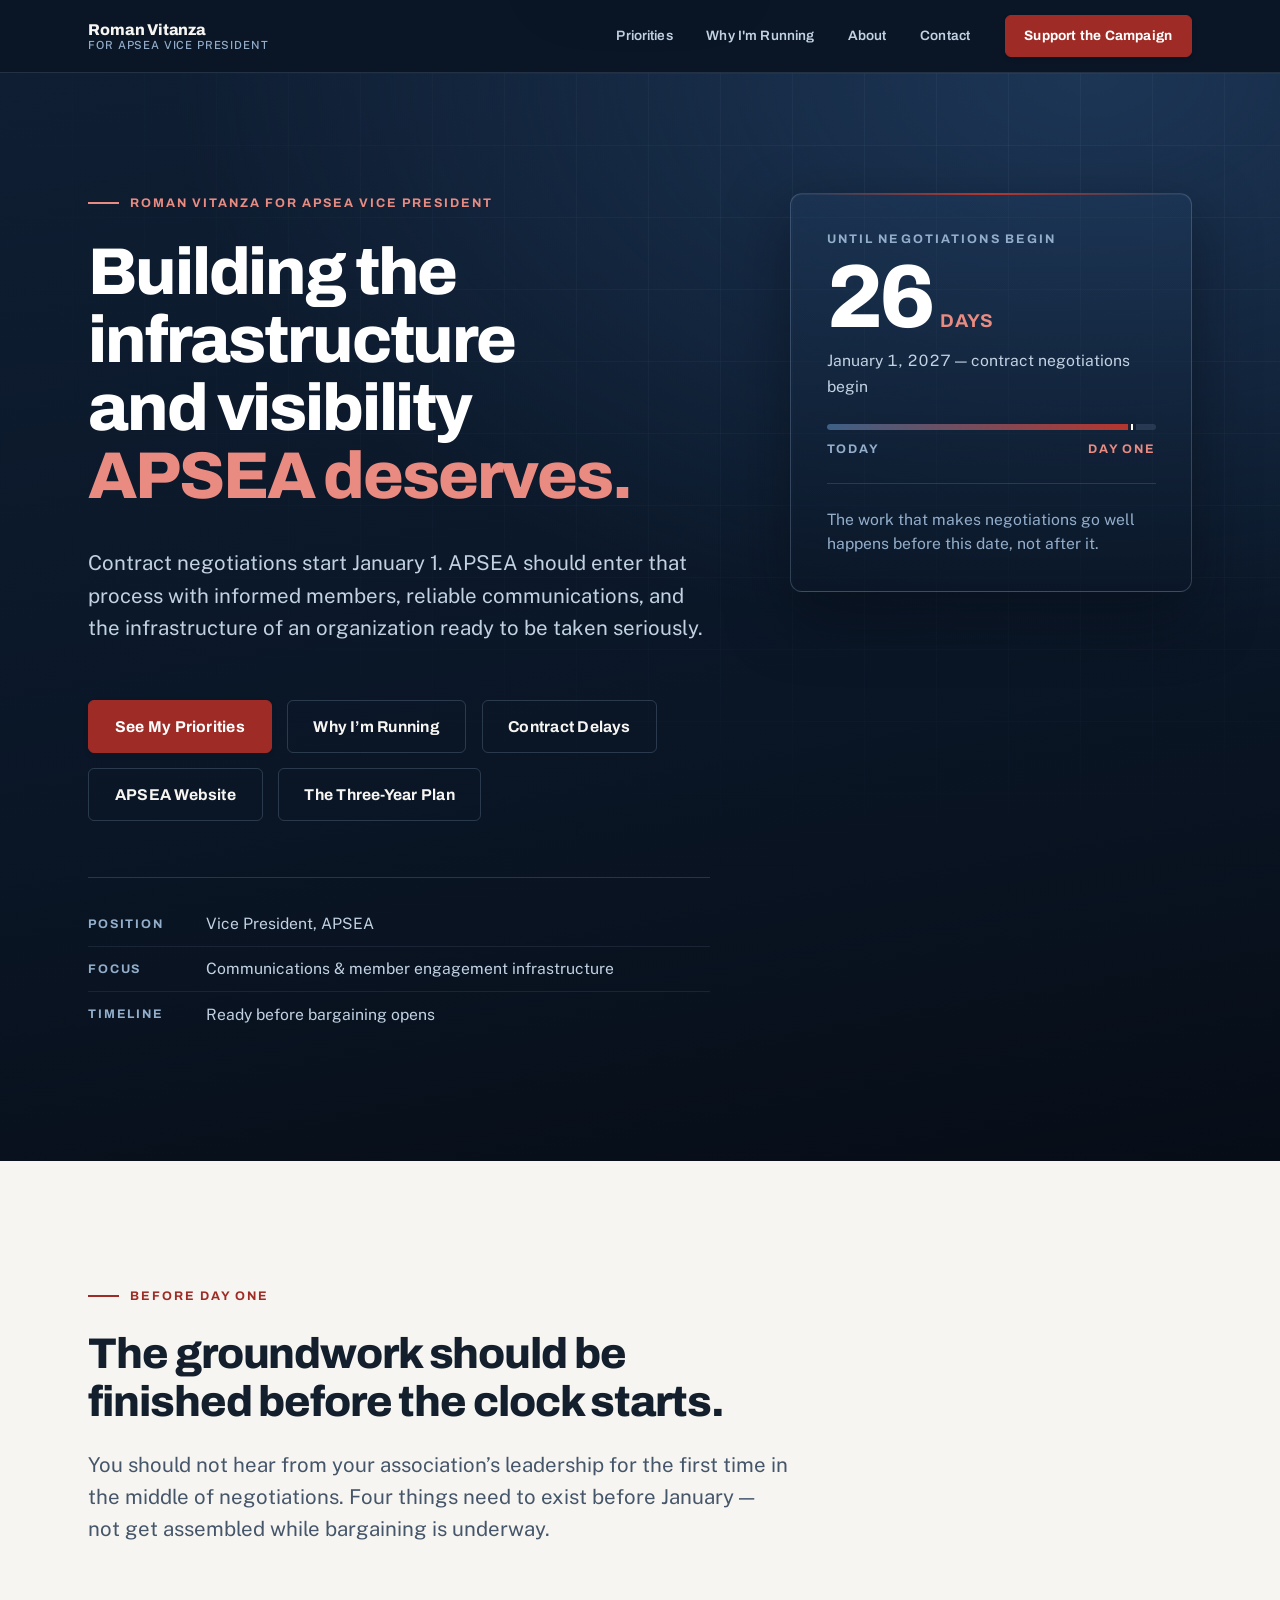
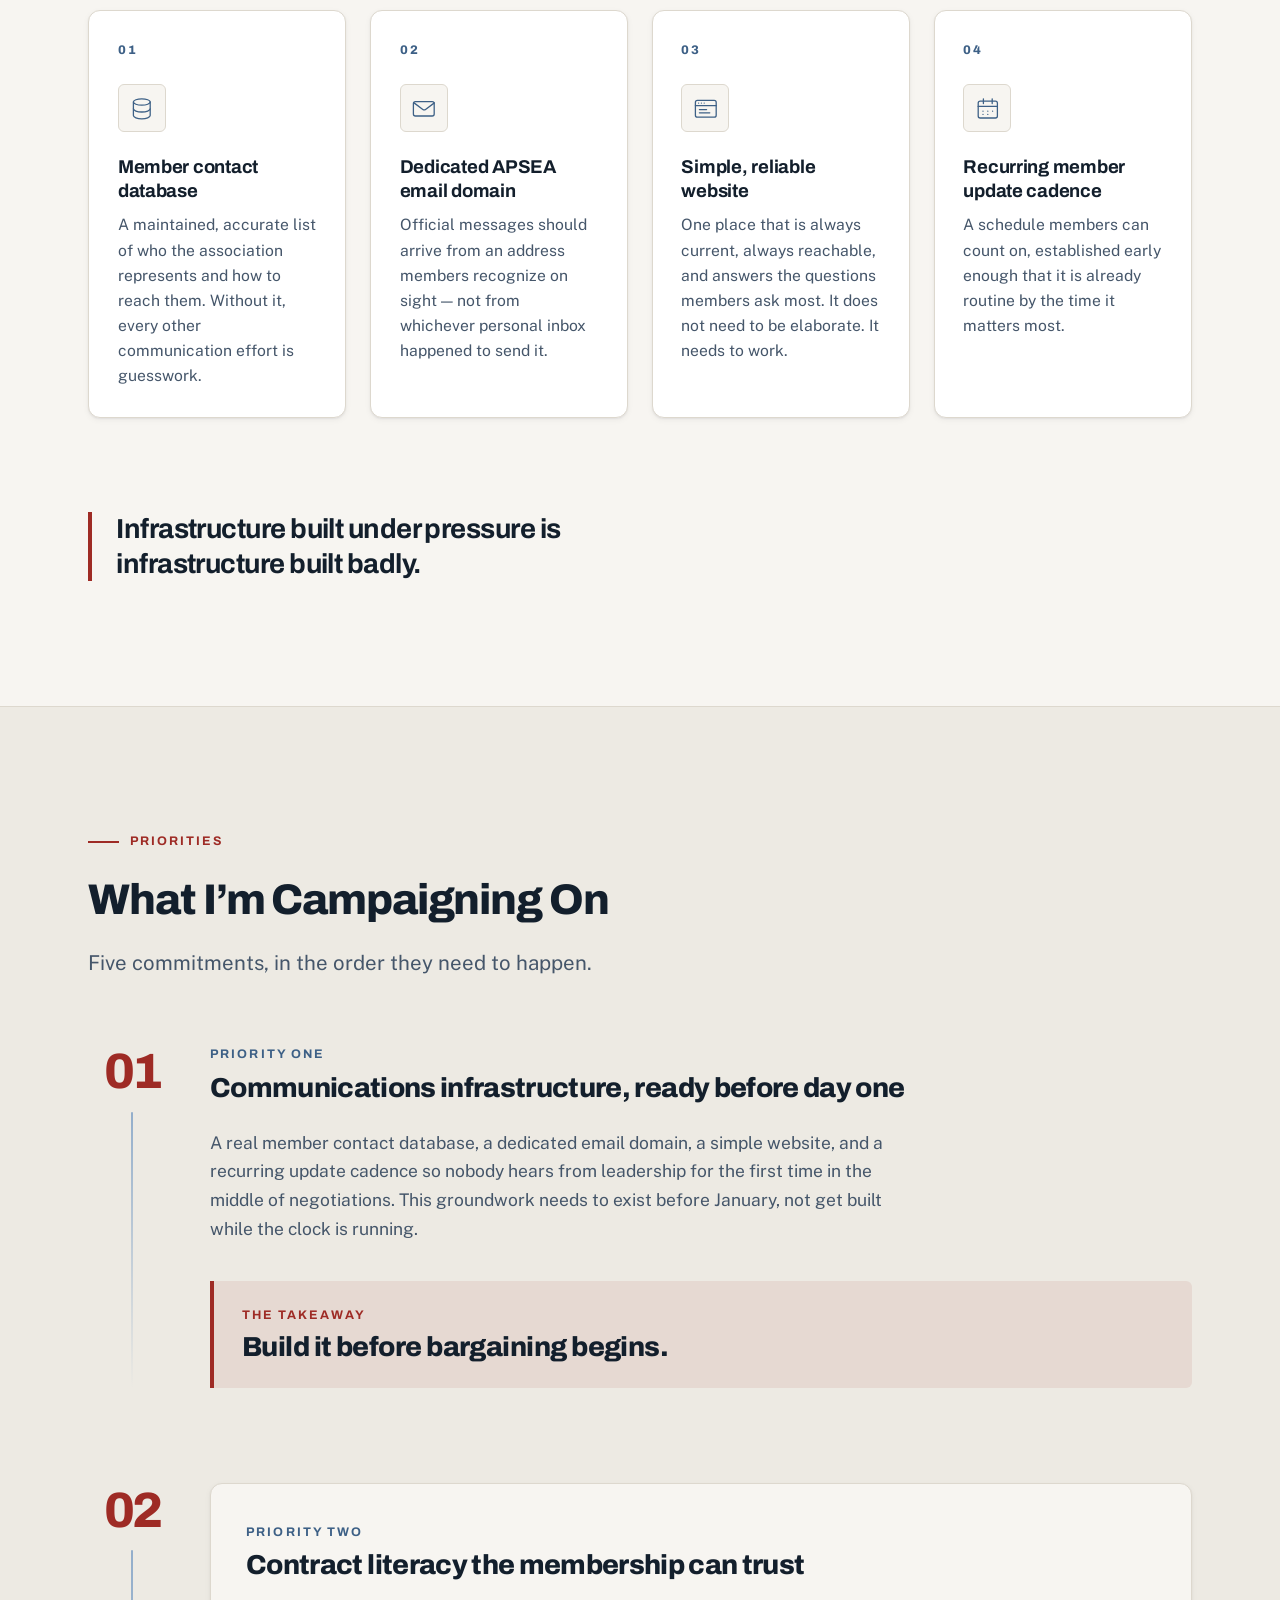
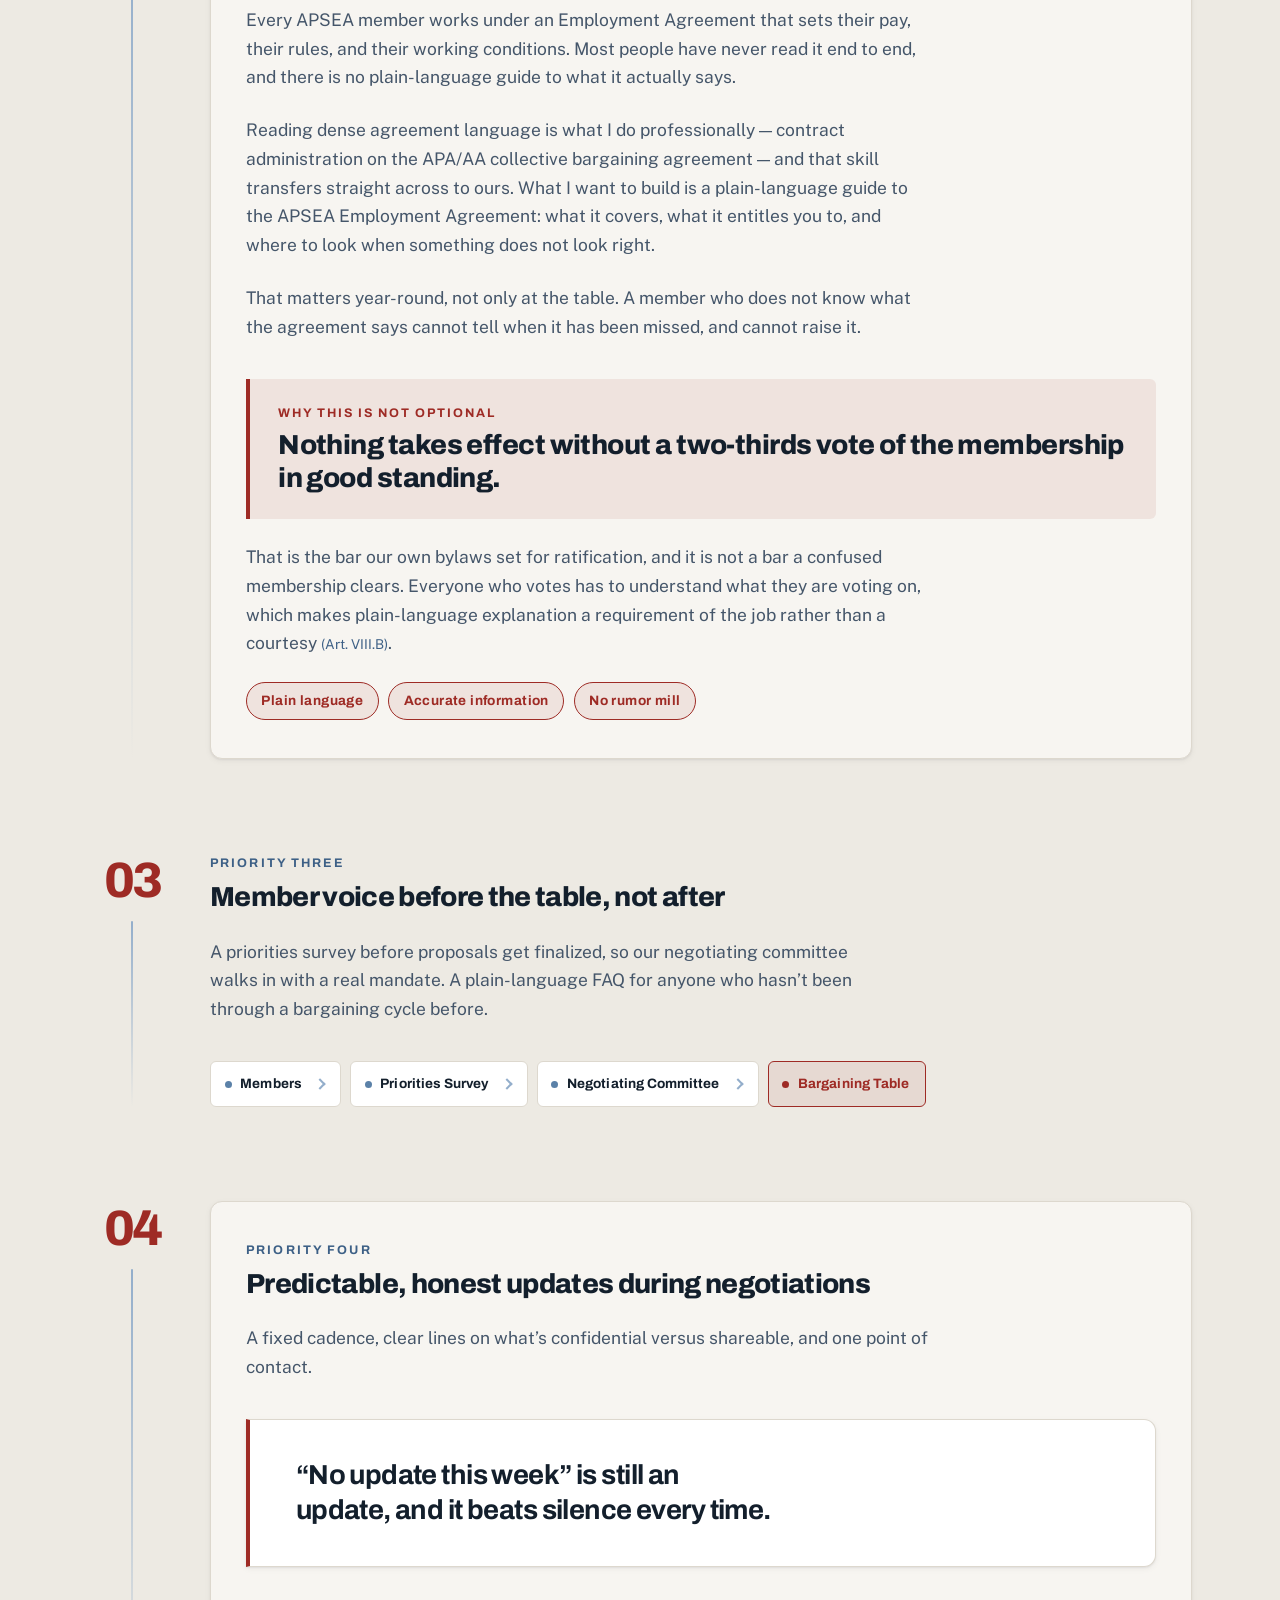
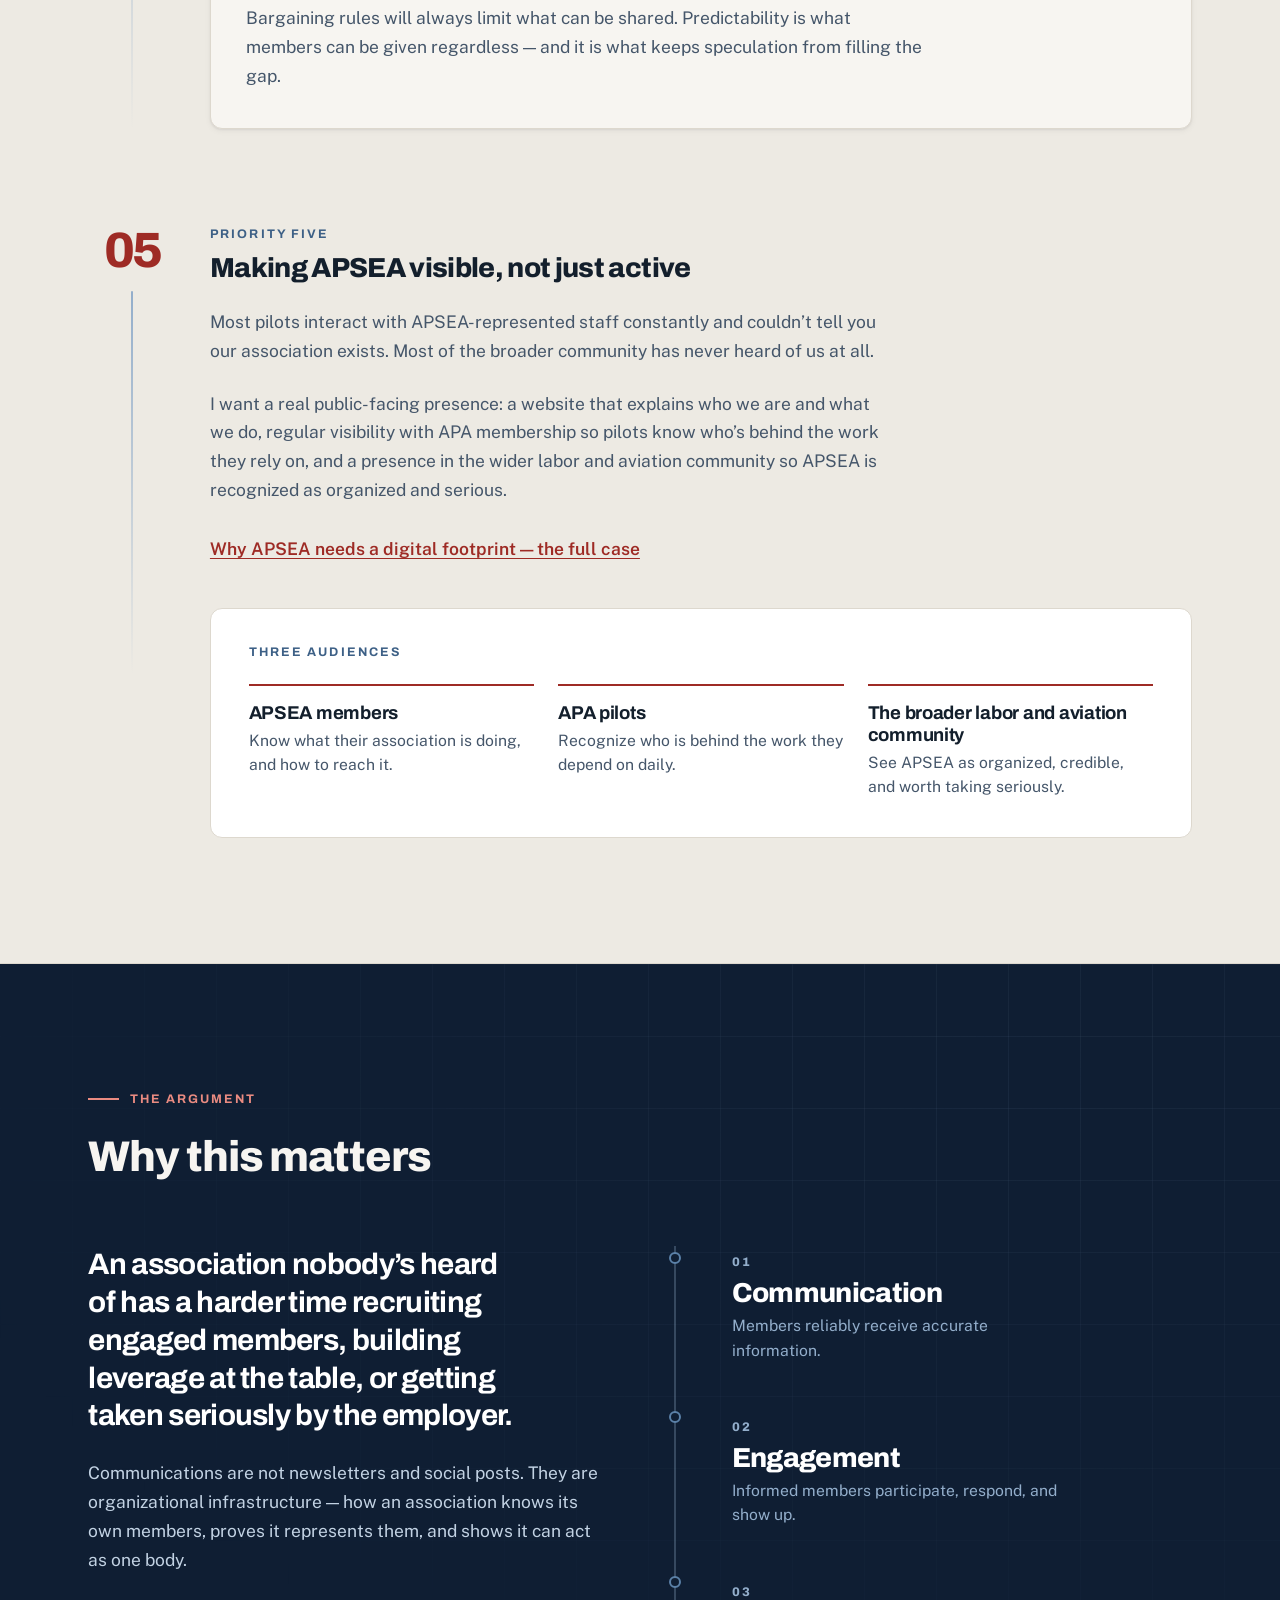
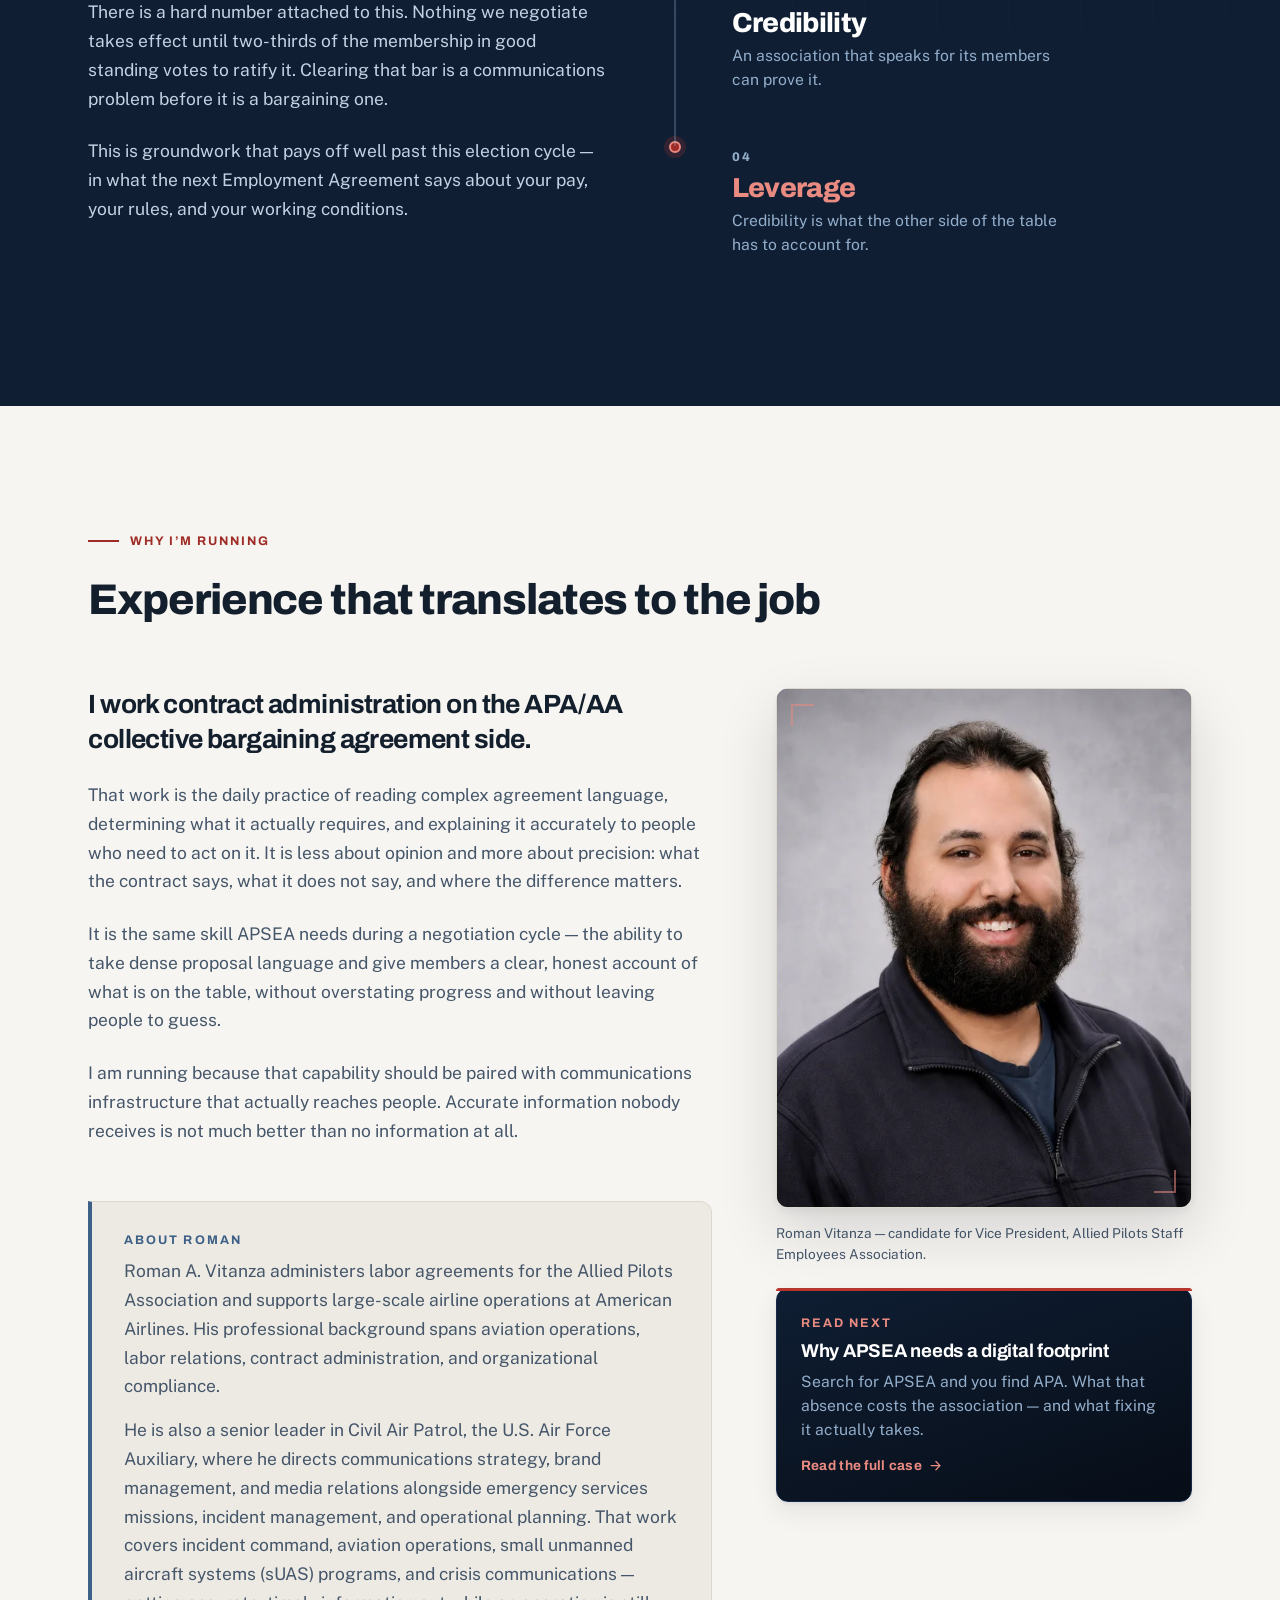
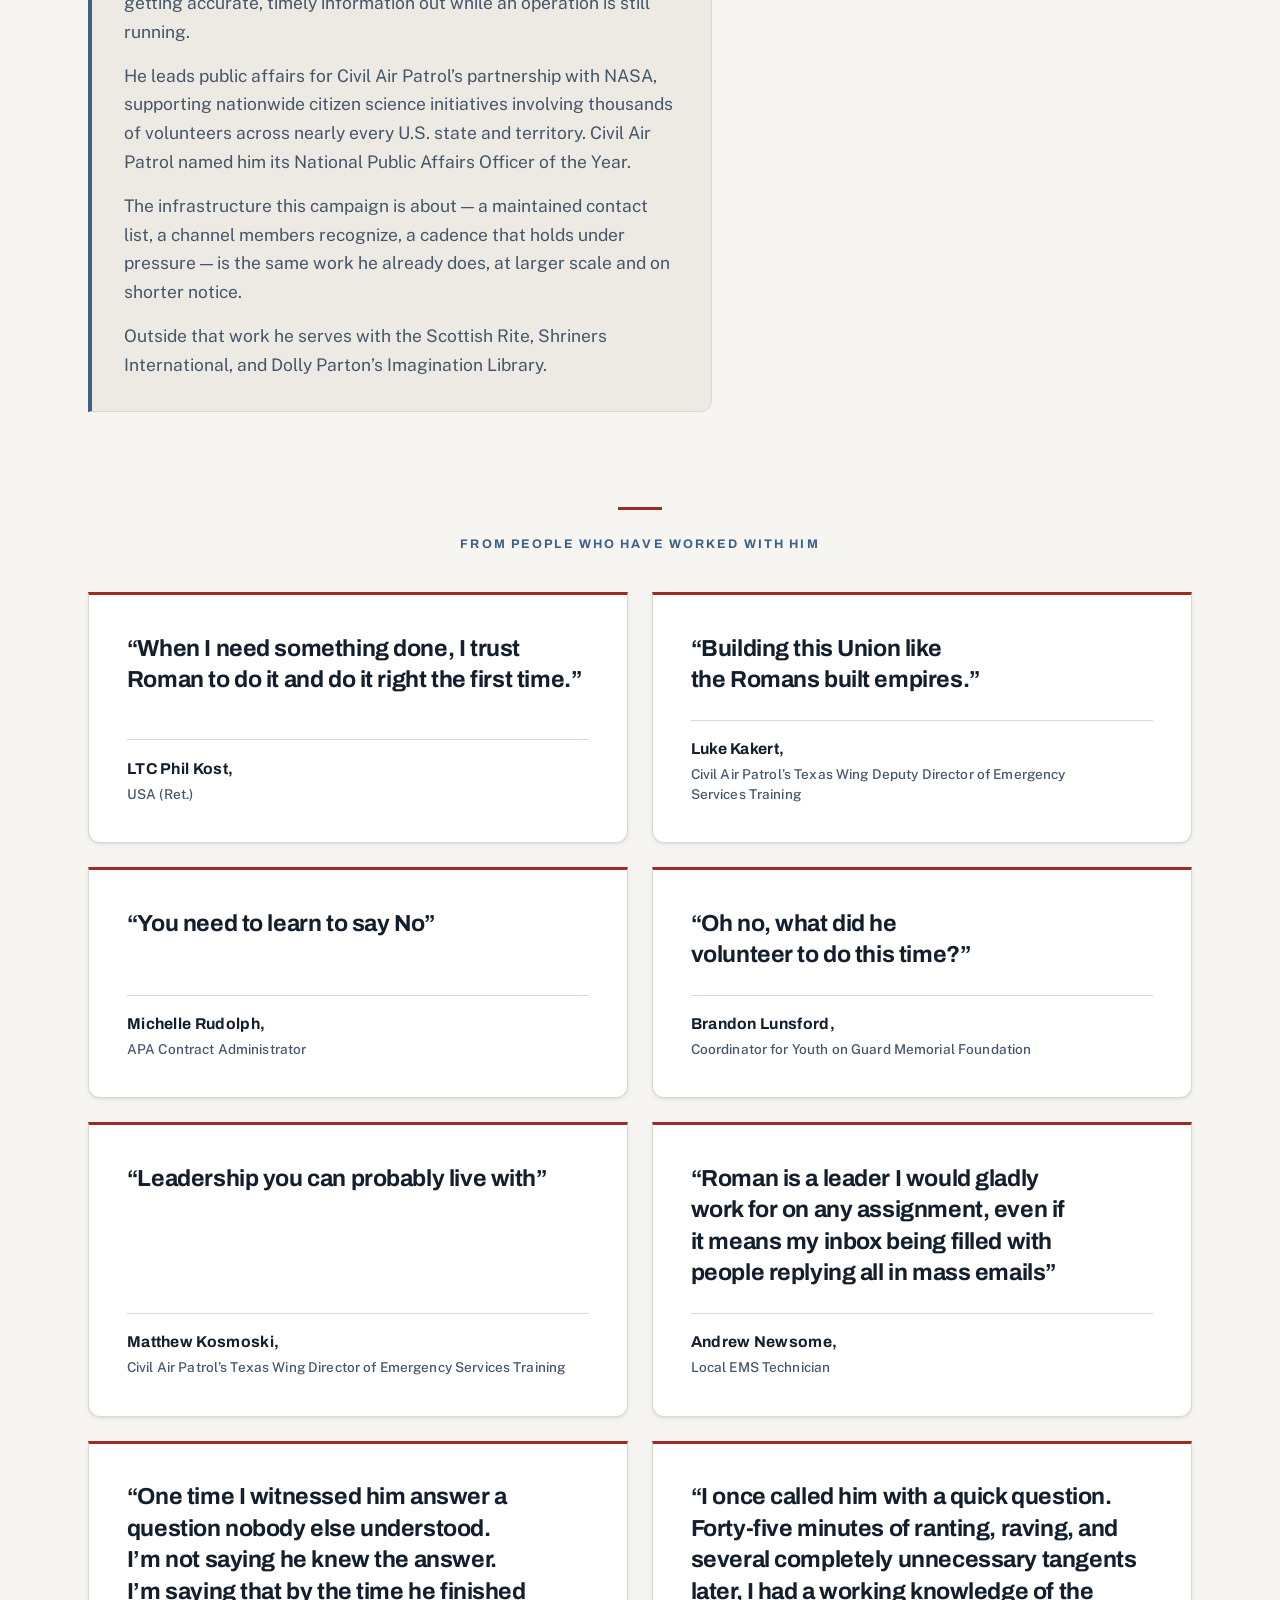
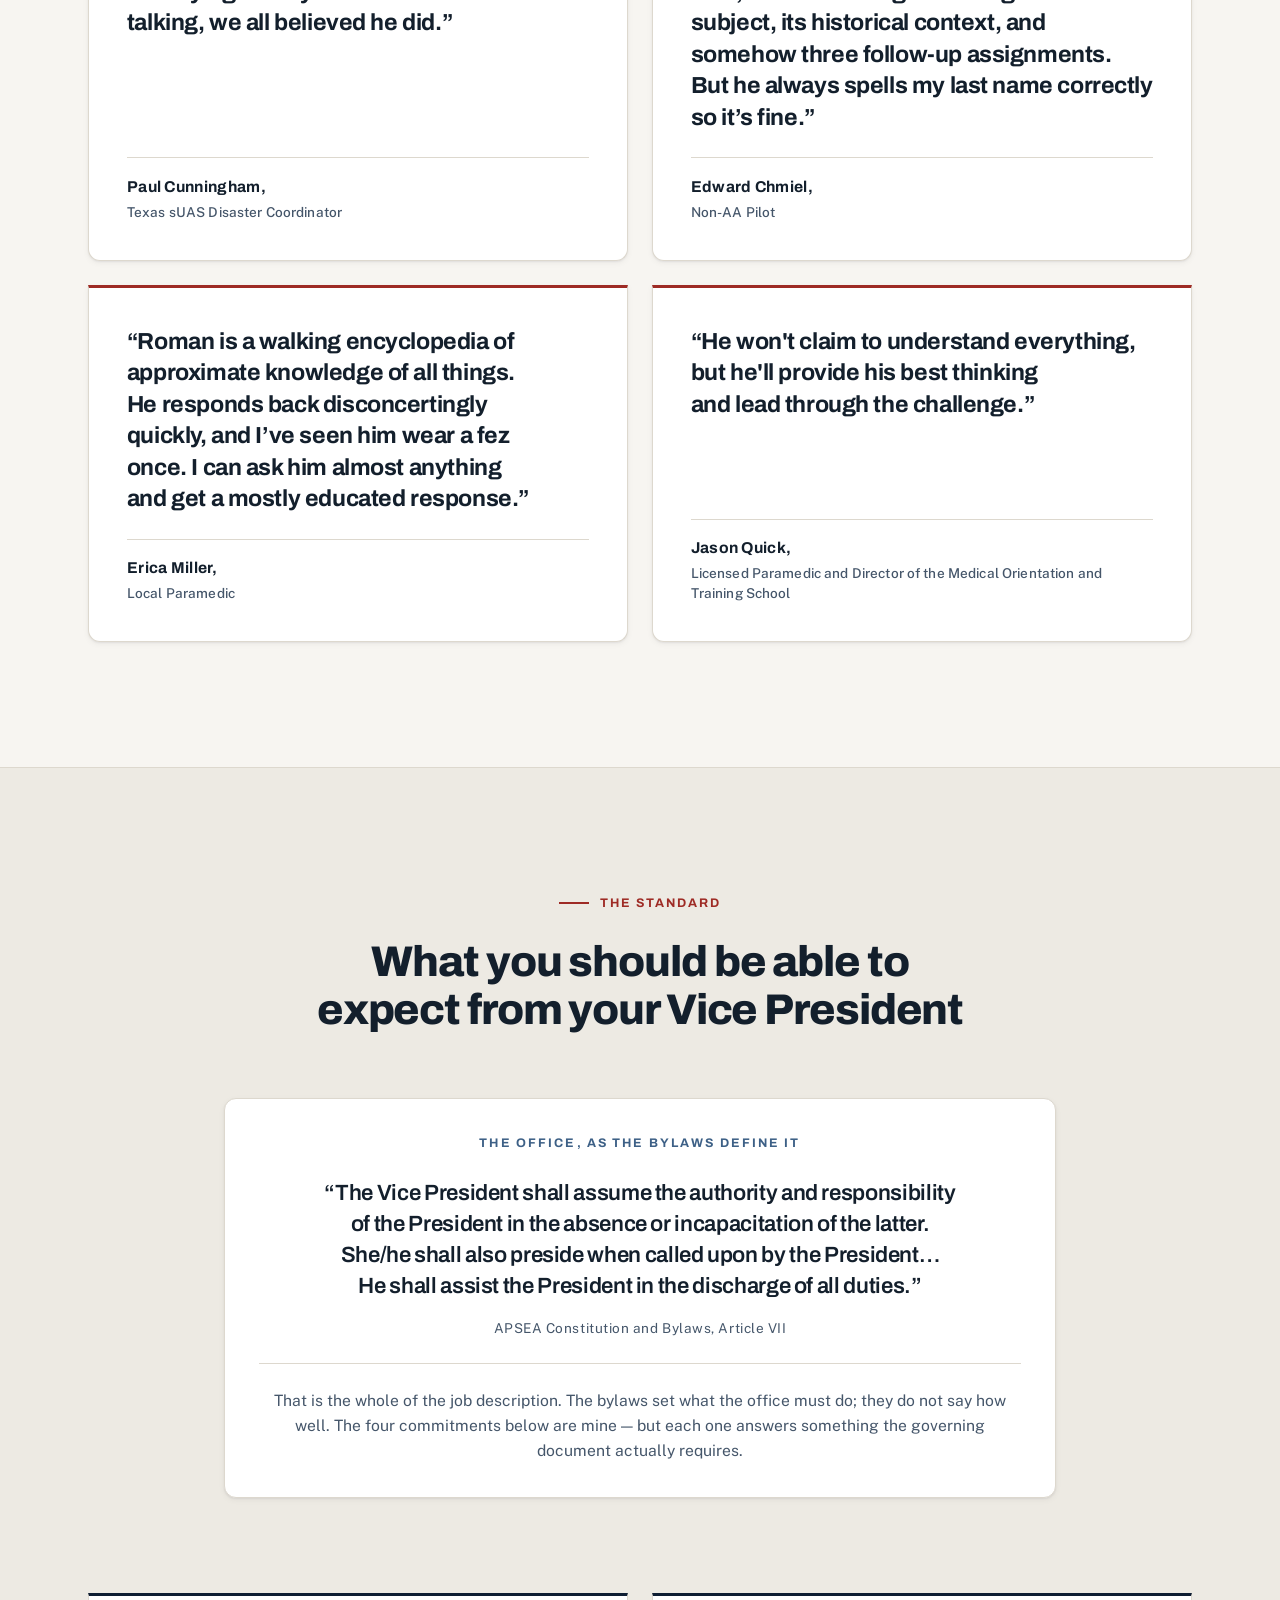
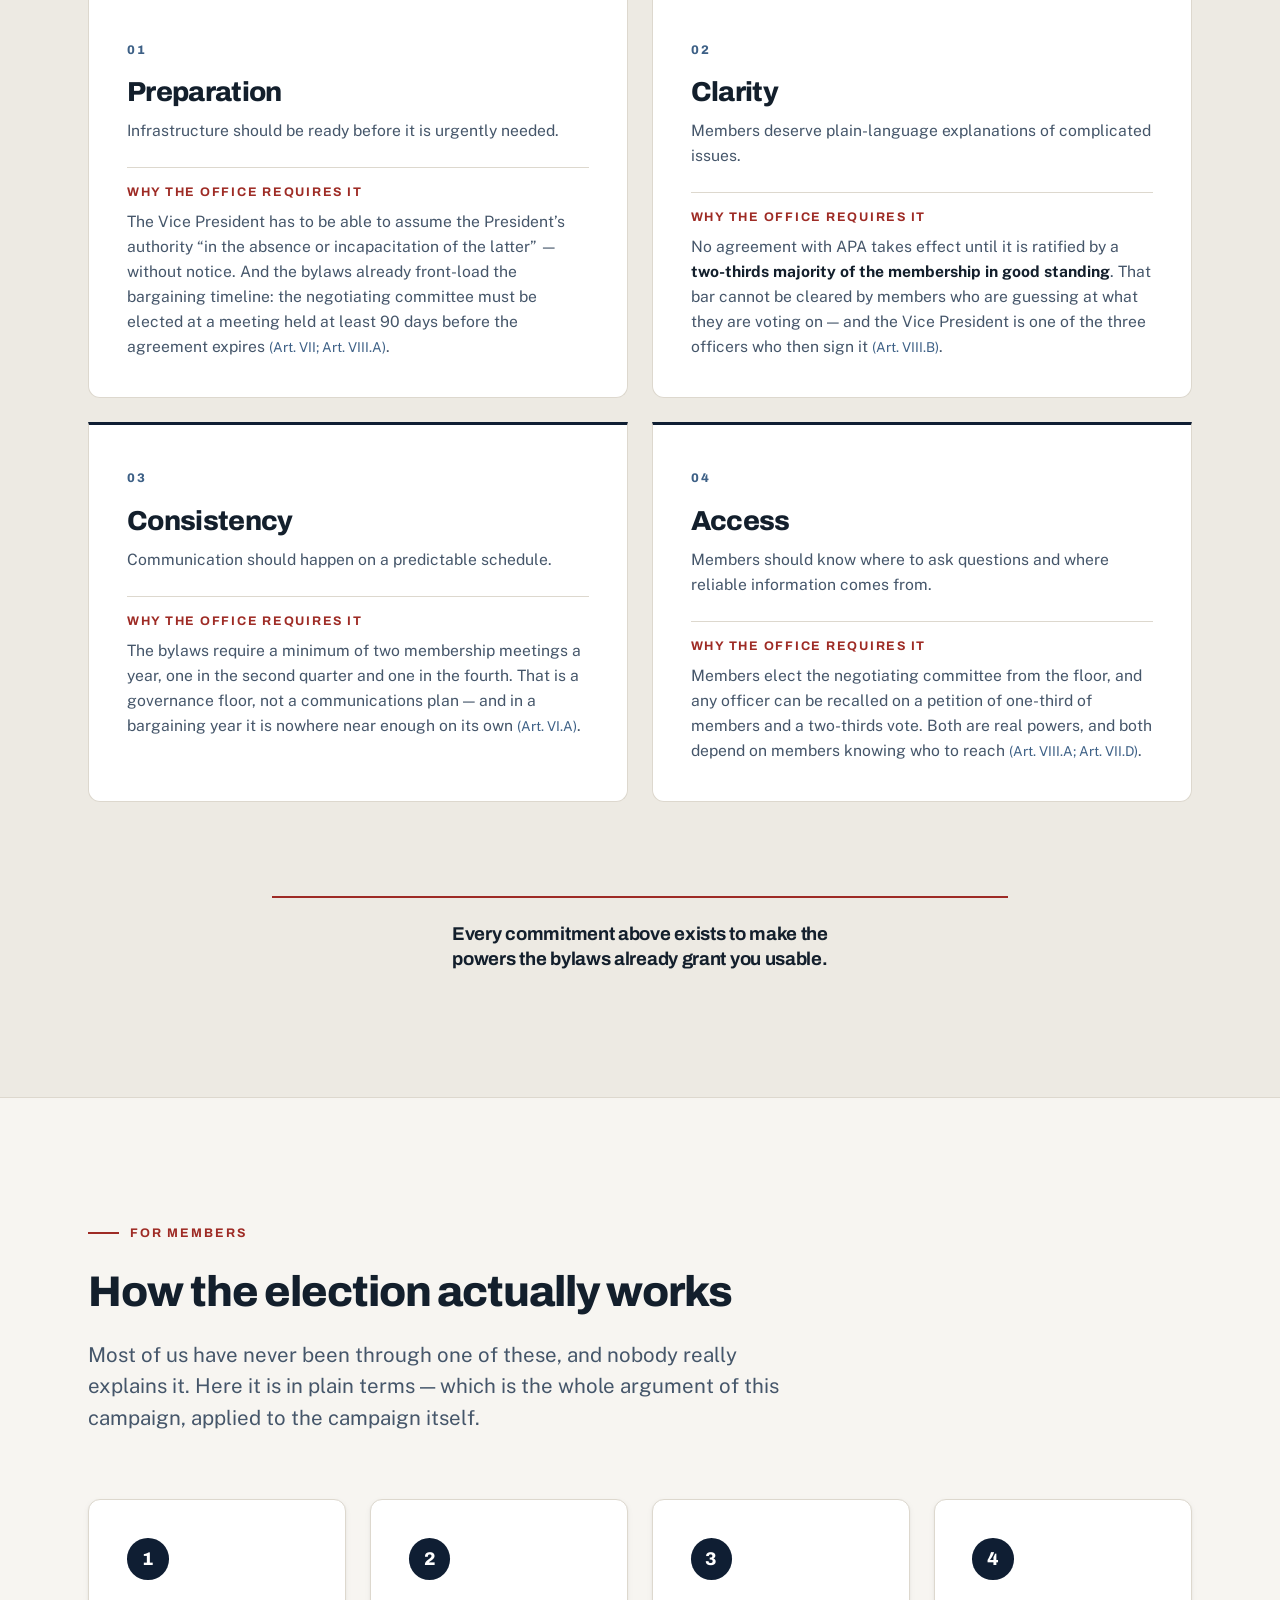
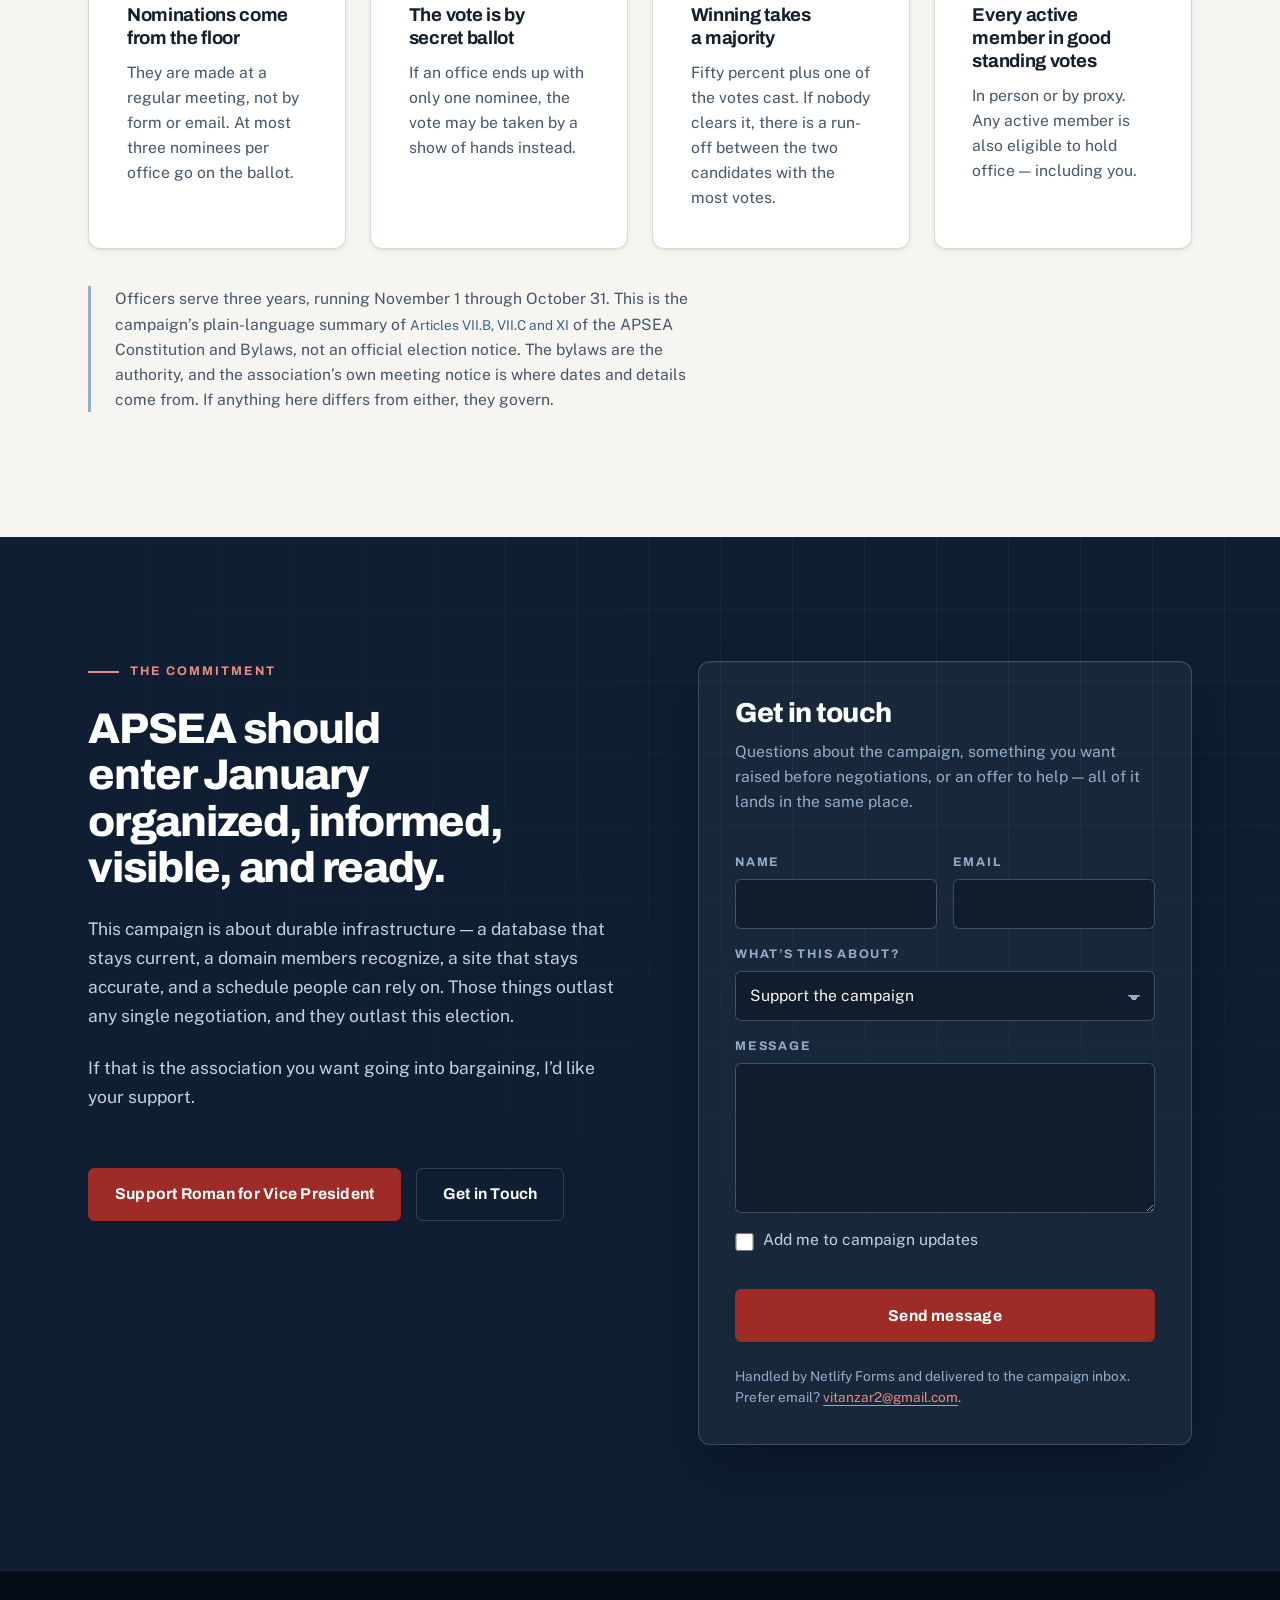
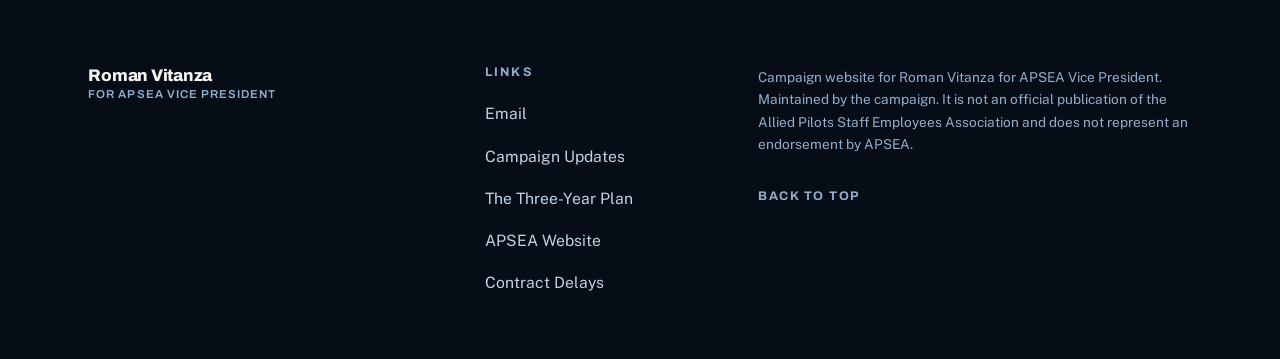
==== index.html @ f25a6030 "Update index.html" ====
<!DOCTYPE html>
<html lang="en">
<head>
  <meta charset="utf-8">
  <meta name="viewport" content="width=device-width, initial-scale=1">
  <meta name="theme-color" content="#0f1e33">

  <!-- ============================================================
       SEO
       Canonical, og:url and og:image all point at the live domain.
       og-image.png is a real 1200x630 file in the repo root — if the
       domain ever moves, these four values and that file move with it.
       ============================================================ -->
  <title>Roman Vitanza for APSEA Vice President | Building the infrastructure and visibility APSEA deserves</title>
  <meta name="description" content="Roman Vitanza is running for Vice President of the Allied Pilots Staff Employees Association. Contract negotiations start January 1 — APSEA should enter them with informed members, reliable communications, and a credible public presence already in place.">
  <link rel="canonical" href="https://romanforapsea.org/">

  <!-- Open Graph / social preview -->
  <meta property="og:type" content="website">
  <meta property="og:site_name" content="Roman Vitanza for APSEA Vice President">
  <meta property="og:title" content="Roman Vitanza for APSEA Vice President">
  <meta property="og:description" content="Building the infrastructure and visibility APSEA deserves. Contract negotiations start January 1 — the groundwork should be finished before the clock starts.">
  <meta property="og:url" content="https://romanforapsea.org/">
  <meta property="og:image" content="https://romanforapsea.org/og-image.png">
  <meta property="og:image:alt" content="Roman Vitanza for APSEA Vice President — building the infrastructure and visibility APSEA deserves.">
  <meta name="twitter:card" content="summary_large_image">
  <meta name="twitter:title" content="Roman Vitanza for APSEA Vice President">
  <meta name="twitter:description" content="Building the infrastructure and visibility APSEA deserves. Contract negotiations start January 1.">
  <meta name="twitter:image" content="https://romanforapsea.org/og-image.png">

  <!-- Favicon: inline SVG rule-stack mark, no extra file required -->
  <link rel="icon" href="data:image/svg+xml,%3Csvg xmlns='http://www.w3.org/2000/svg' viewBox='0 0 64 64'%3E%3Crect width='64' height='64' rx='10' fill='%230f1e33'/%3E%3Crect x='14' y='19' width='36' height='6' rx='3' fill='%23f7f5f1'/%3E%3Crect x='14' y='30' width='22' height='6' rx='3' fill='%2393aecb'/%3E%3Crect x='14' y='41' width='30' height='6' rx='3' fill='%23b8352d'/%3E%3C/svg%3E">

  <!-- Typography: Archivo (display) + Public Sans (text), with full system fallbacks -->
  <link rel="preconnect" href="https://fonts.googleapis.com">
  <link rel="preconnect" href="https://fonts.gstatic.com" crossorigin>
  <link rel="stylesheet" href="https://fonts.googleapis.com/css2?family=Archivo:wght@600;700;800&family=Public+Sans:wght@400;500;600;700&display=swap">

  <link rel="stylesheet" href="style.css">

  <!-- Marks that JS is available so reveal animations never hide content
       for no-JS visitors. Kept inline and tiny to avoid a flash. -->
  <script>document.documentElement.classList.add('js');</script>

  <script src="script.js" defer></script>
</head>

<body>
  <a class="skip-link" href="#main">Skip to main content</a>

  <!-- Scroll progress indicator (populated by script.js; inert without JS) -->
  <div class="scroll-progress" aria-hidden="true"><span class="scroll-progress__bar" data-scroll-progress></span></div>

  <!-- ============================================================
       HEADER / NAVIGATION
       ============================================================ -->
  <header class="site-header" data-site-header>
    <div class="container site-header__inner">
      <a class="brand" href="#top">
        <span class="brand__text">
          <span class="brand__name">Roman Vitanza</span>
          <span class="brand__role">for APSEA Vice President</span>
        </span>
      </a>

      <button
        class="nav-toggle"
        type="button"
        data-nav-toggle
        aria-expanded="false"
        aria-controls="primary-nav"
        aria-label="Open navigation menu">
        <span class="nav-toggle__box" aria-hidden="true">
          <span class="nav-toggle__bar"></span>
          <span class="nav-toggle__bar"></span>
          <span class="nav-toggle__bar"></span>
        </span>
        <span class="nav-toggle__label" data-nav-toggle-label>Menu</span>
      </button>

      <nav class="primary-nav" id="primary-nav" data-primary-nav aria-label="Primary">
        <ul class="primary-nav__list" role="list">
          <li><a class="primary-nav__link" href="#priorities">Priorities</a></li>
          <li><a class="primary-nav__link" href="#why-im-running">Why I'm Running</a></li>
          <li><a class="primary-nav__link" href="#about">About</a></li>
          <li><a class="primary-nav__link" href="#contact">Contact</a></li>
        </ul>
        <a class="btn btn--accent btn--sm primary-nav__cta" href="#contact-form" data-form-topic="Support the campaign">Support the Campaign</a>
      </nav>
    </div>
  </header>

  <div class="nav-scrim" data-nav-scrim hidden></div>

  <main id="main">

    <!-- ============================================================
         1. HERO
         ============================================================ -->
    <section class="hero surface--navy" id="top" aria-labelledby="hero-heading">
      <div class="blueprint" aria-hidden="true"></div>

      <div class="container hero__inner">
        <div class="hero__content">
          <p class="eyebrow eyebrow--onDark">Roman Vitanza for APSEA Vice President</p>

          <h1 class="hero__heading" id="hero-heading">
            Building the infrastructure and visibility
            <span>APSEA deserves.</span>
          </h1>

          <p class="hero__lede">
            Contract negotiations start January 1. APSEA should enter that process with informed
            members, reliable communications, and the infrastructure of an organization ready to be
            taken seriously.
          </p>

          <div class="hero__actions">
            <a class="btn btn--accent" href="#priorities">See My Priorities</a>
            <a class="btn btn--ghost" href="#why-im-running">Why I&rsquo;m Running</a>
            <a class="btn btn--ghost" href="contract-delays.html">Contract Delays</a>
            <a class="btn btn--ghost" href="visibility.html">APSEA Website</a>
            <a class="btn btn--ghost" href="three-year-plan.html">The Three-Year Plan</a>
          </div>

          <ul class="hero__facts" role="list">
            <li><span class="hero__factKey">Position</span> Vice President, APSEA</li>
            <li><span class="hero__factKey">Focus</span> Communications &amp; member engagement infrastructure</li>
            <li><span class="hero__factKey">Timeline</span> Ready before bargaining opens</li>
          </ul>
        </div>

        <!-- Deadline board: the "Before Day One" visual anchor -->
        <aside class="deadline" aria-labelledby="deadline-heading">
          <p class="deadline__label" id="deadline-heading">Until negotiations begin</p>

          <p class="deadline__readout">
            <span class="deadline__count" data-countdown-days>&mdash;</span>
            <span class="deadline__unit" data-countdown-unit>days</span>
          </p>

          <p class="deadline__date" data-countdown-date>January 1</p>

          <div class="deadline__rail" role="img" data-countdown-rail
               aria-label="Timeline running toward January 1, when contract negotiations begin.">
            <span class="deadline__railFill" data-countdown-fill></span>
            <span class="deadline__railNow" data-countdown-marker hidden></span>
          </div>

          <p class="deadline__foot">
            <span class="deadline__footStart">Today</span>
            <span class="deadline__footEnd">Day One</span>
          </p>

          <p class="deadline__note">
            The work that makes negotiations go well happens before this date, not after it.
          </p>
        </aside>
      </div>
    </section>

    <!-- ============================================================
         2. BEFORE DAY ONE
         ============================================================ -->
    <section class="section section--paper before" id="before-day-one" aria-labelledby="before-heading">
      <div class="container">
        <header class="section__head" data-reveal>
          <p class="eyebrow">Before Day One</p>
          <h2 class="section__title" id="before-heading">The groundwork should be finished before the clock starts.</h2>
          <p class="section__lede">
            You should not hear from your association&rsquo;s leadership for the first time in the
            middle of negotiations. Four things need to exist before January &mdash; not get
            assembled while bargaining is underway.
          </p>
        </header>

        <ol class="foundation" role="list" data-reveal-group>
          <li class="foundation__item" data-reveal>
            <span class="foundation__index" aria-hidden="true">01</span>
            <span class="foundation__icon" aria-hidden="true">
              <svg viewBox="0 0 32 32" fill="none" stroke="currentColor" stroke-width="1.6" stroke-linecap="round" stroke-linejoin="round" focusable="false">
                <ellipse cx="16" cy="7.5" rx="10.5" ry="4"/>
                <path d="M5.5 7.5v17c0 2.2 4.7 4 10.5 4s10.5-1.8 10.5-4v-17"/>
                <path d="M5.5 16c0 2.2 4.7 4 10.5 4s10.5-1.8 10.5-4"/>
              </svg>
            </span>
            <h3 class="foundation__title">Member contact database</h3>
            <p class="foundation__copy">
              A maintained, accurate list of who the association represents and how to reach
              them. Without it, every other communication effort is guesswork.
            </p>
          </li>

          <li class="foundation__item" data-reveal>
            <span class="foundation__index" aria-hidden="true">02</span>
            <span class="foundation__icon" aria-hidden="true">
              <svg viewBox="0 0 32 32" fill="none" stroke="currentColor" stroke-width="1.6" stroke-linecap="round" stroke-linejoin="round" focusable="false">
                <rect x="3" y="7" width="26" height="18" rx="2.5"/>
                <path d="m3.8 8.6 11 8.2a2.8 2.8 0 0 0 3.4 0l11-8.2"/>
              </svg>
            </span>
            <h3 class="foundation__title">Dedicated APSEA email domain</h3>
            <p class="foundation__copy">
              Official messages should arrive from an address members recognize on sight &mdash; not
              from whichever personal inbox happened to send it.
            </p>
          </li>

          <li class="foundation__item" data-reveal>
            <span class="foundation__index" aria-hidden="true">03</span>
            <span class="foundation__icon" aria-hidden="true">
              <svg viewBox="0 0 32 32" fill="none" stroke="currentColor" stroke-width="1.6" stroke-linecap="round" stroke-linejoin="round" focusable="false">
                <rect x="3" y="5.5" width="26" height="21" rx="2.5"/>
                <path d="M3 12h26"/>
                <path d="M7 8.8h.01M10.5 8.8h.01M14 8.8h.01"/>
                <path d="M8 17h9M8 21h13"/>
              </svg>
            </span>
            <h3 class="foundation__title">Simple, reliable website</h3>
            <p class="foundation__copy">
              One place that is always current, always reachable, and answers the questions members
              ask most. It does not need to be elaborate. It needs to work.
            </p>
          </li>

          <li class="foundation__item" data-reveal>
            <span class="foundation__index" aria-hidden="true">04</span>
            <span class="foundation__icon" aria-hidden="true">
              <svg viewBox="0 0 32 32" fill="none" stroke="currentColor" stroke-width="1.6" stroke-linecap="round" stroke-linejoin="round" focusable="false">
                <rect x="4" y="6.5" width="24" height="21" rx="2.5"/>
                <path d="M4 13h24M10.5 3.5v6M21.5 3.5v6"/>
                <path d="M10 19h.01M16 19h.01M22 19h.01M10 23h.01M16 23h.01"/>
              </svg>
            </span>
            <h3 class="foundation__title">Recurring member update cadence</h3>
            <p class="foundation__copy">
              A schedule members can count on, established early enough that it is already routine
              by the time it matters most.
            </p>
          </li>
        </ol>

        <p class="before__pull" data-reveal>
          Infrastructure built under pressure is infrastructure built badly.
        </p>
      </div>
    </section>

    <!-- ============================================================
         3. CAMPAIGN PRIORITIES
         ============================================================ -->
    <section class="section section--alt priorities" id="priorities" aria-labelledby="priorities-heading">
      <div class="container">
        <header class="section__head" data-reveal>
          <p class="eyebrow">Priorities</p>
          <h2 class="section__title" id="priorities-heading">What I&rsquo;m Campaigning On</h2>
          <p class="section__lede">
            Five commitments, in the order they need to happen.
          </p>
        </header>

        <div class="priority-list">

          <!-- Priority 1 -->
          <article class="priority" data-reveal aria-labelledby="priority-1-title">
            <div class="priority__rail" aria-hidden="true">
              <span class="priority__index">01</span>
              <span class="priority__line"></span>
            </div>
            <div class="priority__body">
              <p class="priority__kicker">Priority One</p>
              <h3 class="priority__title" id="priority-1-title">
                Communications infrastructure, ready before day one
              </h3>
              <p class="priority__copy">
                A real member contact database, a dedicated email domain, a simple website, and a
                recurring update cadence so nobody hears from leadership for the first time in the
                middle of negotiations. This groundwork needs to exist before January, not get built
                while the clock is running.
              </p>
              <p class="takeaway">
                <span class="takeaway__label">The takeaway</span>
                <span class="takeaway__text">Build it before bargaining begins.</span>
              </p>
            </div>
          </article>

          <!-- Priority 2 -->
          <article class="priority priority--flip" data-reveal aria-labelledby="priority-2-title">
            <div class="priority__rail" aria-hidden="true">
              <span class="priority__index">02</span>
              <span class="priority__line"></span>
            </div>
            <div class="priority__body">
              <p class="priority__kicker">Priority Two</p>
              <h3 class="priority__title" id="priority-2-title">
                Contract literacy the membership can trust
              </h3>
              <p class="priority__copy">
                Every APSEA member works under an Employment Agreement that sets their pay, their
                rules, and their working conditions. Most people have never read it end to end, and
                there is no plain-language guide to what it actually says.
              </p>
              <p class="priority__copy">
                Reading dense agreement language is what I do professionally &mdash; contract
                administration on the APA/AA collective bargaining agreement &mdash; and that skill
                transfers straight across to ours. What I want to build is a plain-language guide to
                the APSEA Employment Agreement: what it covers, what it entitles you to, and where
                to look when something does not look right.
              </p>
              <p class="priority__copy">
                That matters year-round, not only at the table. A member who does not know what the
                agreement says cannot tell when it has been missed, and cannot raise it.
              </p>

              <p class="takeaway">
                <span class="takeaway__label">Why this is not optional</span>
                <span class="takeaway__text">
                  Nothing takes effect without a two-thirds vote of the membership in good standing.
                </span>
              </p>
              <p class="priority__copy">
                That is the bar our own bylaws set for ratification, and it is not a bar a confused
                membership clears. Everyone who votes has to understand what they are
                voting on, which makes plain-language explanation a requirement of the job rather
                than a courtesy <span class="ref">(Art. VIII.B)</span>.
              </p>

              <ul class="chips" role="list">
                <li class="chip">Plain language</li>
                <li class="chip">Accurate information</li>
                <li class="chip">No rumor mill</li>
              </ul>
            </div>
          </article>

          <!-- Priority 3 -->
          <article class="priority" data-reveal aria-labelledby="priority-3-title">
            <div class="priority__rail" aria-hidden="true">
              <span class="priority__index">03</span>
              <span class="priority__line"></span>
            </div>
            <div class="priority__body">
              <p class="priority__kicker">Priority Three</p>
              <h3 class="priority__title" id="priority-3-title">
                Member voice before the table, not after
              </h3>
              <p class="priority__copy">
                A priorities survey before proposals get finalized, so our negotiating committee
                walks in with a real mandate. A plain-language FAQ for anyone who hasn&rsquo;t been
                through a bargaining cycle before.
              </p>

              <ol class="flow" role="list" aria-label="How member priorities reach the bargaining table">
                <li class="flow__step"><span class="flow__dot" aria-hidden="true"></span>Members</li>
                <li class="flow__step"><span class="flow__dot" aria-hidden="true"></span>Priorities Survey</li>
                <li class="flow__step"><span class="flow__dot" aria-hidden="true"></span>Negotiating Committee</li>
                <li class="flow__step flow__step--end"><span class="flow__dot" aria-hidden="true"></span>Bargaining Table</li>
              </ol>
            </div>
          </article>

          <!-- Priority 4 -->
          <article class="priority priority--flip" data-reveal aria-labelledby="priority-4-title">
            <div class="priority__rail" aria-hidden="true">
              <span class="priority__index">04</span>
              <span class="priority__line"></span>
            </div>
            <div class="priority__body">
              <p class="priority__kicker">Priority Four</p>
              <h3 class="priority__title" id="priority-4-title">
                Predictable, honest updates during negotiations
              </h3>
              <p class="priority__copy">
                A fixed cadence, clear lines on what&rsquo;s confidential versus shareable, and one
                point of contact.
              </p>

              <blockquote class="quote">
                <p>&ldquo;No update this week&rdquo; is still an update, and it beats silence every time.</p>
              </blockquote>

              <p class="priority__copy">
                Bargaining rules will always limit what can be shared. Predictability is what
                members can be given regardless &mdash; and it is what keeps speculation from
                filling the gap.
              </p>
            </div>
          </article>

          <!-- Priority 5 -->
          <article class="priority" data-reveal aria-labelledby="priority-5-title">
            <div class="priority__rail" aria-hidden="true">
              <span class="priority__index">05</span>
              <span class="priority__line priority__line--last"></span>
            </div>
            <div class="priority__body">
              <p class="priority__kicker">Priority Five</p>
              <h3 class="priority__title" id="priority-5-title">
                Making APSEA visible, not just active
              </h3>
              <p class="priority__copy">
                Most pilots interact with APSEA-represented staff constantly and couldn&rsquo;t tell
                you our association exists. Most of the broader community has never heard of us at all.
              </p>
              <p class="priority__copy">
                I want a real public-facing presence: a website that explains who we are and
                what we do, regular visibility with APA membership so pilots know who&rsquo;s behind
                the work they rely on, and a presence in the wider labor and aviation community so
                APSEA is recognized as organized and serious.
              </p>
              <p class="priority__copy">
                <a class="inline-link" href="visibility.html">Why APSEA needs a digital footprint &mdash; the full case</a>
              </p>

              <div class="audiences">
                <h4 class="audiences__title">Three audiences</h4>
                <ul class="audiences__list" role="list">
                  <li class="audience">
                    <span class="audience__name">APSEA members</span>
                    <span class="audience__note">Know what their association is doing, and how to reach it.</span>
                  </li>
                  <li class="audience">
                    <span class="audience__name">APA pilots</span>
                    <span class="audience__note">Recognize who is behind the work they depend on daily.</span>
                  </li>
                  <li class="audience">
                    <span class="audience__name">The broader labor and aviation community</span>
                    <span class="audience__note">See APSEA as organized, credible, and worth taking seriously.</span>
                  </li>
                </ul>
              </div>
            </div>
          </article>

        </div>
      </div>
    </section>

    <!-- ============================================================
         4. WHY THIS MATTERS
         ============================================================ -->
    <section class="section surface--navy matters" id="why-this-matters" aria-labelledby="matters-heading">
      <div class="blueprint" aria-hidden="true"></div>
      <div class="container matters__inner">
        <header class="section__head" data-reveal>
          <p class="eyebrow eyebrow--onDark">The argument</p>
          <h2 class="section__title" id="matters-heading">Why this matters</h2>
        </header>

        <div class="matters__grid">
          <div class="matters__lead" data-reveal>
            <p class="matters__statement">
              An association nobody&rsquo;s heard of has a harder time recruiting engaged members,
              building leverage at the table, or getting taken seriously by the employer.
            </p>
            <p class="matters__copy">
              Communications are not newsletters and social posts. They are organizational
              infrastructure &mdash; how an association knows its own members, proves it represents
              them, and shows it can act as one body.
            </p>
            <p class="matters__copy">
              There is a hard number attached to this. Nothing we negotiate takes effect until
              two-thirds of the membership in good standing votes to ratify it. Clearing that bar
              is a communications problem before it is a bargaining one.
            </p>
            <p class="matters__copy">
              This is groundwork that pays off well past this election cycle &mdash; in what the next
              Employment Agreement says about your pay, your rules, and your working conditions.
            </p>
          </div>

          <ol class="chain" role="list" data-reveal aria-label="How communications infrastructure compounds into leverage">
            <li class="chain__link">
              <span class="chain__step" aria-hidden="true">01</span>
              <h3 class="chain__name">Communication</h3>
              <p class="chain__note">Members reliably receive accurate information.</p>
            </li>
            <li class="chain__link">
              <span class="chain__step" aria-hidden="true">02</span>
              <h3 class="chain__name">Engagement</h3>
              <p class="chain__note">Informed members participate, respond, and show up.</p>
            </li>
            <li class="chain__link">
              <span class="chain__step" aria-hidden="true">03</span>
              <h3 class="chain__name">Credibility</h3>
              <p class="chain__note">An association that speaks for its members can prove it.</p>
            </li>
            <li class="chain__link chain__link--terminal">
              <span class="chain__step" aria-hidden="true">04</span>
              <h3 class="chain__name">Leverage</h3>
              <p class="chain__note">Credibility is what the other side of the table has to account for.</p>
            </li>
          </ol>
        </div>
      </div>
    </section>

    <!-- ============================================================
         5. WHY I'M RUNNING
         ============================================================ -->
    <section class="section section--paper running" id="why-im-running" aria-labelledby="running-heading">
      <div class="container">
        <header class="section__head" data-reveal>
          <p class="eyebrow">Why I&rsquo;m running</p>
          <h2 class="section__title" id="running-heading">Experience that translates to the job</h2>
        </header>

        <div class="running__grid">
          <div class="running__body" data-reveal>
            <p class="running__lead">
              I work contract administration on the APA/AA collective bargaining agreement side.
            </p>
            <p class="running__copy">
              That work is the daily practice of reading complex agreement language, determining
              what it actually requires, and explaining it accurately to people who need to act on
              it. It is less about opinion and more about precision: what the contract says, what it
              does not say, and where the difference matters.
            </p>
            <p class="running__copy">
              It is the same skill APSEA needs during a negotiation cycle &mdash; the ability to take
              dense proposal language and give members a clear, honest account of what is on the
              table, without overstating progress and without leaving people to guess.
            </p>
            <p class="running__copy">
              I am running because that capability should be paired with communications
              infrastructure that actually reaches people. Accurate information nobody receives is
              not much better than no information at all.
            </p>

            <!-- ============================================================
                 CANDIDATE BIOGRAPHY
                 ------------------------------------------------------------
                 Ordered for this campaign rather than as a general-purpose
                 résumé: the contract and communications work leads, because
                 that is what the office is being sought to do. Every claim is
                 as supplied — no titles, dates, or scope have been added.
                 ============================================================ -->
            <div class="bio" aria-labelledby="bio-heading">
              <h3 class="bio__title" id="bio-heading">About Roman</h3>

              <p class="bio__copy">
                Roman A. Vitanza administers labor agreements for the Allied Pilots Association and
                supports large-scale airline operations at American Airlines. His professional
                background spans aviation operations, labor relations, contract administration, and
                organizational compliance.
              </p>
              <p class="bio__copy">
                He is also a senior leader in Civil Air Patrol, the U.S. Air Force Auxiliary, where
                he directs communications strategy, brand management, and media relations alongside
                emergency services missions, incident management, and operational planning. That
                work covers incident command, aviation operations, small unmanned aircraft systems
                (sUAS) programs, and crisis communications &mdash; getting accurate, timely
                information out while an operation
                is still running.
              </p>
              <p class="bio__copy">
                He leads public affairs for Civil Air Patrol&rsquo;s partnership with NASA,
                supporting nationwide citizen science initiatives involving thousands of volunteers
                across nearly every U.S. state and territory. Civil Air Patrol named him its
                National Public Affairs Officer of the Year.
              </p>
              <p class="bio__copy">
                The infrastructure this campaign is about &mdash; a maintained contact list, a
                channel members recognize, a cadence that holds under pressure &mdash; is the same
                work he already does, at larger scale and on shorter notice.
              </p>
              <p class="bio__copy">
                Outside that work he serves with the Scottish Rite, Shriners International, and
                Dolly Parton&rsquo;s Imagination Library.
              </p>
            </div>
          </div>

          <!-- Right-hand column: portrait, then the link out to the
               visibility page. -->
          <div class="running__aside">

          <!-- ============================================================
               CANDIDATE PHOTOS — ROTATING PORTRAIT
               ------------------------------------------------------------
               Currently showing one photo: images/headshot.webp

               To rotate between several, append more paths to data-photos
               as a comma-separated list, e.g.

                 data-photos="images/headshot.webp, images/roman-2.jpg"

               Optionally add matching alt text, in the same order, via
               data-photo-alt (pipe-separated), e.g.

                 data-photo-alt="Roman at the union hall|Roman at a member meeting"

               Behaviour:
               • No photos listed, or none load  → the monogram below stays.
               • Exactly one photo loads         → shown statically, no controls.
               • Two or more load                → crossfades every 5 seconds
                                                   with pause and dot controls.
               • prefers-reduced-motion          → does not auto-advance;
                                                   manual controls still work.

               data-interval sets the rotation speed in milliseconds.
               ============================================================ -->
          <figure class="portrait" data-reveal
                  data-portrait
                  data-photos="images/headshot.webp"
                  data-photo-alt="Roman Vitanza, candidate for APSEA Vice President"
                  data-interval="5000">
            <div class="portrait__frame">
              <div class="portrait__monogram" data-portrait-monogram aria-hidden="true">
                <span class="portrait__name">Roman Vitanza</span>
                <span class="portrait__rule"></span>
                <span class="portrait__forOffice">APSEA Vice President</span>
              </div>
              <div class="portrait__stage" data-portrait-stage>
                <!-- First photo ships as real markup so it still appears with
                     JavaScript disabled. It sits above the monogram and covers
                     it. script.js replaces it once it has verified which files
                     actually load. -->
                <img class="portrait__photo is-current"
                     data-portrait-static
                     src="images/headshot.webp"
                     alt="Roman Vitanza, candidate for APSEA Vice President"
                     width="720" height="720"
                     decoding="async">
              </div>
            </div>
            <figcaption class="portrait__caption">
              Roman Vitanza &mdash; candidate for Vice President, Allied Pilots Staff Employees Association.
            </figcaption>
          </figure>

            <!-- Only the title is the link, so its accessible name stays
                 short; the ::after on .linkcard__link makes the whole box
                 clickable. -->
            <div class="linkcard" data-reveal>
              <span class="linkcard__eyebrow">Read next</span>
              <p class="linkcard__title">
                <a class="linkcard__link" href="visibility.html">Why APSEA needs a digital footprint</a>
              </p>
              <p class="linkcard__note">
                Search for APSEA and you find APA. What that absence costs the association &mdash;
                and what fixing it actually takes.
              </p>
              <span class="linkcard__cue" aria-hidden="true">
                Read the full case
                <svg viewBox="0 0 24 24" fill="none" stroke="currentColor" stroke-width="2" stroke-linecap="round" stroke-linejoin="round" focusable="false">
                  <path d="M5 12h13M12.5 5.5 19 12l-6.5 6.5"/>
                </svg>
              </span>
            </div>

          </div>
        </div>

        <!-- ============================================================
             ENDORSEMENTS
             ------------------------------------------------------------
             Quotes and attributions exactly as supplied. Do not add context
             about an endorser's role or relationship beyond what they gave.
             Add further entries as additional <figure class="endorsement">
             blocks; the grid reflows on its own.

             The label above them matters: it frames the second quote as
             affectionate rather than as a complaint.
             ============================================================ -->
        <section class="endorsements" aria-labelledby="endorsements-label" data-reveal>
          <p class="endorsements__label" id="endorsements-label">From people who have worked with him</p>

          <div class="endorsements__grid">
            <figure class="endorsement">
              <blockquote class="endorsement__quote">
                <p>
                  &ldquo;When I need something done, I trust Roman to do it and do it right the
                  first time.&rdquo;
                </p>
              </blockquote>
              <figcaption class="endorsement__source">
                <span class="endorsement__name">LTC Phil Kost,</span>
                <span class="endorsement__detail">USA (Ret.)</span>
              </figcaption>
            </figure>

            <figure class="endorsement">
              <blockquote class="endorsement__quote">
                <p>&ldquo;Building this Union like the Romans built empires.&rdquo;</p>
              </blockquote>
              <figcaption class="endorsement__source">
                <span class="endorsement__name">Luke Kakert,</span>
                <span class="endorsement__detail">
                  Civil Air Patrol&rsquo;s Texas Wing Deputy Director of Emergency Services Training
                </span>
              </figcaption>
            </figure>

            <figure class="endorsement">
              <blockquote class="endorsement__quote">
                <p>&ldquo;You need to learn to say No&rdquo;</p>
              </blockquote>
              <figcaption class="endorsement__source">
                <span class="endorsement__name">Michelle Rudolph,</span>
                <span class="endorsement__detail">APA Contract Administrator</span>
              </figcaption>
            </figure>

            <figure class="endorsement">
              <blockquote class="endorsement__quote">
                <p>&ldquo;Oh no, what did he volunteer to do this time?&rdquo;</p>
              </blockquote>
              <figcaption class="endorsement__source">
                <span class="endorsement__name">Brandon Lunsford,</span>
                <span class="endorsement__detail">
                  Coordinator for Youth on Guard Memorial Foundation
                </span>
              </figcaption>
            </figure>

            <figure class="endorsement">
              <blockquote class="endorsement__quote">
                <p>&ldquo;Leadership you can probably live with&rdquo;</p>
              </blockquote>
              <figcaption class="endorsement__source">
                <span class="endorsement__name">Matthew Kosmoski,</span>
                <span class="endorsement__detail">
                  Civil Air Patrol&rsquo;s Texas Wing Director of Emergency Services Training
                </span>
              </figcaption>
            </figure>

            <figure class="endorsement">
              <blockquote class="endorsement__quote">
                <p>
                  &ldquo;Roman is a leader I would gladly work for on any assignment, even if it
                  means my inbox being filled with people replying all in mass emails&rdquo;
                </p>
              </blockquote>
              <figcaption class="endorsement__source">
                <span class="endorsement__name">Andrew Newsome,</span>
                <span class="endorsement__detail">Local EMS Technician</span>
              </figcaption>
            </figure>

            <figure class="endorsement">
              <blockquote class="endorsement__quote">
                <p>
                  &ldquo;One time I witnessed him answer a question nobody else understood. I&rsquo;m
                  not saying he knew the answer. I&rsquo;m saying that by the time he finished
                  talking, we all believed he did.&rdquo;
                </p>
              </blockquote>
              <figcaption class="endorsement__source">
                <span class="endorsement__name">Paul Cunningham,</span>
                <span class="endorsement__detail">Texas sUAS Disaster Coordinator</span>
              </figcaption>
            </figure>

            <figure class="endorsement">
              <blockquote class="endorsement__quote">
                <p>
                  &ldquo;I once called him with a quick question. Forty-five minutes of ranting,
                  raving, and several completely unnecessary tangents later, I had a working
                  knowledge of the subject, its historical context, and somehow three follow-up
                  assignments. But he always spells my last name correctly so it&rsquo;s fine.&rdquo;
                </p>
              </blockquote>
              <figcaption class="endorsement__source">
                <span class="endorsement__name">Edward Chmiel,</span>
                <span class="endorsement__detail">Non-AA Pilot</span>
              </figcaption>
            </figure>

            <figure class="endorsement">
              <blockquote class="endorsement__quote">
                <p>
                  &ldquo;Roman is a walking encyclopedia of approximate knowledge of all things.
                  He responds back disconcertingly quickly, and I&rsquo;ve seen him wear a fez
                  once. I can ask him almost anything and get a mostly educated response.&rdquo;
                </p>
              </blockquote>
              <figcaption class="endorsement__source">
                <span class="endorsement__name">Erica Miller,</span>
                <span class="endorsement__detail">Local Paramedic</span>
              </figcaption>
            </figure>

            <figure class="endorsement">
              <blockquote class="endorsement__quote">
                <p>
                  &ldquo;He won't claim to understand everything, but he'll provide his best thinking and lead through the challenge.&rdquo;
                </p>
              </blockquote>
              <figcaption class="endorsement__source">
                <span class="endorsement__name">Jason Quick,</span>
                <span class="endorsement__detail">
                  Licensed Paramedic and Director of the Medical Orientation and Training School
                </span>
              </figcaption>
            </figure>
          </div>
        </section>
      </div>
    </section>

    <!-- ============================================================
         6. WHAT MEMBERS SHOULD EXPECT  (nav: "About")
         ============================================================ -->
    <section class="section section--alt expect" id="about" aria-labelledby="expect-heading">
      <div class="container">
        <header class="section__head section__head--center" data-reveal>
          <p class="eyebrow">The standard</p>
          <h2 class="section__title" id="expect-heading">What you should be able to expect from your Vice President</h2>
        </header>

        <!-- ============================================================
             The office as the bylaws actually define it. Every quotation
             and article reference below is from the APSEA Constitution and
             Bylaws — keep it verbatim, and keep the distinction between
             what the document requires and what the campaign promises.
             ============================================================ -->
        <div class="office" data-reveal>
          <p class="office__label">The office, as the bylaws define it</p>
          <blockquote class="office__quote">
            <p>
              &ldquo;The Vice President shall assume the authority and responsibility of the
              President in the absence or incapacitation of the latter. She/he shall also preside
              when called upon by the President&hellip; He shall assist the President in the
              discharge of all duties.&rdquo;
            </p>
            <cite class="office__cite">APSEA Constitution and Bylaws, Article VII</cite>
          </blockquote>
          <p class="office__copy">
            That is the whole of the job description. The bylaws set what the office must do; they
            do not say how well. The four commitments below are mine &mdash; but each one answers
            something the governing document actually requires.
          </p>
        </div>

        <ul class="expect__grid expect__grid--grounded" role="list" data-reveal-group>
          <li class="expect__card" data-reveal>
            <span class="expect__index" aria-hidden="true">01</span>
            <h3 class="expect__title">Preparation</h3>
            <p class="expect__copy">Infrastructure should be ready before it is urgently needed.</p>
            <p class="expect__basis">
              <span class="expect__basisLabel">Why the office requires it</span>
              The Vice President has to be able to assume the President&rsquo;s authority
              &ldquo;in the absence or incapacitation of the latter&rdquo; &mdash; without notice.
              And the bylaws already front-load the bargaining timeline: the negotiating committee
              must be elected at a meeting held at least 90 days before the agreement expires
              <span class="ref">(Art. VII; Art. VIII.A)</span>.
            </p>
          </li>
          <li class="expect__card" data-reveal>
            <span class="expect__index" aria-hidden="true">02</span>
            <h3 class="expect__title">Clarity</h3>
            <p class="expect__copy">Members deserve plain-language explanations of complicated issues.</p>
            <p class="expect__basis">
              <span class="expect__basisLabel">Why the office requires it</span>
              No agreement with APA takes effect until it is ratified by a
              <strong>two-thirds majority of the membership in good standing</strong>. That bar
              cannot be cleared by members who are guessing at what they are voting on &mdash; and
              the Vice President is one of the three officers who then sign it
              <span class="ref">(Art. VIII.B)</span>.
            </p>
          </li>
          <li class="expect__card" data-reveal>
            <span class="expect__index" aria-hidden="true">03</span>
            <h3 class="expect__title">Consistency</h3>
            <p class="expect__copy">Communication should happen on a predictable schedule.</p>
            <p class="expect__basis">
              <span class="expect__basisLabel">Why the office requires it</span>
              The bylaws require a minimum of two membership meetings a year, one in the second
              quarter and one in the fourth. That is a governance floor, not a communications plan
              &mdash; and in a bargaining year it is nowhere near enough on its own
              <span class="ref">(Art. VI.A)</span>.
            </p>
          </li>
          <li class="expect__card" data-reveal>
            <span class="expect__index" aria-hidden="true">04</span>
            <h3 class="expect__title">Access</h3>
            <p class="expect__copy">Members should know where to ask questions and where reliable information comes from.</p>
            <p class="expect__basis">
              <span class="expect__basisLabel">Why the office requires it</span>
              Members elect the negotiating committee from the floor, and any officer can be
              recalled on a petition of one-third of members and a two-thirds vote. Both are real
              powers, and both depend on members knowing who to reach
              <span class="ref">(Art. VIII.A; Art. VII.D)</span>.
            </p>
          </li>
        </ul>

        <p class="office__foot" data-reveal>
          Every commitment above exists to make the powers the bylaws already grant you usable.
        </p>
      </div>
    </section>


    <!-- ============================================================
         7. HOW THE ELECTION WORKS
         ------------------------------------------------------------
         Plain-language summary of Articles VII.B, VII.C and XI. Two rules for
         editing this section: keep every step traceable to the bylaws,
         and keep the disclaimer. A campaign page must not read as an
         official election notice, and the bylaws govern if the two ever
         disagree.
         ============================================================ -->
    <section class="section section--paper" id="how-voting-works" aria-labelledby="voting-heading">
      <div class="container">
        <header class="section__head" data-reveal>
          <p class="eyebrow">For members</p>
          <h2 class="section__title" id="voting-heading">How the election actually works</h2>
          <p class="section__lede">
            Most of us have never been through one of these, and nobody really explains it. Here
            it is in plain terms &mdash; which is the whole argument of this campaign, applied to
            the campaign itself.
          </p>
        </header>

        <ol class="steps" role="list" data-reveal-group>
          <li class="steps__item" data-reveal>
            <span class="steps__num" aria-hidden="true">1</span>
            <h3 class="steps__title">Nominations come from the floor</h3>
            <p class="steps__copy">
              They are made at a regular meeting, not by form or email. At most three nominees per
              office go on the ballot.
            </p>
          </li>
          <li class="steps__item" data-reveal>
            <span class="steps__num" aria-hidden="true">2</span>
            <h3 class="steps__title">The vote is by secret ballot</h3>
            <p class="steps__copy">
              If an office ends up with only one nominee, the vote may be taken by a show of hands
              instead.
            </p>
          </li>
          <li class="steps__item" data-reveal>
            <span class="steps__num" aria-hidden="true">3</span>
            <h3 class="steps__title">Winning takes a majority</h3>
            <p class="steps__copy">
              Fifty percent plus one of the votes cast. If nobody clears it, there is a run-off
              between the two candidates with the most votes.
            </p>
          </li>
          <li class="steps__item" data-reveal>
            <span class="steps__num" aria-hidden="true">4</span>
            <h3 class="steps__title">Every active member in good standing votes</h3>
            <p class="steps__copy">
              In person or by proxy. Any active member is also eligible to hold office &mdash;
              including you.
            </p>
          </li>
        </ol>

        <p class="steps__note" data-reveal>
          Officers serve three years, running November 1 through October 31. This is the
          campaign&rsquo;s plain-language summary of <span class="ref">Articles VII.B, VII.C and XI</span>
          of the APSEA Constitution and Bylaws, not an official election notice. The bylaws are the
          authority, and the association&rsquo;s own meeting notice is where dates and details come
          from. If anything here differs from either, they govern.
        </p>
      </div>
    </section>

    <!-- ============================================================
         8. CLOSING CTA + CONTACT
         ============================================================ -->
    <section class="section surface--navy closing" id="contact" aria-labelledby="closing-heading">
      <div class="blueprint" aria-hidden="true"></div>
      <div class="container closing__inner">

        <div class="closing__pitch" data-reveal>
          <p class="eyebrow eyebrow--onDark">The commitment</p>
          <h2 class="closing__heading" id="closing-heading">
            APSEA should enter January organized, informed, visible, and ready.
          </h2>
          <p class="closing__copy">
            This campaign is about durable infrastructure &mdash; a database that
            stays current, a domain members recognize, a site that stays accurate, and a schedule
            people can rely on. Those things outlast any single negotiation, and they outlast this
            election.
          </p>
          <p class="closing__copy">
            If that is the association you want going into bargaining, I&rsquo;d like your support.
          </p>

          <div class="closing__actions">
            <a class="btn btn--accent" href="#contact-form" data-form-topic="Support the campaign">Support Roman for Vice President</a>
            <a class="btn btn--ghost" href="#contact-form" data-form-topic="General question">Get in Touch</a>
          </div>
        </div>

        <!-- ============================================================
             CONTACT FORM — NETLIFY FORMS
             ------------------------------------------------------------
             Submissions are handled by Netlify Forms. Requirements:
               • The site must be deployed to Netlify with form detection on.
               • data-netlify="true" and the hidden form-name input must
                 both stay, and form-name must match the form's name attr.
               • The bot-field honeypot is declared via netlify-honeypot.

             Without JavaScript the form posts natively and Netlify shows
             its own success page. With JavaScript, script.js submits via
             fetch and shows an inline confirmation instead.

             The campaign address appears below and in the footer. Change
             both together if it ever moves.
             ============================================================ -->
        <div class="contact-card" data-reveal>
          <h3 class="contact-card__title">Get in touch</h3>
          <p class="contact-card__intro">
            Questions about the campaign, something you want raised before negotiations, or an offer
            to help &mdash; all of it lands in the same place.
          </p>

          <form
            class="form"
            id="contact-form"
            name="contact"
            method="POST"
            data-netlify="true"
            netlify-honeypot="bot-field"
            data-contact-form
            novalidate>

            <input type="hidden" name="form-name" value="contact">

            <!-- Honeypot: hidden from people, tempting to bots -->
            <p class="form__honeypot" aria-hidden="true">
              <label>Leave this field empty <input type="text" name="bot-field" tabindex="-1" autocomplete="off"></label>
            </p>

            <div class="form__row">
              <div class="form__field">
                <label class="form__label" for="field-name">Name</label>
                <input class="form__input" type="text" id="field-name" name="name" autocomplete="name" required data-form-first-field>
              </div>

              <div class="form__field">
                <label class="form__label" for="field-email">Email</label>
                <input class="form__input" type="email" id="field-email" name="email" autocomplete="email" required>
              </div>
            </div>

            <div class="form__field">
              <label class="form__label" for="field-topic">What&rsquo;s this about?</label>
              <select class="form__input form__input--select" id="field-topic" name="topic" data-form-topic-field>
                <option>Support the campaign</option>
                <option>General question</option>
                <option>A priority I want raised</option>
                <option>I&rsquo;d like to help</option>
              </select>
            </div>

            <div class="form__field">
              <label class="form__label" for="field-message">Message</label>
              <textarea class="form__input form__input--textarea" id="field-message" name="message" rows="5" required></textarea>
            </div>

            <div class="form__check">
              <input class="form__checkbox" type="checkbox" id="field-updates" name="updates" value="yes">
              <label class="form__checkLabel" for="field-updates">Add me to campaign updates</label>
            </div>

            <button class="btn btn--accent btn--block" type="submit" data-form-submit>Send message</button>

            <p class="form__status" data-form-status role="status" aria-live="polite"></p>

            <p class="form__fine">
              Handled by Netlify Forms and delivered to the campaign inbox. Prefer email?
              <a href="mailto:vitanzar2@gmail.com">vitanzar2@gmail.com</a>.
            </p>
          </form>
        </div>

      </div>
    </section>

  </main>

  <!-- ============================================================
       FOOTER
       ============================================================ -->
  <footer class="site-footer">
    <div class="container site-footer__inner">

      <div class="site-footer__brand">
        <p class="site-footer__name">Roman Vitanza<br><span>for APSEA Vice President</span></p>
      </div>

      <nav class="site-footer__nav" aria-label="Footer">
        <h2 class="site-footer__navTitle">Links</h2>
        <ul class="site-footer__links" role="list">
          <li><a href="mailto:vitanzar2@gmail.com">Email</a></li>
          <li><a href="#contact-form">Campaign Updates</a></li>
          <li><a href="three-year-plan.html">The Three-Year Plan</a></li>
          <!-- Points at visibility.html until APSEA has a site of its own,
               at which point this should become that address. -->
          <li><a href="visibility.html">APSEA Website</a></li>
          <li><a href="contract-delays.html">Contract Delays</a></li>
        </ul>
      </nav>

      <div class="site-footer__legal">
        <p>
          Campaign website for Roman Vitanza for APSEA Vice President. Maintained by the campaign.
          It is not an official publication of the Allied Pilots Staff Employees Association and
          does not represent an endorsement by APSEA.
        </p>
        <p class="site-footer__meta">
          <a class="site-footer__top" href="#top">Back to top</a>
        </p>
      </div>

    </div>
  </footer>
</body>
</html>
---- style.css ----
/* ==========================================================================
   Roman Vitanza for APSEA Vice President — campaign site styles

   TABLE OF CONTENTS
   01. Design tokens (:root)
   02. Reset & base
   03. Typography scale
   04. Layout: container, sections, surfaces
   05. Shared components: eyebrow, buttons, chips, takeaway, quote
   06. Skip link & scroll progress
   07. Site header & primary navigation
   08. Hero & deadline board
   09. Before Day One
   10. Priorities (incl. flow diagram, audiences)
   11. Why this matters (chain)
   12. Why I'm running (bio + rotating portrait)
   13. What to expect
   14. Closing CTA & contact form
   15. Footer
   16. Visibility page (visibility.html)
   17. Reveal-on-scroll animation
   18. Responsive breakpoints
   19. Reduced motion, forced colors, print
   ========================================================================== */


/* ==========================================================================
   01. DESIGN TOKENS
   Change the palette here — everything else reads from these.
   ========================================================================== */

:root {
  /* --- Core palette: deep navy, warm off-white, steel blue, restrained red --- */
  --c-navy-950: #070d17;
  --c-navy-900: #0a1626;
  --c-navy-800: #0f1e33;
  --c-navy-700: #16294a;
  --c-navy-600: #1f3a5c;

  --c-steel-600: #2f4d6e;
  --c-steel-500: #3d6086;
  --c-steel-400: #5b81a8;
  --c-steel-300: #93aecb;
  --c-steel-200: #c2d2e3;

  --c-paper: #f7f5f1;
  --c-paper-alt: #edeae3;
  --c-paper-line: #ddd8ce;

  --c-ink: #131f2c;
  --c-ink-soft: #45566a;
  --c-ink-faint: #6c7c8f;

  /* Chart fills. Validated as a categorical pair against the paper
     surface: lightness band, chroma floor, CVD separation (ΔE 17.7
     protan), normal-vision separation, and 3:1 contrast all pass.
     --c-chart-peer is a more saturated step than --c-steel-500, which
     reads as grey at mark size. */
  --c-chart-peer: #2f5d94;
  --c-chart-us: #9e2b25;

  --c-accent: #9e2b25;          /* accent on light surfaces */
  --c-accent-strong: #b8352d;   /* hover / emphasis */
  --c-accent-on-dark: #ea8b81;  /* accessible accent text on navy */
  --c-accent-tint: rgba(158, 43, 37, 0.09);

  /* --- Semantic roles: light surface (default) --- */
  --bg: var(--c-paper);
  --bg-raised: #ffffff;
  --fg: var(--c-ink);
  --fg-soft: var(--c-ink-soft);
  --fg-faint: var(--c-ink-faint);
  --rule: var(--c-paper-line);
  --accent: var(--c-accent);
  --focus-ring: var(--c-accent-strong);

  /* --- Typography --- */
  --font-display: 'Archivo', 'Helvetica Neue', -apple-system, BlinkMacSystemFont,
                  'Segoe UI', system-ui, sans-serif;
  --font-text: 'Public Sans', -apple-system, BlinkMacSystemFont, 'Segoe UI',
               system-ui, 'Helvetica Neue', sans-serif;

  --fs-eyebrow: clamp(0.7rem, 0.66rem + 0.18vw, 0.78rem);
  --fs-micro:   clamp(0.78rem, 0.75rem + 0.14vw, 0.85rem);
  --fs-small:   clamp(0.9rem, 0.87rem + 0.16vw, 0.98rem);
  --fs-body:    clamp(1rem, 0.96rem + 0.22vw, 1.09rem);
  --fs-lede:    clamp(1.08rem, 1rem + 0.42vw, 1.28rem);
  --fs-h4:      clamp(1.02rem, 0.97rem + 0.28vw, 1.16rem);
  --fs-h3:      clamp(1.3rem, 1.14rem + 0.72vw, 1.72rem);
  --fs-h2:      clamp(1.75rem, 1.4rem + 1.6vw, 2.9rem);
  --fs-h1:      clamp(2.35rem, 1.65rem + 3.1vw, 4.5rem);
  --fs-display: clamp(3.2rem, 2.2rem + 4.4vw, 5.6rem);

  /* --- Spacing --- */
  --space-2xs: 0.35rem;
  --space-xs: 0.6rem;
  --space-sm: 0.95rem;
  --space-md: 1.5rem;
  --space-lg: 2.35rem;
  --space-xl: 3.5rem;
  --space-2xl: clamp(3.5rem, 2.4rem + 4.4vw, 6.5rem);
  --space-3xl: clamp(4.5rem, 3rem + 6vw, 9rem);

  /* --- Structure --- */
  --container: 74rem;
  --container-narrow: 46rem;
  --gutter: clamp(1.15rem, 0.6rem + 2.4vw, 3rem);

  /* --header-min-h sizes the header itself; --header-h is the *measured*
     height that script.js writes back for scroll offsets. Keeping them
     separate stops the header from growing by its own border on resize. */
  --header-min-h: 4.5rem;
  --header-h: 4.5rem;

  --radius-sm: 3px;
  --radius: 6px;
  --radius-lg: 12px;

  --shadow-sm: 0 1px 2px rgba(10, 22, 38, 0.06),
               0 2px 6px rgba(10, 22, 38, 0.05);
  --shadow-md: 0 2px 4px rgba(10, 22, 38, 0.05),
               0 10px 26px rgba(10, 22, 38, 0.08);
  --shadow-lg: 0 4px 8px rgba(10, 22, 38, 0.06),
               0 24px 60px rgba(10, 22, 38, 0.14);

  --ease: cubic-bezier(0.22, 0.61, 0.36, 1);
  --dur-fast: 140ms;
  --dur: 240ms;
  --dur-slow: 620ms;
}

/* --- Semantic role overrides for dark (navy) surfaces --- */
.surface--navy {
  --bg: var(--c-navy-800);
  --bg-raised: rgba(255, 255, 255, 0.045);
  --fg: var(--c-paper);
  --fg-soft: var(--c-steel-200);
  --fg-faint: var(--c-steel-300);
  --rule: rgba(147, 174, 203, 0.24);
  --accent: var(--c-accent-on-dark);
  --focus-ring: #f6b3ab;

  background-color: var(--c-navy-800);
  color: var(--fg);
}


/* ==========================================================================
   02. RESET & BASE
   ========================================================================== */

*,
*::before,
*::after { box-sizing: border-box; }

html {
  -webkit-text-size-adjust: 100%;
  scroll-behavior: smooth;
  scroll-padding-top: calc(var(--header-h) + 1.25rem);
}

body {
  margin: 0;
  background-color: var(--c-paper);
  color: var(--c-ink);
  font-family: var(--font-text);
  font-size: var(--fs-body);
  font-weight: 400;
  line-height: 1.65;
  -webkit-font-smoothing: antialiased;
  -moz-osx-font-smoothing: grayscale;
  overflow-wrap: break-word;
}

/* Locks background scrolling while the mobile menu is open */
body.is-nav-open { overflow: hidden; }

img,
svg { display: block; max-width: 100%; }

img { height: auto; }

ul, ol { margin: 0; padding: 0; list-style: none; }

p { margin: 0 0 var(--space-sm); }
p:last-child { margin-bottom: 0; }

h1, h2, h3, h4 {
  margin: 0;
  font-family: var(--font-display);
  font-weight: 700;
  line-height: 1.12;
  letter-spacing: -0.021em;
  text-wrap: balance;
}

blockquote, figure { margin: 0; }

a { color: inherit; }

button,
input,
select,
textarea {
  font: inherit;
  color: inherit;
}

/* --- Focus: always visible, adapts to surface --- */
:focus-visible {
  outline: 3px solid var(--focus-ring);
  outline-offset: 3px;
  border-radius: 2px;
}
:focus:not(:focus-visible) { outline: none; }

::selection {
  background: var(--c-accent);
  color: #fff;
}

.visually-hidden {
  position: absolute !important;
  width: 1px; height: 1px;
  margin: -1px; padding: 0;
  overflow: hidden;
  clip: rect(0 0 0 0);
  clip-path: inset(50%);
  white-space: nowrap;
  border: 0;
}


/* ==========================================================================
   03. TYPOGRAPHY SCALE
   ========================================================================== */

.section__title {
  font-size: var(--fs-h2);
  font-weight: 800;
  letter-spacing: -0.026em;
  color: var(--fg);
}

.section__lede {
  margin-top: var(--space-md);
  max-width: 54ch;
  font-size: var(--fs-lede);
  line-height: 1.55;
  color: var(--fg-soft);
}

.section__head {
  max-width: var(--container-narrow);
  margin-bottom: clamp(2.5rem, 1.8rem + 2.8vw, 4.5rem);
}

.section__head--center {
  margin-inline: auto;
  text-align: center;
}
.section__head--center .section__lede { margin-inline: auto; }


/* ==========================================================================
   04. LAYOUT: CONTAINER, SECTIONS, SURFACES
   ========================================================================== */

.container {
  width: 100%;
  max-width: var(--container);
  margin-inline: auto;
  padding-inline: var(--gutter);
}

.section {
  position: relative;
  padding-block: var(--space-3xl);
}

/* Alternating backgrounds */
.section--paper { background-color: var(--c-paper); }
.section--alt {
  background-color: var(--c-paper-alt);
  border-block: 1px solid var(--c-paper-line);
}

/* Subtle technical-drawing grid used on navy surfaces */
.blueprint {
  position: absolute;
  inset: 0;
  pointer-events: none;
  background-image:
    linear-gradient(to right, rgba(147, 174, 203, 0.075) 1px, transparent 1px),
    linear-gradient(to bottom, rgba(147, 174, 203, 0.075) 1px, transparent 1px);
  background-size: 72px 72px;
  -webkit-mask-image: radial-gradient(120% 90% at 78% 12%, #000 0%, transparent 72%);
          mask-image: radial-gradient(120% 90% at 78% 12%, #000 0%, transparent 72%);
}

.surface--navy > .container { position: relative; z-index: 1; }


/* ==========================================================================
   05. SHARED COMPONENTS
   ========================================================================== */

/* --- Eyebrow / placard label ------------------------------------------- */
.eyebrow {
  display: flex;
  align-items: center;
  gap: 0.7rem;
  margin: 0 0 var(--space-md);
  font-family: var(--font-display);
  font-size: var(--fs-eyebrow);
  font-weight: 700;
  letter-spacing: 0.16em;
  text-transform: uppercase;
  color: var(--c-accent);
}

.eyebrow::before {
  content: "";
  flex: 0 0 auto;
  width: 1.9rem;
  height: 2px;
  background: currentColor;
}

.eyebrow--onDark { color: var(--c-accent-on-dark); }

.section__head--center .eyebrow { justify-content: center; }


/* --- Buttons ----------------------------------------------------------- */
.btn {
  --btn-bg: transparent;
  --btn-fg: currentColor;
  --btn-border: currentColor;

  display: inline-flex;
  align-items: center;
  justify-content: center;
  gap: 0.55rem;
  min-height: 3rem;                 /* comfortable tap target */
  padding: 0.78rem 1.6rem;
  border: 1.5px solid var(--btn-border);
  border-radius: var(--radius);
  background: var(--btn-bg);
  color: var(--btn-fg);
  font-family: var(--font-display);
  font-size: var(--fs-small);
  font-weight: 700;
  letter-spacing: 0.015em;
  text-decoration: none;
  text-align: center;
  cursor: pointer;
  transition:
    background-color var(--dur) var(--ease),
    border-color var(--dur) var(--ease),
    color var(--dur) var(--ease),
    transform var(--dur-fast) var(--ease),
    box-shadow var(--dur) var(--ease);
}

.btn--accent {
  --btn-bg: var(--c-accent);
  --btn-fg: #fff;
  --btn-border: var(--c-accent);
  box-shadow: var(--shadow-sm);
}
.btn--accent:hover {
  --btn-bg: var(--c-accent-strong);
  --btn-border: var(--c-accent-strong);
  transform: translateY(-2px);
  box-shadow: var(--shadow-md);
}
.btn--accent:active { transform: translateY(0); }

.btn--ghost {
  --btn-bg: transparent;
  --btn-fg: var(--fg);
  --btn-border: var(--rule);
}
.btn--ghost:hover {
  --btn-border: var(--accent);
  --btn-fg: var(--accent);
  transform: translateY(-2px);
}
.btn--ghost:active { transform: translateY(0); }

.btn--sm {
  min-height: 2.6rem;
  padding: 0.55rem 1.15rem;
  font-size: var(--fs-micro);
}

.btn--block { width: 100%; }


/* --- Chips ------------------------------------------------------------- */
.chips {
  display: flex;
  flex-wrap: wrap;
  gap: 0.6rem;
  margin-top: var(--space-md);
}

.chip {
  padding: 0.42rem 0.9rem;
  border: 1px solid var(--c-accent);
  border-radius: 100px;
  background: var(--c-accent-tint);
  color: var(--c-accent);
  font-family: var(--font-display);
  font-size: var(--fs-micro);
  font-weight: 700;
  letter-spacing: 0.03em;
}


/* --- Key takeaway ------------------------------------------------------ */
.takeaway {
  display: flex;
  flex-direction: column;
  gap: 0.35rem;
  margin-top: var(--space-lg);
  padding: var(--space-md) var(--space-md) var(--space-md) calc(var(--space-md) + 4px);
  border-left: 4px solid var(--c-accent);
  border-radius: 0 var(--radius) var(--radius) 0;
  background: var(--c-accent-tint);
}

.takeaway__label {
  font-family: var(--font-display);
  font-size: var(--fs-eyebrow);
  font-weight: 700;
  letter-spacing: 0.16em;
  text-transform: uppercase;
  color: var(--c-accent);
}

.takeaway__text {
  font-family: var(--font-display);
  font-size: var(--fs-h3);
  font-weight: 800;
  letter-spacing: -0.02em;
  line-height: 1.2;
  color: var(--c-ink);
}


/* --- Pull quote -------------------------------------------------------- */
.quote {
  position: relative;
  margin: var(--space-lg) 0;
  padding: var(--space-lg) var(--space-lg) var(--space-lg) calc(var(--space-lg) + 0.5rem);
  border: 1px solid var(--rule);
  border-left: 4px solid var(--c-accent);
  border-radius: 0 var(--radius-lg) var(--radius-lg) 0;
  background: var(--bg-raised);
  box-shadow: var(--shadow-sm);
}

.quote p {
  font-family: var(--font-display);
  font-size: var(--fs-h3);
  font-weight: 700;
  font-style: normal;
  letter-spacing: -0.021em;
  line-height: 1.28;
  color: var(--c-ink);
  text-wrap: balance;
}


/* ==========================================================================
   06. SKIP LINK & SCROLL PROGRESS
   ========================================================================== */

.skip-link {
  position: fixed;
  top: 0.6rem;
  left: 50%;
  z-index: 200;
  padding: 0.7rem 1.3rem;
  border-radius: var(--radius);
  background: var(--c-navy-800);
  color: var(--c-paper);
  font-family: var(--font-display);
  font-size: var(--fs-micro);
  font-weight: 700;
  text-decoration: none;
  box-shadow: var(--shadow-lg);
  transform: translate(-50%, -180%);
  transition: transform var(--dur) var(--ease);
}
.skip-link:focus { transform: translate(-50%, 0); }

.scroll-progress {
  position: fixed;
  top: 0; left: 0; right: 0;
  z-index: 120;
  height: 3px;
  background: transparent;
  pointer-events: none;
}

.scroll-progress__bar {
  display: block;
  width: 100%;
  height: 100%;
  background: linear-gradient(90deg, var(--c-accent), var(--c-accent-strong));
  transform: scaleX(0);
  transform-origin: 0 50%;
  will-change: transform;
}


/* ==========================================================================
   07. SITE HEADER & PRIMARY NAVIGATION
   ========================================================================== */

.site-header {
  position: sticky;
  top: 0;
  z-index: 100;
  background: var(--c-navy-900);
  border-bottom: 1px solid rgba(147, 174, 203, 0.18);
  color: var(--c-paper);
  transition: background-color var(--dur) var(--ease),
              box-shadow var(--dur) var(--ease),
              border-color var(--dur) var(--ease);
}

.site-header.is-stuck {
  box-shadow: 0 6px 24px rgba(7, 13, 23, 0.35);
}

/* Once the header overlaps page content, let that content show through. */
@supports (backdrop-filter: blur(10px)) or (-webkit-backdrop-filter: blur(10px)) {
  .site-header.is-stuck {
    background: rgba(10, 22, 38, 0.86);
    -webkit-backdrop-filter: blur(14px) saturate(140%);
            backdrop-filter: blur(14px) saturate(140%);
  }
}

.site-header__inner {
  display: flex;
  align-items: center;
  justify-content: space-between;
  gap: var(--space-md);
  min-height: var(--header-min-h);
}

/* --- Brand ------------------------------------------------------------- */
.brand {
  display: inline-flex;
  align-items: center;
  flex: 0 1 auto;
  min-width: 0;
  /* Without the old mark this collapsed to the height of one line of text.
     The wordmark is the header's home link, so it keeps a real tap target. */
  min-height: 2.75rem;
  text-decoration: none;
  color: inherit;
}

.brand__text {
  display: flex;
  flex-direction: column;
  min-width: 0;
  line-height: 1.15;
}

.brand__name {
  font-family: var(--font-display);
  font-size: 0.98rem;
  font-weight: 800;
  letter-spacing: -0.012em;
  white-space: nowrap;
}

.brand__role {
  font-size: 0.7rem;
  font-weight: 500;
  letter-spacing: 0.075em;
  text-transform: uppercase;
  color: var(--c-steel-300);
  white-space: nowrap;
}

/* --- Nav toggle (mobile) ----------------------------------------------- */
.nav-toggle {
  display: none;
  align-items: center;
  gap: 0.55rem;
  min-height: 2.9rem;
  padding: 0.5rem 0.85rem;
  border: 1.5px solid rgba(147, 174, 203, 0.35);
  border-radius: var(--radius);
  background: transparent;
  color: var(--c-paper);
  font-family: var(--font-display);
  font-size: var(--fs-micro);
  font-weight: 700;
  letter-spacing: 0.08em;
  text-transform: uppercase;
  cursor: pointer;
  transition: border-color var(--dur) var(--ease), background-color var(--dur) var(--ease);
}
.nav-toggle:hover { border-color: var(--c-accent-on-dark); }

.nav-toggle__box {
  position: relative;
  display: block;
  width: 18px;
  height: 12px;
}

.nav-toggle__bar {
  position: absolute;
  left: 0;
  width: 100%;
  height: 2px;
  border-radius: 2px;
  background: currentColor;
  transition: transform var(--dur) var(--ease), opacity var(--dur-fast) var(--ease);
}
.nav-toggle__bar:nth-child(1) { top: 0; }
.nav-toggle__bar:nth-child(2) { top: 5px; }
.nav-toggle__bar:nth-child(3) { top: 10px; }

.nav-toggle[aria-expanded="true"] .nav-toggle__bar:nth-child(1) { transform: translateY(5px) rotate(45deg); }
.nav-toggle[aria-expanded="true"] .nav-toggle__bar:nth-child(2) { opacity: 0; }
.nav-toggle[aria-expanded="true"] .nav-toggle__bar:nth-child(3) { transform: translateY(-5px) rotate(-45deg); }

/* --- Primary nav ------------------------------------------------------- */
.primary-nav {
  display: flex;
  align-items: center;
  gap: clamp(0.5rem, 1.4vw, 1.4rem);
}

.primary-nav__list {
  display: flex;
  align-items: center;
  gap: clamp(0.15rem, 0.9vw, 0.7rem);
}

.primary-nav__link {
  position: relative;
  display: inline-flex;
  align-items: center;
  min-height: 2.6rem;
  padding: 0.4rem 0.7rem;
  border-radius: var(--radius-sm);
  font-family: var(--font-display);
  font-size: var(--fs-micro);
  font-weight: 600;
  letter-spacing: 0.01em;
  color: var(--c-steel-200);
  text-decoration: none;
  white-space: nowrap;
  transition: color var(--dur) var(--ease);
}

.primary-nav__link::after {
  content: "";
  position: absolute;
  left: 0.7rem;
  right: 0.7rem;
  bottom: 0.15rem;
  height: 2px;
  background: var(--c-accent-on-dark);
  transform: scaleX(0);
  transform-origin: 0 50%;
  transition: transform var(--dur) var(--ease);
}

.primary-nav__link:hover { color: #fff; }
.primary-nav__link:hover::after { transform: scaleX(1); }

.primary-nav__link.is-active {
  color: #fff;
}
.primary-nav__link.is-active::after { transform: scaleX(1); }

.primary-nav__cta { margin-left: 0.35rem; }

/* Scrim behind the open mobile menu */
.nav-scrim {
  position: fixed;
  inset: 0;
  z-index: 90;
  background: rgba(7, 13, 23, 0.55);
  opacity: 0;
  transition: opacity var(--dur) var(--ease);
}
.nav-scrim[hidden] { display: none; }
.nav-scrim.is-visible { opacity: 1; }


/* ==========================================================================
   08. HERO & DEADLINE BOARD
   ========================================================================== */

.hero {
  position: relative;
  overflow: hidden;
  padding-block: clamp(3.5rem, 2rem + 7vw, 7.5rem) var(--space-3xl);
  background:
    radial-gradient(115% 85% at 85% 0%, rgba(31, 58, 92, 0.85) 0%, transparent 62%),
    linear-gradient(170deg, var(--c-navy-800) 0%, var(--c-navy-900) 58%, var(--c-navy-950) 100%);
}

.hero__inner {
  position: relative;
  z-index: 1;
  display: grid;
  grid-template-columns: minmax(0, 1.55fr) minmax(0, 1fr);
  gap: clamp(2.5rem, 1rem + 5vw, 5rem);
  align-items: start;
}

.hero__heading {
  font-size: var(--fs-h1);
  font-weight: 800;
  letter-spacing: -0.033em;
  line-height: 1.03;
  color: #fff;
}

.hero__heading span {
  display: block;
  color: var(--c-accent-on-dark);
}

.hero__lede {
  max-width: 48ch;
  margin-top: var(--space-lg);
  font-size: var(--fs-lede);
  line-height: 1.58;
  color: var(--c-steel-200);
}

.hero__actions {
  display: flex;
  flex-wrap: wrap;
  gap: var(--space-sm);
  margin-top: var(--space-xl);
}

.hero__facts {
  display: grid;
  gap: 0.05rem;
  margin-top: var(--space-xl);
  padding-top: var(--space-md);
  border-top: 1px solid rgba(147, 174, 203, 0.22);
}

.hero__facts li {
  display: flex;
  flex-wrap: wrap;
  gap: 0.15rem 0.85rem;
  padding-block: 0.55rem;
  font-size: var(--fs-small);
  color: var(--c-steel-200);
  border-bottom: 1px solid rgba(147, 174, 203, 0.12);
}
.hero__facts li:last-child { border-bottom: 0; }

.hero__factKey {
  flex: 0 0 6.5rem;
  font-family: var(--font-display);
  font-size: var(--fs-eyebrow);
  font-weight: 700;
  letter-spacing: 0.14em;
  text-transform: uppercase;
  color: var(--c-steel-300);
  padding-top: 0.16rem;
}

/* --- Deadline board ---------------------------------------------------- */
.deadline {
  position: relative;
  padding: clamp(1.5rem, 1rem + 1.6vw, 2.2rem);
  border: 1px solid rgba(147, 174, 203, 0.28);
  border-radius: var(--radius-lg);
  background:
    linear-gradient(180deg, rgba(31, 58, 92, 0.5) 0%, rgba(10, 22, 38, 0.62) 100%);
  box-shadow: inset 0 1px 0 rgba(255, 255, 255, 0.06),
              0 24px 60px rgba(5, 10, 18, 0.5);
}

.deadline::before {
  content: "";
  position: absolute;
  top: -1px; left: 1.5rem; right: 1.5rem;
  height: 2px;
  background: linear-gradient(90deg, transparent, var(--c-accent-strong), transparent);
}

.deadline__label {
  margin: 0;
  font-family: var(--font-display);
  font-size: var(--fs-eyebrow);
  font-weight: 700;
  letter-spacing: 0.17em;
  text-transform: uppercase;
  color: var(--c-steel-300);
}

.deadline__readout {
  display: flex;
  align-items: baseline;
  gap: 0.6rem;
  margin: 0.4rem 0 0;
}

.deadline__count {
  font-family: var(--font-display);
  font-size: var(--fs-display);
  font-weight: 800;
  font-variant-numeric: tabular-nums;
  letter-spacing: -0.045em;
  line-height: 0.92;
  color: #fff;
}

.deadline__unit {
  font-family: var(--font-display);
  font-size: var(--fs-h4);
  font-weight: 700;
  letter-spacing: 0.05em;
  text-transform: uppercase;
  color: var(--c-accent-on-dark);
}

/* Shown when the count reaches zero */
.deadline__count.is-today {
  font-size: var(--fs-h2);
  letter-spacing: -0.028em;
  line-height: 1.05;
}

.deadline__date {
  margin: 0.6rem 0 0;
  font-size: var(--fs-small);
  font-variant-numeric: tabular-nums;
  color: var(--c-steel-200);
}

.deadline__rail {
  position: relative;
  height: 6px;
  margin-top: var(--space-md);
  border-radius: 100px;
  background: rgba(147, 174, 203, 0.16);
  overflow: hidden;
}

.deadline__railFill {
  position: absolute;
  inset: 0 auto 0 0;
  width: 0;
  border-radius: 100px;
  background: linear-gradient(90deg, var(--c-steel-500), var(--c-accent-strong));
  transition: width 900ms var(--ease);
}

.deadline__railNow {
  position: absolute;
  top: 50%;
  left: 0;
  width: 2px;
  height: 14px;
  border-radius: 2px;
  background: #fff;
  transform: translate(-50%, -50%);
  box-shadow: 0 0 0 3px rgba(15, 30, 51, 0.9);
  transition: left 900ms var(--ease);
}
.deadline__railNow[hidden] { display: none; }

.deadline__foot {
  display: flex;
  justify-content: space-between;
  gap: var(--space-sm);
  margin: 0.55rem 0 0;
  font-family: var(--font-display);
  font-size: var(--fs-eyebrow);
  font-weight: 700;
  letter-spacing: 0.14em;
  text-transform: uppercase;
  color: var(--c-steel-300);
}
.deadline__footEnd { color: var(--c-accent-on-dark); }

.deadline__note {
  margin: var(--space-md) 0 0;
  padding-top: var(--space-md);
  border-top: 1px solid rgba(147, 174, 203, 0.2);
  font-size: var(--fs-small);
  line-height: 1.5;
  color: var(--c-steel-300);
}


/* ==========================================================================
   09. BEFORE DAY ONE
   ========================================================================== */

.foundation {
  display: grid;
  grid-template-columns: repeat(auto-fit, minmax(15rem, 1fr));
  gap: var(--space-md);
  counter-reset: foundation;
}

.foundation__item {
  position: relative;
  display: flex;
  flex-direction: column;
  padding: clamp(1.3rem, 0.9rem + 1.1vw, 1.9rem);
  border: 1px solid var(--c-paper-line);
  border-radius: var(--radius-lg);
  background: #fff;
  box-shadow: var(--shadow-sm);
  transition: transform var(--dur) var(--ease),
              box-shadow var(--dur) var(--ease),
              border-color var(--dur) var(--ease);
}

.foundation__item::after {
  content: "";
  position: absolute;
  inset: -1px -1px auto -1px;
  height: 3px;
  border-radius: var(--radius-lg) var(--radius-lg) 0 0;
  background: var(--c-accent);
  transform: scaleX(0);
  transform-origin: 0 50%;
  transition: transform var(--dur) var(--ease);
}

.foundation__item:hover {
  transform: translateY(-4px);
  border-color: var(--c-steel-300);
  box-shadow: var(--shadow-md);
}
.foundation__item:hover::after { transform: scaleX(1); }

.foundation__index {
  font-family: var(--font-display);
  font-size: var(--fs-eyebrow);
  font-weight: 800;
  font-variant-numeric: tabular-nums;
  letter-spacing: 0.16em;
  color: var(--c-steel-500);
}

.foundation__icon {
  display: grid;
  place-items: center;
  width: 3rem;
  height: 3rem;
  margin: var(--space-md) 0 var(--space-md);
  border: 1px solid var(--c-paper-line);
  border-radius: var(--radius);
  background: var(--c-paper);
  color: var(--c-steel-500);
}
.foundation__icon svg { width: 1.6rem; height: 1.6rem; }

.foundation__item:hover .foundation__icon {
  border-color: var(--c-accent);
  color: var(--c-accent);
}

.foundation__title {
  font-size: var(--fs-h4);
  font-weight: 700;
  letter-spacing: -0.014em;
  line-height: 1.25;
  color: var(--c-ink);
}

.foundation__copy {
  margin-top: var(--space-xs);
  font-size: var(--fs-small);
  line-height: 1.6;
  color: var(--c-ink-soft);
}

.before__pull {
  max-width: 40ch;
  margin: var(--space-2xl) 0 0;
  padding-left: var(--space-md);
  border-left: 4px solid var(--c-accent);
  font-family: var(--font-display);
  font-size: var(--fs-h3);
  font-weight: 700;
  letter-spacing: -0.02em;
  line-height: 1.25;
  color: var(--c-ink);
}


/* ==========================================================================
   10. PRIORITIES
   ========================================================================== */

.priority-list {
  display: grid;
  gap: var(--space-2xl);
}

.priority {
  display: grid;
  grid-template-columns: 5.5rem minmax(0, 1fr);
  gap: clamp(1.25rem, 0.5rem + 2vw, 2.75rem);
  align-items: start;
}

/* Alternating emphasis without breaking reading order */
.priority--flip .priority__body {
  padding: var(--space-lg) clamp(1.25rem, 0.6rem + 2vw, 2.5rem);
  border: 1px solid var(--c-paper-line);
  border-radius: var(--radius-lg);
  background: var(--c-paper);
  box-shadow: var(--shadow-sm);
}

.priority__rail {
  position: relative;
  display: flex;
  flex-direction: column;
  align-items: center;
  gap: var(--space-sm);
  align-self: stretch;
  padding-top: 0.15rem;
}

.priority__index {
  font-family: var(--font-display);
  font-size: clamp(2.1rem, 1.5rem + 2vw, 3.1rem);
  font-weight: 800;
  font-variant-numeric: tabular-nums;
  letter-spacing: -0.05em;
  line-height: 1;
  color: var(--c-accent);
}

.priority__line {
  flex: 1 1 auto;
  width: 2px;
  min-height: 2.5rem;
  border-radius: 2px;
  background: linear-gradient(180deg, var(--c-steel-300), rgba(147, 174, 203, 0));
}
.priority__line--last {
  background: linear-gradient(180deg, var(--c-steel-300), rgba(147, 174, 203, 0) 70%);
}

.priority__kicker {
  margin: 0 0 0.5rem;
  font-family: var(--font-display);
  font-size: var(--fs-eyebrow);
  font-weight: 700;
  letter-spacing: 0.17em;
  text-transform: uppercase;
  color: var(--c-steel-500);
}

.priority__title {
  font-size: var(--fs-h3);
  font-weight: 800;
  letter-spacing: -0.024em;
  line-height: 1.15;
  color: var(--c-ink);
}

.priority__copy {
  margin-top: var(--space-md);
  max-width: 62ch;
  color: var(--c-ink-soft);
}

/* --- Flow diagram (Priority 3) ----------------------------------------- */
.flow {
  display: flex;
  flex-wrap: wrap;
  align-items: stretch;
  gap: 0.55rem;
  margin-top: var(--space-lg);
}

.flow__step {
  position: relative;
  display: flex;
  align-items: center;
  gap: 0.55rem;
  padding: 0.65rem 1rem 0.65rem 0.85rem;
  border: 1px solid var(--c-paper-line);
  border-radius: var(--radius);
  background: #fff;
  font-family: var(--font-display);
  font-size: var(--fs-micro);
  font-weight: 700;
  letter-spacing: 0.005em;
  color: var(--c-ink);
}

.flow__dot {
  width: 7px;
  height: 7px;
  border-radius: 50%;
  background: var(--c-steel-400);
}

/* Connector arrows between steps */
.flow__step:not(:last-child)::after {
  content: "";
  flex: 0 0 auto;
  width: 0.5rem;
  height: 0.5rem;
  margin-left: 0.35rem;
  border-top: 2px solid var(--c-steel-300);
  border-right: 2px solid var(--c-steel-300);
  transform: rotate(45deg);
}

.flow__step--end {
  border-color: var(--c-accent);
  background: var(--c-accent-tint);
  color: var(--c-accent);
}
.flow__step--end .flow__dot { background: var(--c-accent); }

/* --- Audiences (Priority 5) -------------------------------------------- */
.audiences {
  margin-top: var(--space-lg);
  padding: var(--space-lg);
  border: 1px solid var(--c-paper-line);
  border-radius: var(--radius-lg);
  background: #fff;
}

.audiences__title {
  margin: 0 0 var(--space-md);
  font-family: var(--font-display);
  font-size: var(--fs-eyebrow);
  font-weight: 700;
  letter-spacing: 0.17em;
  text-transform: uppercase;
  color: var(--c-steel-500);
}

.audiences__list {
  display: grid;
  grid-template-columns: repeat(auto-fit, minmax(13rem, 1fr));
  gap: var(--space-md);
}

.audience {
  display: flex;
  flex-direction: column;
  gap: 0.3rem;
  padding-top: var(--space-sm);
  border-top: 2px solid var(--c-accent);
}

.audience__name {
  font-family: var(--font-display);
  font-size: var(--fs-h4);
  font-weight: 700;
  letter-spacing: -0.014em;
  line-height: 1.2;
  color: var(--c-ink);
}

.audience__note {
  font-size: var(--fs-small);
  line-height: 1.55;
  color: var(--c-ink-soft);
}


/* ==========================================================================
   11. WHY THIS MATTERS
   ========================================================================== */

.matters { overflow: hidden; }

.matters__grid {
  display: grid;
  grid-template-columns: minmax(0, 1fr) minmax(0, 1fr);
  gap: clamp(2.25rem, 1rem + 4vw, 4.5rem);
  align-items: start;
}

.matters__statement {
  font-family: var(--font-display);
  font-size: clamp(1.25rem, 1rem + 1.1vw, 1.85rem);
  font-weight: 700;
  letter-spacing: -0.023em;
  line-height: 1.28;
  color: #fff;
  text-wrap: balance;
}

.matters__copy {
  margin-top: var(--space-md);
  max-width: 56ch;
  color: var(--c-steel-200);
}

/* --- Chain ------------------------------------------------------------- */
.chain {
  display: grid;
  gap: 0;
  padding-left: 0;
}

.chain__link {
  position: relative;
  padding: var(--space-md) 0 var(--space-md) var(--space-xl);
  border-left: 2px solid rgba(147, 174, 203, 0.3);
}
.chain__link:first-child { padding-top: 0; }
.chain__link:last-child { border-left-color: transparent; }

/* Node marker on the rail */
.chain__link::before {
  content: "";
  position: absolute;
  left: -7px;
  top: var(--space-md);
  width: 12px;
  height: 12px;
  border: 2px solid var(--c-steel-400);
  border-radius: 50%;
  background: var(--c-navy-800);
}
.chain__link:first-child::before { top: 0.4rem; }

/* Keep the rail visible past the final node */
.chain__link:last-child::after {
  content: "";
  position: absolute;
  left: -2px;
  top: 0;
  width: 2px;
  height: calc(var(--space-md) + 0.35rem);
  background: rgba(147, 174, 203, 0.3);
}

.chain__link--terminal::before {
  border-color: var(--c-accent-on-dark);
  background: var(--c-accent);
  box-shadow: 0 0 0 5px rgba(184, 53, 45, 0.22);
}

.chain__step {
  font-family: var(--font-display);
  font-size: var(--fs-eyebrow);
  font-weight: 800;
  font-variant-numeric: tabular-nums;
  letter-spacing: 0.16em;
  color: var(--c-steel-300);
}

.chain__name {
  margin-top: 0.2rem;
  font-size: var(--fs-h3);
  font-weight: 800;
  letter-spacing: -0.024em;
  color: #fff;
}

.chain__link--terminal .chain__name { color: var(--c-accent-on-dark); }

.chain__note {
  margin-top: 0.35rem;
  max-width: 34ch;
  font-size: var(--fs-small);
  line-height: 1.55;
  color: var(--c-steel-300);
}


/* ==========================================================================
   12. WHY I'M RUNNING — bio + rotating portrait
   ========================================================================== */

.running__grid {
  display: grid;
  grid-template-columns: minmax(0, 1.5fr) minmax(0, 1fr);
  gap: clamp(2rem, 1rem + 4vw, 4rem);
  align-items: start;
}

.running__lead {
  font-family: var(--font-display);
  font-size: clamp(1.2rem, 1rem + 1vw, 1.65rem);
  font-weight: 700;
  letter-spacing: -0.022em;
  line-height: 1.3;
  color: var(--c-ink);
  text-wrap: balance;
}

.running__copy {
  margin-top: var(--space-md);
  max-width: 62ch;
  color: var(--c-ink-soft);
}

/* --- Biography placeholder --------------------------------------------- */
.bio {
  margin-top: var(--space-xl);
  padding: clamp(1.35rem, 1rem + 1.2vw, 2rem);
  border: 1px solid var(--c-paper-line);
  border-left: 4px solid var(--c-steel-500);
  border-radius: 0 var(--radius-lg) var(--radius-lg) 0;
  background: var(--c-paper-alt);
}

.bio__title {
  margin: 0 0 var(--space-xs);
  font-family: var(--font-display);
  font-size: var(--fs-eyebrow);
  font-weight: 700;
  letter-spacing: 0.17em;
  text-transform: uppercase;
  color: var(--c-steel-500);
}

.bio__copy {
  margin-top: var(--space-sm);
  max-width: 62ch;
  color: var(--c-ink-soft);
}
.bio__copy:first-of-type { margin-top: 0; }

/* --- Portrait ---------------------------------------------------------- */
/* The whole right-hand column travels together, so sticky lives here
   rather than on the portrait itself. */
.running__aside {
  position: sticky;
  top: calc(var(--header-h) + 2rem);
  display: flex;
  flex-direction: column;
  gap: var(--space-md);
}

.portrait__frame {
  position: relative;
  aspect-ratio: 4 / 5;
  border: 1px solid var(--c-paper-line);
  border-radius: var(--radius-lg);
  background:
    radial-gradient(120% 90% at 30% 12%, var(--c-navy-700) 0%, transparent 60%),
    linear-gradient(160deg, var(--c-navy-800), var(--c-navy-950));
  overflow: hidden;
  box-shadow: var(--shadow-lg);
}

/* Corner registration marks — technical-drawing detail */
.portrait__frame::before,
.portrait__frame::after {
  content: "";
  position: absolute;
  width: 1.4rem;
  height: 1.4rem;
  border: 2px solid rgba(234, 139, 129, 0.55);
  pointer-events: none;
  z-index: 3;
}
.portrait__frame::before {
  top: 0.9rem; left: 0.9rem;
  border-right: 0; border-bottom: 0;
}
.portrait__frame::after {
  bottom: 0.9rem; right: 0.9rem;
  border-left: 0; border-top: 0;
}

/* Monogram fallback — visible whenever no photo has loaded */
.portrait__monogram {
  position: absolute;
  inset: 0;
  z-index: 1;
  display: flex;
  flex-direction: column;
  align-items: center;
  justify-content: center;
  gap: var(--space-sm);
  padding: var(--space-lg);
  text-align: center;
}

.portrait__name {
  font-family: var(--font-display);
  font-size: clamp(1.5rem, 1.1rem + 1.9vw, 2.3rem);
  font-weight: 800;
  letter-spacing: -0.018em;
  line-height: 1.15;
  color: var(--c-paper);
  text-wrap: balance;
}

.portrait__rule {
  width: 3.5rem;
  height: 3px;
  background: var(--c-accent-strong);
}

.portrait__forOffice {
  font-family: var(--font-display);
  font-size: var(--fs-eyebrow);
  font-weight: 700;
  letter-spacing: 0.19em;
  text-transform: uppercase;
  color: var(--c-steel-300);
}

/* Photo stage: crossfading layers, built by script.js */
.portrait__monogram[hidden] { display: none; }

.portrait__stage {
  position: absolute;
  inset: 0;
  z-index: 2;
}

.portrait__photo {
  position: absolute;
  inset: 0;
  width: 100%;
  height: 100%;
  object-fit: cover;
  opacity: 0;
  transition: opacity 900ms var(--ease);
}
.portrait__photo.is-current { opacity: 1; }

/* Controls appear only when script.js finds two or more usable photos */
.portrait__controls {
  position: absolute;
  left: 0; right: 0; bottom: 0;
  z-index: 4;
  display: flex;
  align-items: center;
  justify-content: space-between;
  gap: var(--space-sm);
  padding: 0.75rem 0.9rem;
  background: linear-gradient(to top, rgba(7, 13, 23, 0.82), transparent);
}

.portrait__dots {
  display: flex;
  align-items: center;
  gap: 0.4rem;
}

.portrait__dot {
  width: 2rem;
  height: 2rem;
  padding: 0;
  border: 0;
  border-radius: 50%;
  background: transparent;
  cursor: pointer;
  display: grid;
  place-items: center;
}

.portrait__dot::before {
  content: "";
  width: 8px;
  height: 8px;
  border-radius: 50%;
  background: rgba(247, 245, 241, 0.45);
  transition: background-color var(--dur) var(--ease), transform var(--dur) var(--ease);
}
.portrait__dot:hover::before { background: rgba(247, 245, 241, 0.8); }
.portrait__dot[aria-current="true"]::before {
  background: var(--c-accent-on-dark);
  transform: scale(1.35);
}

.portrait__pause {
  display: grid;
  place-items: center;
  width: 2.25rem;
  height: 2.25rem;
  padding: 0;
  border: 1px solid rgba(247, 245, 241, 0.35);
  border-radius: 50%;
  background: rgba(7, 13, 23, 0.5);
  color: var(--c-paper);
  cursor: pointer;
  transition: border-color var(--dur) var(--ease), background-color var(--dur) var(--ease);
}
.portrait__pause:hover {
  border-color: var(--c-accent-on-dark);
  background: rgba(7, 13, 23, 0.75);
}
.portrait__pause svg { width: 0.9rem; height: 0.9rem; }

.portrait__caption {
  margin-top: var(--space-sm);
  font-size: var(--fs-micro);
  line-height: 1.5;
  color: var(--c-ink-soft);
}


/* --- Link card: points out to the visibility page ---------------------- */
.linkcard {
  position: relative;
  display: flex;
  flex-direction: column;
  gap: 0.4rem;
  padding: var(--space-md);
  border: 1px solid var(--c-navy-700);
  border-radius: var(--radius-lg);
  background: linear-gradient(160deg, var(--c-navy-800), var(--c-navy-950));
  box-shadow: var(--shadow-md);
  transition: transform var(--dur) var(--ease),
              box-shadow var(--dur) var(--ease),
              border-color var(--dur) var(--ease);
}

.linkcard::before {
  content: "";
  position: absolute;
  inset: -1px -1px auto -1px;
  height: 3px;
  border-radius: var(--radius-lg) var(--radius-lg) 0 0;
  background: var(--c-accent-strong);
}

.linkcard:hover {
  transform: translateY(-3px);
  border-color: var(--c-steel-500);
  box-shadow: var(--shadow-lg);
}

.linkcard__eyebrow {
  font-family: var(--font-display);
  font-size: var(--fs-eyebrow);
  font-weight: 700;
  letter-spacing: 0.16em;
  text-transform: uppercase;
  color: var(--c-accent-on-dark);
}

.linkcard__title {
  margin: 0;
  font-family: var(--font-display);
  font-size: var(--fs-h4);
  font-weight: 700;
  letter-spacing: -0.014em;
  line-height: 1.25;
  color: #fff;
}

.linkcard__link {
  color: inherit;
  text-decoration: none;
}

/* Stretches the title link across the whole card so the box is clickable
   while the link's accessible name stays just the title. */
.linkcard__link::after {
  content: "";
  position: absolute;
  inset: 0;
  border-radius: var(--radius-lg);
}

.linkcard__note {
  margin: 0;
  font-size: var(--fs-small);
  line-height: 1.55;
  color: var(--c-steel-300);
}

.linkcard__cue {
  display: inline-flex;
  align-items: center;
  gap: 0.4rem;
  margin-top: 0.35rem;
  font-family: var(--font-display);
  font-size: var(--fs-micro);
  font-weight: 700;
  letter-spacing: 0.02em;
  color: var(--c-accent-on-dark);
}
.linkcard__cue svg {
  width: 0.95rem;
  height: 0.95rem;
  transition: transform var(--dur) var(--ease);
}
.linkcard:hover .linkcard__cue svg { transform: translateX(3px); }

/* The stretched link would otherwise ring only its own text. */
.linkcard:has(.linkcard__link:focus-visible) {
  outline: 3px solid var(--focus-ring);
  outline-offset: 3px;
}
.linkcard .linkcard__link:focus-visible { outline: none; }
@supports not selector(:has(*)) {
  .linkcard .linkcard__link:focus-visible {
    outline: 3px solid var(--focus-ring);
    outline-offset: 3px;
  }
}


/* --- Endorsements ------------------------------------------------------ */
.endorsements {
  margin-top: var(--space-2xl);
  text-align: center;
}

/* Accent rule stands in for a section break, so no border is needed. */
.endorsements::before {
  content: "";
  display: block;
  width: 2.75rem;
  height: 3px;
  margin: 0 auto var(--space-md);
  background: var(--c-accent);
}

.endorsements__label {
  margin: 0 0 var(--space-lg);
  font-family: var(--font-display);
  font-size: var(--fs-eyebrow);
  font-weight: 700;
  letter-spacing: 0.17em;
  text-transform: uppercase;
  color: var(--c-steel-500);
}

/* Two-up where there is room; the quotes vary a lot in length, so the
   cards align to the top and let the attributions sit where they land. */
.endorsements__grid {
  display: grid;
  /* 23rem minimum -> two columns at desktop, so four cards sit 2x2
     rather than wrapping 3+1. */
  grid-template-columns: repeat(auto-fit, minmax(23rem, 1fr));
  gap: var(--space-md);
  align-items: start;
  text-align: left;
}

.endorsement {
  display: flex;
  flex-direction: column;
  height: 100%;
  padding: var(--space-lg);
  border: 1px solid var(--c-paper-line);
  border-top: 3px solid var(--c-accent);
  border-radius: 0 0 var(--radius-lg) var(--radius-lg);
  background: #fff;
  box-shadow: var(--shadow-sm);
}

.endorsement__quote {
  flex: 1 1 auto;
}

.endorsement__quote p {
  margin: 0;
  font-family: var(--font-display);
  font-size: clamp(1.12rem, 1rem + 0.62vw, 1.45rem);
  font-weight: 700;
  line-height: 1.36;
  letter-spacing: -0.018em;
  color: var(--c-ink);
  text-wrap: balance;
}

.endorsement__source {
  display: flex;
  flex-direction: column;
  gap: 0.2rem;
  margin-top: var(--space-md);
  padding-top: var(--space-sm);
  border-top: 1px solid var(--c-paper-line);
}

.endorsement__name {
  font-family: var(--font-display);
  font-size: var(--fs-small);
  font-weight: 700;
  letter-spacing: 0.02em;
  color: var(--c-ink);
}

.endorsement__detail {
  /* No text-transform: "USA (Ret.)" is a set military form and uppercasing
     it to "USA (RET.)" would be wrong. Long job titles wrap here. */
  font-size: var(--fs-micro);
  font-weight: 500;
  line-height: 1.45;
  letter-spacing: 0.01em;
  color: var(--c-ink-soft);
  text-wrap: pretty;
}


/* ==========================================================================
   13. WHAT TO EXPECT
   ========================================================================== */

.expect__grid {
  display: grid;
  grid-template-columns: repeat(auto-fit, minmax(14rem, 1fr));
  gap: var(--space-md);
}

/* Cards carrying a bylaws citation need a wider measure, so they settle
   into 2x2 rather than a cramped four-across. */
.expect__grid--grounded {
  grid-template-columns: repeat(auto-fit, minmax(23rem, 1fr));
}

/* --- The office, quoted from the governing document -------------------- */
.office {
  max-width: 52rem;
  margin: 0 auto var(--space-2xl);
  padding: clamp(1.4rem, 1rem + 1.4vw, 2.25rem);
  border: 1px solid var(--c-paper-line);
  border-radius: var(--radius-lg);
  background: #fff;
  box-shadow: var(--shadow-sm);
  text-align: center;
}

.office__label {
  margin: 0 0 var(--space-md);
  font-family: var(--font-display);
  font-size: var(--fs-eyebrow);
  font-weight: 700;
  letter-spacing: 0.17em;
  text-transform: uppercase;
  color: var(--c-steel-500);
}

.office__quote {
  padding: 0 0 var(--space-md);
  border-bottom: 1px solid var(--c-paper-line);
}

.office__quote p {
  margin: 0;
  font-family: var(--font-display);
  font-size: clamp(1.05rem, 0.95rem + 0.6vw, 1.38rem);
  font-weight: 600;
  line-height: 1.4;
  letter-spacing: -0.016em;
  color: var(--c-ink);
  text-wrap: balance;
}

.office__cite {
  display: block;
  margin-top: var(--space-sm);
  font-size: var(--fs-micro);
  font-style: normal;
  letter-spacing: 0.04em;
  color: var(--c-ink-soft);
}

.office__copy {
  margin: var(--space-md) 0 0;
  font-size: var(--fs-small);
  line-height: 1.6;
  color: var(--c-ink-soft);
}

.office__foot {
  max-width: 46rem;
  margin: var(--space-2xl) auto 0;
  padding-top: var(--space-md);
  border-top: 2px solid var(--c-accent);
  font-family: var(--font-display);
  font-size: var(--fs-h4);
  font-weight: 700;
  line-height: 1.35;
  letter-spacing: -0.016em;
  color: var(--c-ink);
  text-align: center;
  text-wrap: balance;
}

/* --- Bylaws grounding inside an expectation card ----------------------- */
.expect__basis {
  margin-top: var(--space-md);
  padding-top: var(--space-sm);
  border-top: 1px solid var(--c-paper-line);
  font-size: var(--fs-small);
  line-height: 1.6;
  color: var(--c-ink-soft);
}

.expect__basisLabel {
  display: block;
  margin-bottom: 0.35rem;
  font-family: var(--font-display);
  font-size: var(--fs-eyebrow);
  font-weight: 700;
  letter-spacing: 0.14em;
  text-transform: uppercase;
  color: var(--c-accent);
}

.expect__basis strong {
  font-weight: 700;
  color: var(--c-ink);
}

/* Bylaws citation, used wherever a claim is sourced to an article. */
.ref {
  white-space: nowrap;
  font-size: var(--fs-micro);
  color: var(--c-steel-500);
}

.expect__card {
  position: relative;
  padding: var(--space-lg);
  border: 1px solid var(--c-paper-line);
  border-top: 3px solid var(--c-navy-800);
  border-radius: 0 0 var(--radius-lg) var(--radius-lg);
  background: #fff;
  transition: border-top-color var(--dur) var(--ease),
              transform var(--dur) var(--ease),
              box-shadow var(--dur) var(--ease);
}

.expect__card:hover {
  border-top-color: var(--c-accent);
  transform: translateY(-4px);
  box-shadow: var(--shadow-md);
}

.expect__index {
  font-family: var(--font-display);
  font-size: var(--fs-eyebrow);
  font-weight: 800;
  font-variant-numeric: tabular-nums;
  letter-spacing: 0.16em;
  color: var(--c-steel-500);
}

.expect__title {
  margin-top: var(--space-sm);
  font-size: var(--fs-h3);
  font-weight: 800;
  letter-spacing: -0.024em;
  color: var(--c-ink);
}

.expect__copy {
  margin-top: var(--space-xs);
  font-size: var(--fs-small);
  line-height: 1.6;
  color: var(--c-ink-soft);
}


/* --- Election steps ----------------------------------------------------
   A numbered sequence rather than another card grid: the circular badge
   carries the order, so the four read as steps and not as a menu.
   ---------------------------------------------------------------------- */
.steps {
  display: grid;
  grid-template-columns: repeat(auto-fit, minmax(14rem, 1fr));
  gap: var(--space-md);
}

.steps__item {
  display: flex;
  flex-direction: column;
  padding: var(--space-lg);
  border: 1px solid var(--c-paper-line);
  border-radius: var(--radius-lg);
  background: #fff;
  box-shadow: var(--shadow-sm);
}

.steps__num {
  display: grid;
  place-items: center;
  flex: 0 0 auto;
  width: 2.6rem;
  height: 2.6rem;
  margin-bottom: var(--space-md);
  border-radius: 50%;
  background: var(--c-navy-800);
  color: #fff;
  font-family: var(--font-display);
  font-size: 1.15rem;
  font-weight: 800;
  font-variant-numeric: tabular-nums;
  line-height: 1;
}

.steps__title {
  font-size: var(--fs-h4);
  font-weight: 700;
  letter-spacing: -0.016em;
  line-height: 1.25;
  color: var(--c-ink);
}

.steps__copy {
  margin-top: var(--space-xs);
  font-size: var(--fs-small);
  line-height: 1.6;
  color: var(--c-ink-soft);
}

/* The disclaimer is load-bearing: it keeps a campaign page from reading
   as an official election notice. */
.steps__note {
  max-width: 62ch;
  margin: var(--space-lg) 0 0;
  padding-left: var(--space-md);
  border-left: 3px solid var(--c-steel-300);
  font-size: var(--fs-small);
  line-height: 1.6;
  color: var(--c-ink-soft);
}


/* ==========================================================================
   14. CLOSING CTA & CONTACT FORM
   ========================================================================== */

.closing { overflow: hidden; }

.closing__inner {
  display: grid;
  grid-template-columns: minmax(0, 1.1fr) minmax(0, 1fr);
  gap: clamp(2.25rem, 1rem + 4vw, 4.5rem);
  align-items: start;
}

.closing__heading {
  font-size: var(--fs-h2);
  font-weight: 800;
  letter-spacing: -0.03em;
  line-height: 1.08;
  color: #fff;
}

.closing__copy {
  margin-top: var(--space-md);
  max-width: 52ch;
  color: var(--c-steel-200);
}

.closing__actions {
  display: flex;
  flex-wrap: wrap;
  gap: var(--space-sm);
  margin-top: var(--space-xl);
}

/* --- Contact card ------------------------------------------------------ */
.contact-card {
  padding: clamp(1.4rem, 1rem + 1.6vw, 2.25rem);
  border: 1px solid rgba(147, 174, 203, 0.28);
  border-radius: var(--radius-lg);
  background: rgba(255, 255, 255, 0.045);
  box-shadow: inset 0 1px 0 rgba(255, 255, 255, 0.06),
              0 24px 60px rgba(5, 10, 18, 0.4);
}

.contact-card__title {
  font-size: var(--fs-h3);
  font-weight: 800;
  letter-spacing: -0.024em;
  color: #fff;
}

.contact-card__intro {
  margin-top: var(--space-xs);
  font-size: var(--fs-small);
  line-height: 1.6;
  color: var(--c-steel-300);
}

/* --- Form -------------------------------------------------------------- */
.form { margin-top: var(--space-lg); }

.form__honeypot {
  position: absolute !important;
  width: 1px; height: 1px;
  margin: -1px; padding: 0;
  overflow: hidden;
  clip: rect(0 0 0 0);
  clip-path: inset(50%);
  white-space: nowrap;
  border: 0;
}

.form__row {
  display: grid;
  grid-template-columns: repeat(auto-fit, minmax(11rem, 1fr));
  gap: var(--space-sm);
}

.form__field {
  display: flex;
  flex-direction: column;
  gap: 0.4rem;
  margin-bottom: var(--space-sm);
}

.form__label {
  font-family: var(--font-display);
  font-size: var(--fs-eyebrow);
  font-weight: 700;
  letter-spacing: 0.14em;
  text-transform: uppercase;
  color: var(--c-steel-300);
}

.form__input {
  width: 100%;
  min-height: 3rem;
  padding: 0.7rem 0.85rem;
  border: 1px solid rgba(147, 174, 203, 0.35);
  border-radius: var(--radius);
  background: rgba(7, 13, 23, 0.4);
  color: var(--c-paper);
  font-size: var(--fs-small);
  transition: border-color var(--dur) var(--ease),
              background-color var(--dur) var(--ease);
}

.form__input::placeholder { color: var(--c-steel-300); }

.form__input:hover { border-color: rgba(147, 174, 203, 0.6); }

.form__input:focus {
  border-color: var(--c-accent-on-dark);
  background: rgba(7, 13, 23, 0.65);
}

.form__input--textarea {
  min-height: 7rem;
  resize: vertical;
  line-height: 1.6;
}

.form__input--select {
  appearance: none;
  -webkit-appearance: none;
  padding-right: 2.4rem;
  background-image:
    linear-gradient(45deg, transparent 50%, var(--c-steel-300) 50%),
    linear-gradient(135deg, var(--c-steel-300) 50%, transparent 50%);
  background-position:
    calc(100% - 1.2rem) calc(50% + 2px),
    calc(100% - 0.85rem) calc(50% + 2px);
  background-size: 6px 6px, 6px 6px;
  background-repeat: no-repeat;
}
.form__input--select option {
  background: var(--c-navy-800);
  color: var(--c-paper);
}

/* Native validation feedback, only after an attempted submit */
.form.is-validated .form__input:invalid {
  border-color: var(--c-accent-on-dark);
  background: rgba(184, 53, 45, 0.14);
}

.form__check {
  display: flex;
  align-items: flex-start;
  gap: 0.6rem;
  margin: var(--space-xs) 0 var(--space-lg);
}

.form__checkbox {
  flex: 0 0 auto;
  width: 1.15rem;
  height: 1.15rem;
  margin: 0.28rem 0 0;
  accent-color: var(--c-accent-strong);
  cursor: pointer;
}

.form__checkLabel {
  font-size: var(--fs-small);
  line-height: 1.5;
  color: var(--c-steel-200);
  cursor: pointer;
}

.form__status {
  margin: var(--space-md) 0 0;
  font-size: var(--fs-small);
  line-height: 1.55;
  color: var(--c-steel-200);
}
.form__status:empty { margin: 0; }

.form__status.is-success {
  padding: var(--space-sm) var(--space-md);
  border-left: 3px solid #7ec69b;
  border-radius: 0 var(--radius) var(--radius) 0;
  background: rgba(126, 198, 155, 0.12);
  color: #cdeedb;
}

.form__status.is-error {
  padding: var(--space-sm) var(--space-md);
  border-left: 3px solid var(--c-accent-on-dark);
  border-radius: 0 var(--radius) var(--radius) 0;
  background: rgba(184, 53, 45, 0.16);
  color: #f7cdc8;
}

.form__status a { color: inherit; }

.form__fine {
  margin: var(--space-md) 0 0;
  font-size: var(--fs-micro);
  line-height: 1.55;
  color: var(--c-steel-300);
}

.form__fine a {
  color: var(--c-accent-on-dark);
  text-underline-offset: 3px;
}
.form__fine a:hover { color: #fff; }

/* Submitting state */
.btn[aria-busy="true"] {
  opacity: 0.72;
  pointer-events: none;
}


/* ==========================================================================
   15. FOOTER
   ========================================================================== */

.site-footer {
  padding-block: var(--space-2xl) var(--space-xl);
  background: var(--c-navy-950);
  color: var(--c-steel-300);
  border-top: 1px solid rgba(147, 174, 203, 0.18);
}

.site-footer__inner {
  display: grid;
  grid-template-columns: minmax(0, 1.1fr) minmax(0, 0.7fr) minmax(0, 1.4fr);
  gap: var(--space-xl);
  align-items: start;
}

.site-footer__brand {
  display: flex;
  align-items: center;
  gap: 0.8rem;
}

.site-footer__name {
  margin: 0;
  font-family: var(--font-display);
  font-size: 1.05rem;
  font-weight: 800;
  line-height: 1.25;
  letter-spacing: -0.014em;
  color: var(--c-paper);
}
.site-footer__name span {
  display: block;
  font-size: 0.72rem;
  font-weight: 600;
  letter-spacing: 0.09em;
  text-transform: uppercase;
  color: var(--c-steel-300);
}

.site-footer__navTitle {
  margin: 0 0 var(--space-sm);
  font-family: var(--font-display);
  font-size: var(--fs-eyebrow);
  font-weight: 700;
  letter-spacing: 0.17em;
  text-transform: uppercase;
  color: var(--c-steel-300);
}

.site-footer__links {
  display: grid;
  gap: 0.15rem;
}

.site-footer__links a {
  display: inline-block;
  padding: 0.4rem 0;
  font-size: var(--fs-small);
  color: var(--c-steel-200);
  text-decoration: none;
  border-bottom: 1px solid transparent;
  transition: color var(--dur) var(--ease), border-color var(--dur) var(--ease);
}
.site-footer__links a:hover {
  color: #fff;
  border-bottom-color: var(--c-accent-on-dark);
}

.site-footer__legal {
  font-size: var(--fs-micro);
  line-height: 1.65;
  color: var(--c-steel-300);
}

.site-footer__meta { margin-top: var(--space-md); }

.site-footer__top {
  display: inline-block;
  padding: 0.4rem 0;
  font-family: var(--font-display);
  font-size: var(--fs-eyebrow);
  font-weight: 700;
  letter-spacing: 0.14em;
  text-transform: uppercase;
  color: var(--c-steel-300);
  text-decoration: none;
  border-bottom: 1px solid transparent;
  transition: color var(--dur) var(--ease), border-color var(--dur) var(--ease);
}
.site-footer__top:hover {
  color: #fff;
  border-bottom-color: var(--c-accent-on-dark);
}


/* ==========================================================================
   16. VISIBILITY PAGE (visibility.html)
   Only the pieces the campaign home page did not already need. Everything
   else on that page reuses the components above.
   ========================================================================== */

/* Single-column masthead variant of the hero */
.hero--page { padding-block: clamp(2.5rem, 1.5rem + 5vw, 5.5rem) var(--space-2xl); }

.hero--page .hero__inner { grid-template-columns: minmax(0, 1fr); }
.hero--page .hero__content { max-width: 46rem; }
.hero--page .hero__heading { font-size: clamp(2.1rem, 1.5rem + 2.6vw, 3.9rem); }

/* Third headline line: the wry kicker, stepped down so the two hammer
   blows above it keep their weight. Sized independently of the h1 so it
   stays readable when the heading shrinks on small screens. */
.hero__heading .hero__coda {   /* outranks .hero__heading span's accent colour */
  display: block;
  max-width: 30ch;
  margin-top: 0.75rem;
  font-size: clamp(1.02rem, 0.88rem + 0.72vw, 1.5rem);
  font-weight: 600;
  letter-spacing: -0.01em;
  line-height: 1.32;
  color: var(--c-steel-200);
}

/* --- Breadcrumb -------------------------------------------------------- */
.crumb { margin-bottom: var(--space-lg); }

.crumb__list {
  display: flex;
  flex-wrap: wrap;
  align-items: center;
  gap: 0.5rem;
  font-size: var(--fs-micro);
  color: var(--c-steel-300);
}

.crumb__list li { display: flex; align-items: center; gap: 0.5rem; }

/* Separator between crumbs */
.crumb__list li + li::before {
  content: "";
  width: 0.35rem;
  height: 0.35rem;
  border-top: 1.5px solid var(--c-steel-400);
  border-right: 1.5px solid var(--c-steel-400);
  transform: rotate(45deg);
}

.crumb__list a {
  display: inline-block;
  padding: 0.3rem 0;
  color: var(--c-steel-200);
  text-decoration: none;
  border-bottom: 1px solid transparent;
  transition: color var(--dur) var(--ease), border-color var(--dur) var(--ease);
}
.crumb__list a:hover { color: #fff; border-bottom-color: var(--c-accent-on-dark); }

.crumb__list [aria-current="page"] { color: var(--c-steel-300); }

/* --- Search-result illustration ---------------------------------------
   Deliberately unbranded: a diagram of an outcome, not an imitation of
   any real search product.
   ---------------------------------------------------------------------- */
.serp {
  border: 1px solid var(--c-paper-line);
  border-radius: var(--radius-lg);
  background: #fff;
  box-shadow: var(--shadow-md);
  overflow: hidden;
}

.serp__bar {
  display: flex;
  align-items: center;
  gap: 0.7rem;
  padding: var(--space-sm) var(--space-md);
  border-bottom: 1px solid var(--c-paper-line);
  background: var(--c-paper);
}

.serp__icon { display: grid; place-items: center; color: var(--c-steel-500); }
.serp__icon svg { width: 1.05rem; height: 1.05rem; }

.serp__query {
  font-family: var(--font-display);
  font-size: var(--fs-small);
  font-weight: 700;
  letter-spacing: 0.01em;
  color: var(--c-ink);
}

.serp__results { padding: var(--space-xs) 0; }

.serp__result {
  padding: var(--space-md);
  border-bottom: 1px solid var(--c-paper-line);
}
.serp__result:last-child { border-bottom: 0; }

.serp__title {
  margin: 0;
  font-family: var(--font-display);
  font-size: var(--fs-h4);
  font-weight: 700;
  letter-spacing: -0.014em;
  line-height: 1.25;
  color: var(--c-steel-600);
}

.serp__url {
  margin: 0.2rem 0 0;
  font-size: var(--fs-micro);
  color: var(--c-ink-soft);
}

.serp__snippet {
  margin: 0.4rem 0 0;
  font-size: var(--fs-small);
  line-height: 1.55;
  color: var(--c-ink-soft);
}

/* The result that isn't there */
.serp__result--missing {
  border-left: 3px solid var(--c-accent);
  background: var(--c-accent-tint);
}
.serp__result--missing .serp__title { color: var(--c-accent); }
.serp__result--missing .serp__url,
.serp__result--missing .serp__snippet { color: var(--c-accent); opacity: 0.85; }

/* Present in the results, but plainly inactive. */
.serp__result--stale {
  border-left: 3px dashed var(--c-steel-300);
  background: var(--c-paper);
}
.serp__result--stale .serp__title { color: var(--c-ink-soft); }
.serp__result--stale .serp__url {
  font-variant: small-caps;
  letter-spacing: 0.08em;
  color: var(--c-steel-500);
}
.serp__result--stale .serp__snippet { color: var(--c-ink-soft); }

.serp__caption {
  padding: var(--space-sm) var(--space-md);
  border-top: 1px dashed var(--c-paper-line);
  background: var(--c-paper);
  font-size: var(--fs-micro);
  color: var(--c-ink-soft);
}

/* --- Social reach comparison -------------------------------------------
   Horizontal bars, sorted descending. Two colours only: the peer group is
   one recessive fill, APSEA is the accent, because the encoding is "them
   and us" rather than seven separate identities. Every row prints its own
   name and value, so colour carries nothing the text does not — the bars
   are aria-hidden decoration.

   No hover tooltip here by deliberate exception: all seven values are
   permanently visible, so there is nothing for one to reveal.
   ---------------------------------------------------------------------- */
.reach-intro {
  max-width: 58ch;
  margin-top: var(--space-2xl);
}

.reach-intro__title {
  font-size: var(--fs-h3);
  font-weight: 800;
  letter-spacing: -0.024em;
  line-height: 1.2;
  color: var(--c-ink);
}

.reach-intro__copy {
  margin-top: var(--space-sm);
  color: var(--c-ink-soft);
}

.reach {
  margin-top: var(--space-lg);
  padding: var(--space-lg);
  border: 1px solid var(--c-paper-line);
  border-radius: var(--radius-lg);
  background: #fff;
  box-shadow: var(--shadow-sm);
}

.reach__caption {
  display: flex;
  flex-wrap: wrap;
  align-items: baseline;
  justify-content: space-between;
  gap: 0.35rem var(--space-md);
  margin-bottom: var(--space-lg);
  padding-bottom: var(--space-sm);
  border-bottom: 1px solid var(--c-paper-line);
}

.reach__title {
  font-family: var(--font-display);
  font-size: var(--fs-eyebrow);
  font-weight: 700;
  letter-spacing: 0.17em;
  text-transform: uppercase;
  color: var(--c-steel-500);
}

.reach__note {
  font-size: var(--fs-micro);
  color: var(--c-ink-soft);
}

.reach__list {
  display: grid;
  gap: 0.7rem;                 /* keeps a clear surface gap between fills */
}

.reach__row {
  display: grid;
  grid-template-columns: 8.5rem minmax(0, 1fr) 5rem;
  align-items: center;
  gap: var(--space-sm);
}

.reach__name {
  font-family: var(--font-display);
  font-size: var(--fs-small);
  font-weight: 700;
  letter-spacing: 0.005em;
  color: var(--c-ink);
}

.reach__track {
  height: 15px;
  border-radius: 2px;
  background: var(--c-paper-alt);
}

.reach__bar {
  display: block;
  height: 100%;
  min-width: 3px;              /* 0.09% would round to nothing on screen */
  border-radius: 0 4px 4px 0;  /* data end rounded, baseline end square */
  background: var(--c-chart-peer);
}

.reach__value {
  font-size: var(--fs-small);
  font-variant-numeric: tabular-nums;
  text-align: right;
  color: var(--c-ink-soft);
}

/* The subject of the page, not a seventh category. */
.reach__row--us .reach__name,
.reach__row--us .reach__value {
  color: var(--c-chart-us);
  font-weight: 700;
}
.reach__row--us .reach__bar { background: var(--c-chart-us); }

.reach__foot {
  margin: var(--space-lg) 0 0;
  padding-top: var(--space-sm);
  border-top: 1px solid var(--c-paper-line);
  font-size: var(--fs-small);
  color: var(--c-ink-soft);
}
.reach__foot strong { color: var(--c-chart-us); }

.reach__key {
  margin: var(--space-xs) 0 0;
  font-size: var(--fs-micro);
  line-height: 1.6;
  color: var(--c-ink-soft);
}

/* --- Gap section layout ------------------------------------------------ */
.gap__grid {
  display: grid;
  grid-template-columns: minmax(0, 1fr) minmax(0, 1fr);
  gap: clamp(2rem, 1rem + 3.5vw, 3.75rem);
  align-items: start;
}

.gap__title {
  margin-bottom: var(--space-md);
  font-family: var(--font-display);
  font-size: var(--fs-eyebrow);
  font-weight: 700;
  letter-spacing: 0.17em;
  text-transform: uppercase;
  color: var(--c-steel-500);
}

/* --- Stacked labelled list --------------------------------------------- */
.stack { display: grid; gap: var(--space-md); }

.stack__item {
  display: flex;
  flex-direction: column;
  gap: 0.3rem;
  padding-top: var(--space-sm);
  border-top: 2px solid var(--c-accent);
}

.stack__name {
  font-family: var(--font-display);
  font-size: var(--fs-h4);
  font-weight: 700;
  letter-spacing: -0.014em;
  line-height: 1.2;
  color: var(--c-ink);
}

.stack__note {
  font-size: var(--fs-small);
  line-height: 1.6;
  color: var(--c-ink-soft);
}

/* --- Fact box: sourced statements of record ---------------------------- */
.factbox {
  margin-top: var(--space-2xl);
  padding: clamp(1.4rem, 1rem + 1.4vw, 2.25rem);
  border: 1px solid var(--c-paper-line);
  border-left: 4px solid var(--c-steel-500);
  border-radius: 0 var(--radius-lg) var(--radius-lg) 0;
  background: #fff;
  box-shadow: var(--shadow-sm);
}

.factbox__title {
  margin: 0 0 var(--space-md);
  font-size: var(--fs-h3);
  font-weight: 800;
  letter-spacing: -0.024em;
  color: var(--c-ink);
}

.factbox__copy {
  max-width: 68ch;
  margin: 0 0 var(--space-sm);
  color: var(--c-ink-soft);
}

.factbox__source {
  margin: var(--space-md) 0 0;
  padding-top: var(--space-sm);
  border-top: 1px solid var(--c-paper-line);
  font-size: var(--fs-micro);
  letter-spacing: 0.02em;
  color: var(--c-ink-soft);
}

/* --- "What it opens up": numbered editorial rows ----------------------
   Echoes the numbered rail used by the campaign priorities so the two
   pages read as one system, without the connecting spine.
   ---------------------------------------------------------------------- */
.opens {
  display: grid;
  gap: 0;
}

.opens__item {
  display: grid;
  grid-template-columns: 4.5rem minmax(0, 1fr);
  gap: clamp(1rem, 0.5rem + 1.6vw, 2.25rem);
  align-items: start;
  padding-block: var(--space-lg);
  border-top: 1px solid var(--c-paper-line);
}
.opens__item:last-child { border-bottom: 1px solid var(--c-paper-line); }

.opens__index {
  font-family: var(--font-display);
  font-size: clamp(1.75rem, 1.3rem + 1.6vw, 2.6rem);
  font-weight: 800;
  font-variant-numeric: tabular-nums;
  letter-spacing: -0.05em;
  line-height: 1;
  color: var(--c-accent);
}

.opens__title {
  font-size: var(--fs-h3);
  font-weight: 800;
  letter-spacing: -0.024em;
  line-height: 1.18;
  color: var(--c-ink);
}

.opens__copy {
  margin-top: var(--space-sm);
  max-width: 64ch;
  color: var(--c-ink-soft);
}

.opens__needs {
  margin-top: var(--space-md);
  padding-left: var(--space-md);
  border-left: 3px solid var(--c-steel-300);
  max-width: 58ch;
  font-size: var(--fs-small);
  line-height: 1.55;
  color: var(--c-ink-soft);
}

.opens__needsLabel {
  display: block;
  margin-bottom: 0.2rem;
  font-family: var(--font-display);
  font-size: var(--fs-eyebrow);
  font-weight: 700;
  letter-spacing: 0.14em;
  text-transform: uppercase;
  color: var(--c-steel-500);
}

/* --- Wide variants of shared blocks ------------------------------------ */
.takeaway--wide { margin-top: var(--space-2xl); }
.bio--wide { margin-top: var(--space-2xl); }

.closing__inner--single { grid-template-columns: minmax(0, 1fr); }
.closing__inner--single .closing__pitch { max-width: 46rem; }

/* Inline countdown inside running prose */
.countdown-inline { white-space: normal; }
.countdown-inline strong {
  font-family: var(--font-display);
  font-weight: 800;
  font-variant-numeric: tabular-nums;
  color: var(--c-accent-on-dark);
}

/* --- Inline text link -------------------------------------------------- */
.inline-link {
  display: inline-block;
  padding-block: 0.4rem;      /* clears the 24px minimum target size */
  color: var(--c-accent);
  font-weight: 600;
  text-decoration: underline;
  text-underline-offset: 3px;
  text-decoration-thickness: 1px;
  transition: color var(--dur) var(--ease);
}
.inline-link:hover { color: var(--c-accent-strong); text-decoration-thickness: 2px; }


/* ==========================================================================
   17. REVEAL-ON-SCROLL
   Only applied when JS is available (html.js), so no-JS visitors always
   see every section.
   ========================================================================== */

.js [data-reveal] {
  opacity: 0;
  transform: translateY(22px);
  transition:
    opacity var(--dur-slow) var(--ease),
    transform var(--dur-slow) var(--ease);
}

.js [data-reveal].is-revealed {
  opacity: 1;
  transform: none;
}

/* Stagger children inside a reveal group */
.js [data-reveal-group] > [data-reveal]:nth-child(2) { transition-delay: 80ms; }
.js [data-reveal-group] > [data-reveal]:nth-child(3) { transition-delay: 160ms; }
.js [data-reveal-group] > [data-reveal]:nth-child(4) { transition-delay: 240ms; }


/* ==========================================================================
   18. RESPONSIVE
   ========================================================================== */

/* --- Tablet / small desktop -------------------------------------------- */
@media (max-width: 62rem) {
  .hero__inner,
  .matters__grid,
  .running__grid,
  .closing__inner {
    grid-template-columns: minmax(0, 1fr);
  }

  .deadline { max-width: 30rem; }

  .running__aside {
    position: static;
    max-width: 30rem;
  }

  .gap__grid { grid-template-columns: minmax(0, 1fr); }

  .opens__item {
    grid-template-columns: minmax(0, 1fr);
    gap: var(--space-xs);
  }

  .reach__row {
    grid-template-columns: minmax(0, 1fr) auto;
    gap: 0.3rem var(--space-sm);
  }
  .reach__track { grid-column: 1 / -1; grid-row: 2; }
  .reach__value { text-align: right; }

  .site-footer__inner {
    grid-template-columns: repeat(2, minmax(0, 1fr));
    gap: var(--space-lg);
  }
  .site-footer__legal { grid-column: 1 / -1; }
}

/* --- Mobile nav breakpoint --------------------------------------------- */
@media (max-width: 54rem) {
  .nav-toggle { display: inline-flex; }

  .primary-nav {
    position: fixed;
    top: var(--header-h);
    right: 0;
    left: 0;
    z-index: 95;
    flex-direction: column;
    align-items: stretch;
    gap: 0;
    max-height: calc(100vh - var(--header-h));
    max-height: calc(100dvh - var(--header-h));
    padding: var(--space-md) var(--gutter) var(--space-lg);
    background: var(--c-navy-900);
    border-bottom: 1px solid rgba(147, 174, 203, 0.2);
    box-shadow: 0 24px 48px rgba(5, 10, 18, 0.45);
    overflow-y: auto;
    visibility: hidden;
    opacity: 0;
    transform: translateY(-10px);
    transition:
      opacity var(--dur) var(--ease),
      transform var(--dur) var(--ease),
      visibility 0s linear var(--dur);
  }

  .primary-nav.is-open {
    visibility: visible;
    opacity: 1;
    transform: none;
    transition-delay: 0s;
  }

  .primary-nav__list {
    flex-direction: column;
    align-items: stretch;
    gap: 0;
  }

  .primary-nav__link {
    display: flex;
    min-height: 3.25rem;
    padding: 0.7rem 0.25rem;
    font-size: 1.05rem;
    border-bottom: 1px solid rgba(147, 174, 203, 0.14);
  }
  .primary-nav__link::after { left: 0.25rem; right: auto; width: 1.75rem; bottom: 0.55rem; }

  .primary-nav__cta {
    margin-left: 0;
    margin-top: var(--space-md);
    width: 100%;
    min-height: 3rem;
    font-size: var(--fs-small);
  }
}

/* --- Small mobile ------------------------------------------------------ */
@media (max-width: 40rem) {
  .brand__role { display: none; }

  .hero__facts li { gap: 0.05rem; }
  .hero__factKey { flex-basis: 100%; }

  .priority {
    grid-template-columns: minmax(0, 1fr);
    gap: var(--space-sm);
  }

  .priority__rail {
    flex-direction: row;
    align-items: center;
    gap: var(--space-sm);
    align-self: auto;
  }
  .priority__line {
    flex: 1 1 auto;
    width: auto;
    height: 2px;
    min-height: 0;
    background: linear-gradient(90deg, var(--c-steel-300), rgba(147, 174, 203, 0));
  }
  .priority__line--last {
    background: linear-gradient(90deg, var(--c-steel-300), rgba(147, 174, 203, 0) 70%);
  }

  .flow { flex-direction: column; align-items: stretch; }
  .flow__step:not(:last-child)::after {
    position: absolute;
    left: 1.15rem;
    bottom: -0.72rem;
    margin: 0;
    transform: rotate(135deg);
  }

  .hero__actions .btn,
  .closing__actions .btn { flex: 1 1 100%; }

  .site-footer__inner { grid-template-columns: minmax(0, 1fr); }

  .quote { padding: var(--space-md); }
  .before__pull { font-size: var(--fs-h4); }
}


/* ==========================================================================
   19. REDUCED MOTION, FORCED COLORS, PRINT
   ========================================================================== */

@media (prefers-reduced-motion: reduce) {
  html { scroll-behavior: auto; }

  *,
  *::before,
  *::after {
    animation-duration: 0.001ms !important;
    animation-iteration-count: 1 !important;
    transition-duration: 0.001ms !important;
    scroll-behavior: auto !important;
  }

  /* Never leave content hidden if the transition is disabled */
  .js [data-reveal] {
    opacity: 1;
    transform: none;
  }

  .btn:hover,
  .foundation__item:hover,
  .expect__card:hover { transform: none; }
}

@media (forced-colors: active) {
  .btn,
  .foundation__item,
  .expect__card,
  .contact-card,
  .deadline,
  .flow__step { border: 1px solid ButtonBorder; }

  .primary-nav__link.is-active { text-decoration: underline; }

  .scroll-progress__bar { background: Highlight; }

  .blueprint { display: none; }
}

@media print {
  .site-header,
  .scroll-progress,
  .skip-link,
  .nav-scrim,
  .hero__actions,
  .closing__actions,
  .contact-card,
  .portrait__controls { display: none !important; }

  body { background: #fff; color: #000; }

  .surface--navy {
    background: #fff !important;
    color: #000 !important;
  }
  .surface--navy .section__title,
  .hero__heading,
  .hero__heading span,
  .closing__heading,
  .matters__statement,
  .chain__name,
  .deadline__count { color: #000 !important; }

  .blueprint { display: none; }

  .section { padding-block: 1.5rem; page-break-inside: avoid; }

  .js [data-reveal] { opacity: 1 !important; transform: none !important; }
}
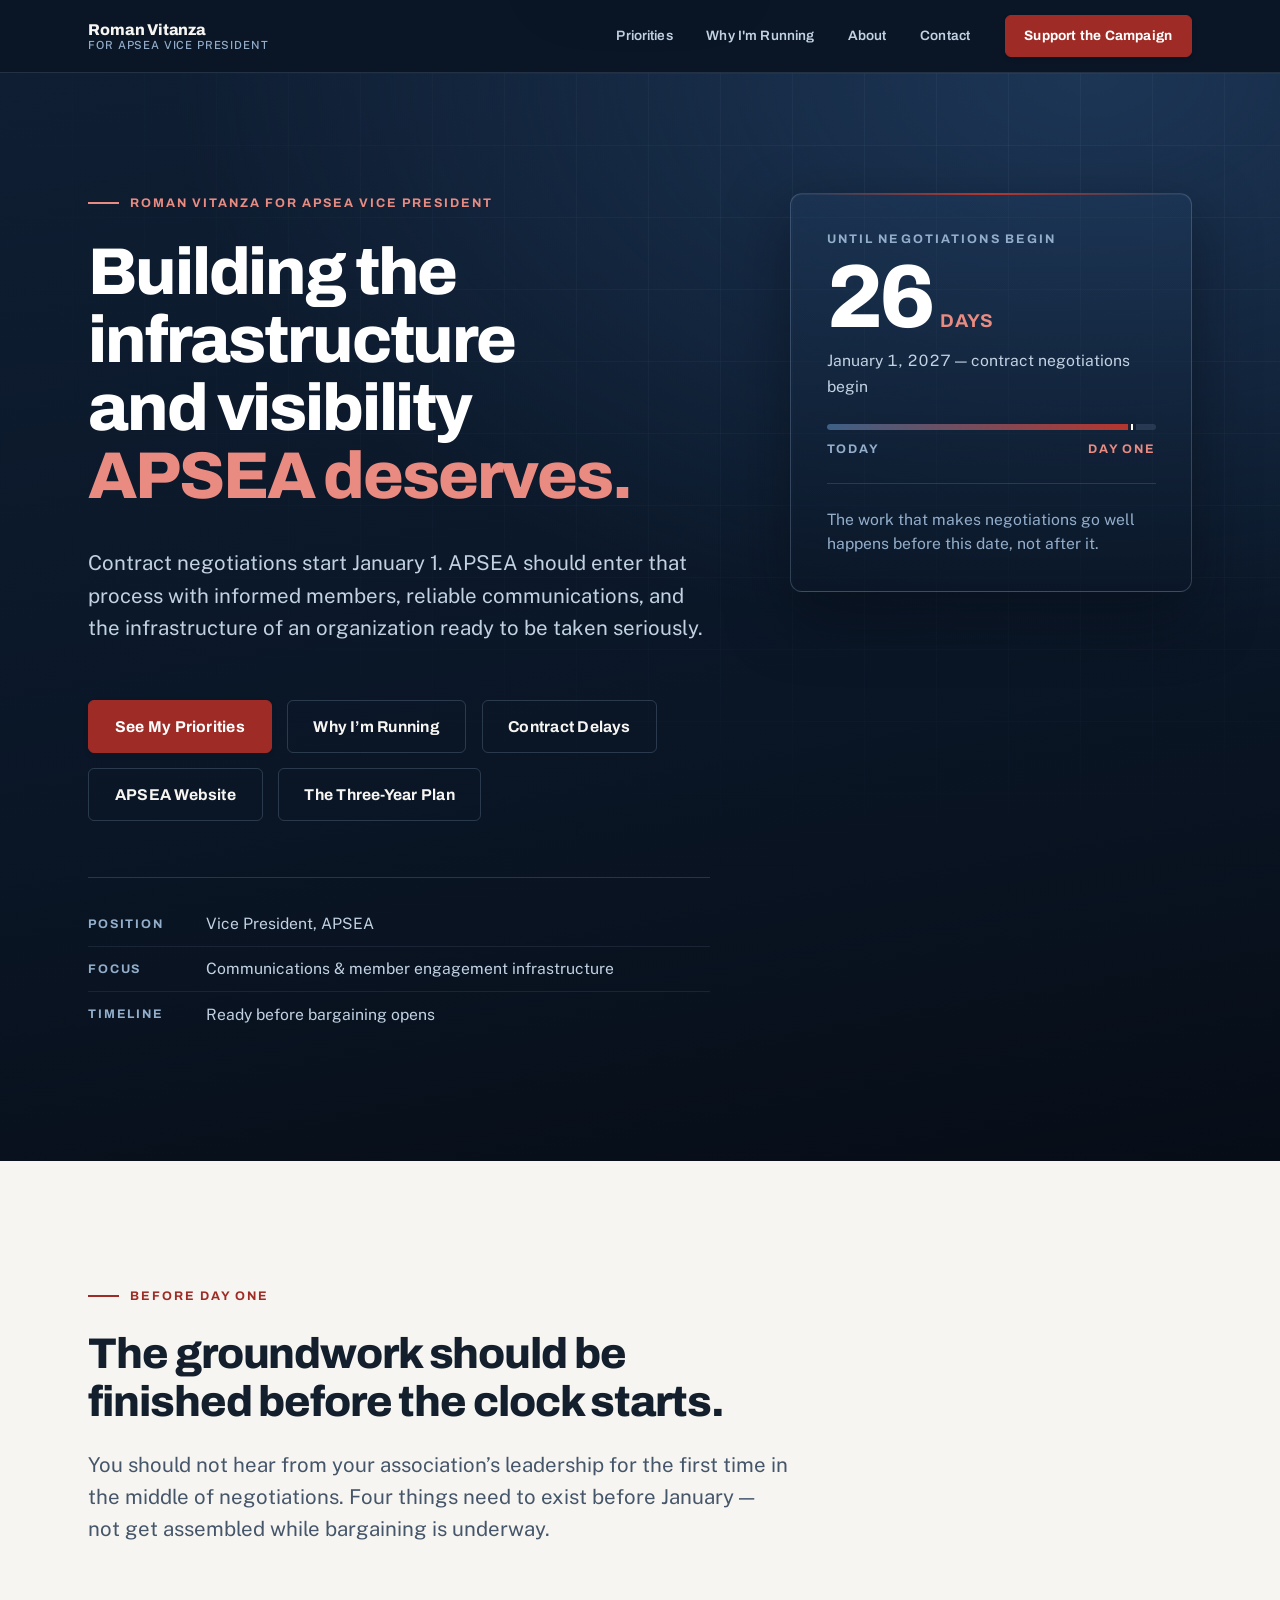
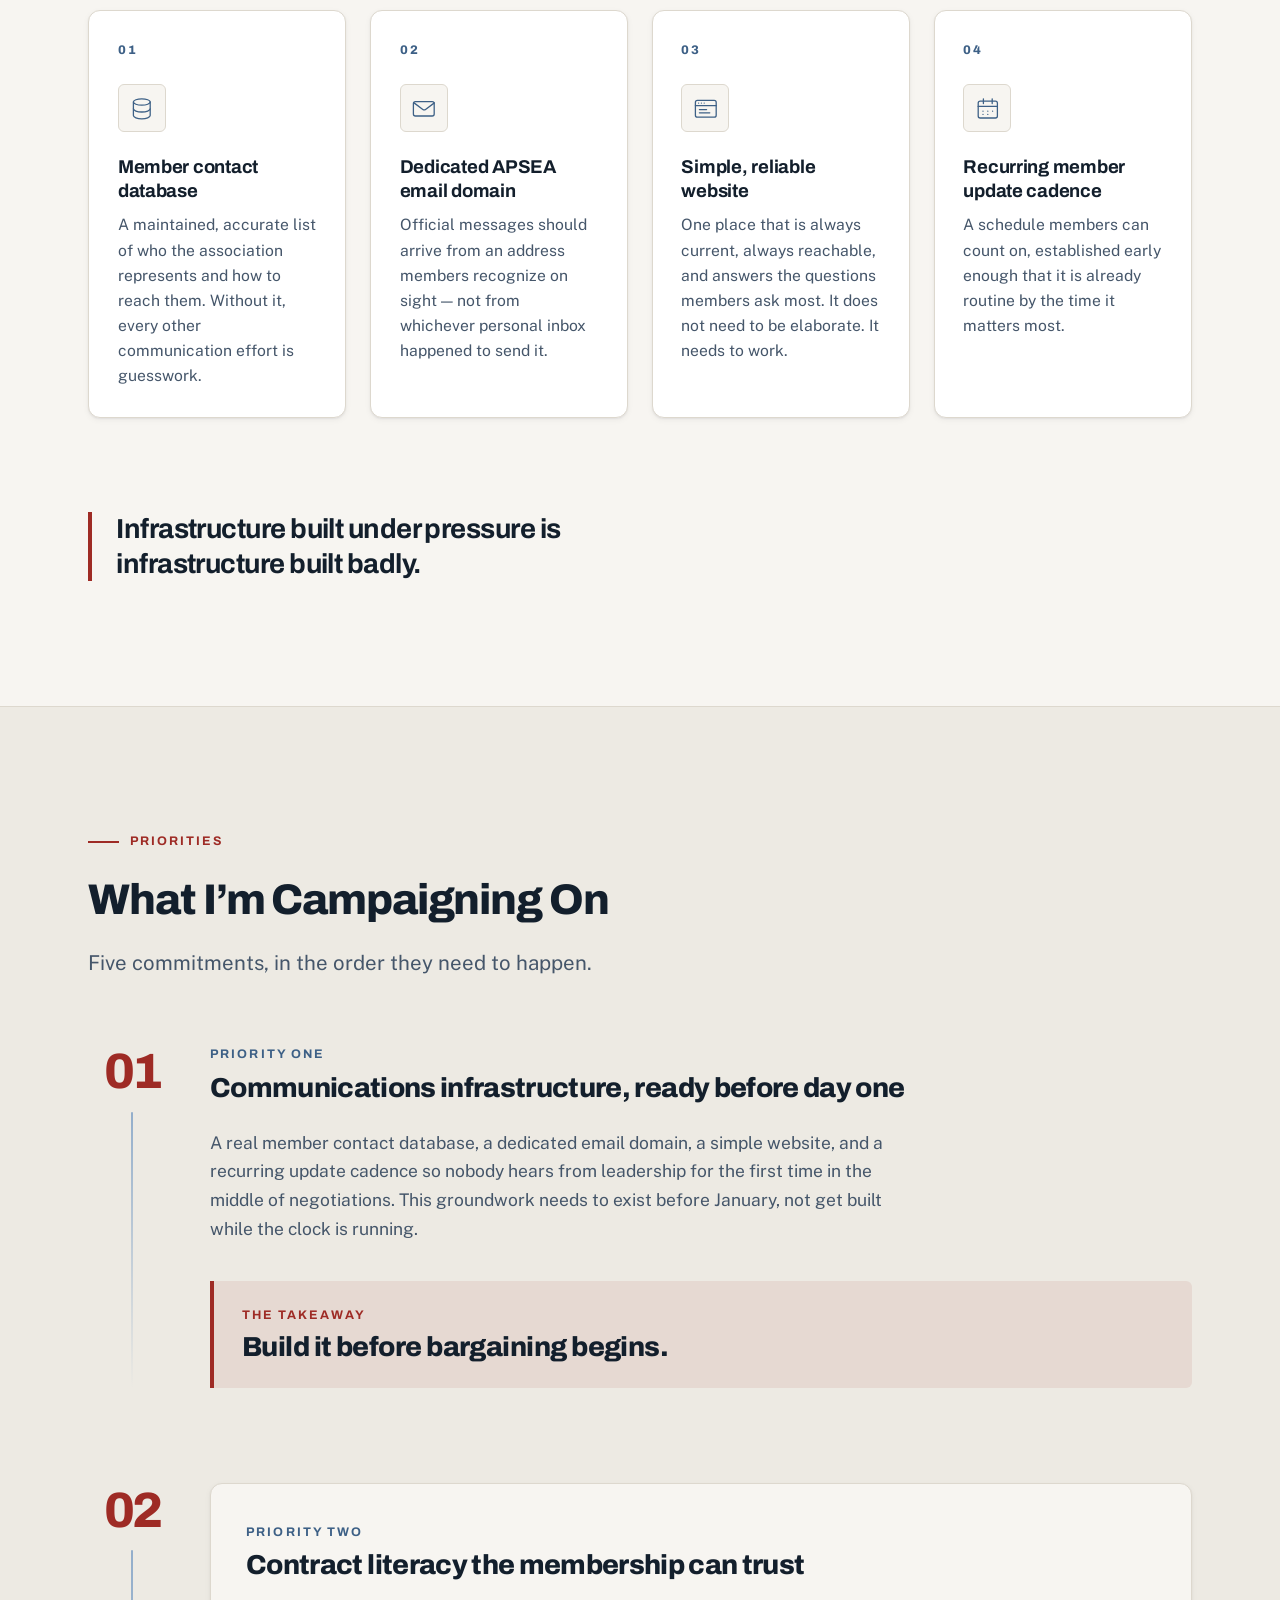
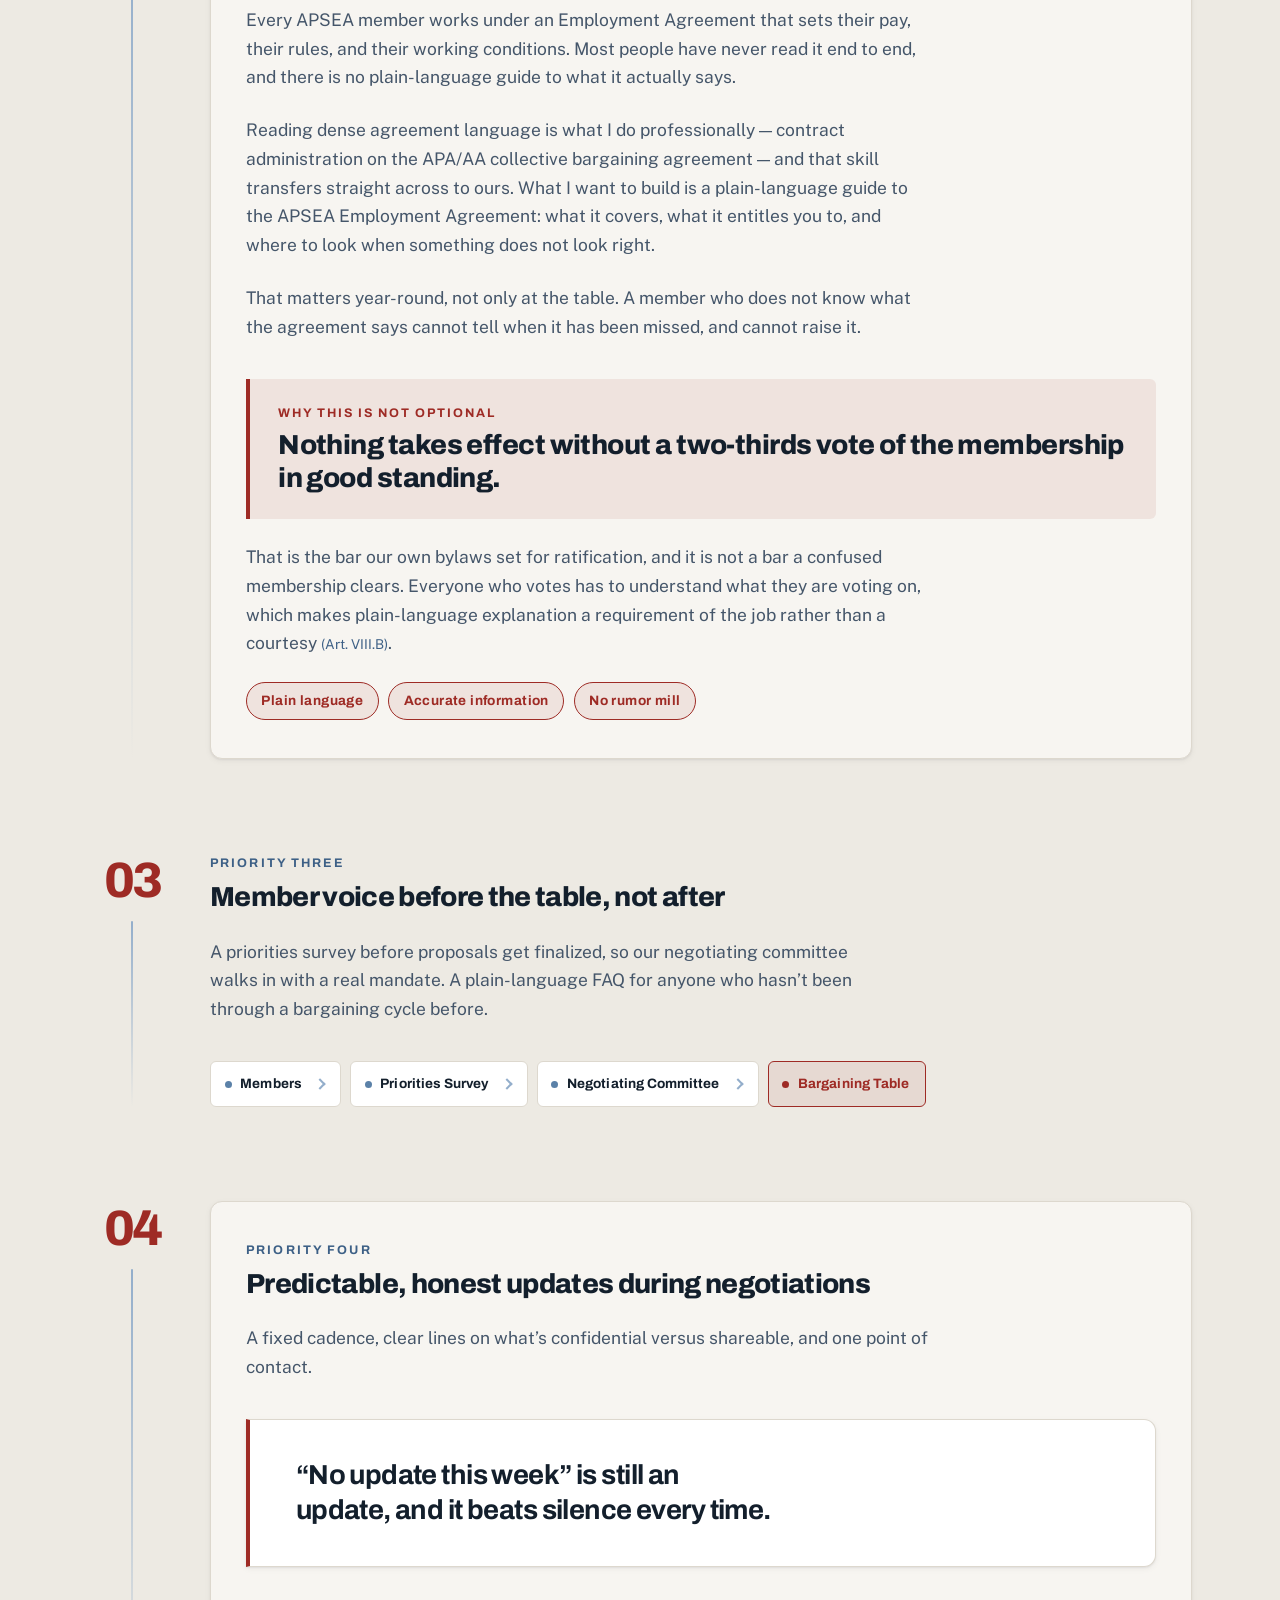
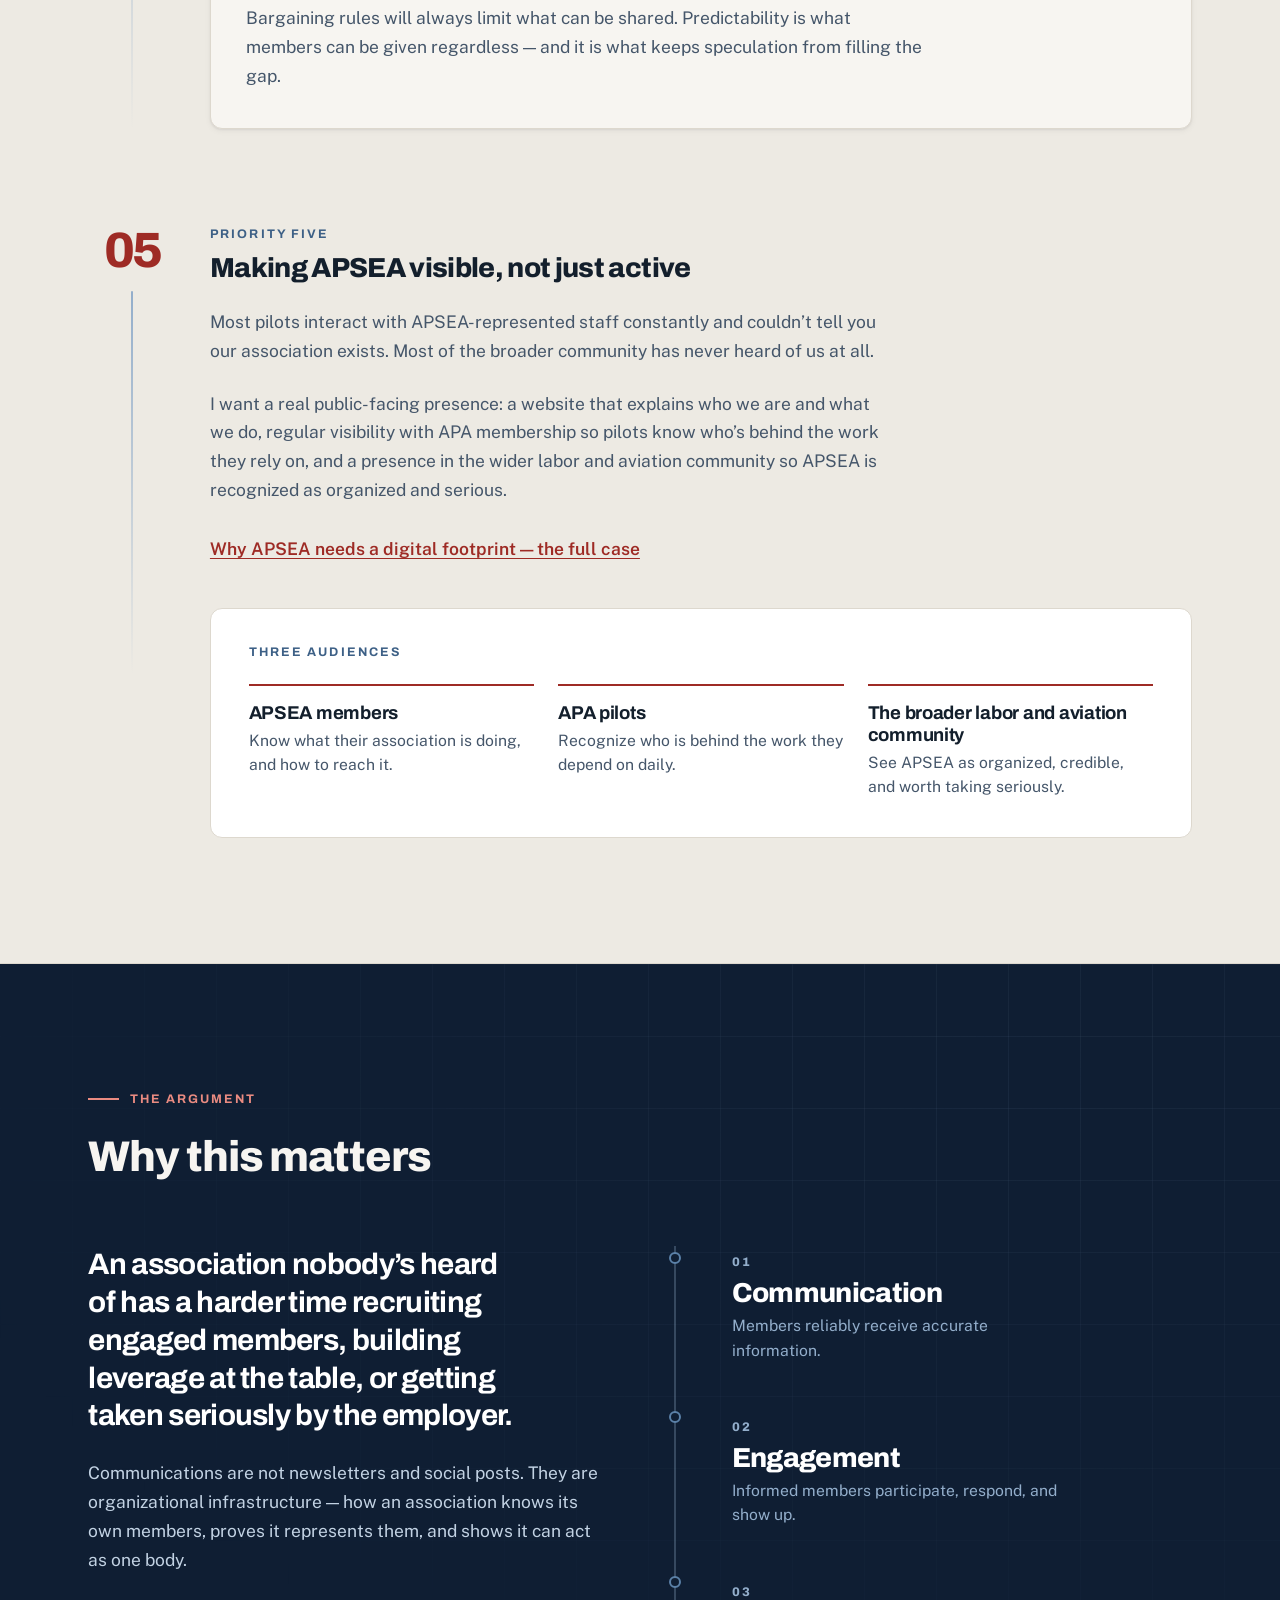
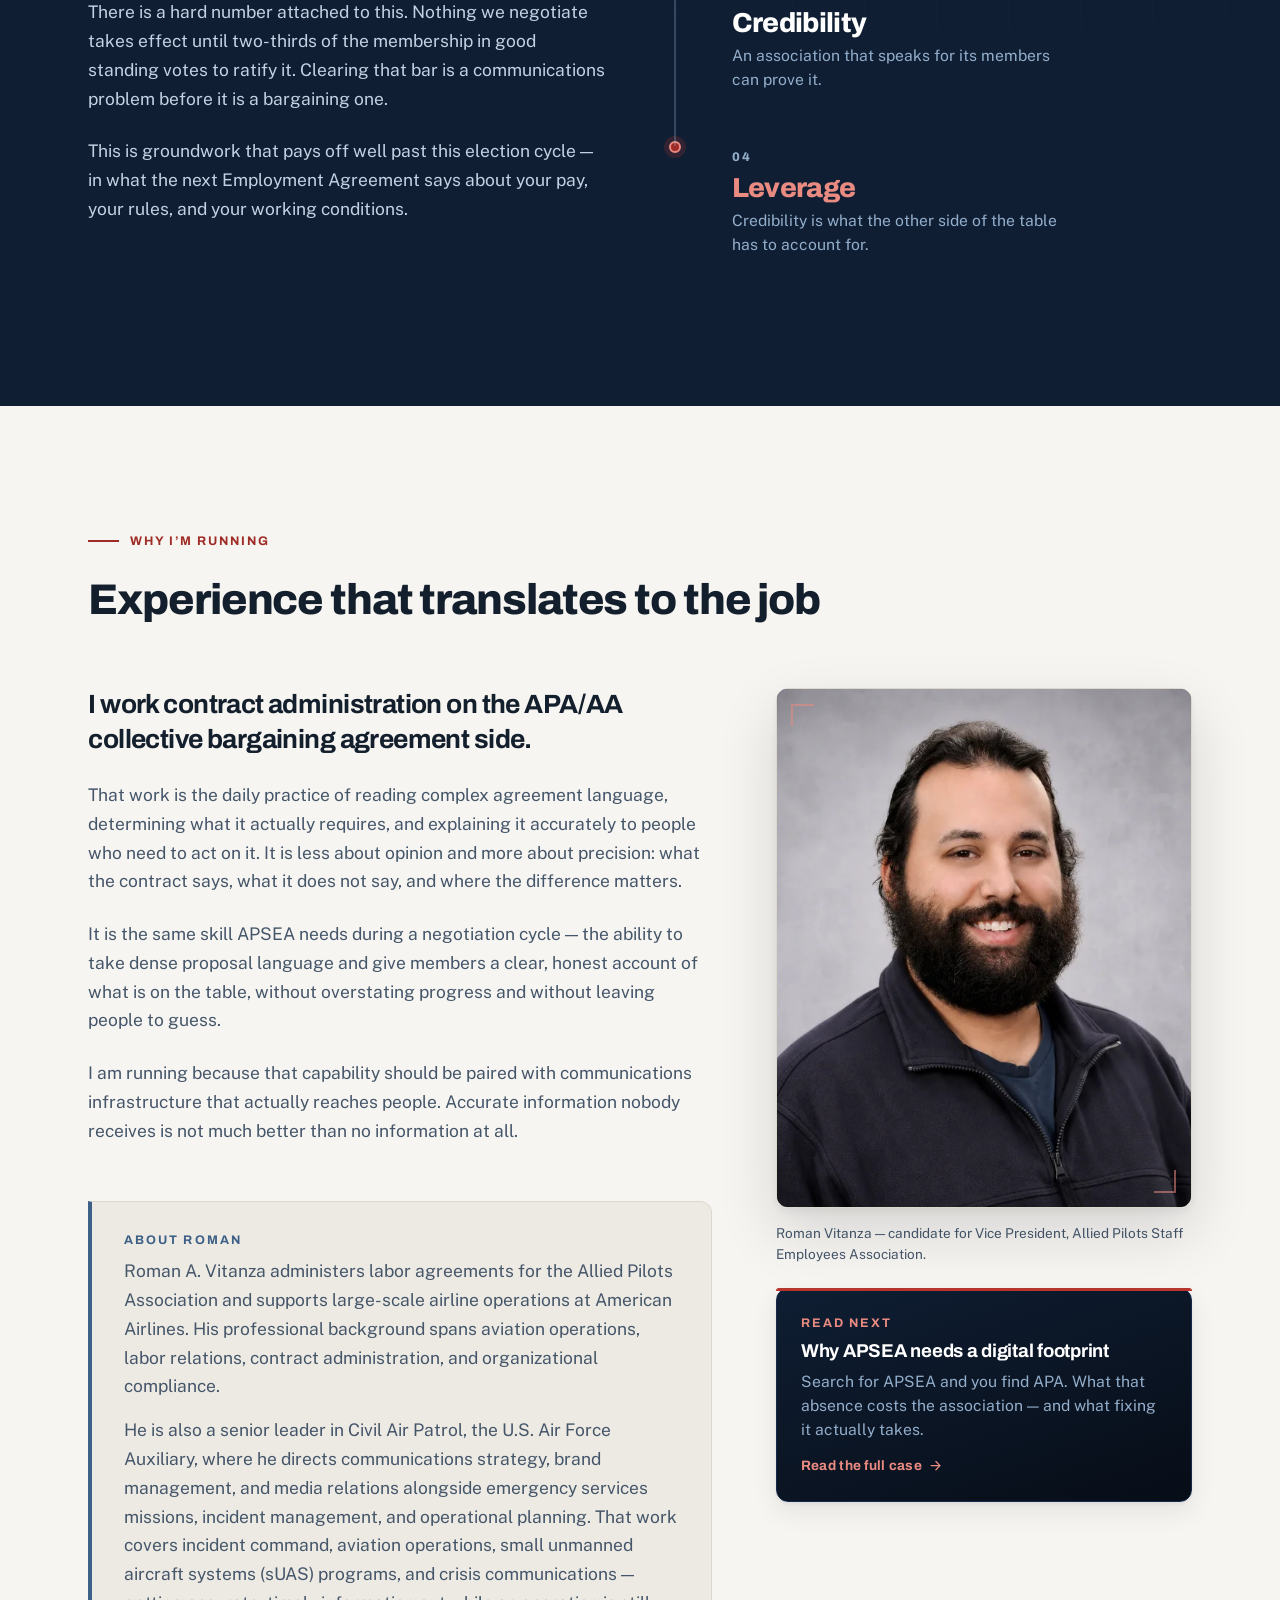
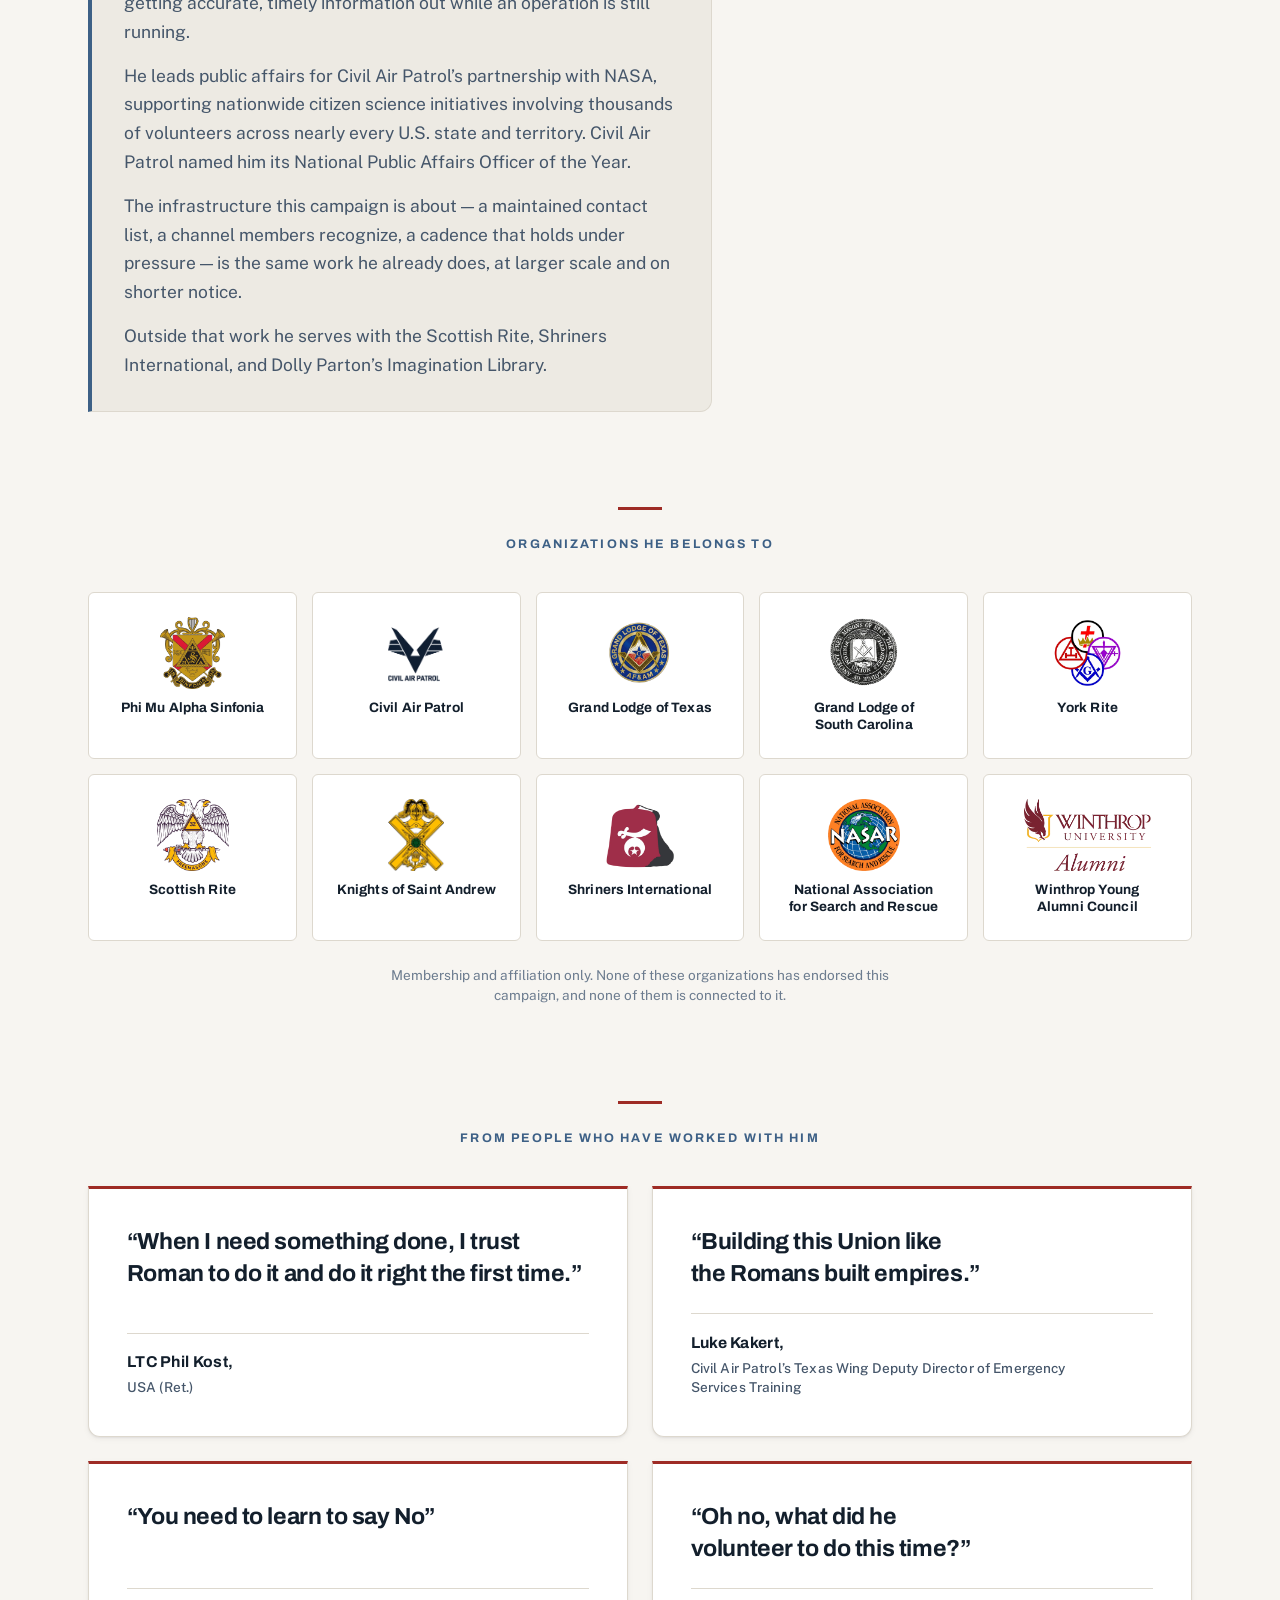
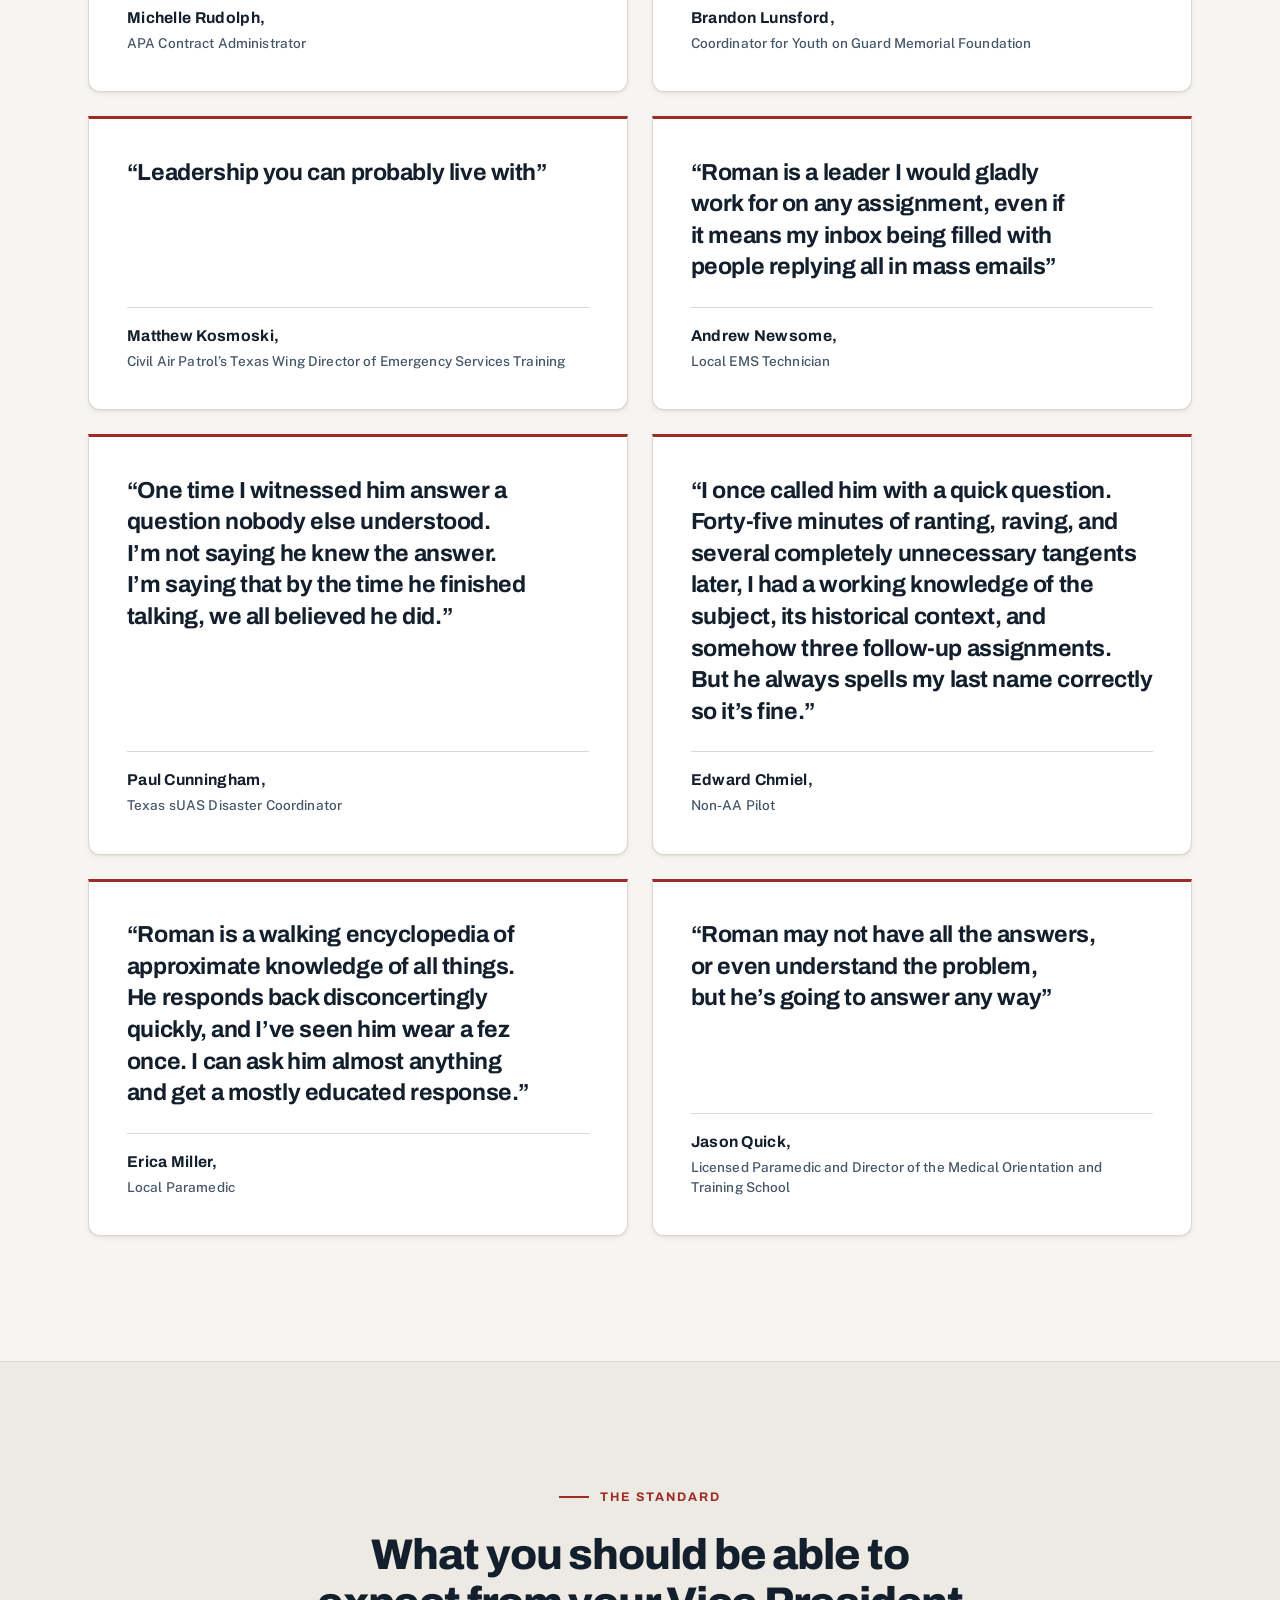
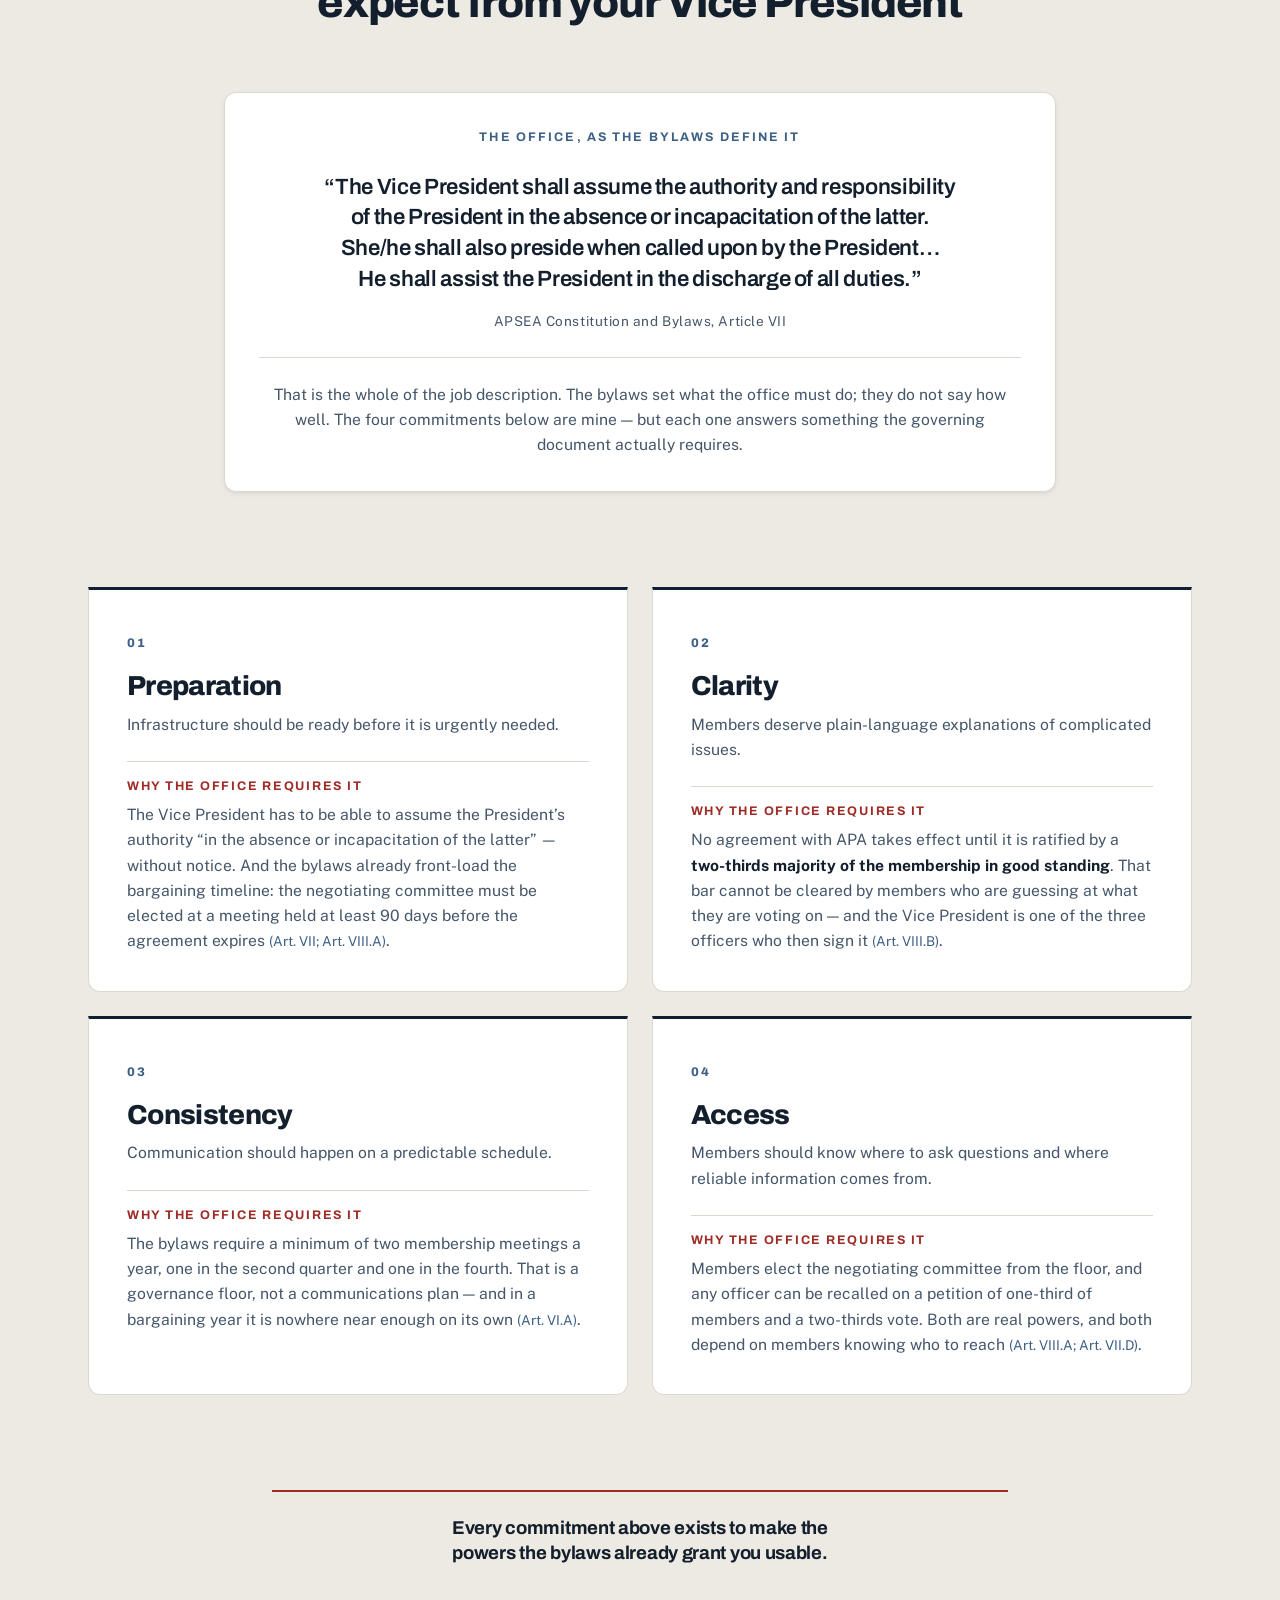
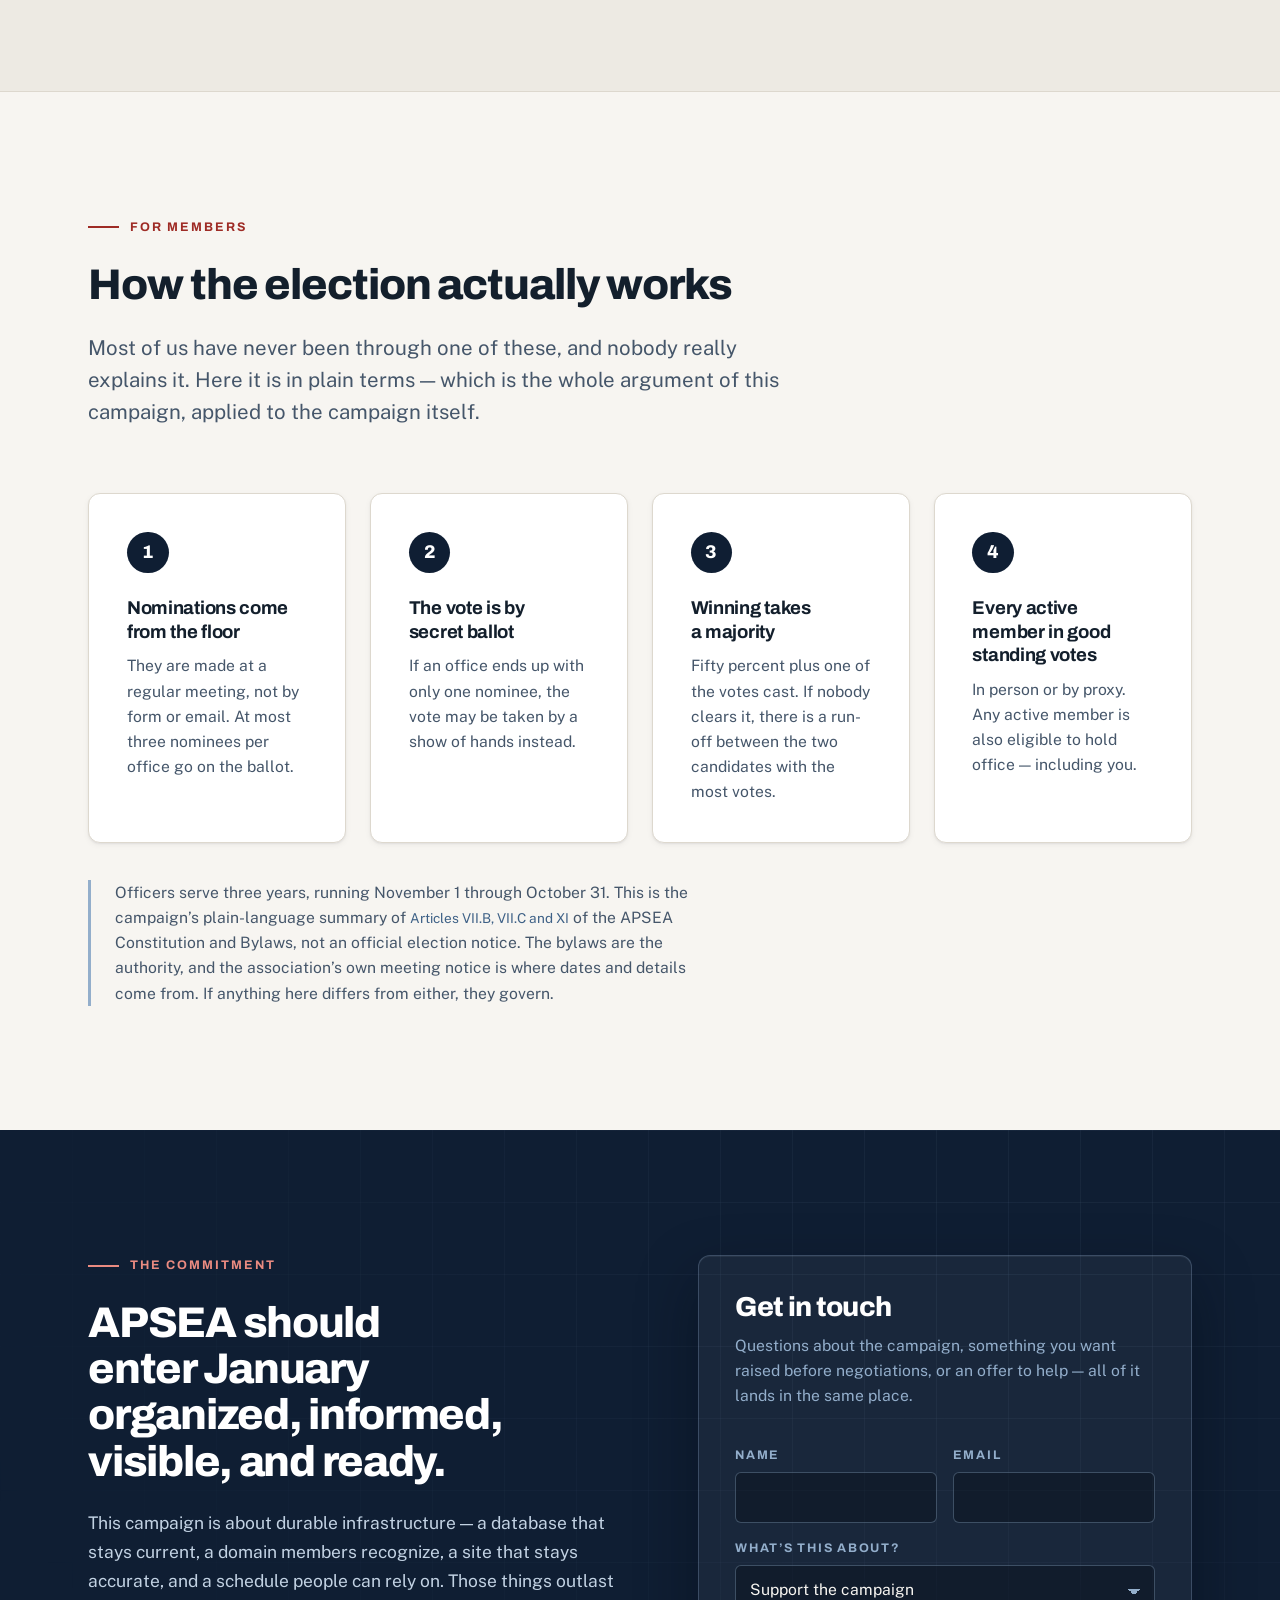
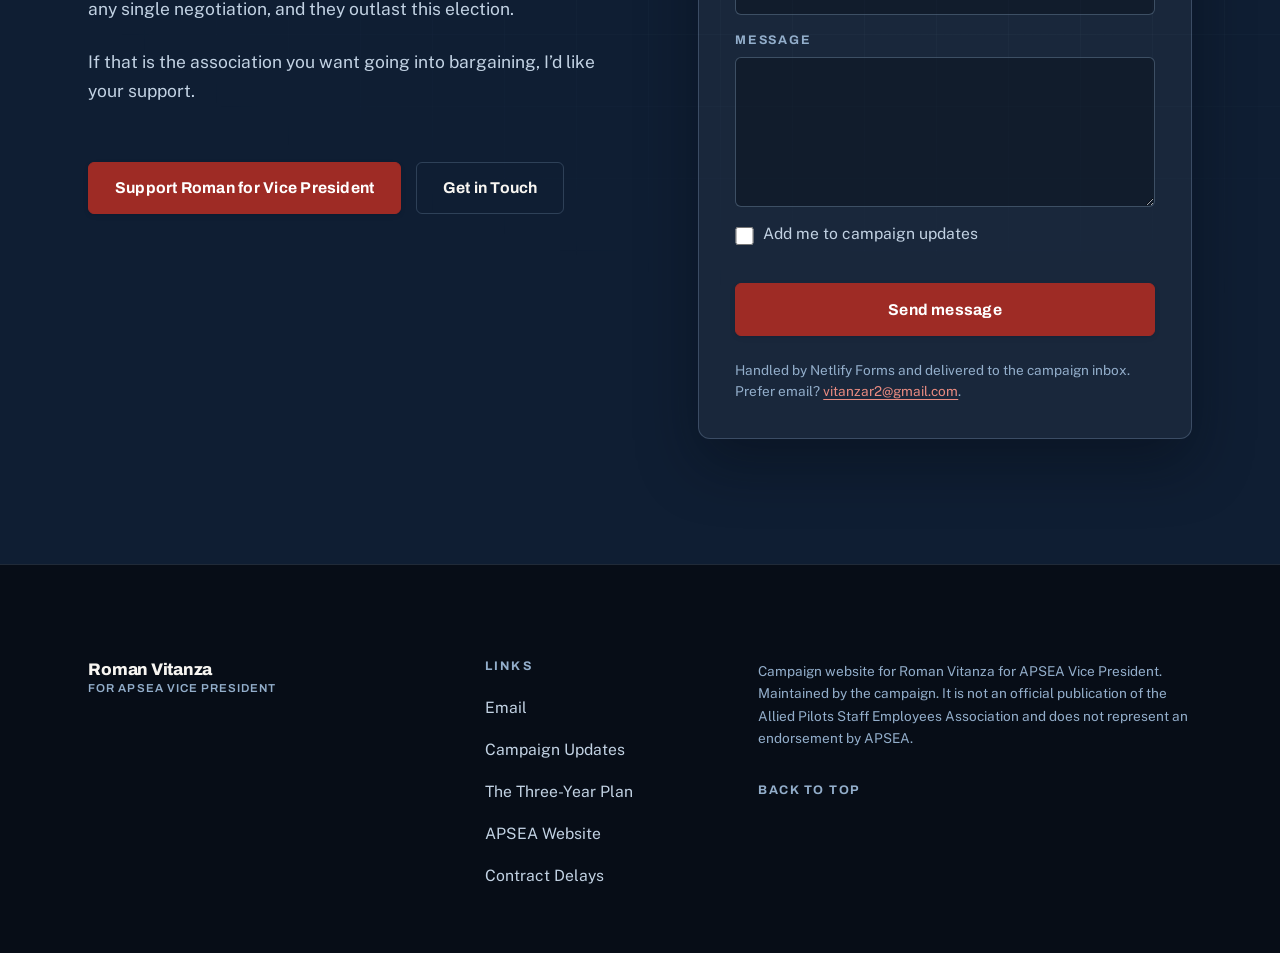
==== commit d58af4d6: "Add organization affiliations logo grid to index.html Add a membership logo grid immediately above t" ====
--- a/index.html
+++ b/index.html
@@ -654,6 +654,87 @@
         </div>
 
         <!-- ============================================================
+             AFFILIATIONS
+             ------------------------------------------------------------
+             Logos are membership marks, not endorsements, and the note
+             under the grid has to stay for exactly that reason — several
+             of these bodies bar the use of their name or emblem in a
+             political campaign, and the disclaimer is what keeps this
+             grid a statement of background rather than a claim of
+             support.
+
+             APSEA's own mark is deliberately absent. This site states in
+             the footer that it is not an official APSEA publication and
+             carries no APSEA endorsement; putting the association's logo
+             on it would contradict that in the same breath.
+
+             Sources are the campaign's own logo set. Files are resized to
+             480px and converted to WebP — originals are 10x the weight
+             for no visible gain at this display size.
+             ============================================================ -->
+        <section class="orgs" aria-labelledby="orgs-label" data-reveal>
+          <p class="orgs__label" id="orgs-label">Organizations he belongs to</p>
+
+          <ul class="orgs__grid" role="list">
+            <li class="org">
+              <img class="org__mark" src="images/logos/phi-mu-alpha-sinfonia.webp"
+                   alt="" width="436" height="480" loading="lazy" decoding="async">
+              <span class="org__name">Phi Mu Alpha Sinfonia</span>
+            </li>
+            <li class="org">
+              <img class="org__mark" src="images/logos/civil-air-patrol.webp"
+                   alt="" width="480" height="342" loading="lazy" decoding="async">
+              <span class="org__name">Civil Air Patrol</span>
+            </li>
+            <li class="org">
+              <img class="org__mark" src="images/logos/grand-lodge-texas.webp"
+                   alt="" width="471" height="480" loading="lazy" decoding="async">
+              <span class="org__name">Grand Lodge of Texas</span>
+            </li>
+            <li class="org">
+              <img class="org__mark" src="images/logos/grand-lodge-south-carolina.webp"
+                   alt="" width="480" height="475" loading="lazy" decoding="async">
+              <span class="org__name">Grand Lodge of South Carolina</span>
+            </li>
+            <li class="org">
+              <img class="org__mark" src="images/logos/york-rite.webp"
+                   alt="" width="460" height="480" loading="lazy" decoding="async">
+              <span class="org__name">York Rite</span>
+            </li>
+            <li class="org">
+              <img class="org__mark" src="images/logos/scottish-rite.webp"
+                   alt="" width="480" height="480" loading="lazy" decoding="async">
+              <span class="org__name">Scottish Rite</span>
+            </li>
+            <li class="org">
+              <img class="org__mark" src="images/logos/knights-of-saint-andrew.webp"
+                   alt="" width="232" height="299" loading="lazy" decoding="async">
+              <span class="org__name">Knights of Saint Andrew</span>
+            </li>
+            <li class="org">
+              <img class="org__mark" src="images/logos/shriners-international.webp"
+                   alt="" width="480" height="480" loading="lazy" decoding="async">
+              <span class="org__name">Shriners International</span>
+            </li>
+            <li class="org">
+              <img class="org__mark" src="images/logos/nasar.webp"
+                   alt="" width="480" height="480" loading="lazy" decoding="async">
+              <span class="org__name">National Association for Search and Rescue</span>
+            </li>
+            <li class="org">
+              <img class="org__mark" src="images/logos/winthrop-young-alumni-council.webp"
+                   alt="" width="250" height="142" loading="lazy" decoding="async">
+              <span class="org__name">Winthrop Young Alumni Council</span>
+            </li>
+          </ul>
+
+          <p class="orgs__note">
+            Membership and affiliation only. None of these organizations has endorsed this
+            campaign, and none of them is connected to it.
+          </p>
+        </section>
+
+        <!-- ============================================================
              ENDORSEMENTS
              ------------------------------------------------------------
              Quotes and attributions exactly as supplied. Do not add context
@@ -786,7 +867,8 @@
             <figure class="endorsement">
               <blockquote class="endorsement__quote">
                 <p>
-                  &ldquo;He won't claim to understand everything, but he'll provide his best thinking and lead through the challenge.&rdquo;
+                  &ldquo;Roman may not have all the answers, or even understand the problem, but
+                  he&rsquo;s going to answer any way&rdquo;
                 </p>
               </blockquote>
               <figcaption class="endorsement__source">
--- a/style.css
+++ b/style.css
@@ -1619,6 +1619,87 @@
     outline: 3px solid var(--focus-ring);
     outline-offset: 3px;
   }
+}
+
+
+/* --- Affiliations (membership logo grid) -------------------------------
+   Column counts are 2 and 5 only, never 3 or 4. There are ten logos, and
+   2 and 5 are the divisors that leave no half-empty final row — a single
+   orphaned mark under a full row reads as a loading failure. */
+.orgs {
+  margin-top: var(--space-2xl);
+  text-align: center;
+}
+
+.orgs::before {
+  content: "";
+  display: block;
+  width: 2.75rem;
+  height: 3px;
+  margin: 0 auto var(--space-md);
+  background: var(--c-accent);
+}
+
+.orgs__label {
+  margin: 0 0 var(--space-lg);
+  font-family: var(--font-display);
+  font-size: var(--fs-eyebrow);
+  font-weight: 700;
+  letter-spacing: 0.17em;
+  text-transform: uppercase;
+  color: var(--c-steel-500);
+}
+
+.orgs__grid {
+  display: grid;
+  grid-template-columns: repeat(2, 1fr);
+  gap: var(--space-sm);
+  margin: 0;
+  padding: 0;
+  list-style: none;
+}
+
+@media (min-width: 52rem) {
+  .orgs__grid { grid-template-columns: repeat(5, 1fr); }
+}
+
+.org {
+  display: flex;
+  flex-direction: column;
+  align-items: center;
+  gap: var(--space-xs);
+  padding: var(--space-md) var(--space-sm);
+  border: 1px solid var(--c-paper-line);
+  border-radius: var(--radius);
+  background: #fff;
+}
+
+/* Fixed box with contain: the marks range from a wide wordmark to a
+   square seal, and a shared height is what keeps the row aligned. */
+.org__mark {
+  width: 100%;
+  height: 4.5rem;
+  object-fit: contain;
+  object-position: center;
+}
+
+.org__name {
+  font-family: var(--font-display);
+  font-size: var(--fs-micro);
+  font-weight: 700;
+  line-height: 1.3;
+  letter-spacing: 0.01em;
+  color: var(--c-ink);
+  text-wrap: balance;
+}
+
+.orgs__note {
+  max-width: 34rem;
+  margin: var(--space-md) auto 0;
+  font-size: var(--fs-micro);
+  line-height: 1.5;
+  color: var(--c-ink-faint);
+  text-wrap: pretty;
 }
 
 
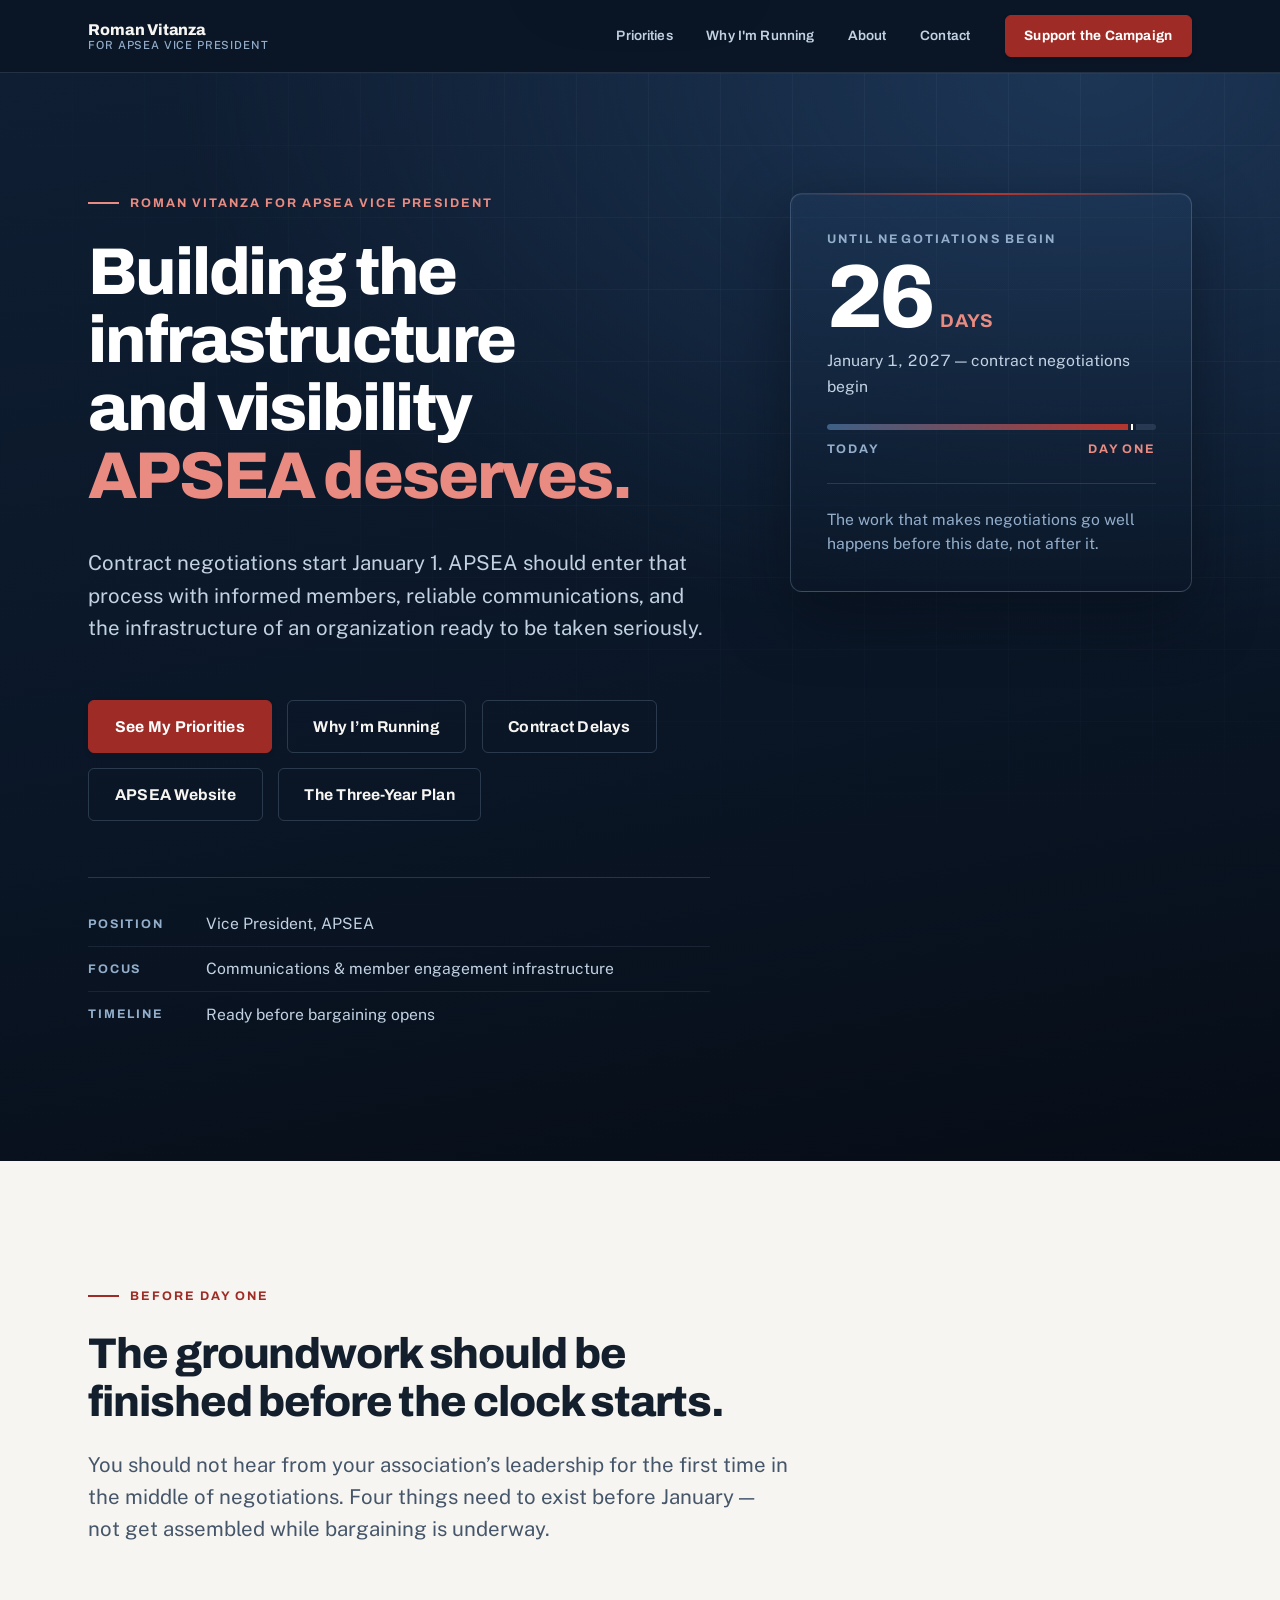
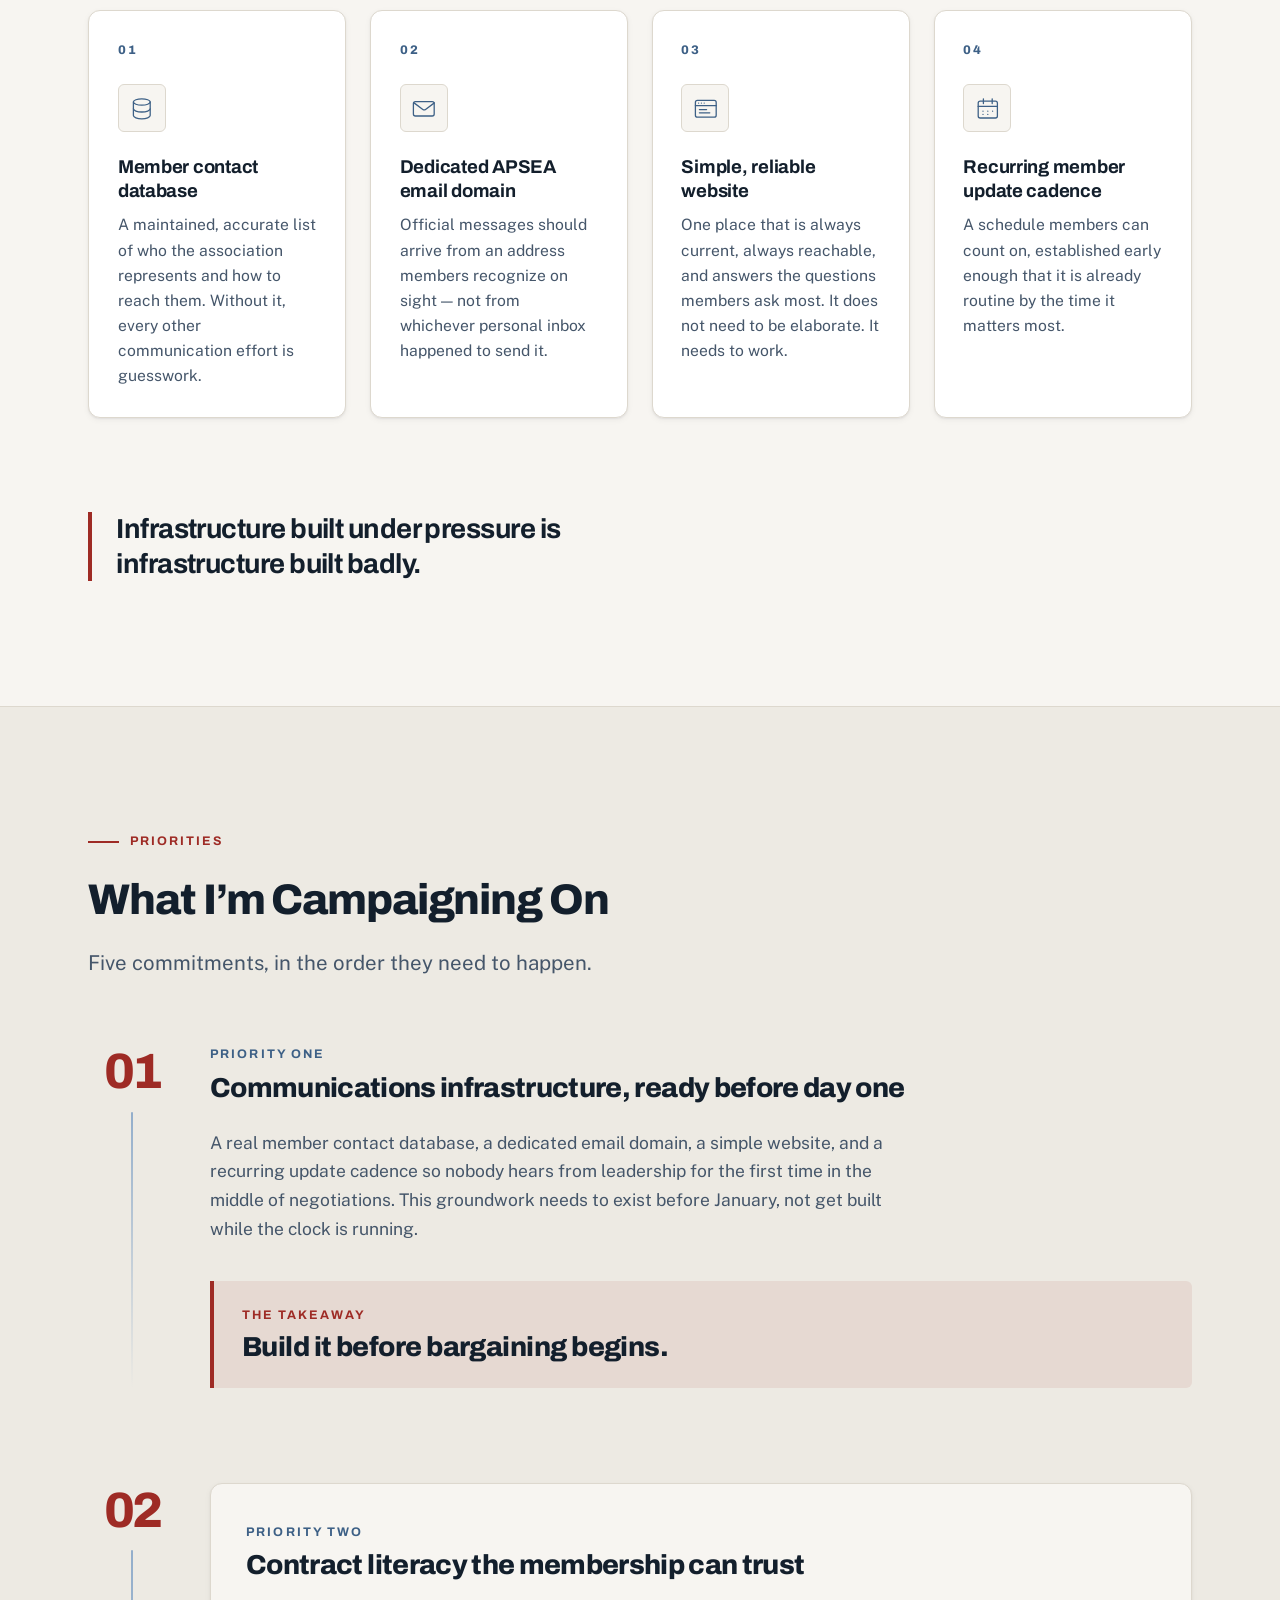
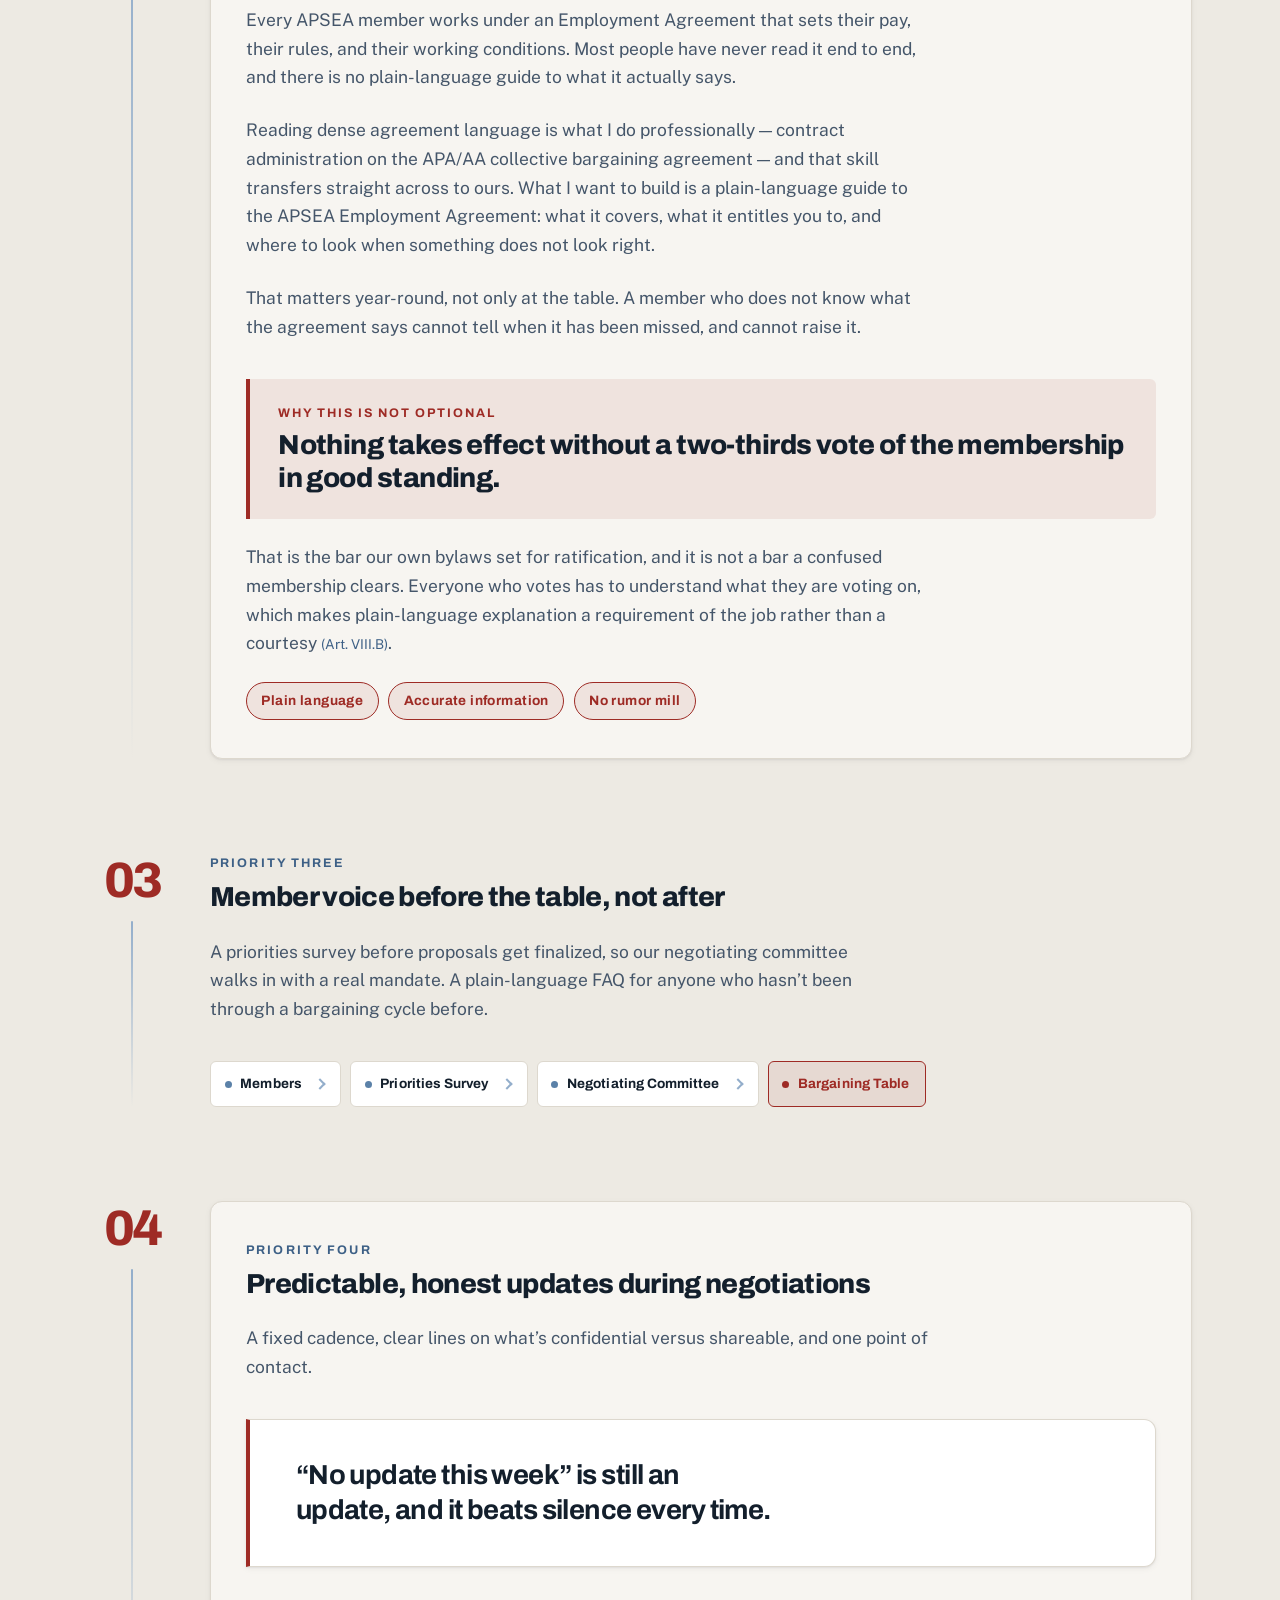
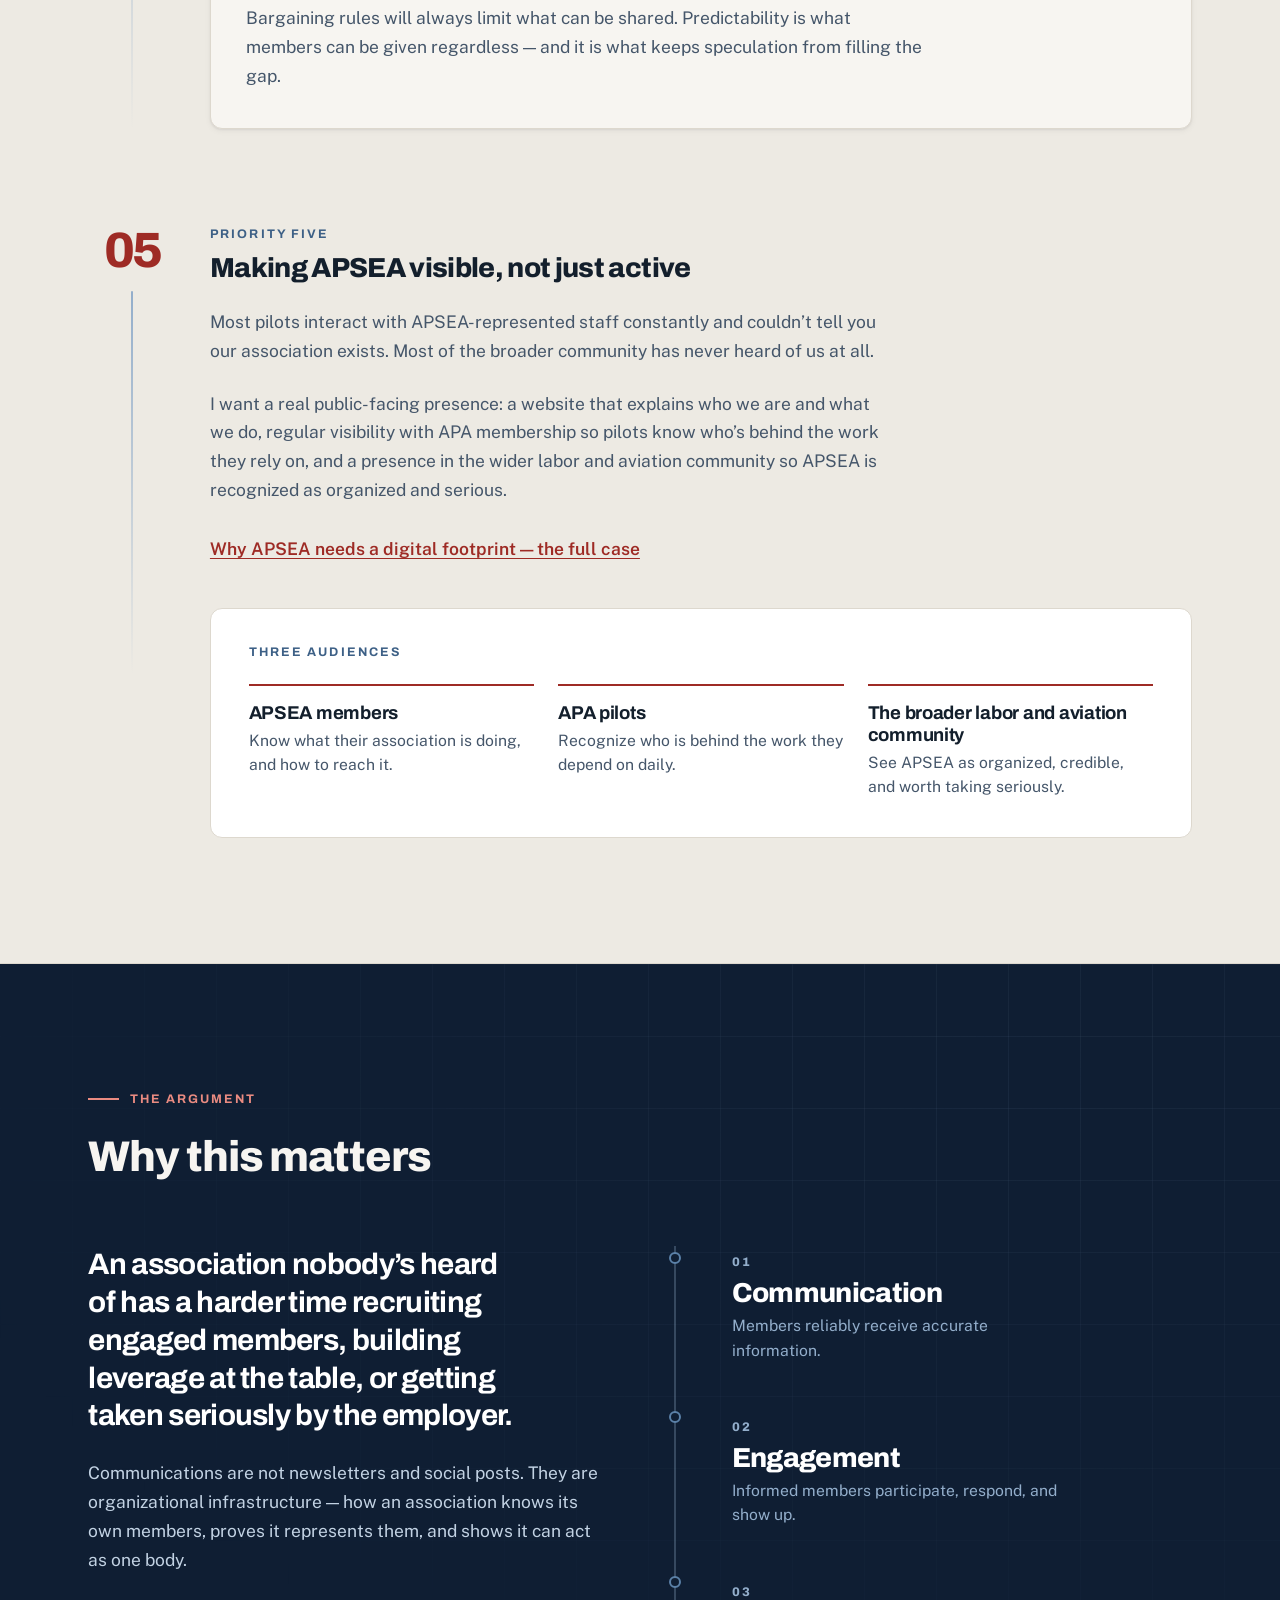
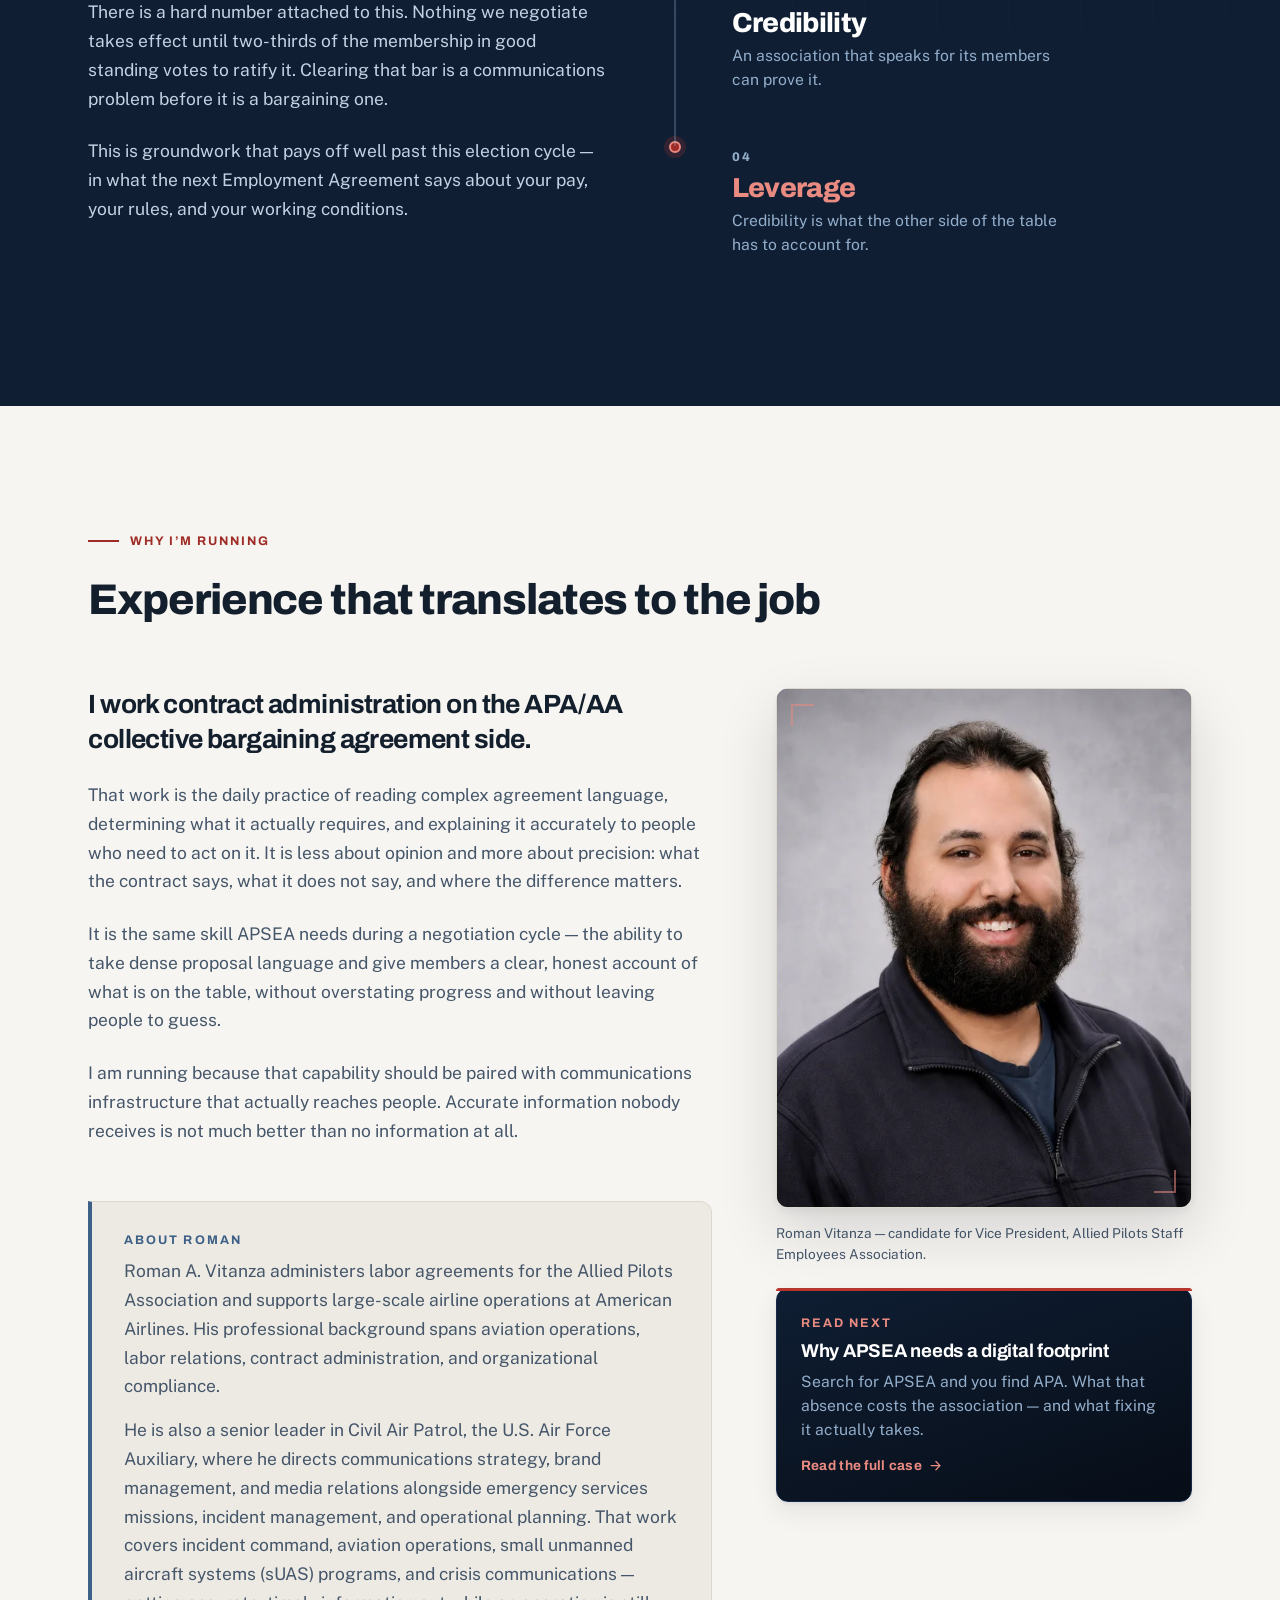
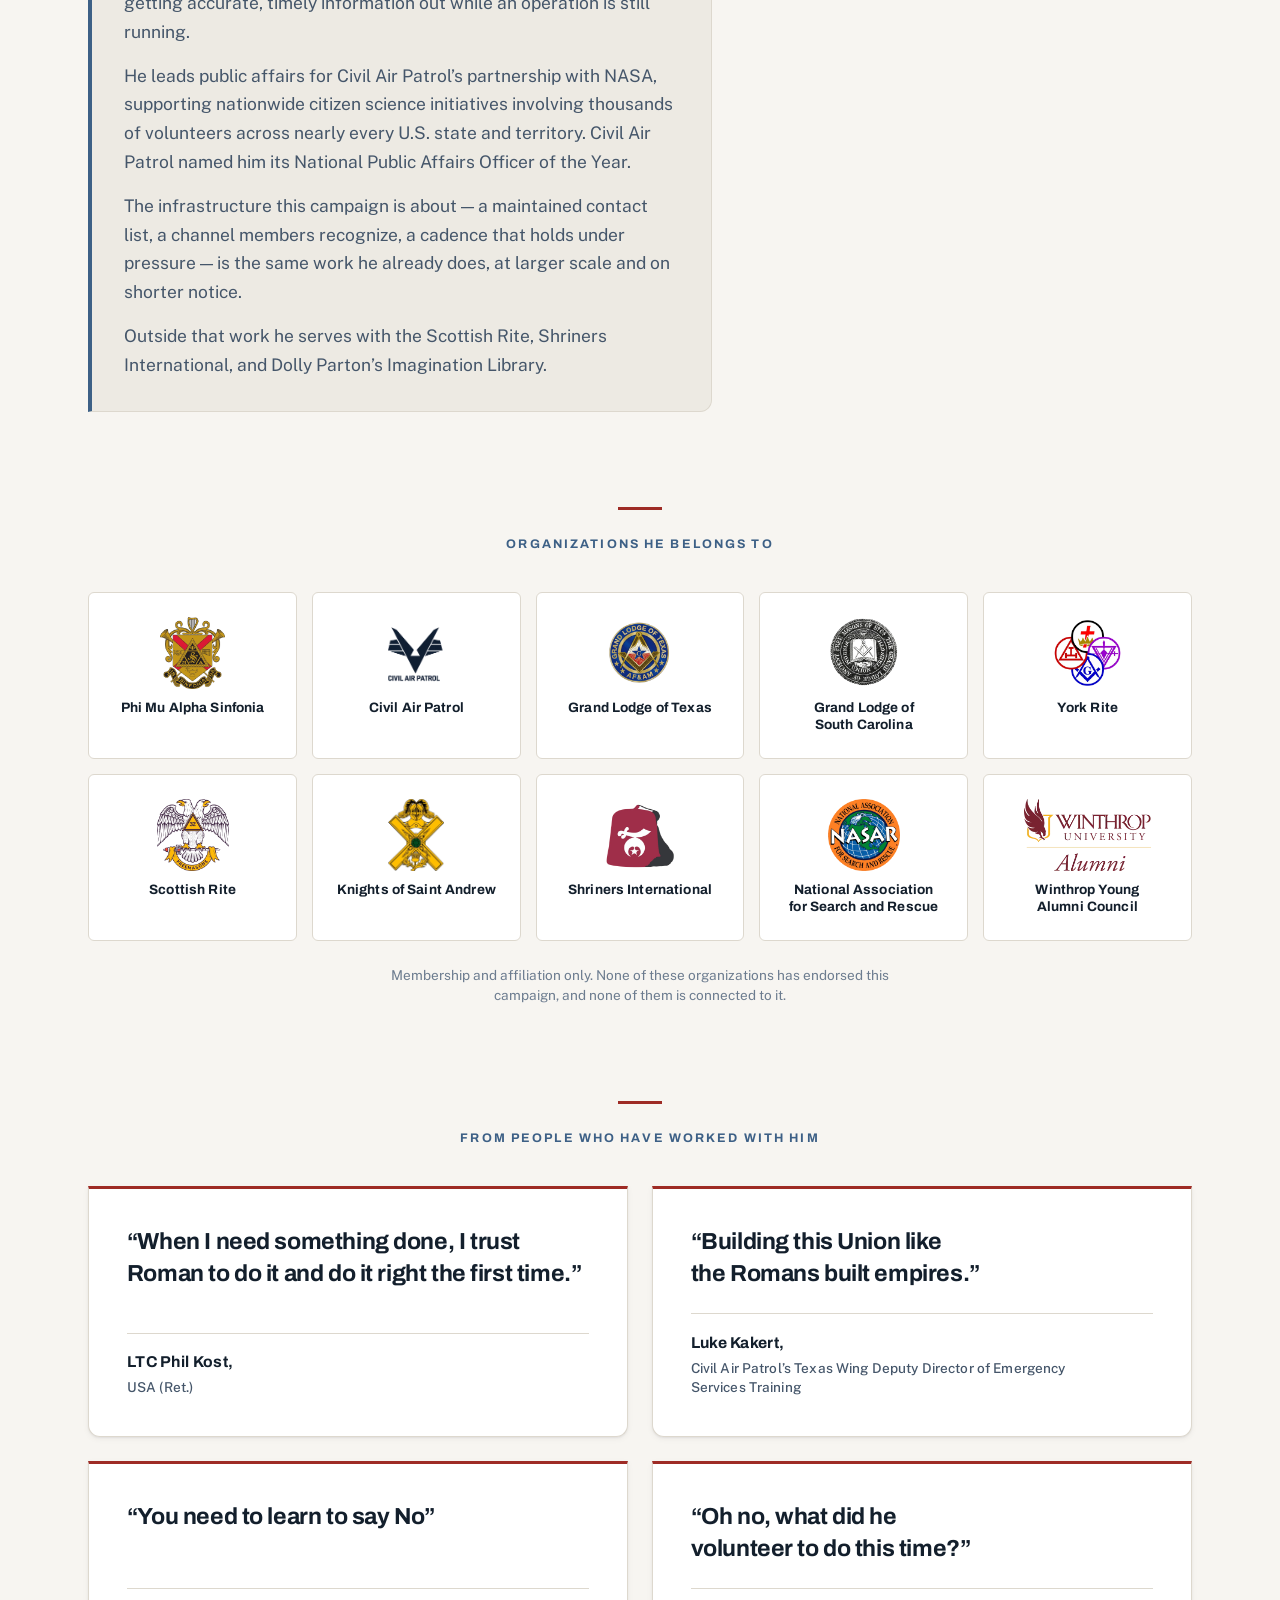
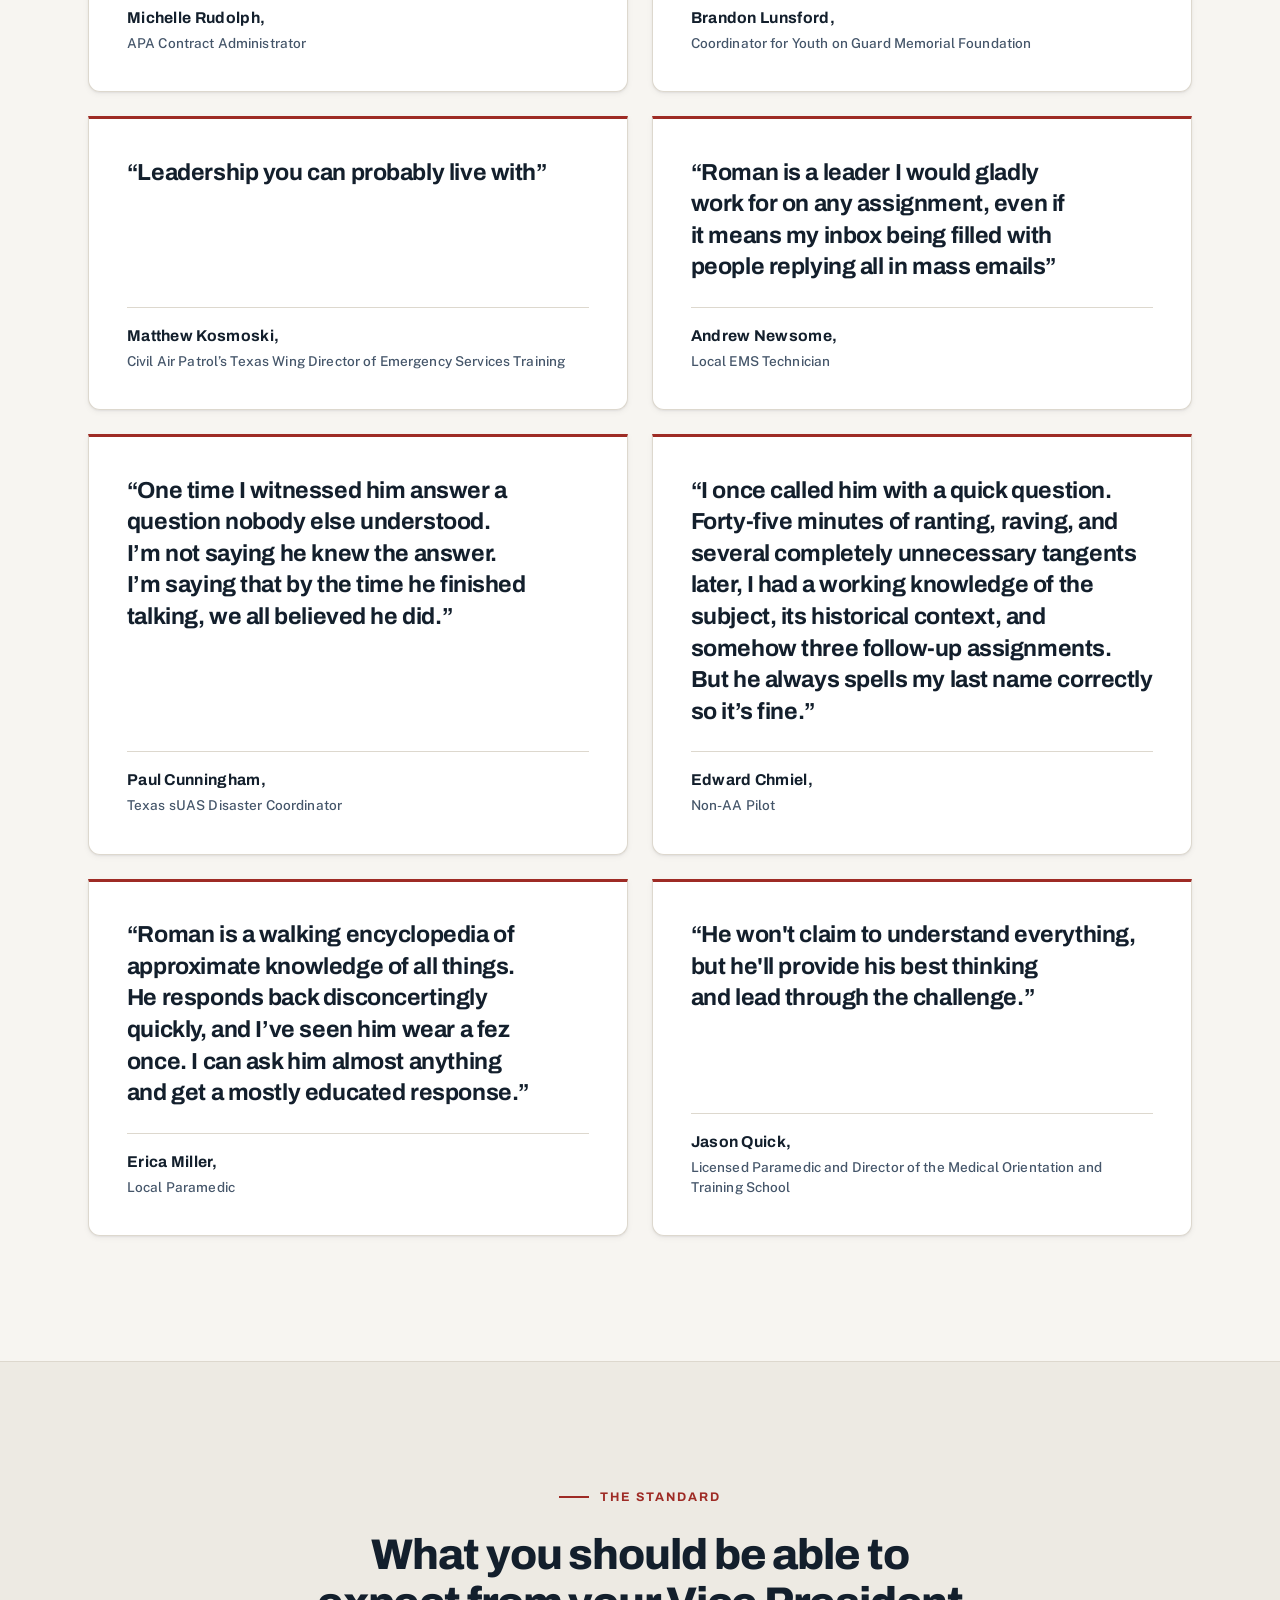
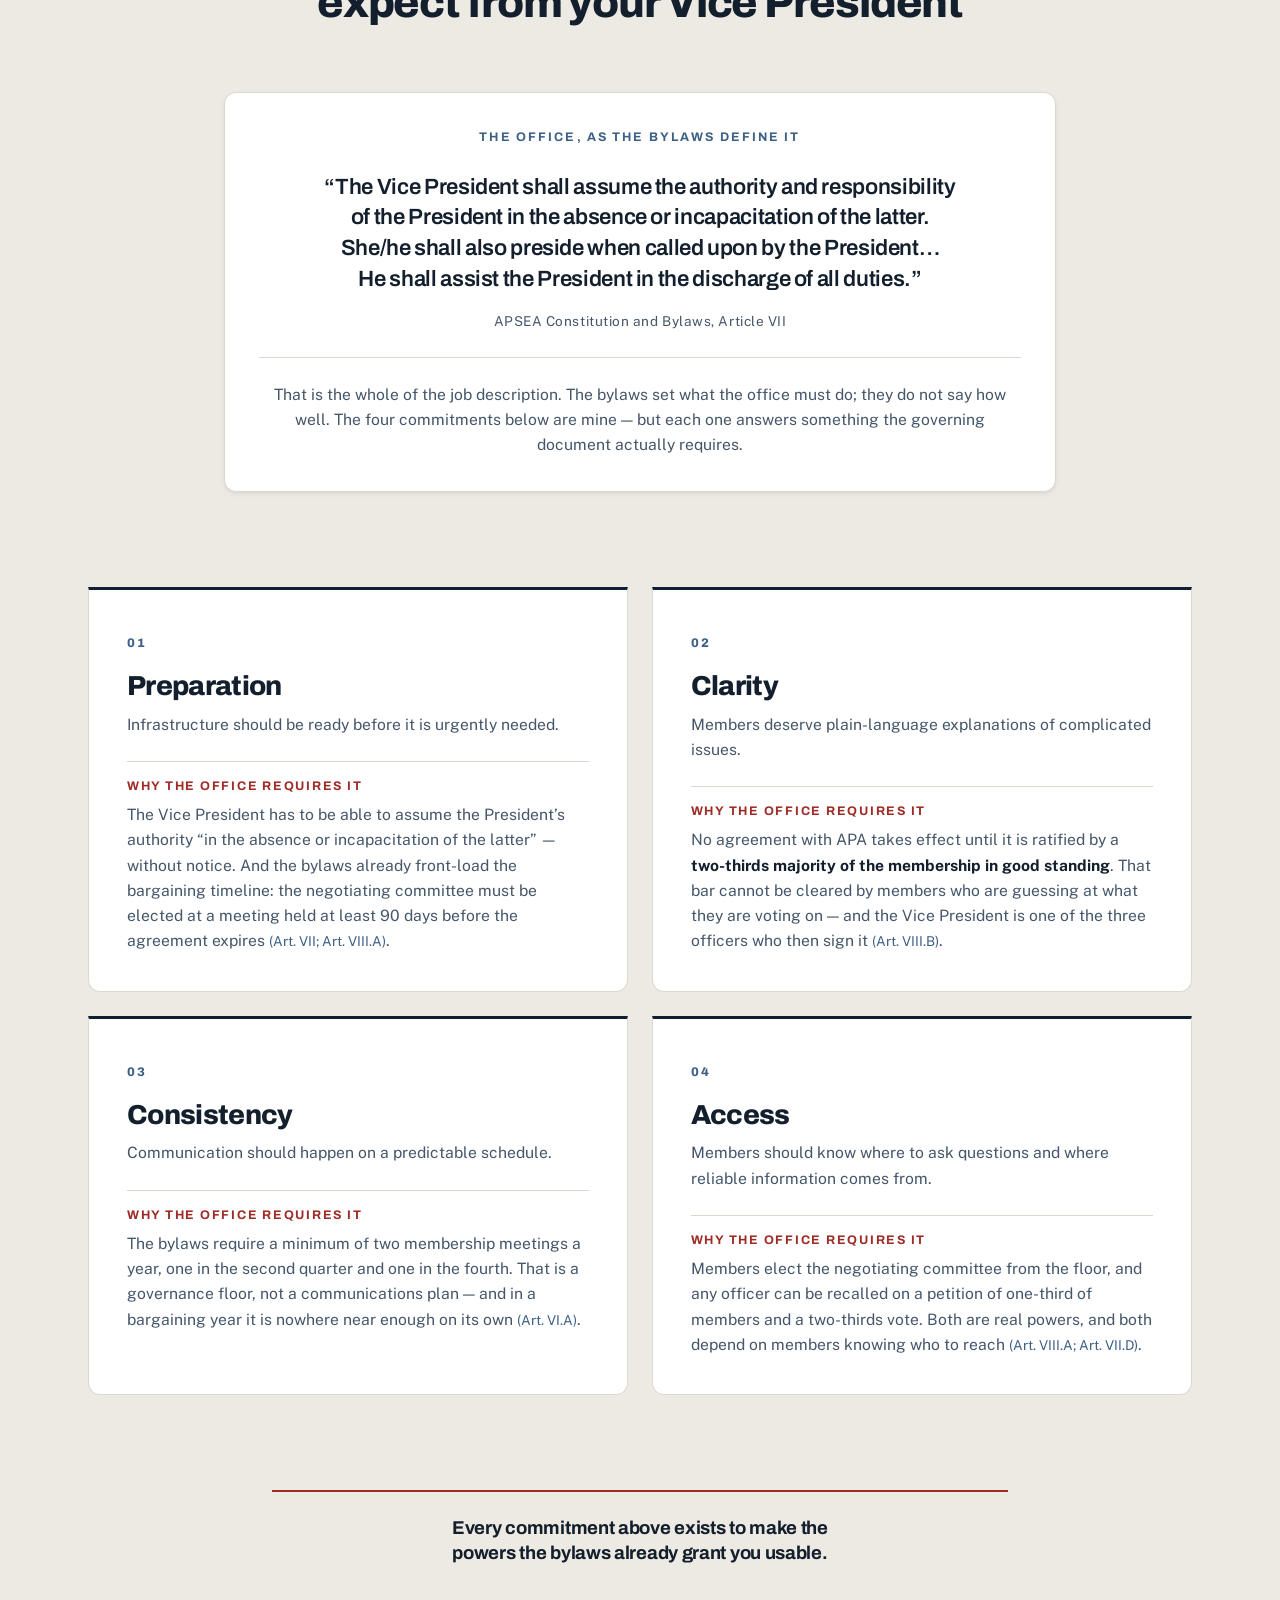
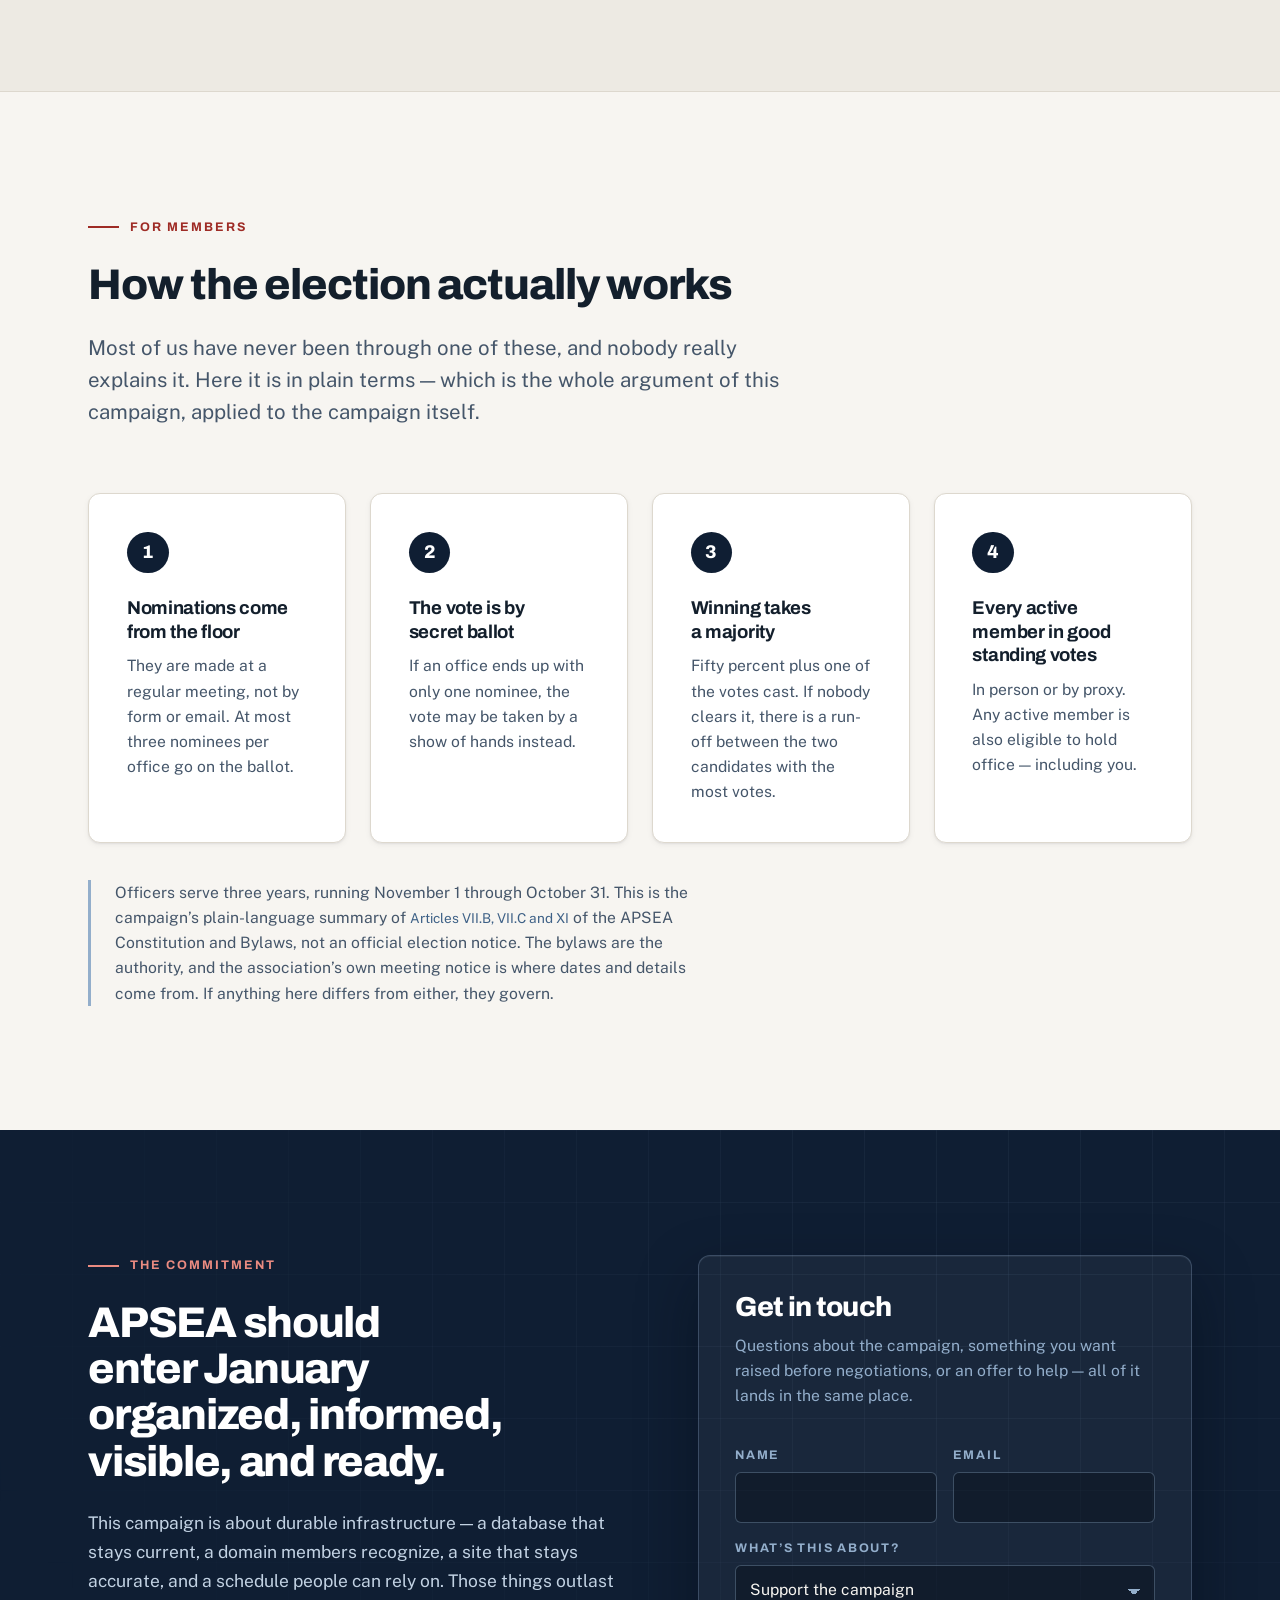
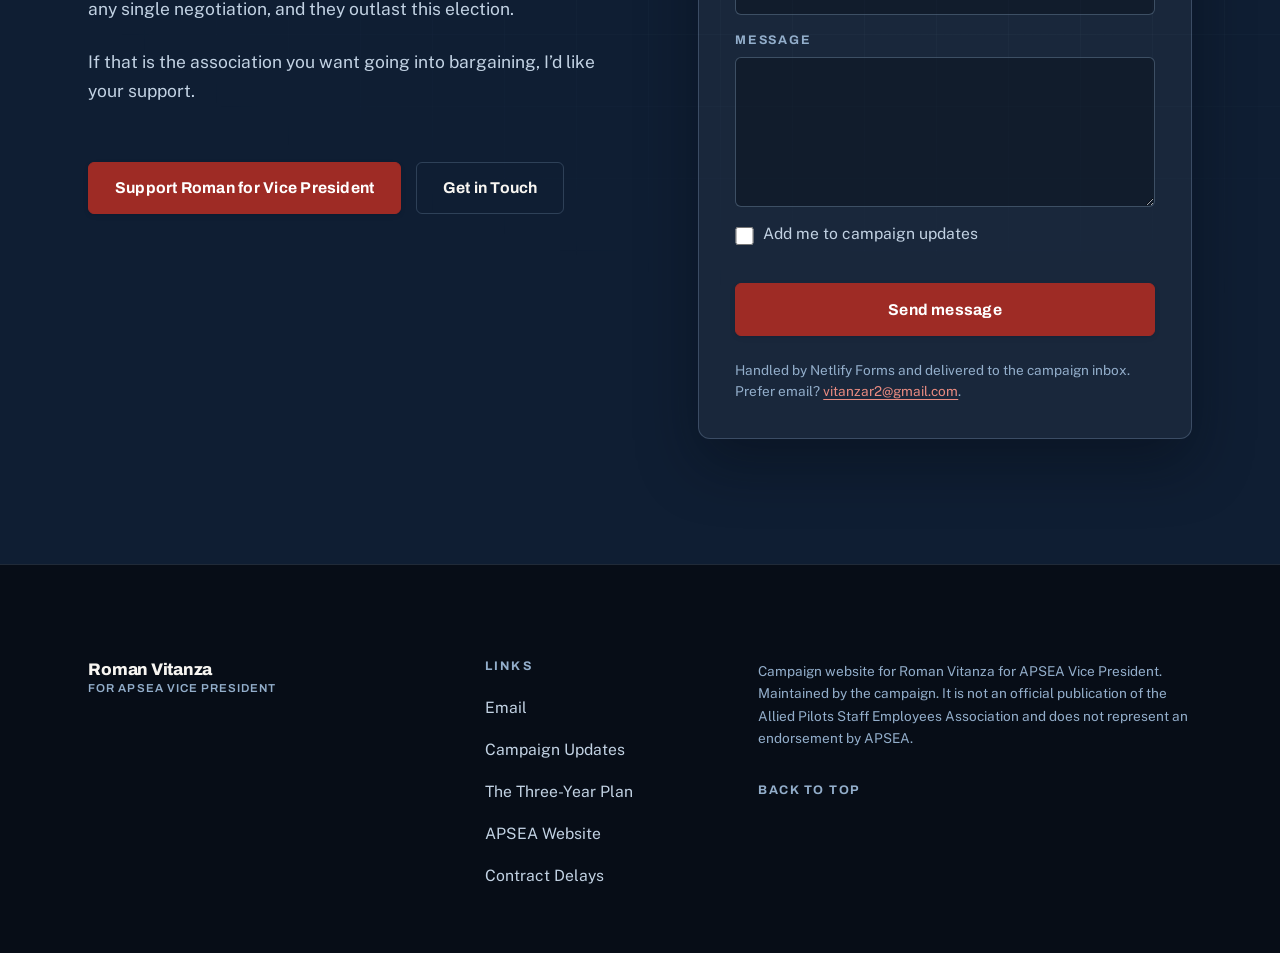
==== commit 24baae21: "Merge pull request #16 from EdgerAllenBro/claude/apsea-campaign-site-jhvy9r Add organization affilia" ====
--- a/index.html
+++ b/index.html
@@ -867,8 +867,7 @@
             <figure class="endorsement">
               <blockquote class="endorsement__quote">
                 <p>
-                  &ldquo;Roman may not have all the answers, or even understand the problem, but
-                  he&rsquo;s going to answer any way&rdquo;
+                  &ldquo;He won't claim to understand everything, but he'll provide his best thinking and lead through the challenge.&rdquo;
                 </p>
               </blockquote>
               <figcaption class="endorsement__source">
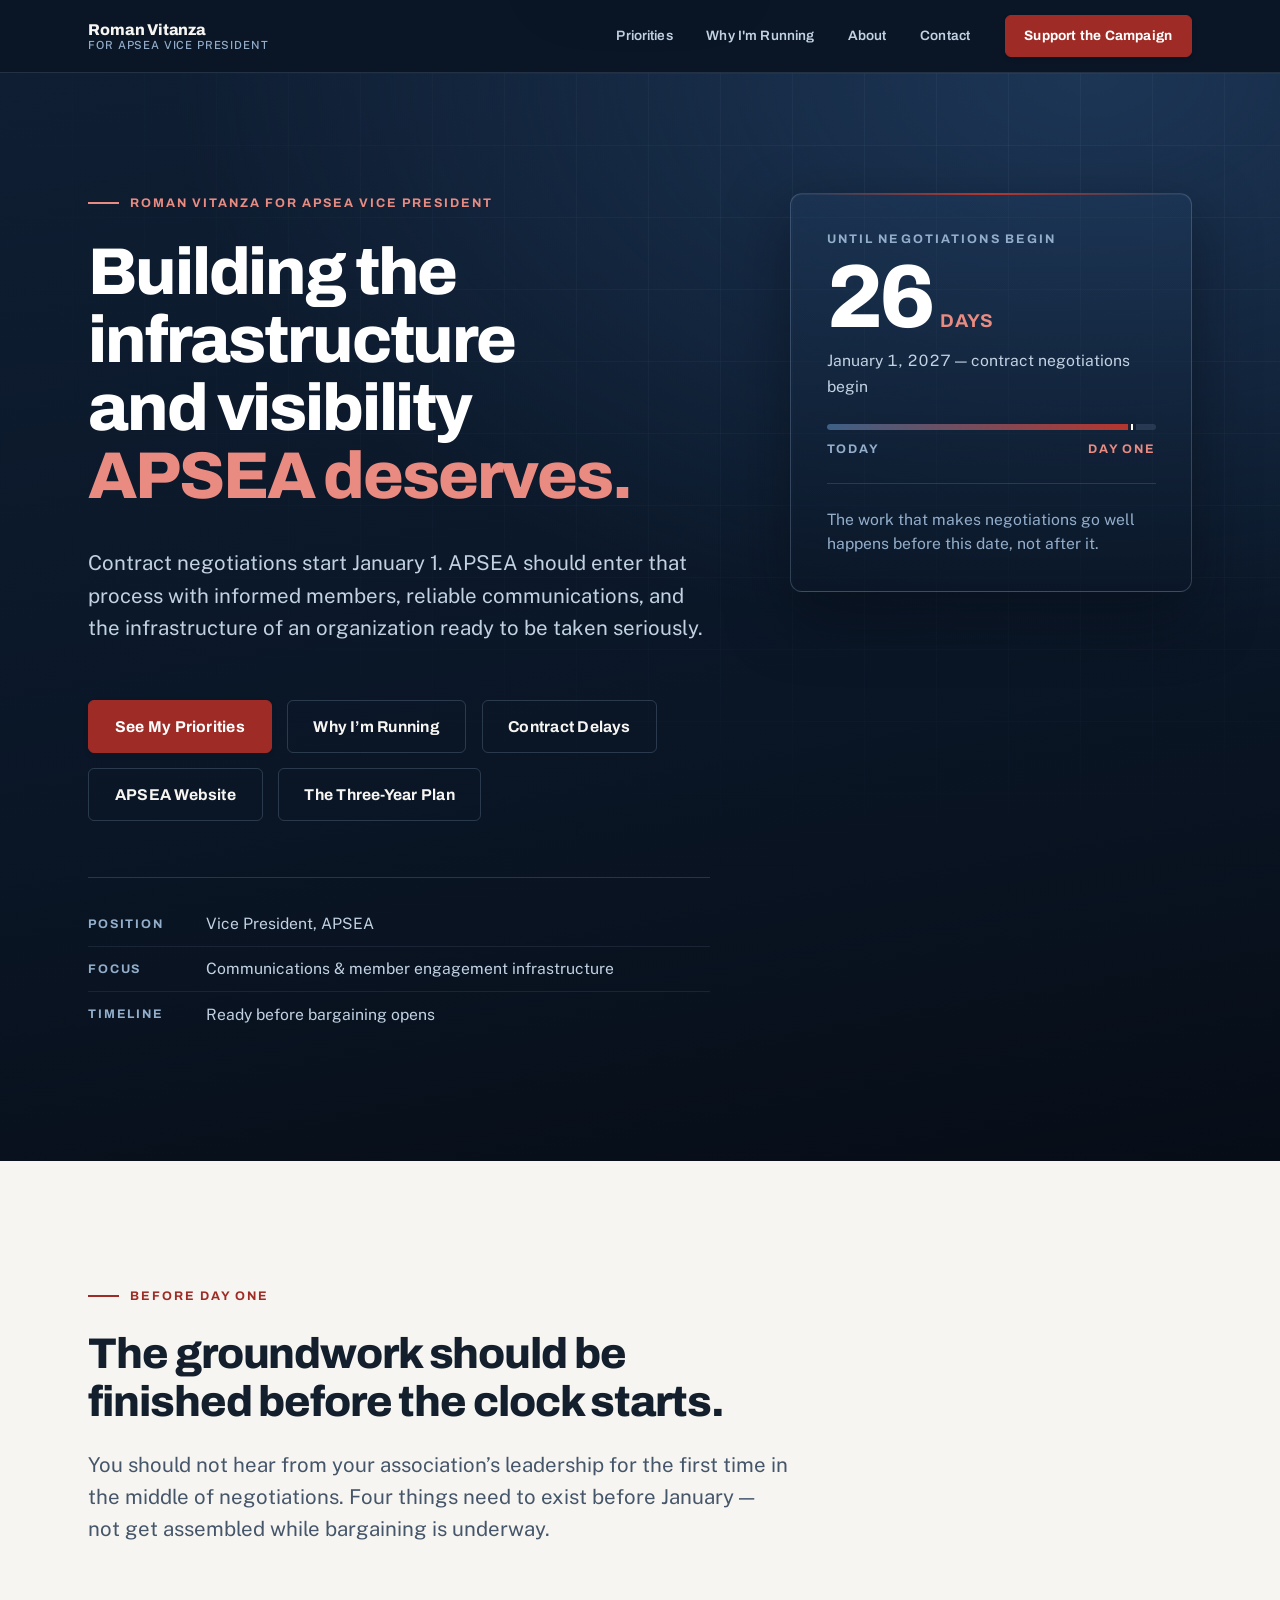
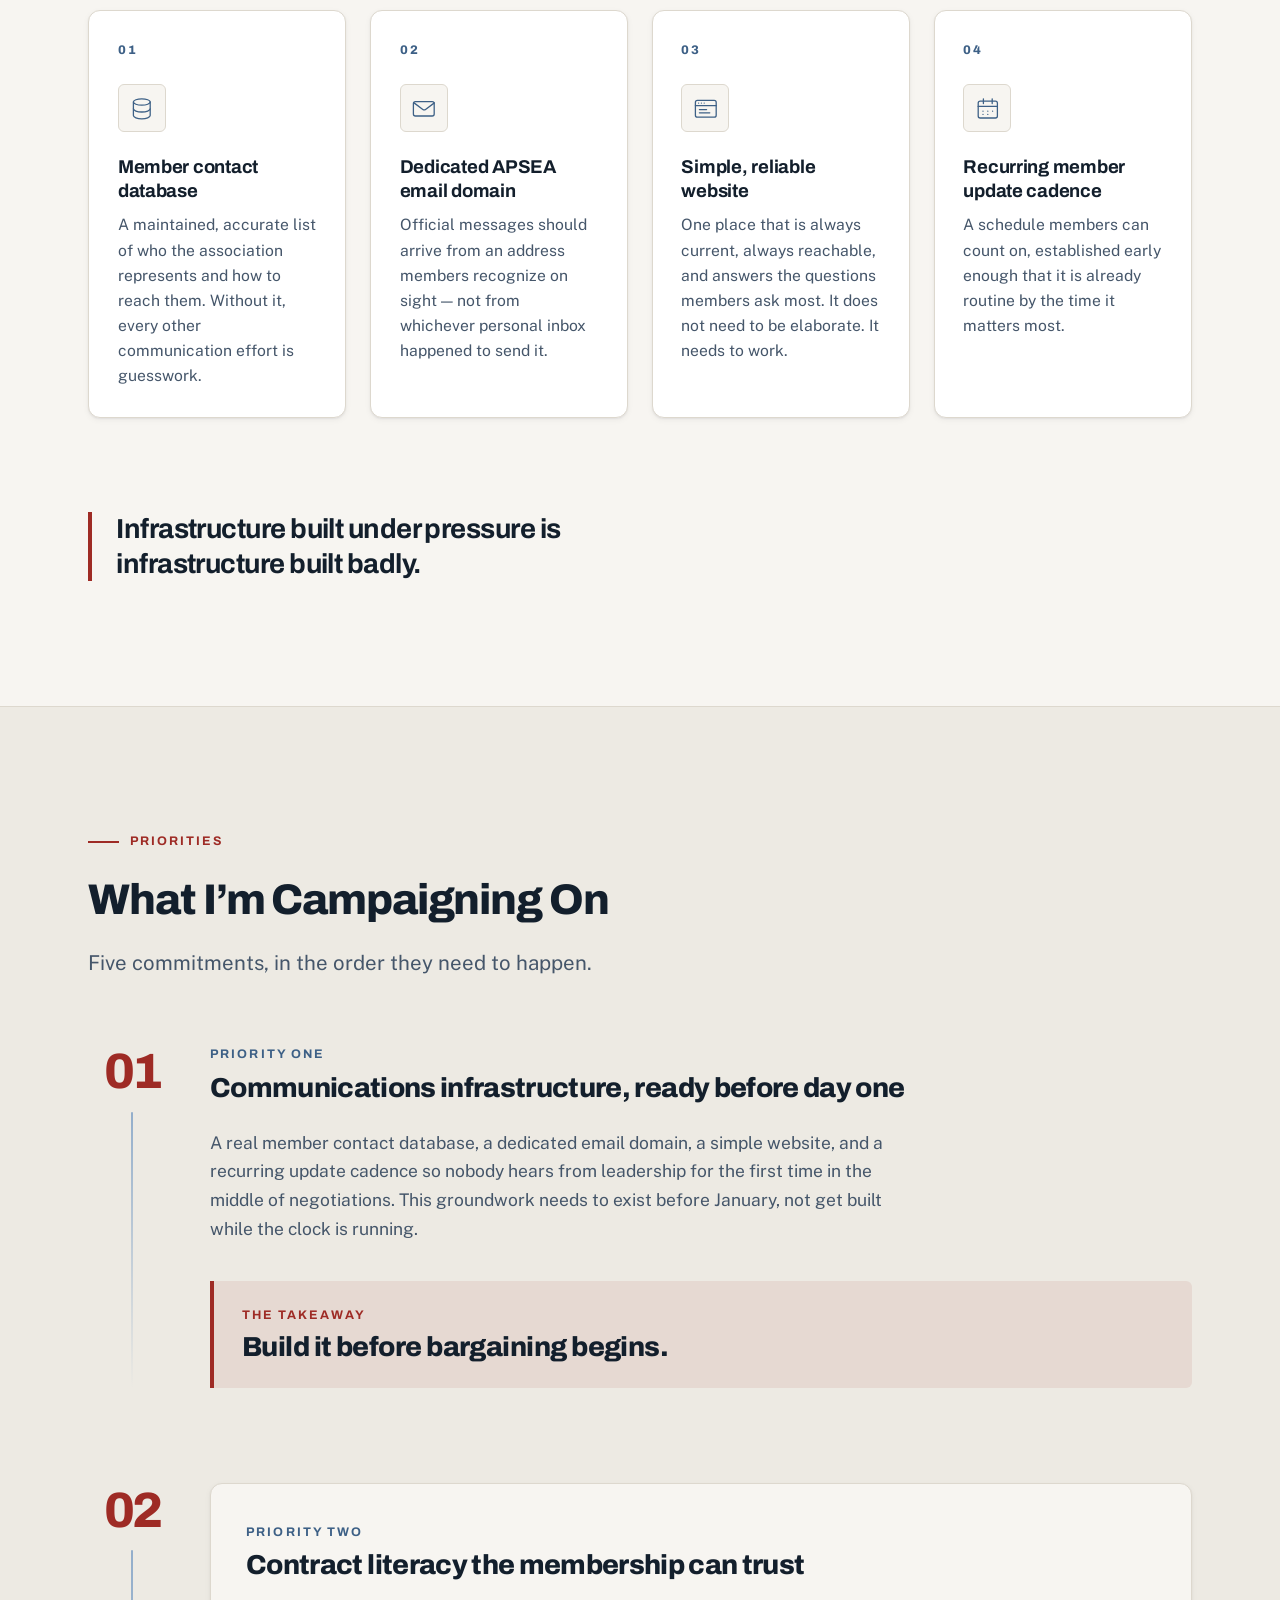
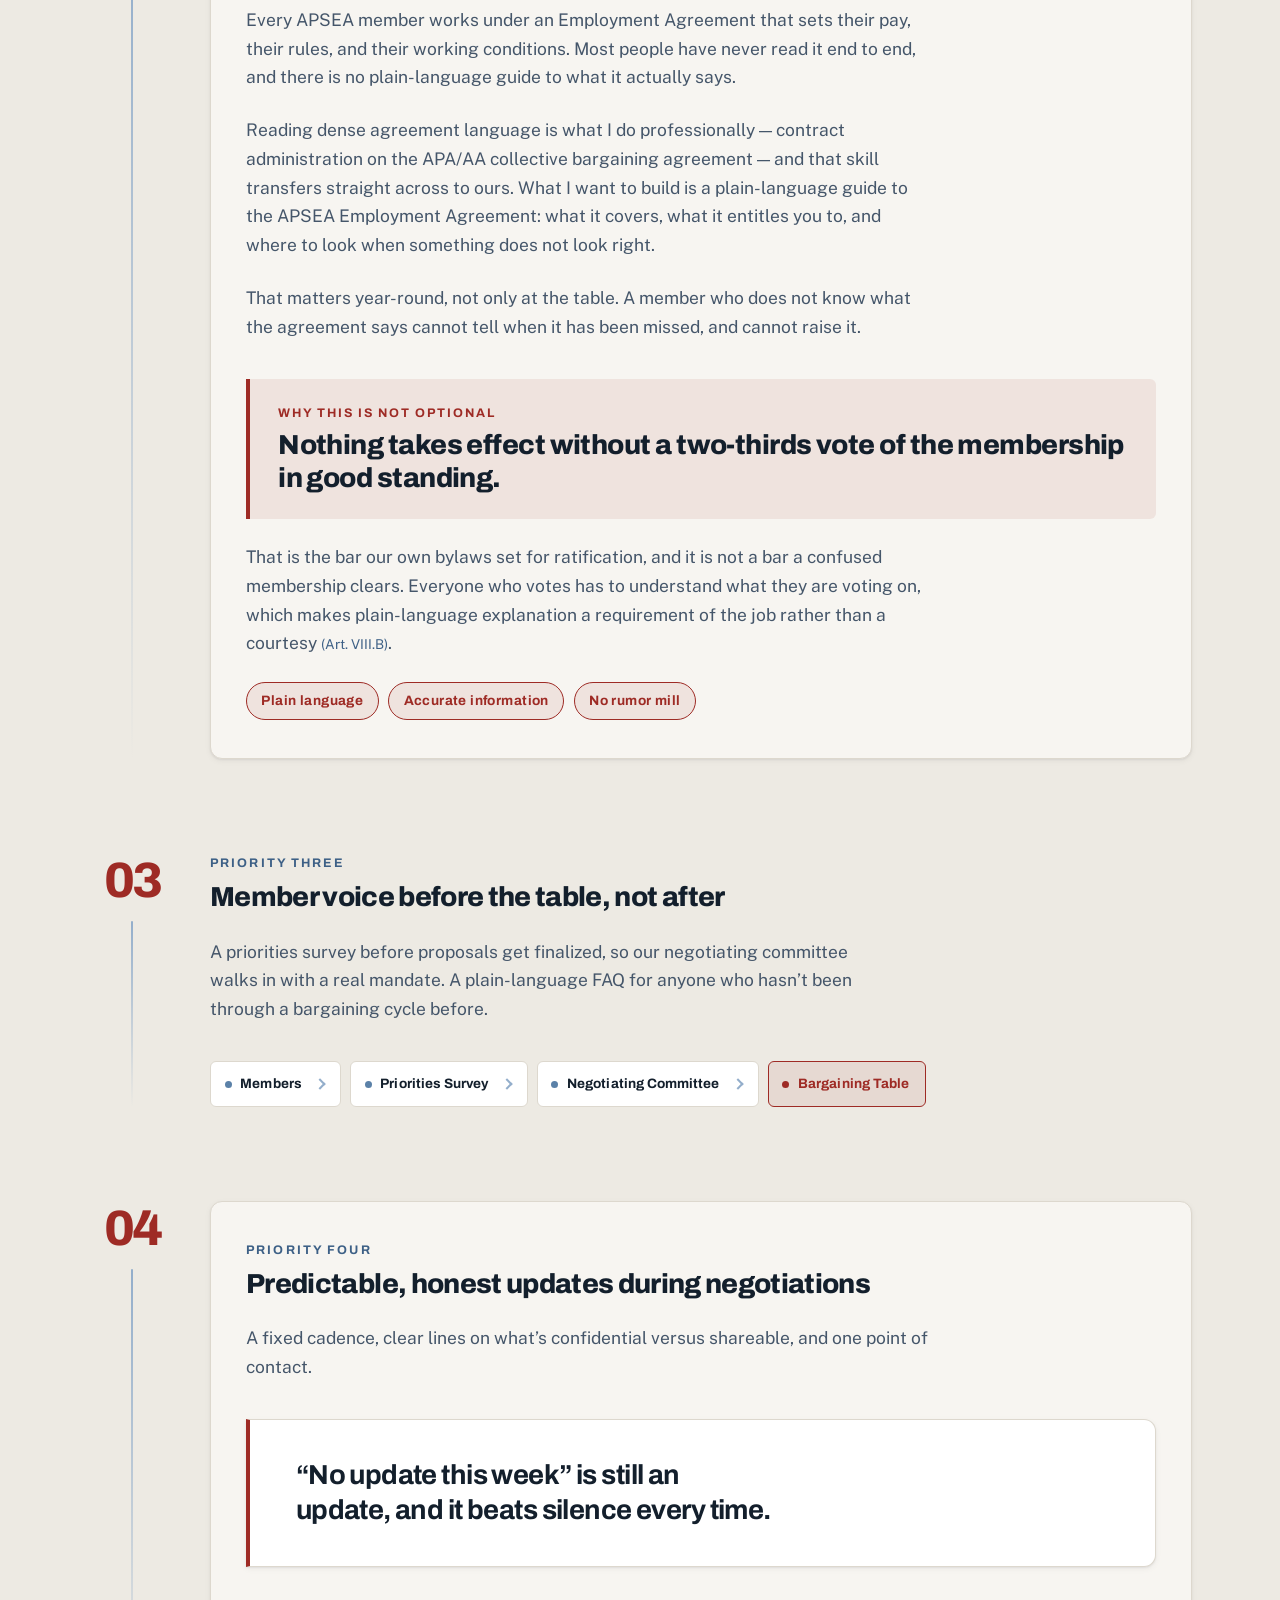
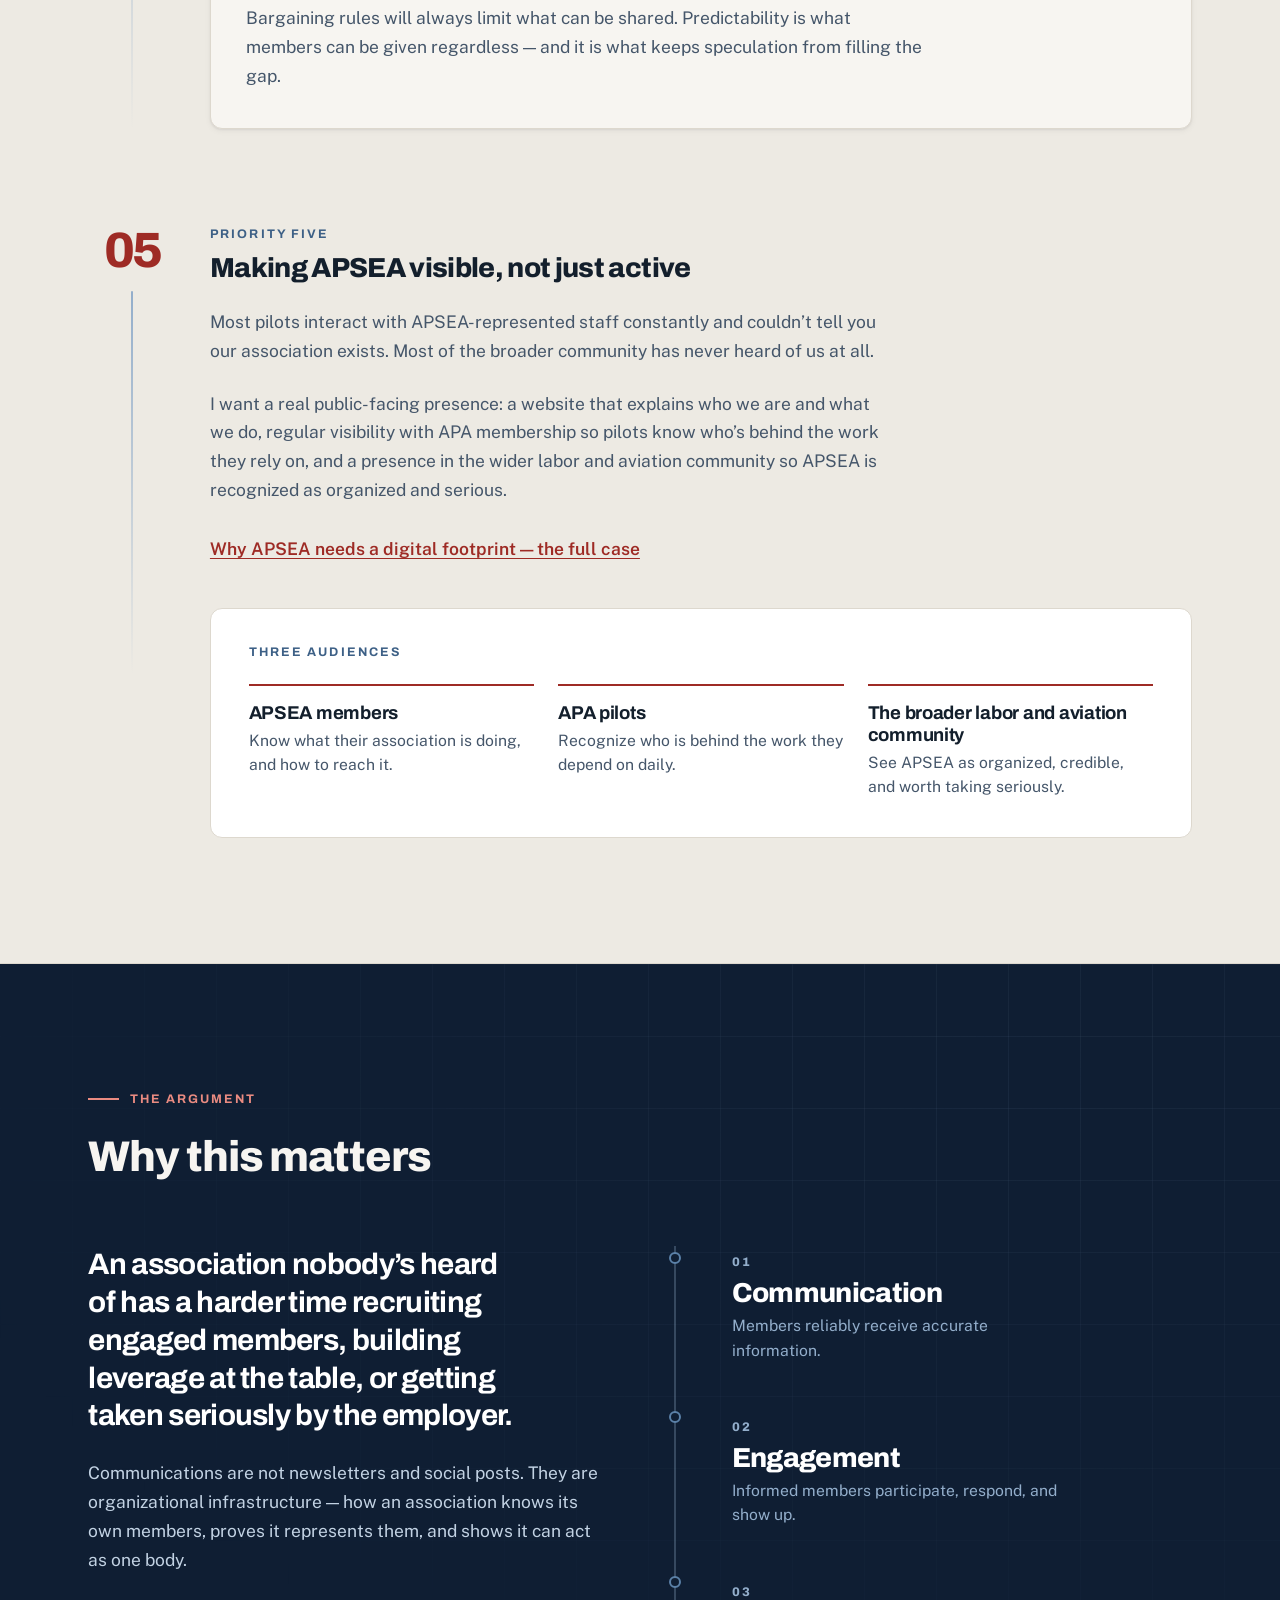
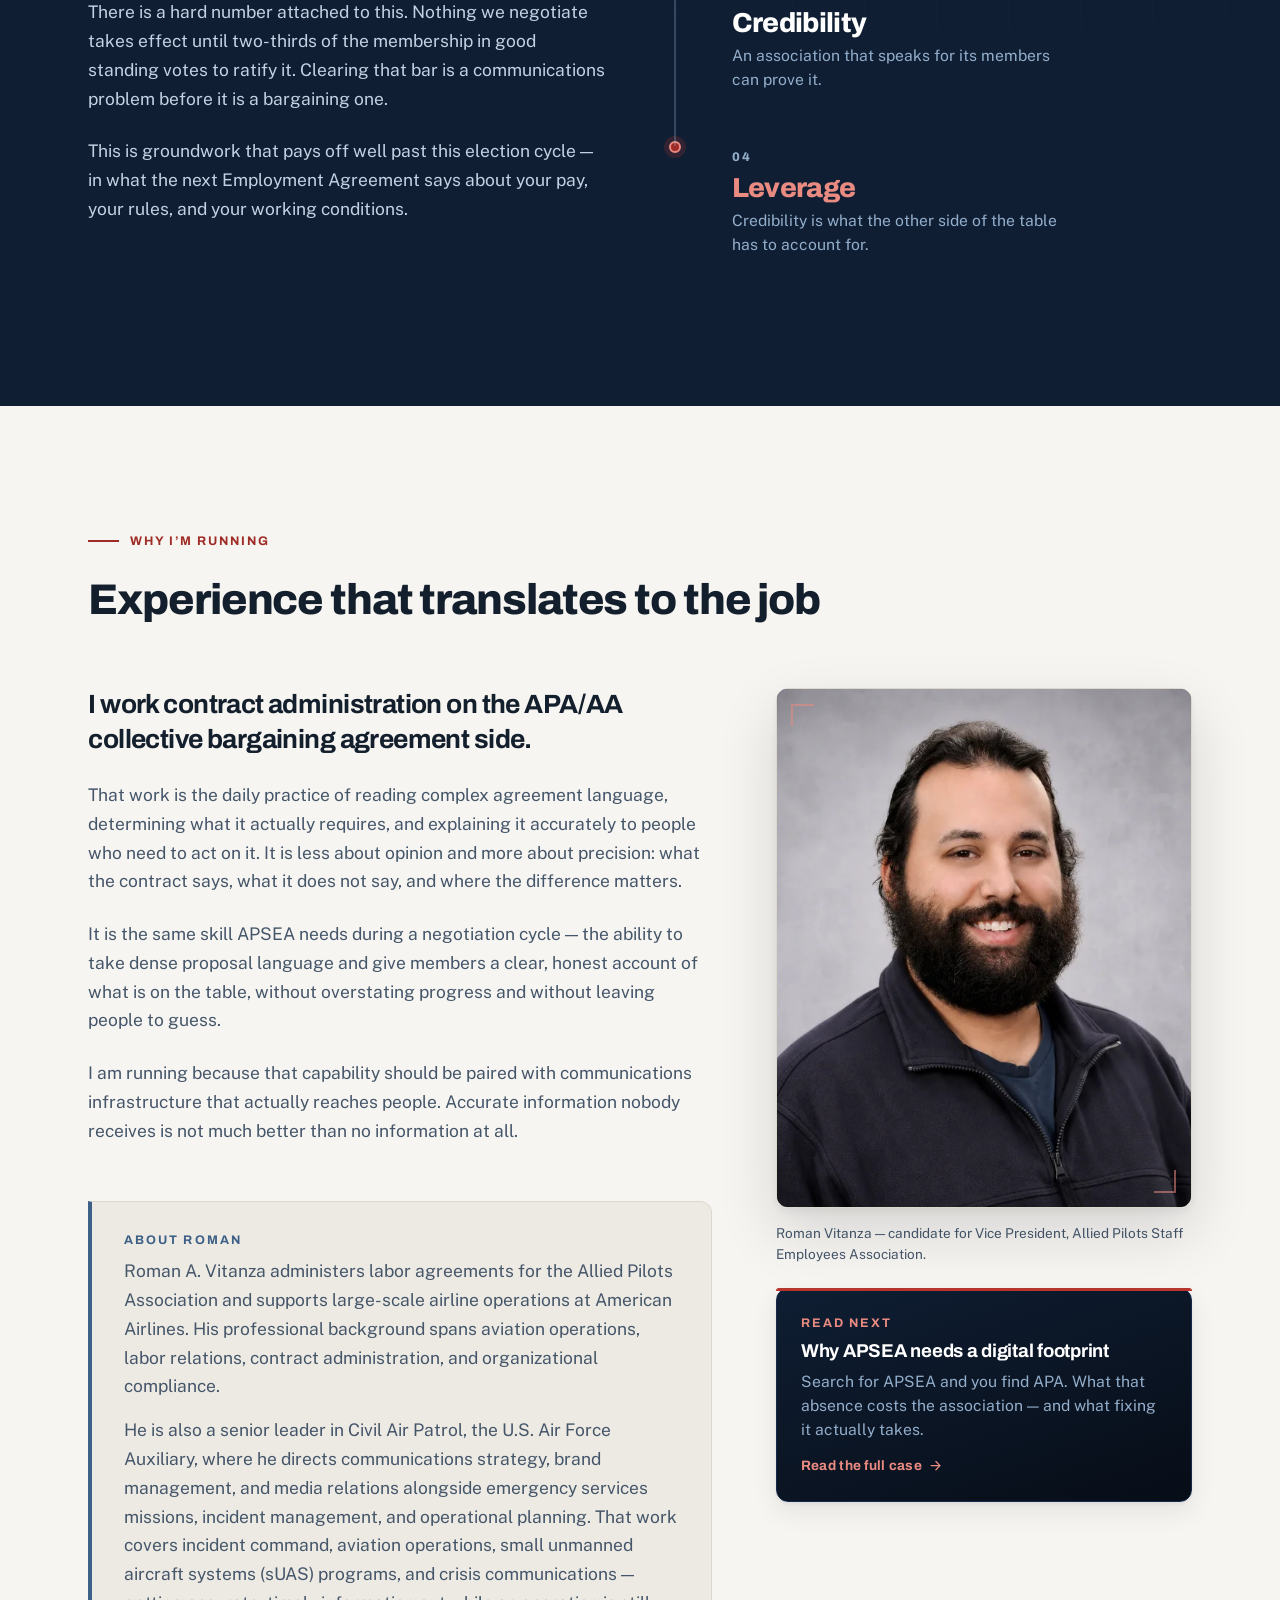
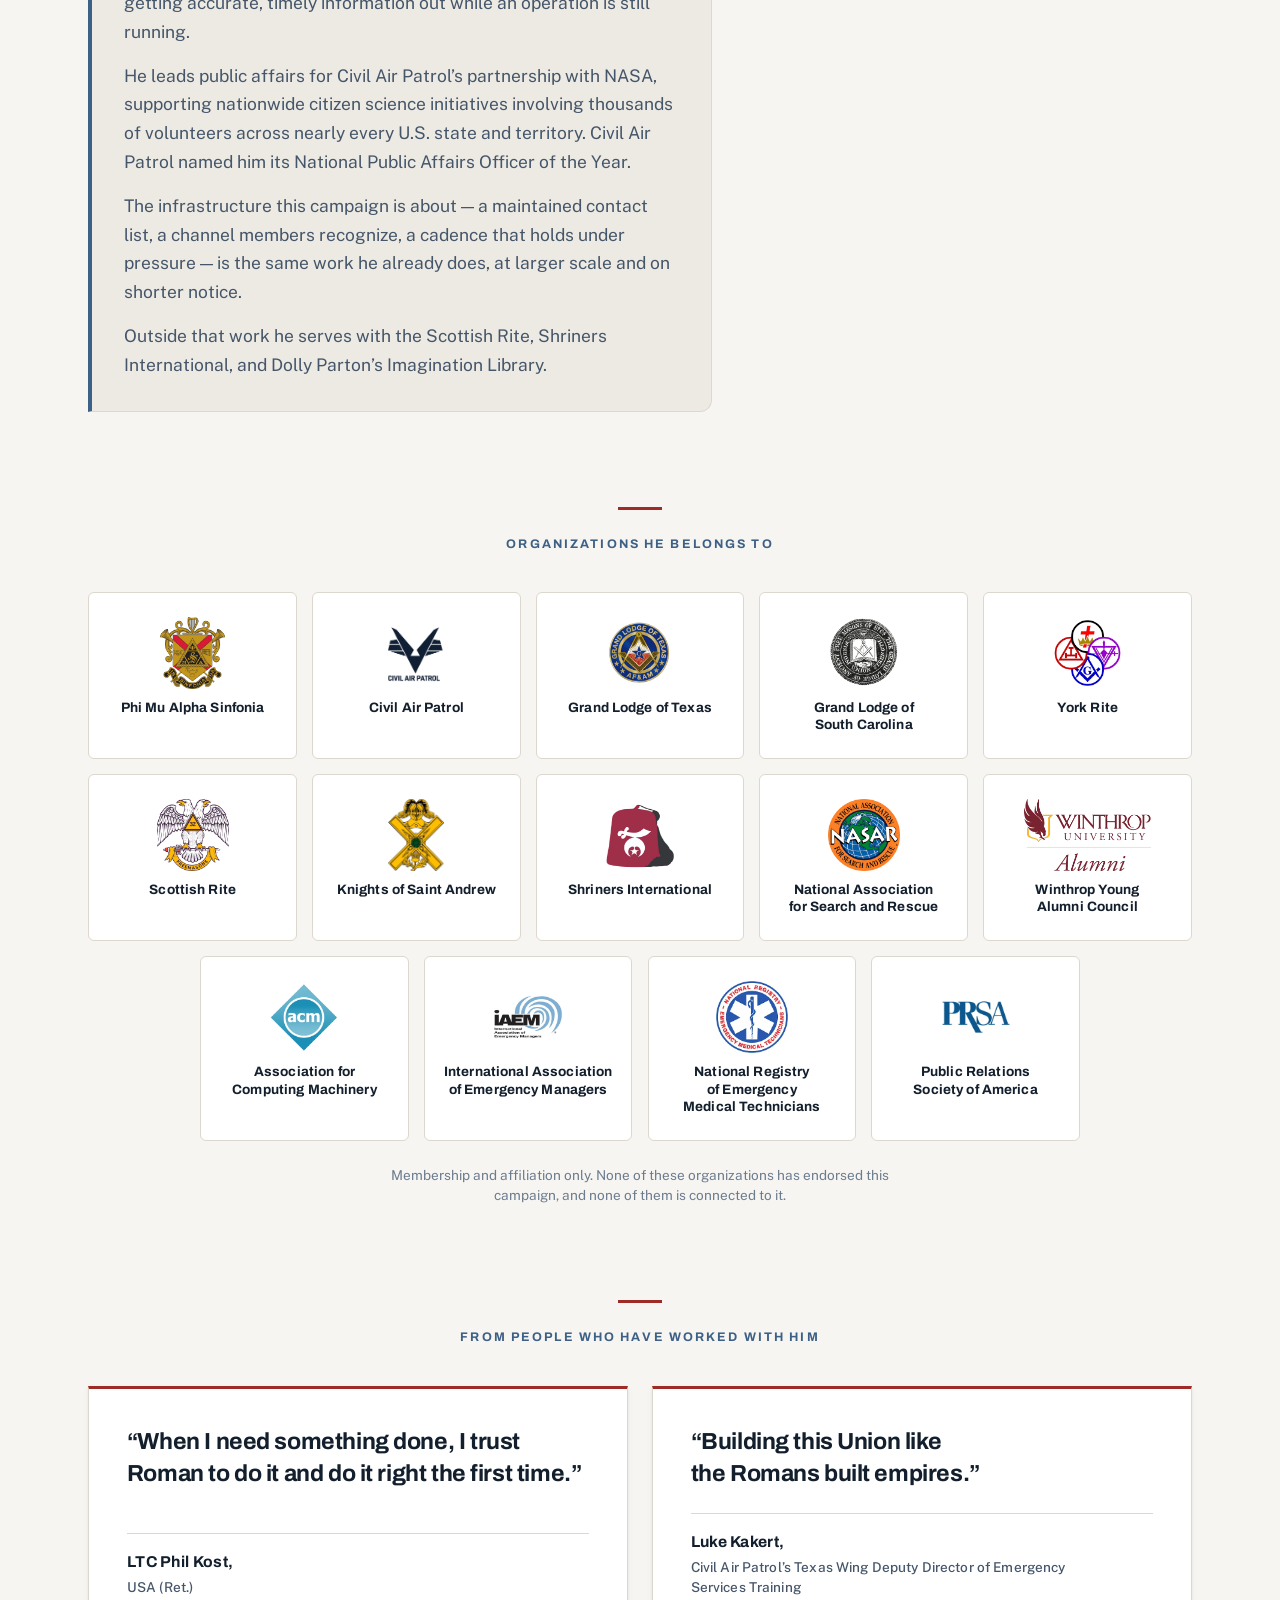
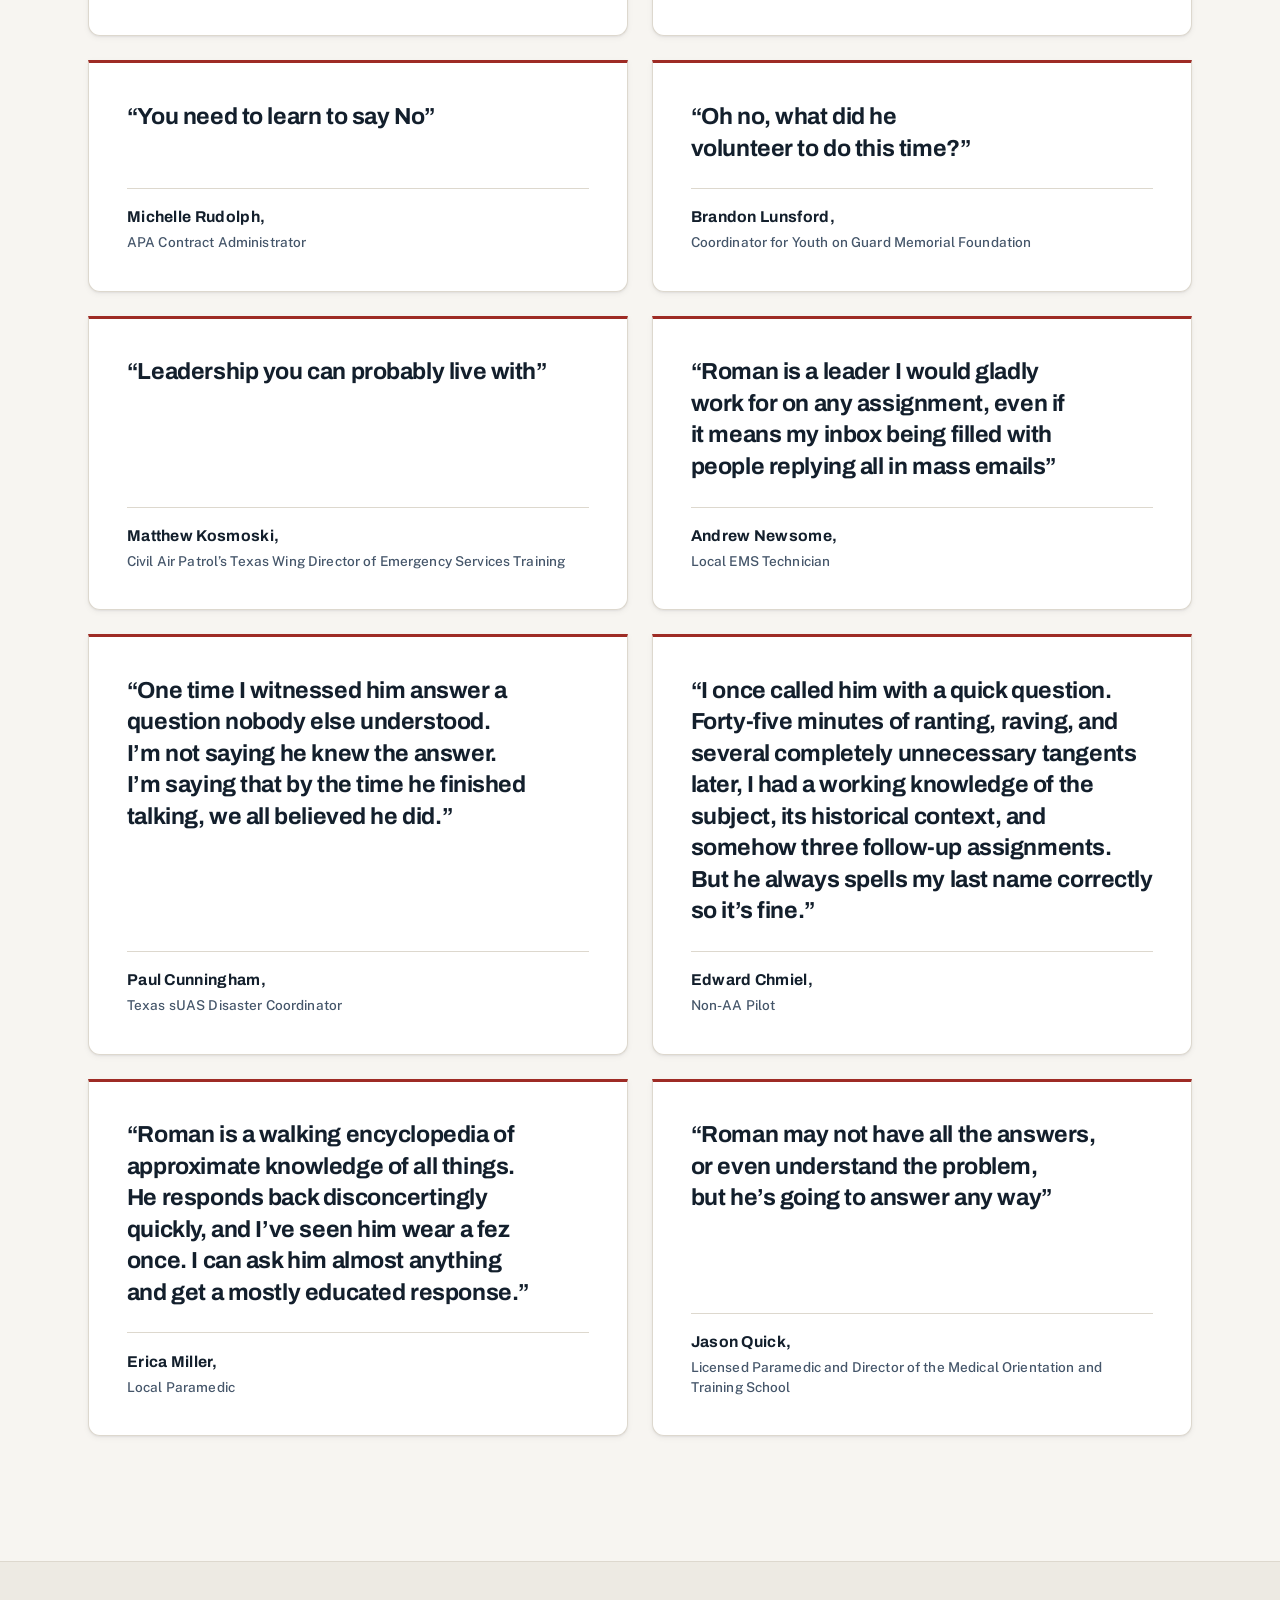
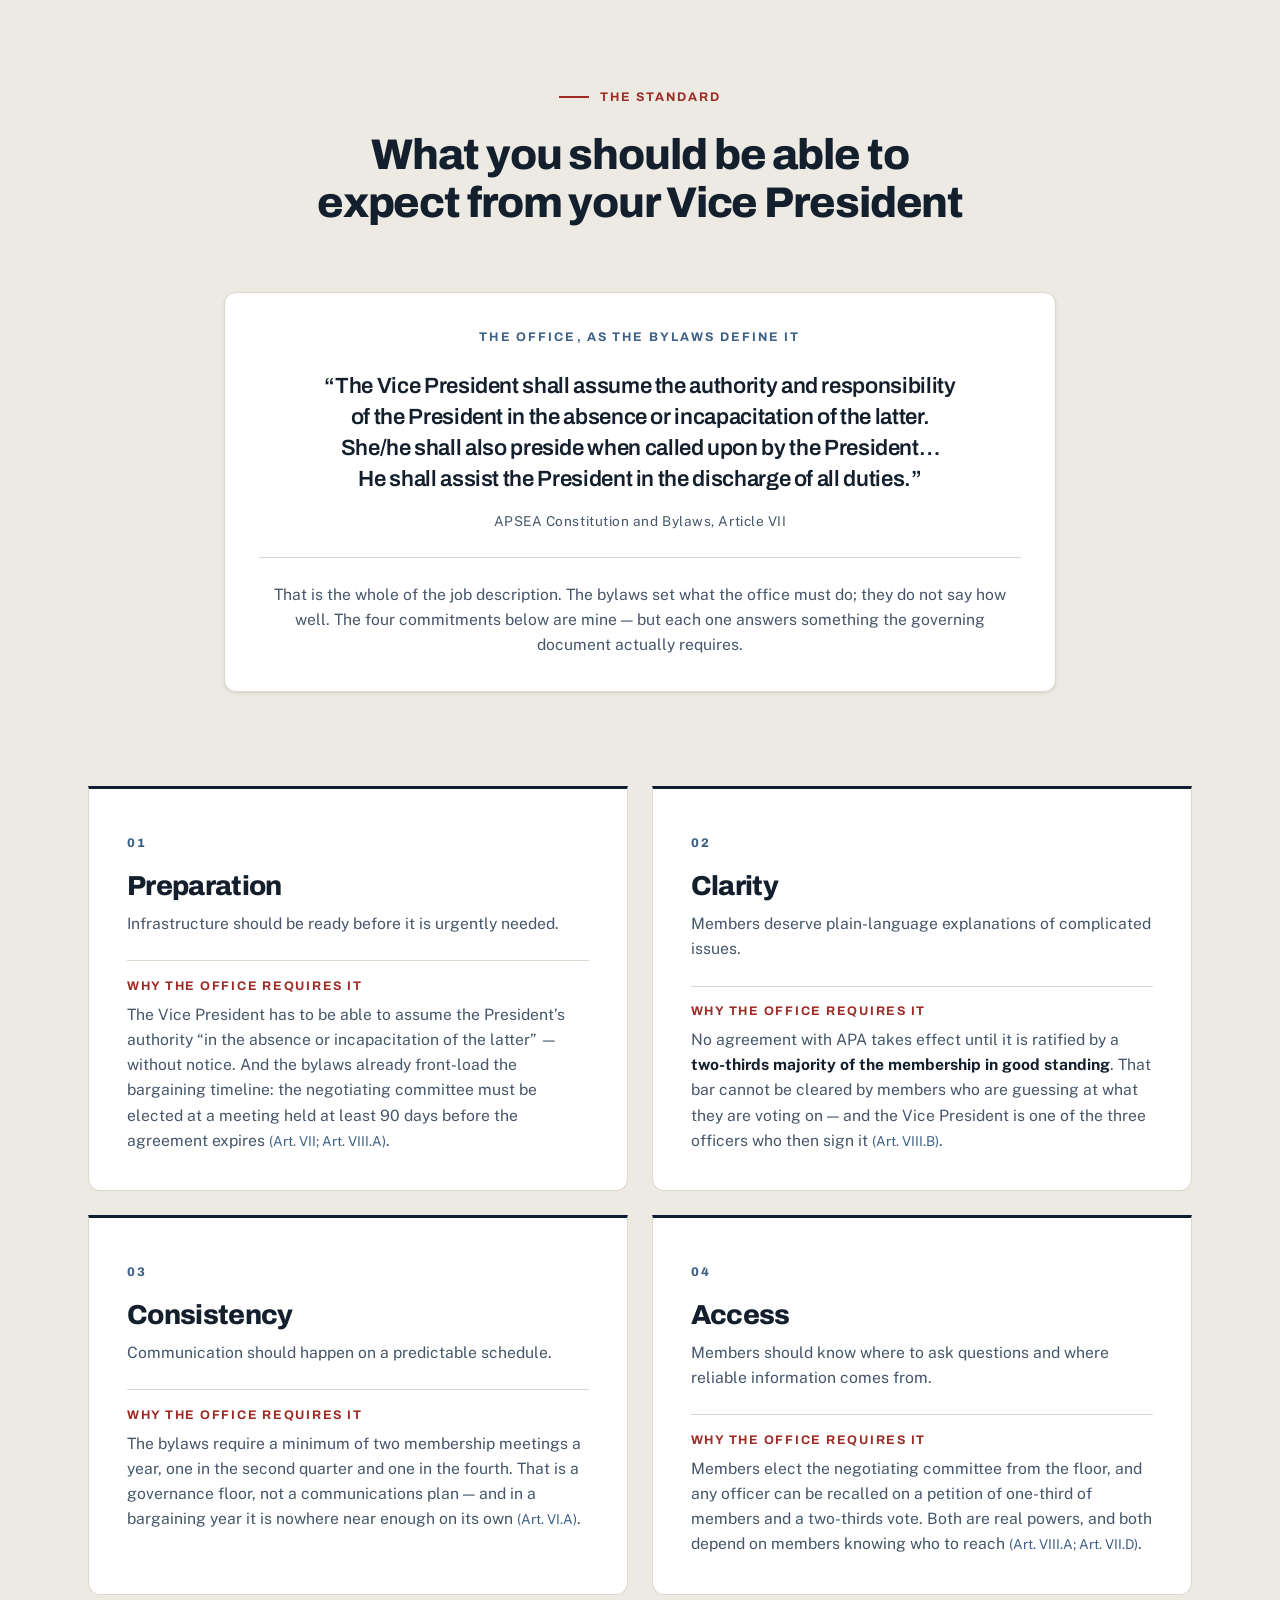
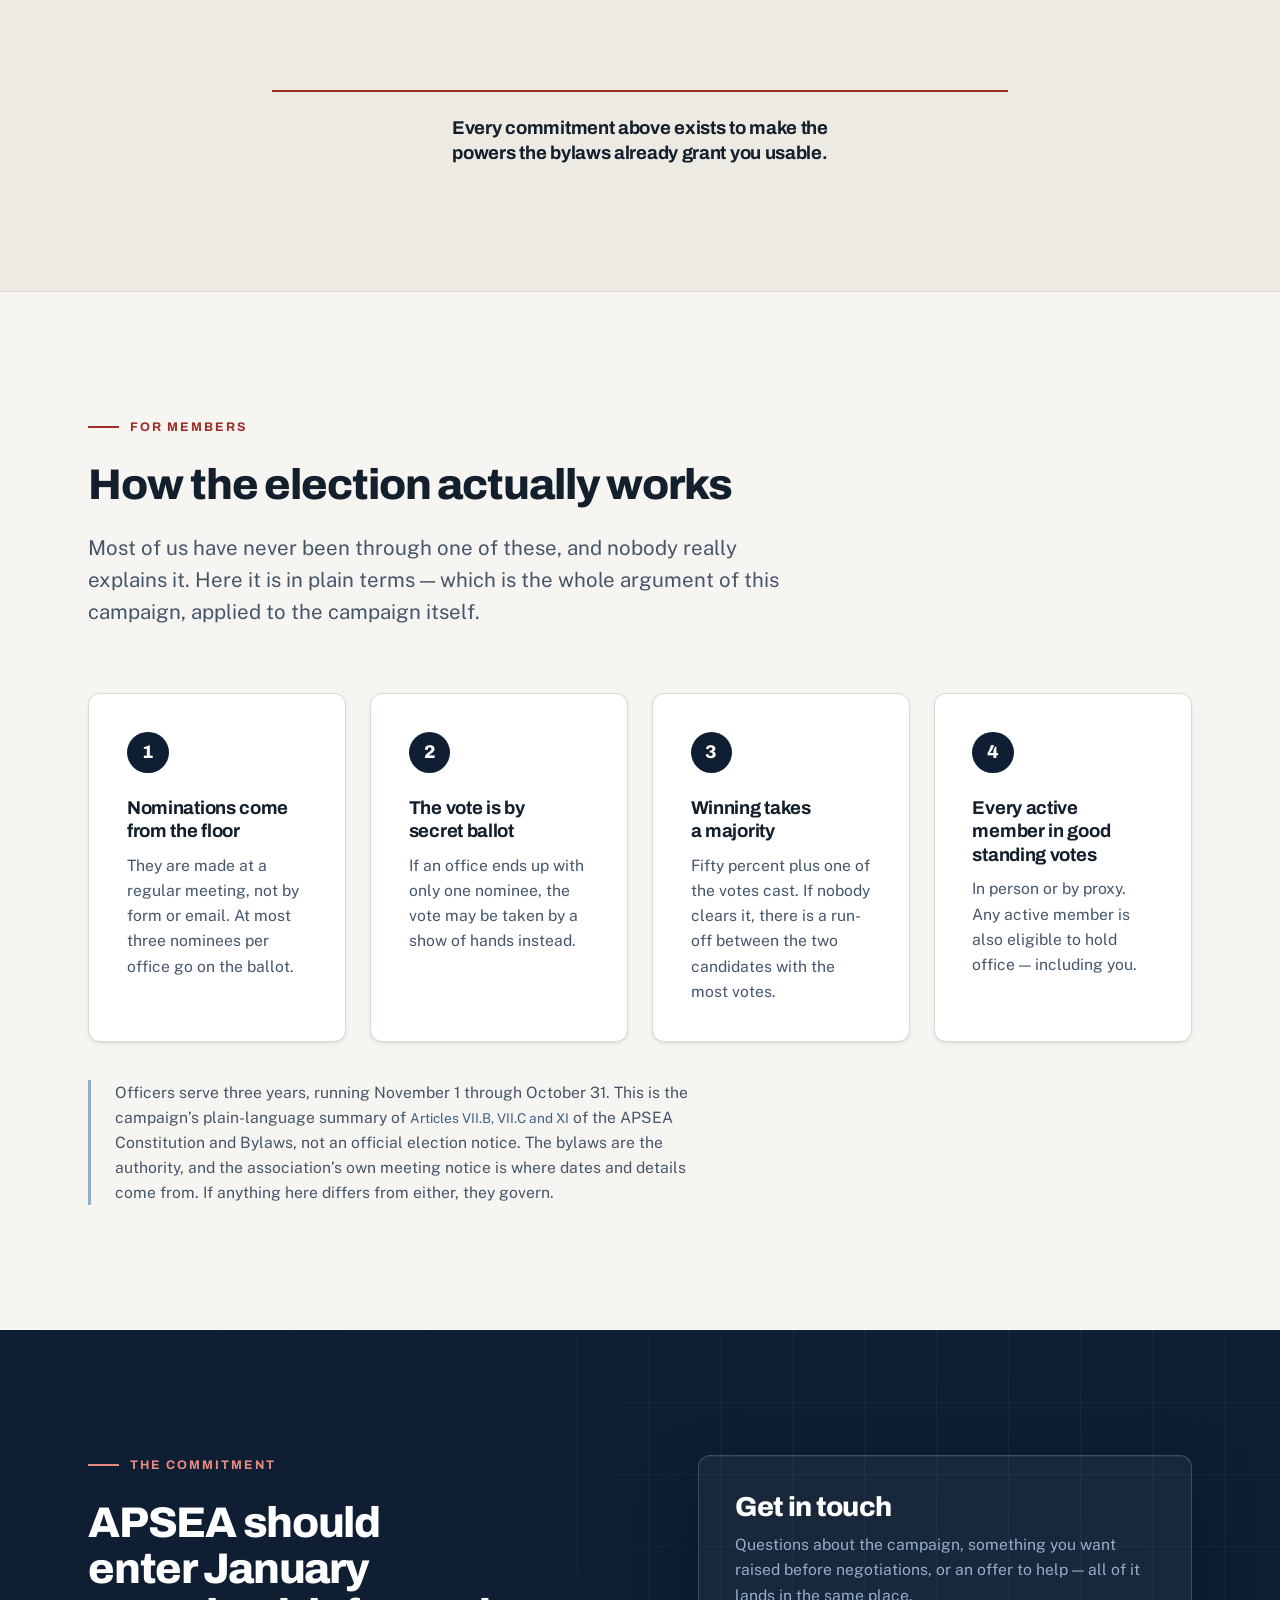
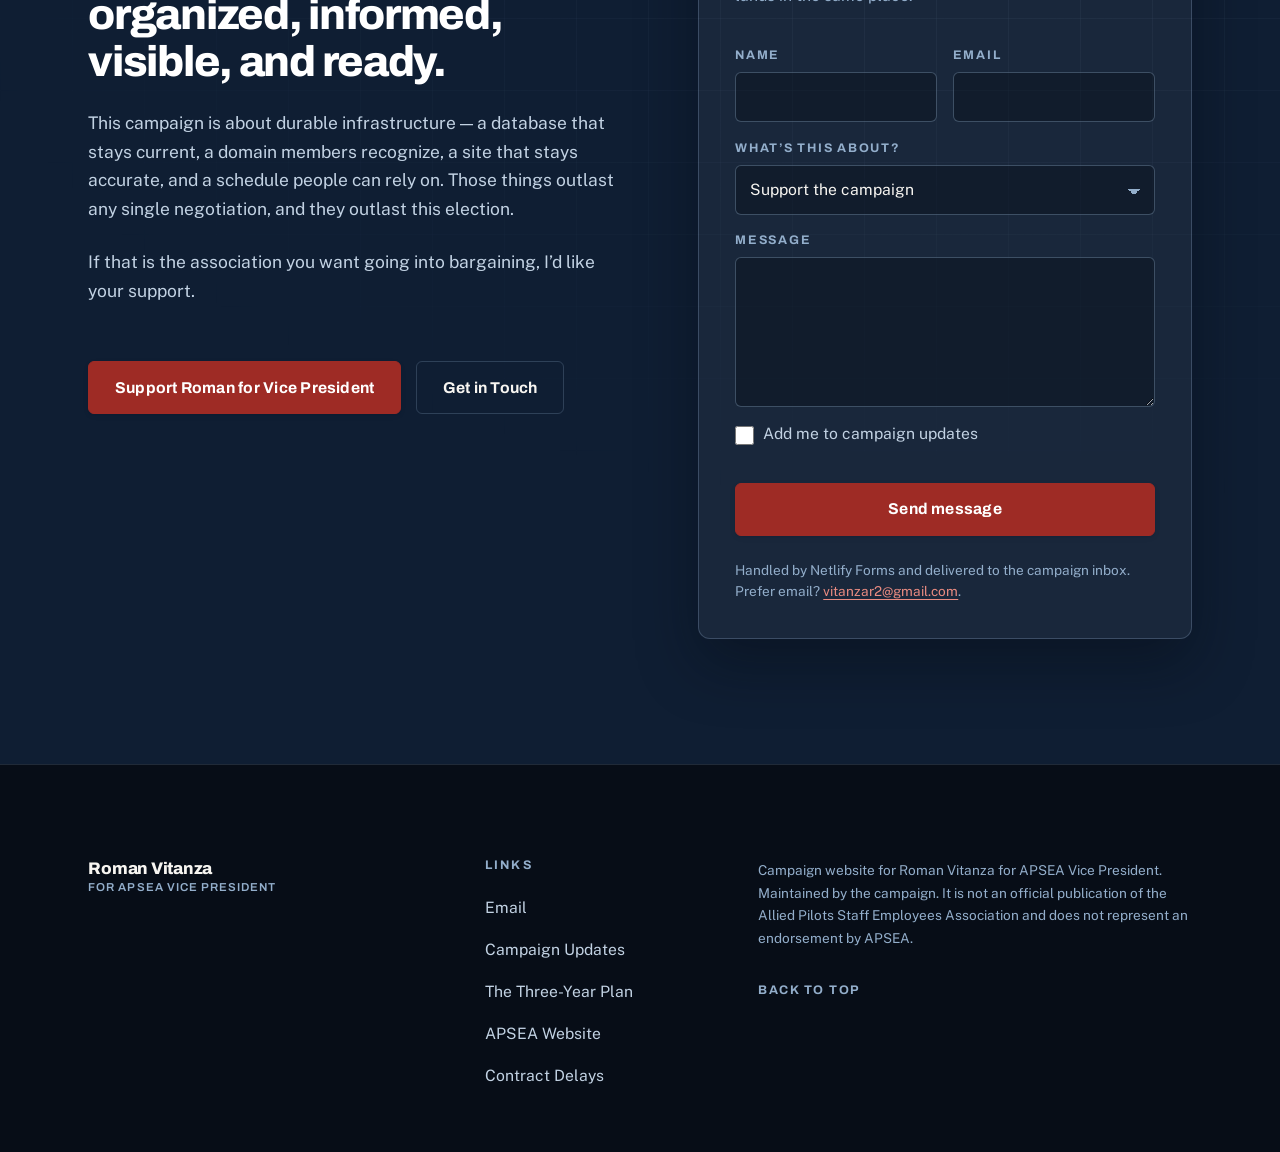
==== commit f81100bf: "Add four more organizations to the affiliations grid Adds Association for Computing Machinery, Inter" ====
--- a/index.html
+++ b/index.html
@@ -726,6 +726,26 @@
                    alt="" width="250" height="142" loading="lazy" decoding="async">
               <span class="org__name">Winthrop Young Alumni Council</span>
             </li>
+            <li class="org">
+              <img class="org__mark" src="images/logos/acm.webp"
+                   alt="" width="480" height="480" loading="lazy" decoding="async">
+              <span class="org__name">Association for Computing Machinery</span>
+            </li>
+            <li class="org">
+              <img class="org__mark" src="images/logos/iaem.webp"
+                   alt="" width="480" height="480" loading="lazy" decoding="async">
+              <span class="org__name">International Association of Emergency Managers</span>
+            </li>
+            <li class="org">
+              <img class="org__mark" src="images/logos/nremt.webp"
+                   alt="" width="225" height="224" loading="lazy" decoding="async">
+              <span class="org__name">National Registry of Emergency Medical Technicians</span>
+            </li>
+            <li class="org">
+              <img class="org__mark" src="images/logos/prsa.webp"
+                   alt="" width="400" height="400" loading="lazy" decoding="async">
+              <span class="org__name">Public Relations Society of America</span>
+            </li>
           </ul>
 
           <p class="orgs__note">
@@ -867,7 +887,8 @@
             <figure class="endorsement">
               <blockquote class="endorsement__quote">
                 <p>
-                  &ldquo;He won't claim to understand everything, but he'll provide his best thinking and lead through the challenge.&rdquo;
+                  &ldquo;Roman may not have all the answers, or even understand the problem, but
+                  he&rsquo;s going to answer any way&rdquo;
                 </p>
               </blockquote>
               <figcaption class="endorsement__source">
--- a/style.css
+++ b/style.css
@@ -1623,9 +1623,10 @@
 
 
 /* --- Affiliations (membership logo grid) -------------------------------
-   Column counts are 2 and 5 only, never 3 or 4. There are ten logos, and
-   2 and 5 are the divisors that leave no half-empty final row — a single
-   orphaned mark under a full row reads as a loading failure. */
+   Flex rather than grid, so a final short row centres under the full ones
+   instead of hanging off the left edge. The set has grown twice already;
+   this way the layout stays right at any count without the column maths
+   having to be redone each time. */
 .orgs {
   margin-top: var(--space-2xl);
   text-align: center;
@@ -1651,19 +1652,18 @@
 }
 
 .orgs__grid {
-  display: grid;
-  grid-template-columns: repeat(2, 1fr);
+  display: flex;
+  flex-wrap: wrap;
+  justify-content: center;
   gap: var(--space-sm);
   margin: 0;
   padding: 0;
   list-style: none;
 }
 
-@media (min-width: 52rem) {
-  .orgs__grid { grid-template-columns: repeat(5, 1fr); }
-}
-
 .org {
+  /* Two up by default; the basis subtracts the single gap in the row. */
+  flex: 0 0 calc((100% - var(--space-sm)) / 2);
   display: flex;
   flex-direction: column;
   align-items: center;
@@ -1672,6 +1672,11 @@
   border: 1px solid var(--c-paper-line);
   border-radius: var(--radius);
   background: #fff;
+}
+
+@media (min-width: 52rem) {
+  /* Five up: four gaps to subtract. */
+  .org { flex-basis: calc((100% - 4 * var(--space-sm)) / 5); }
 }
 
 /* Fixed box with contain: the marks range from a wide wordmark to a
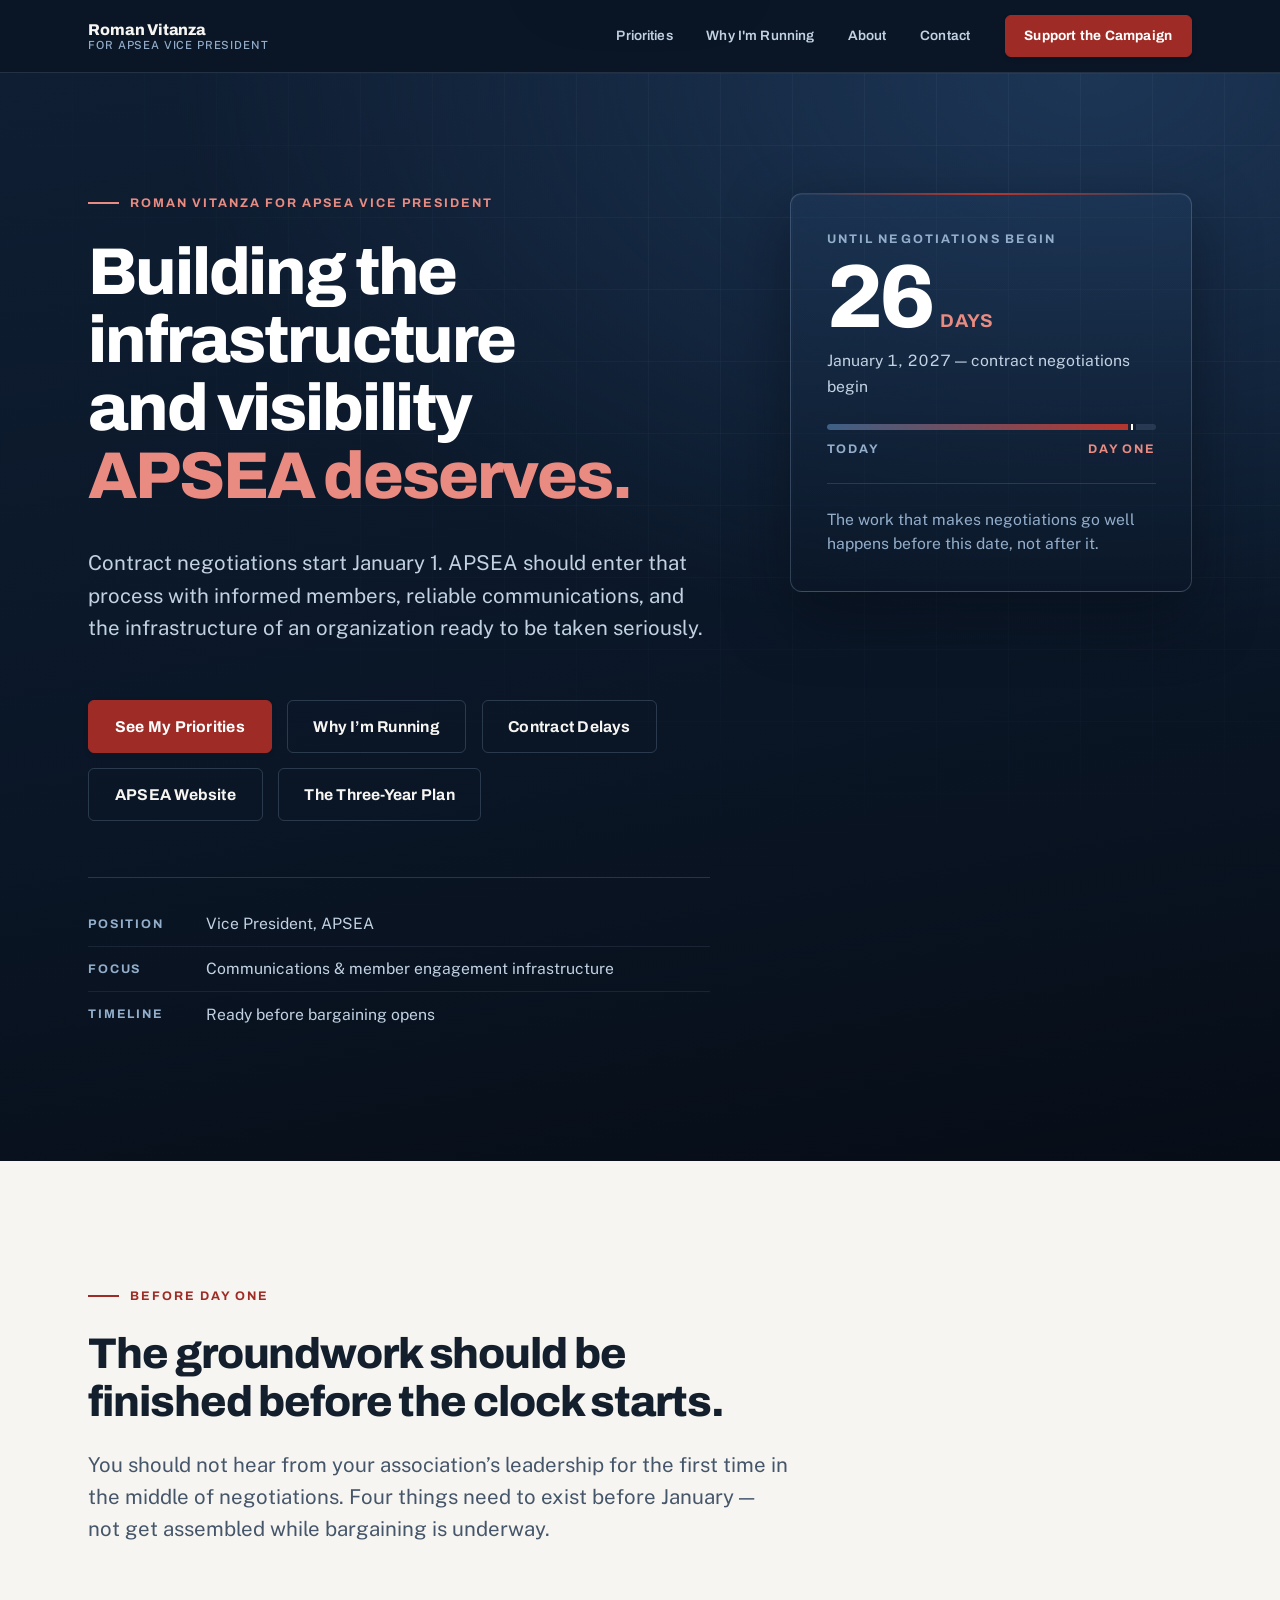
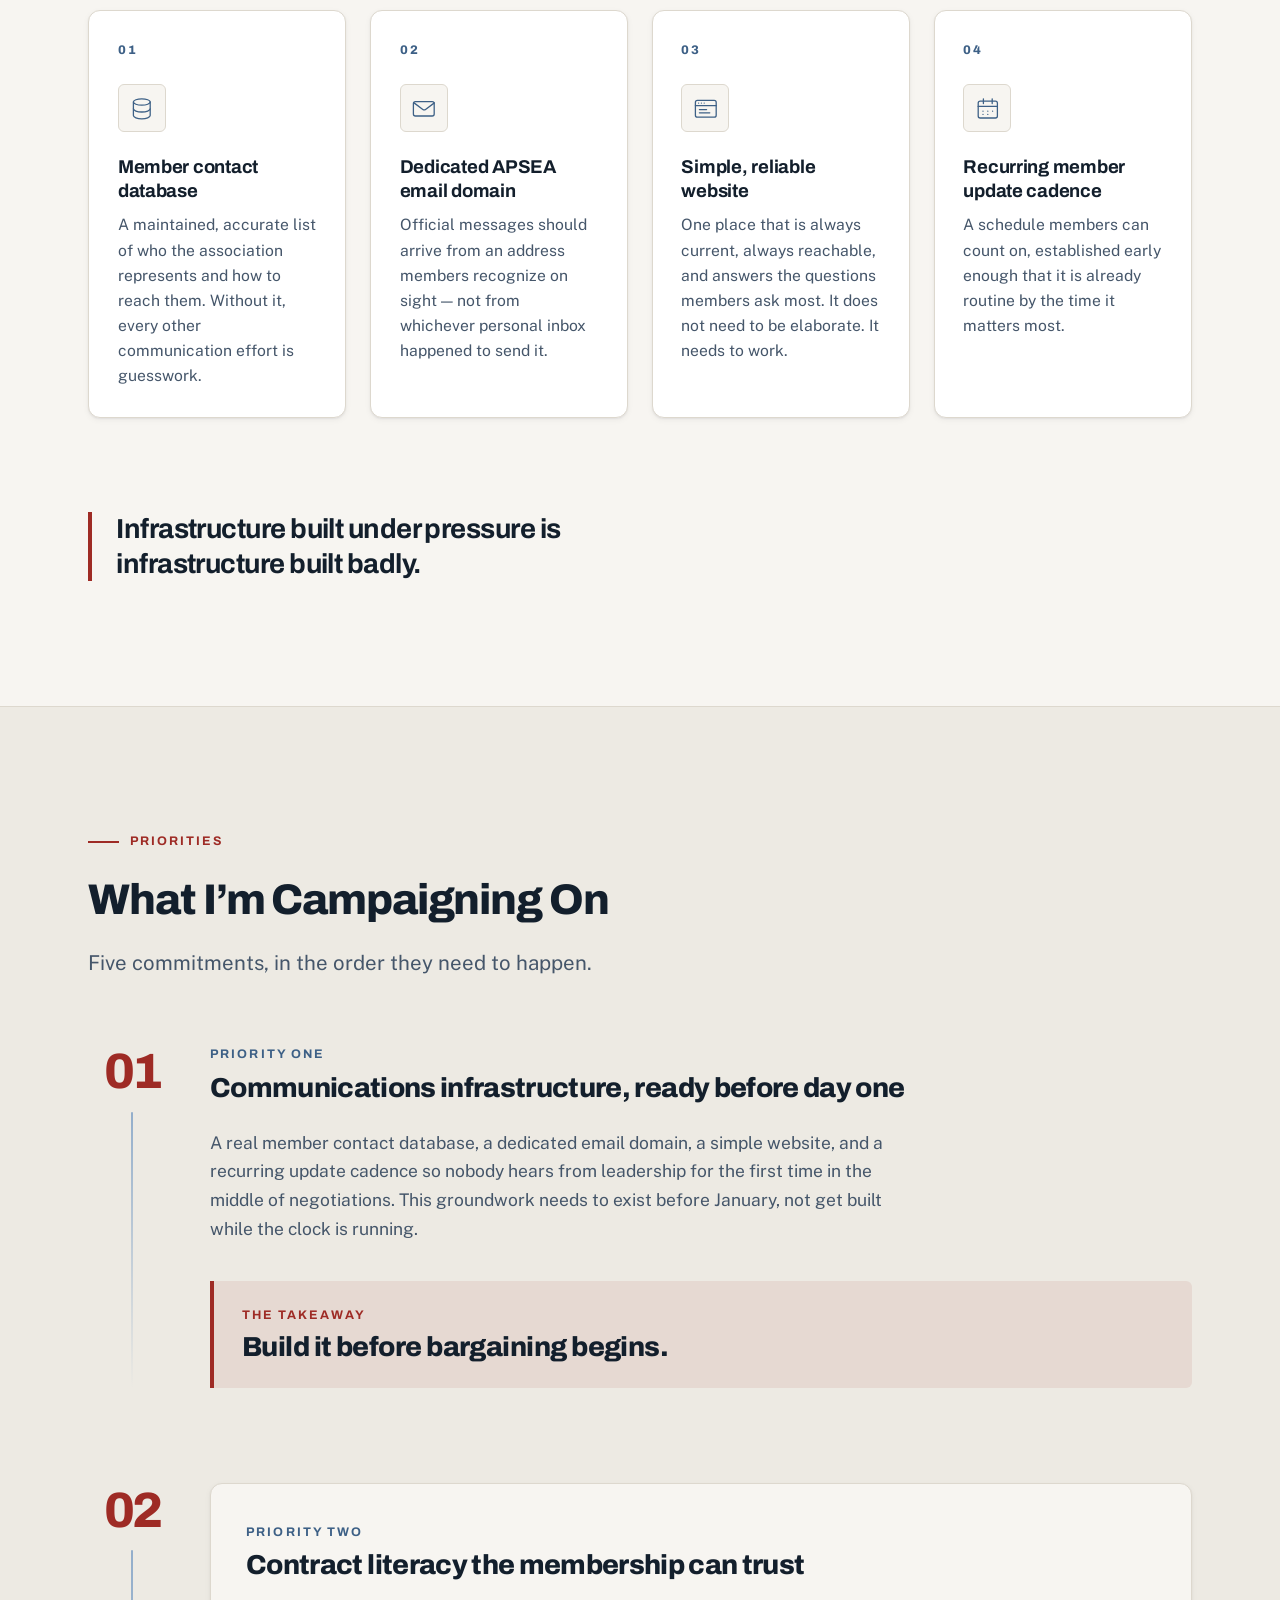
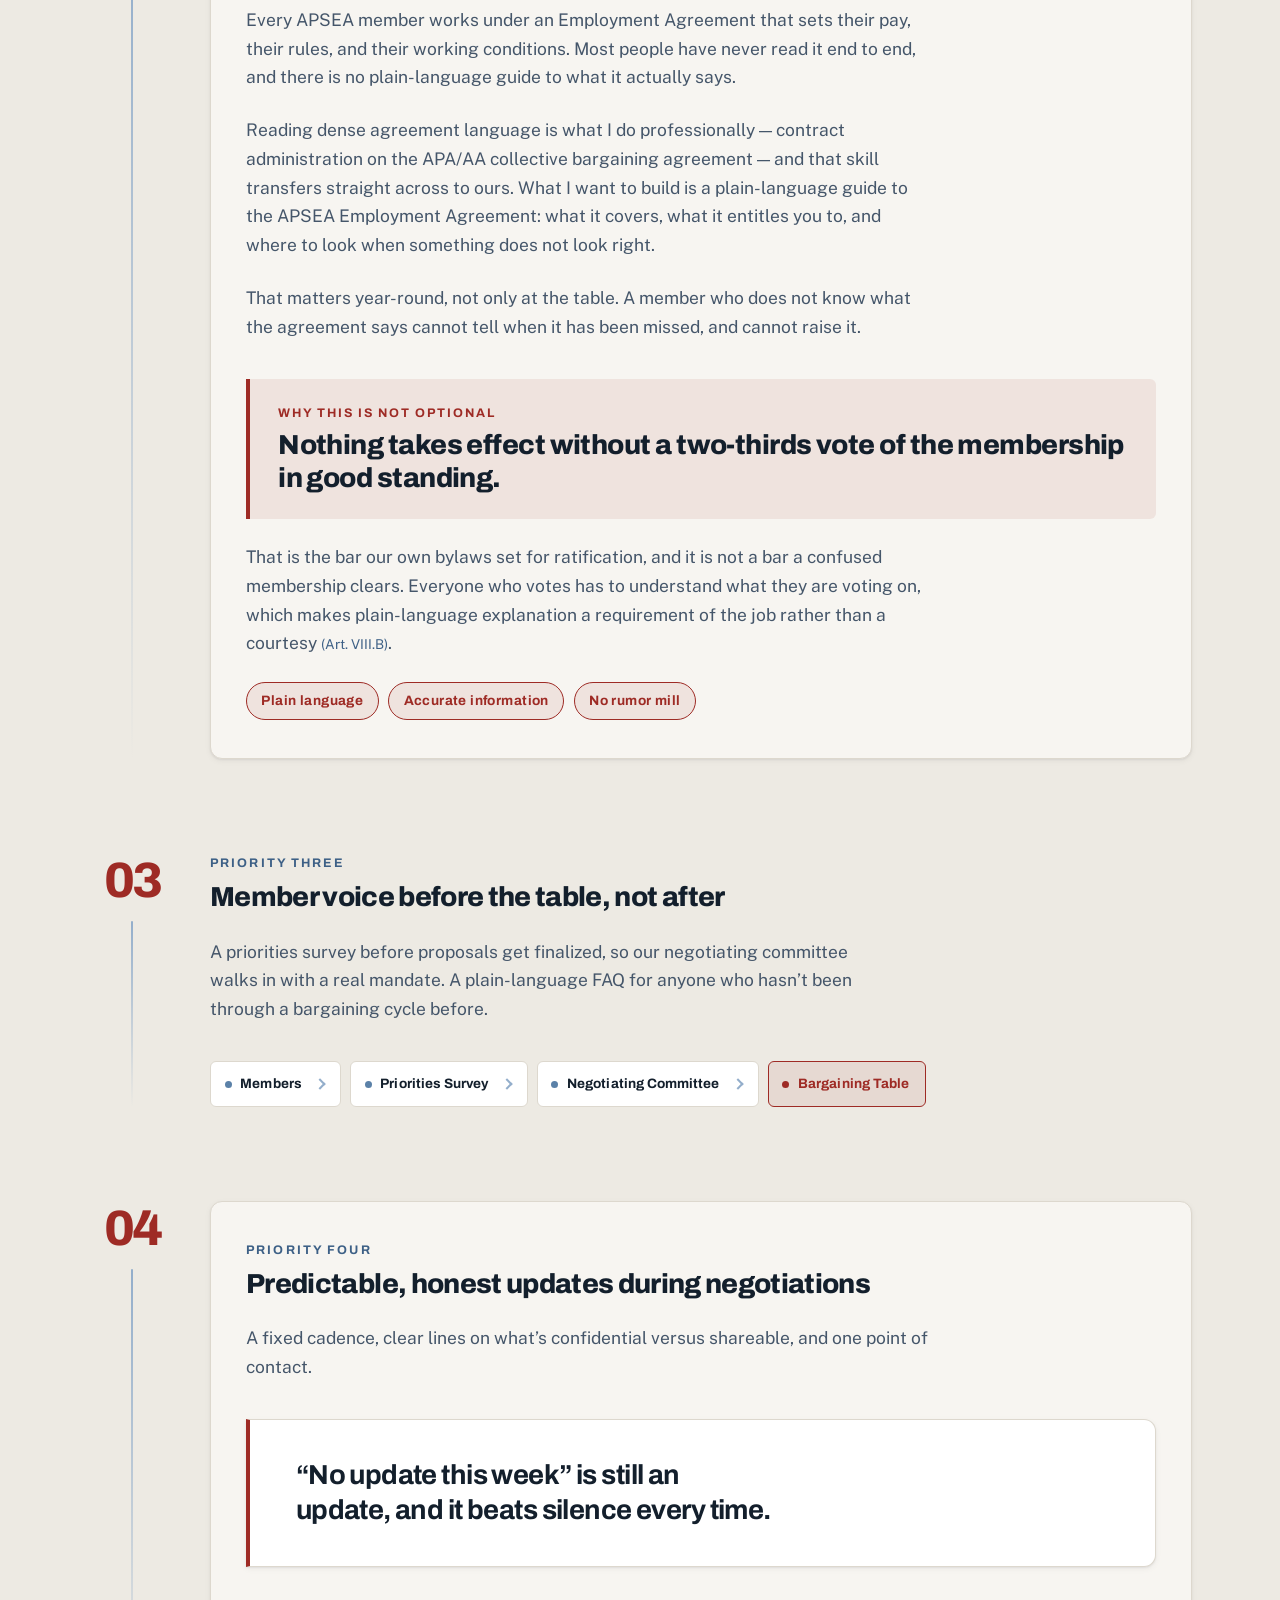
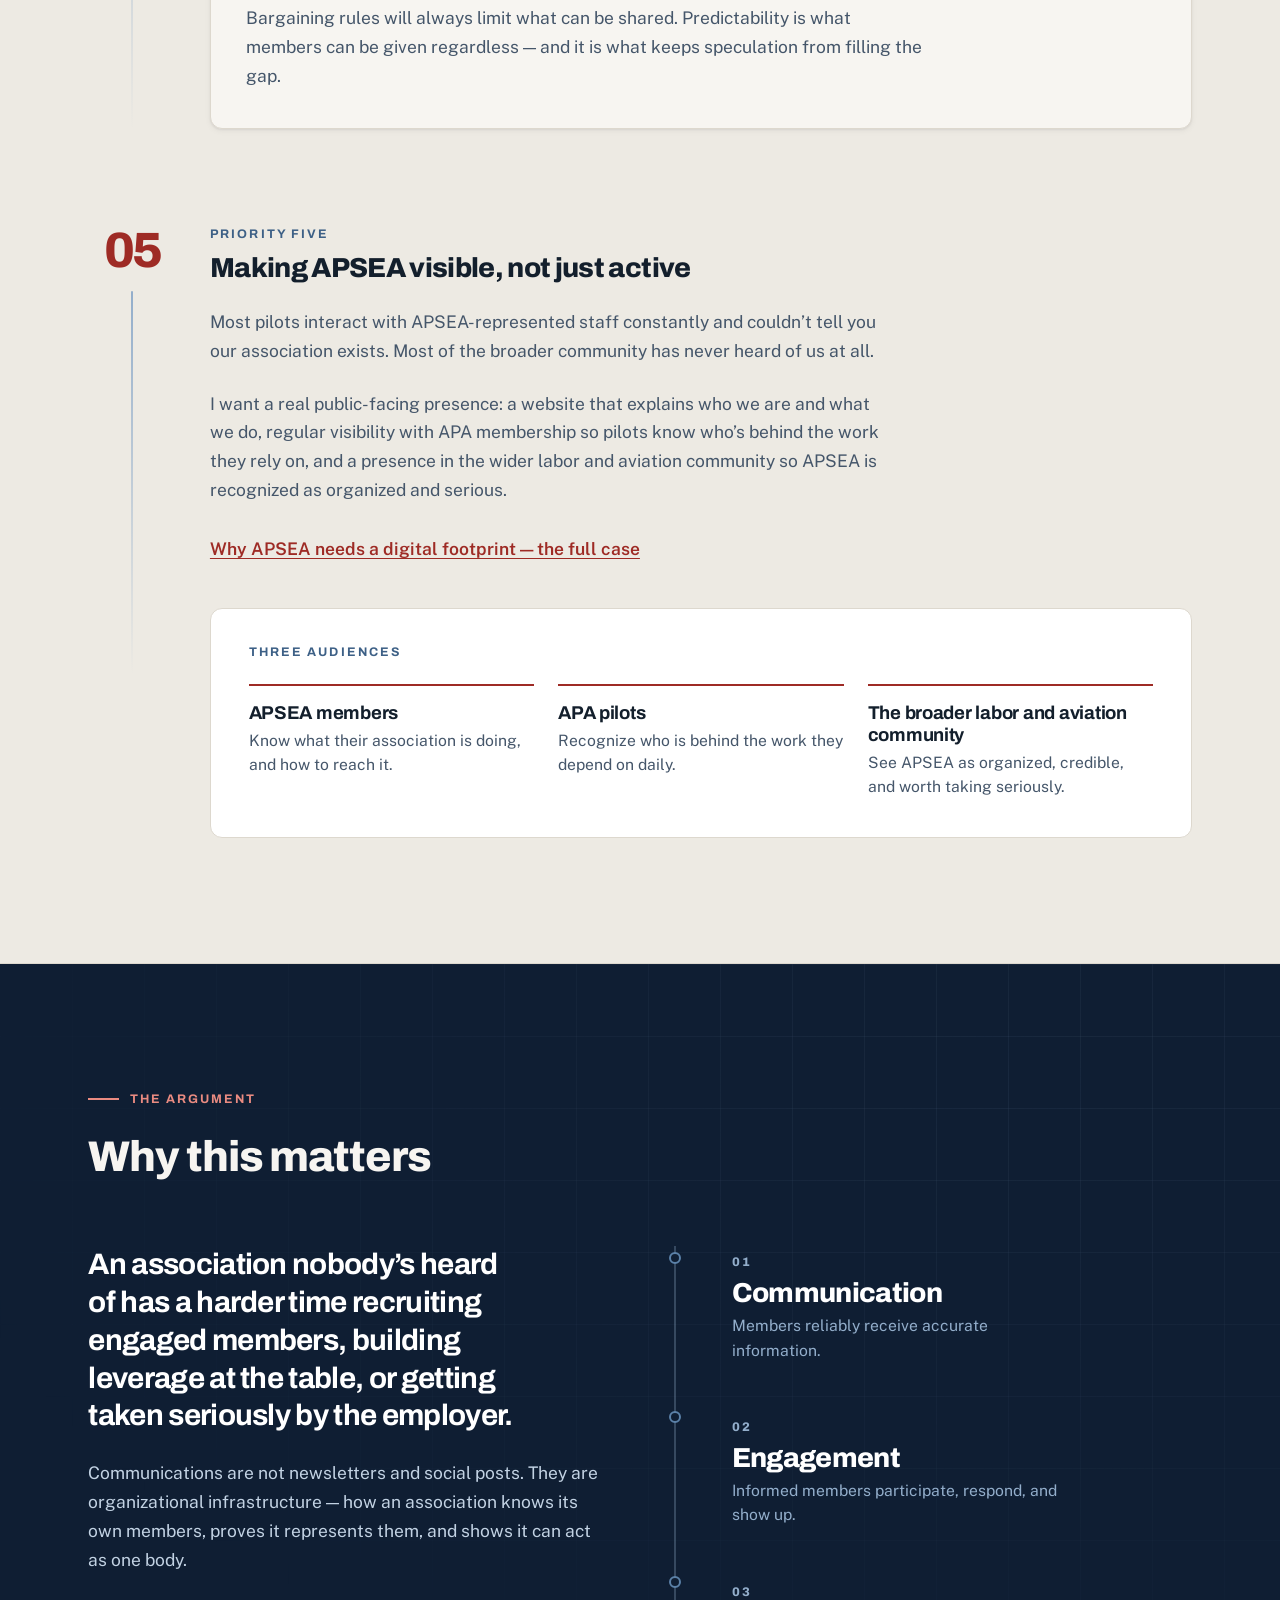
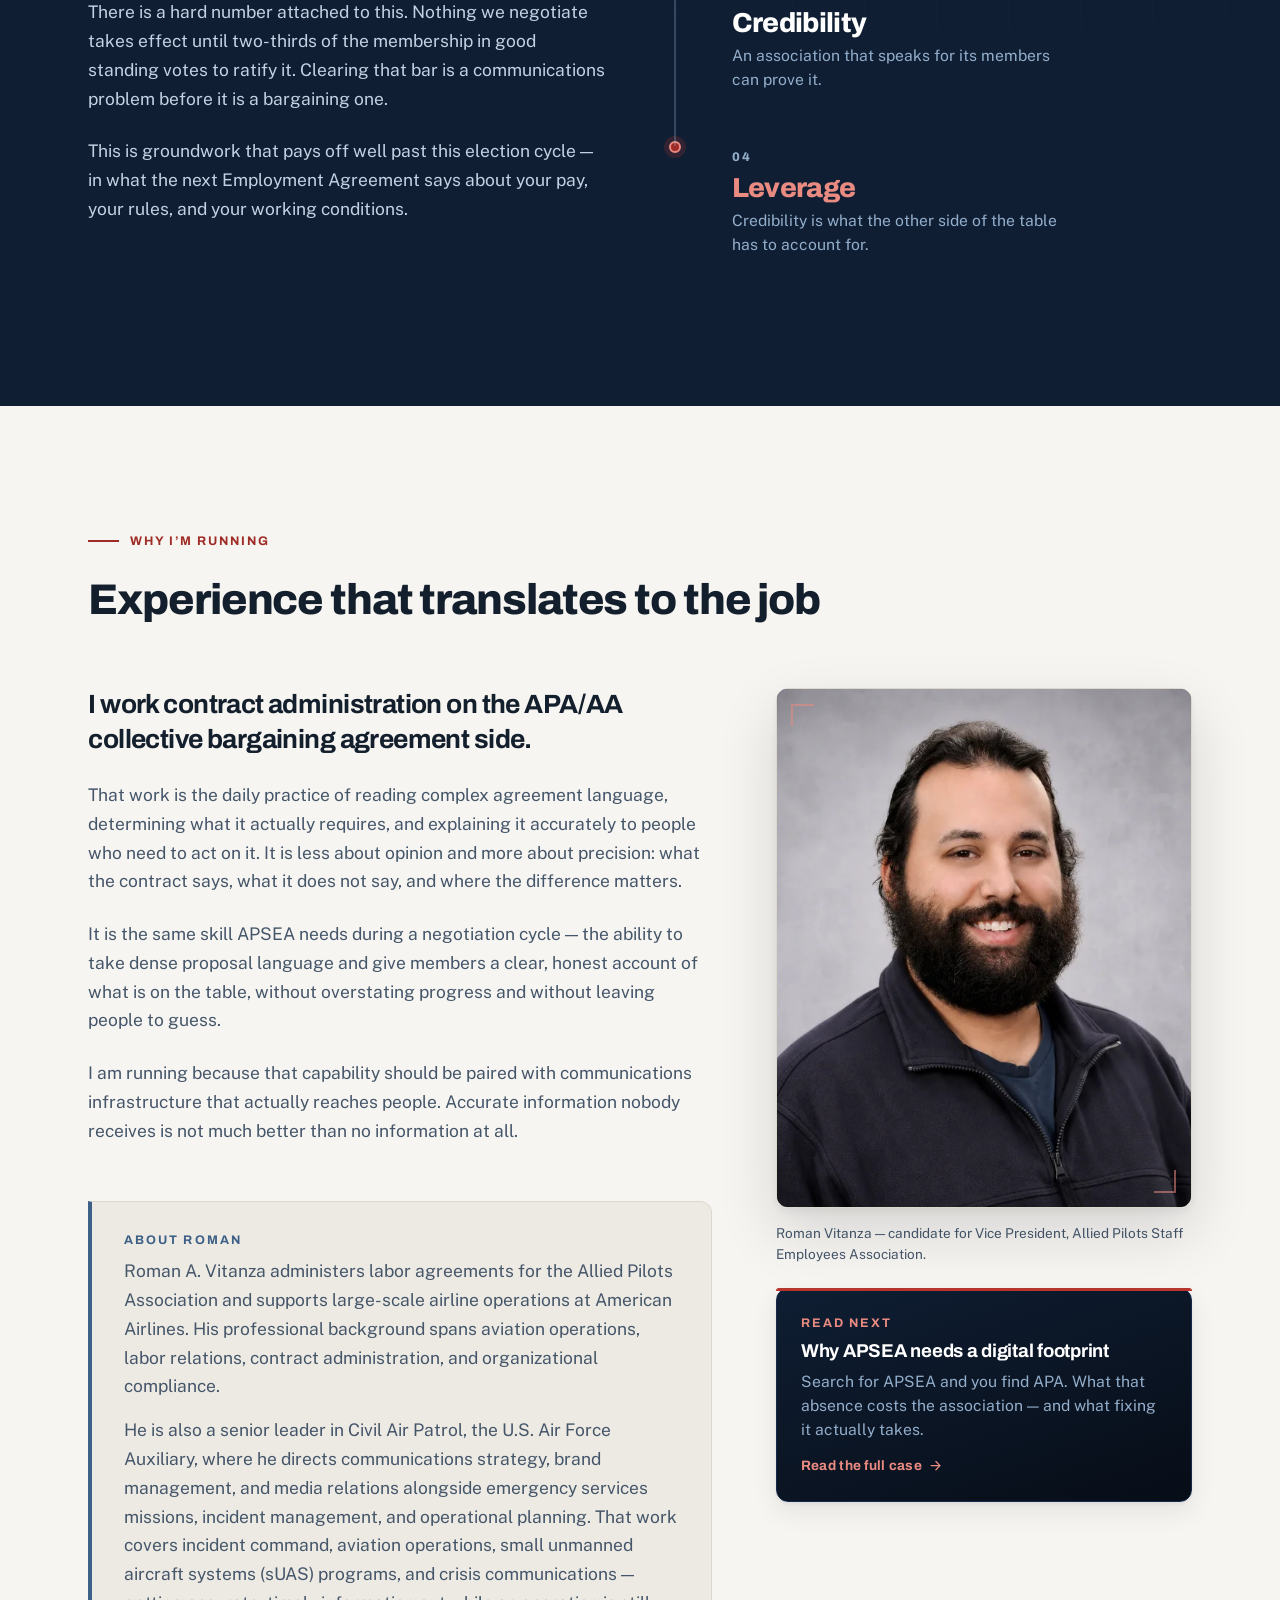
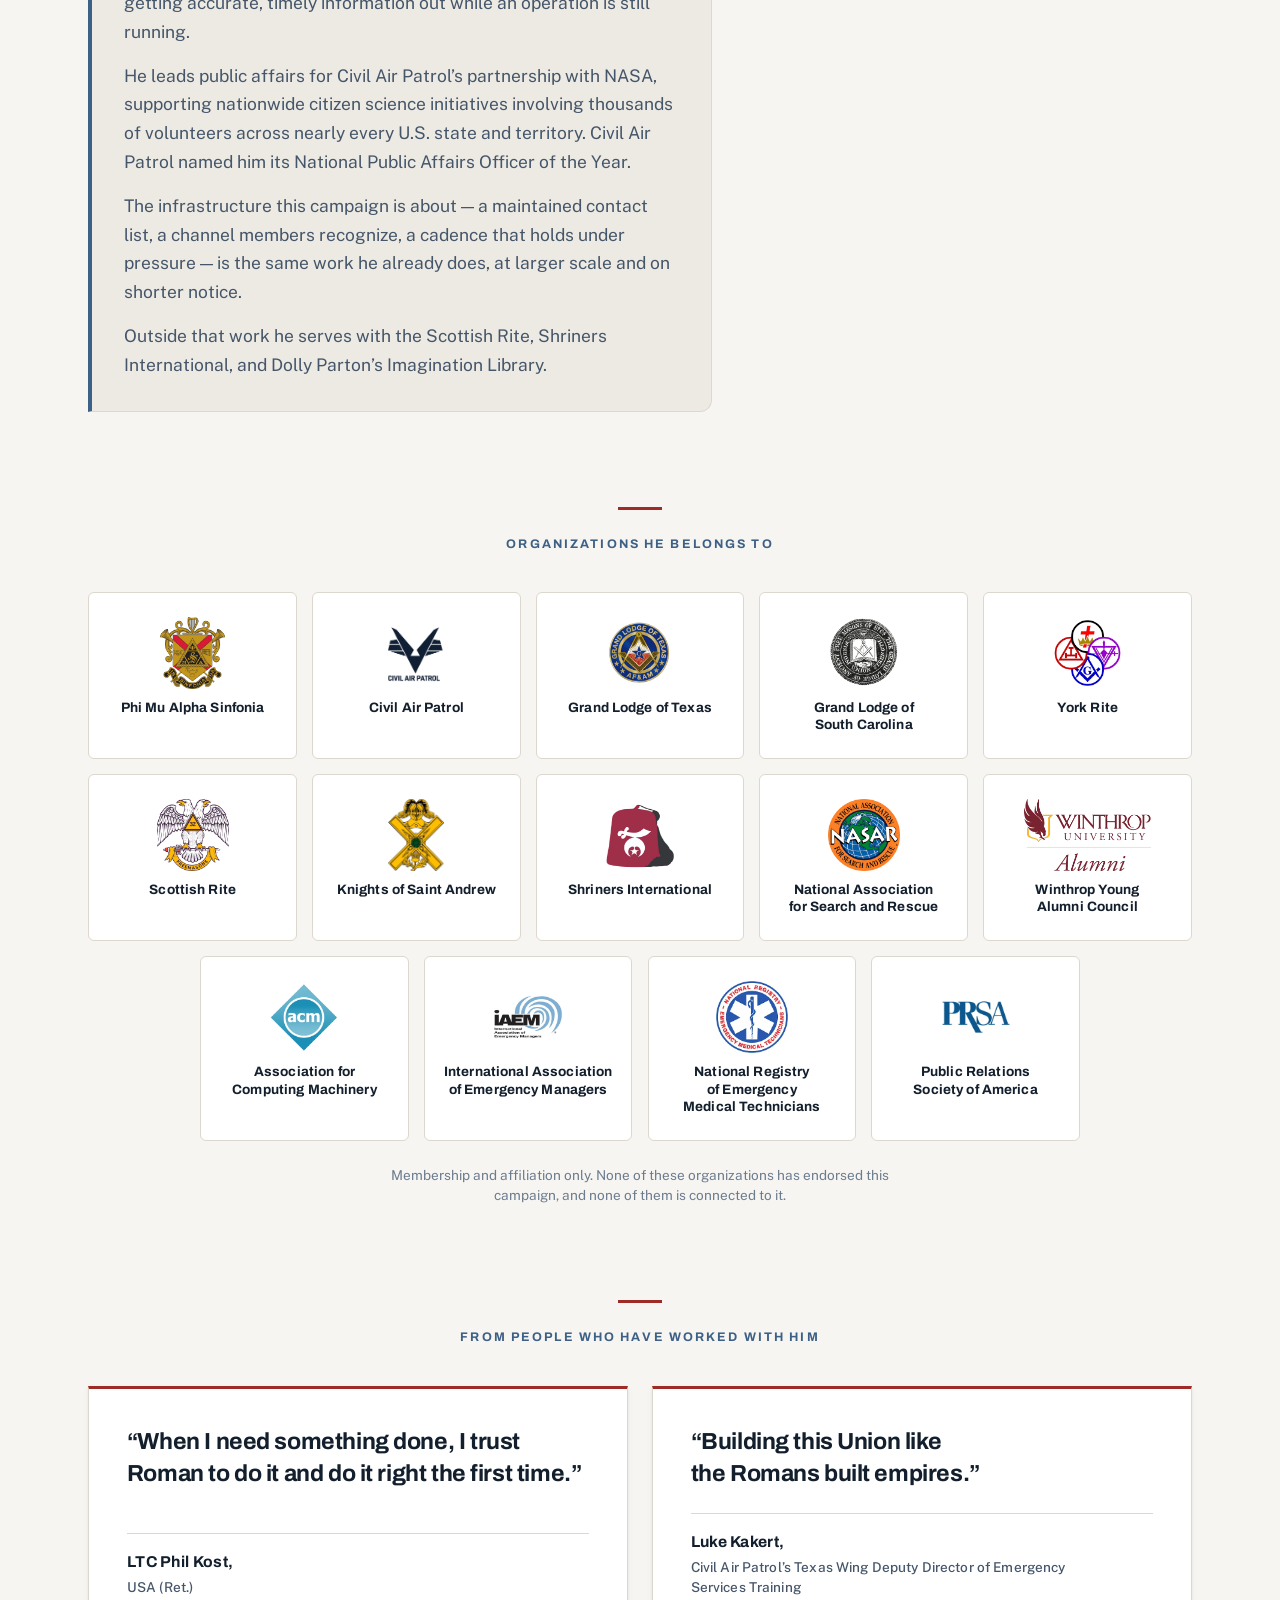
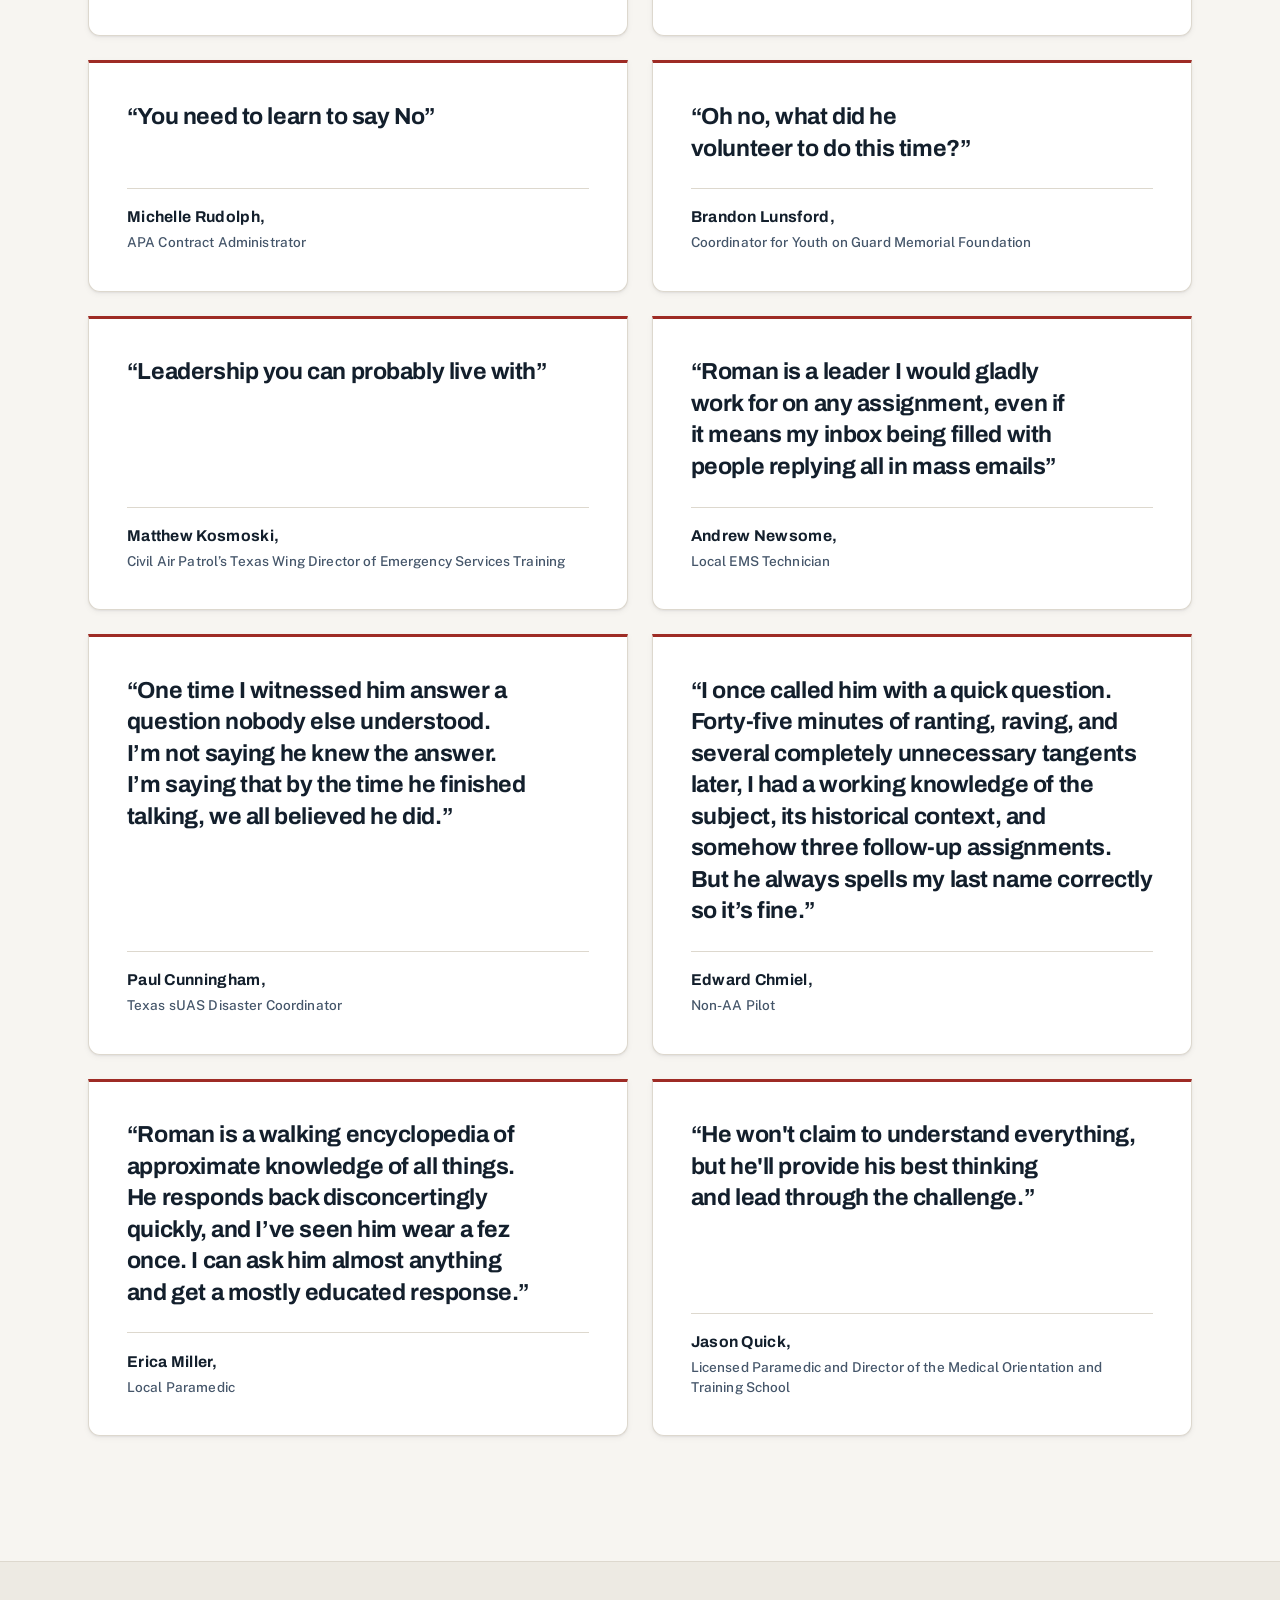
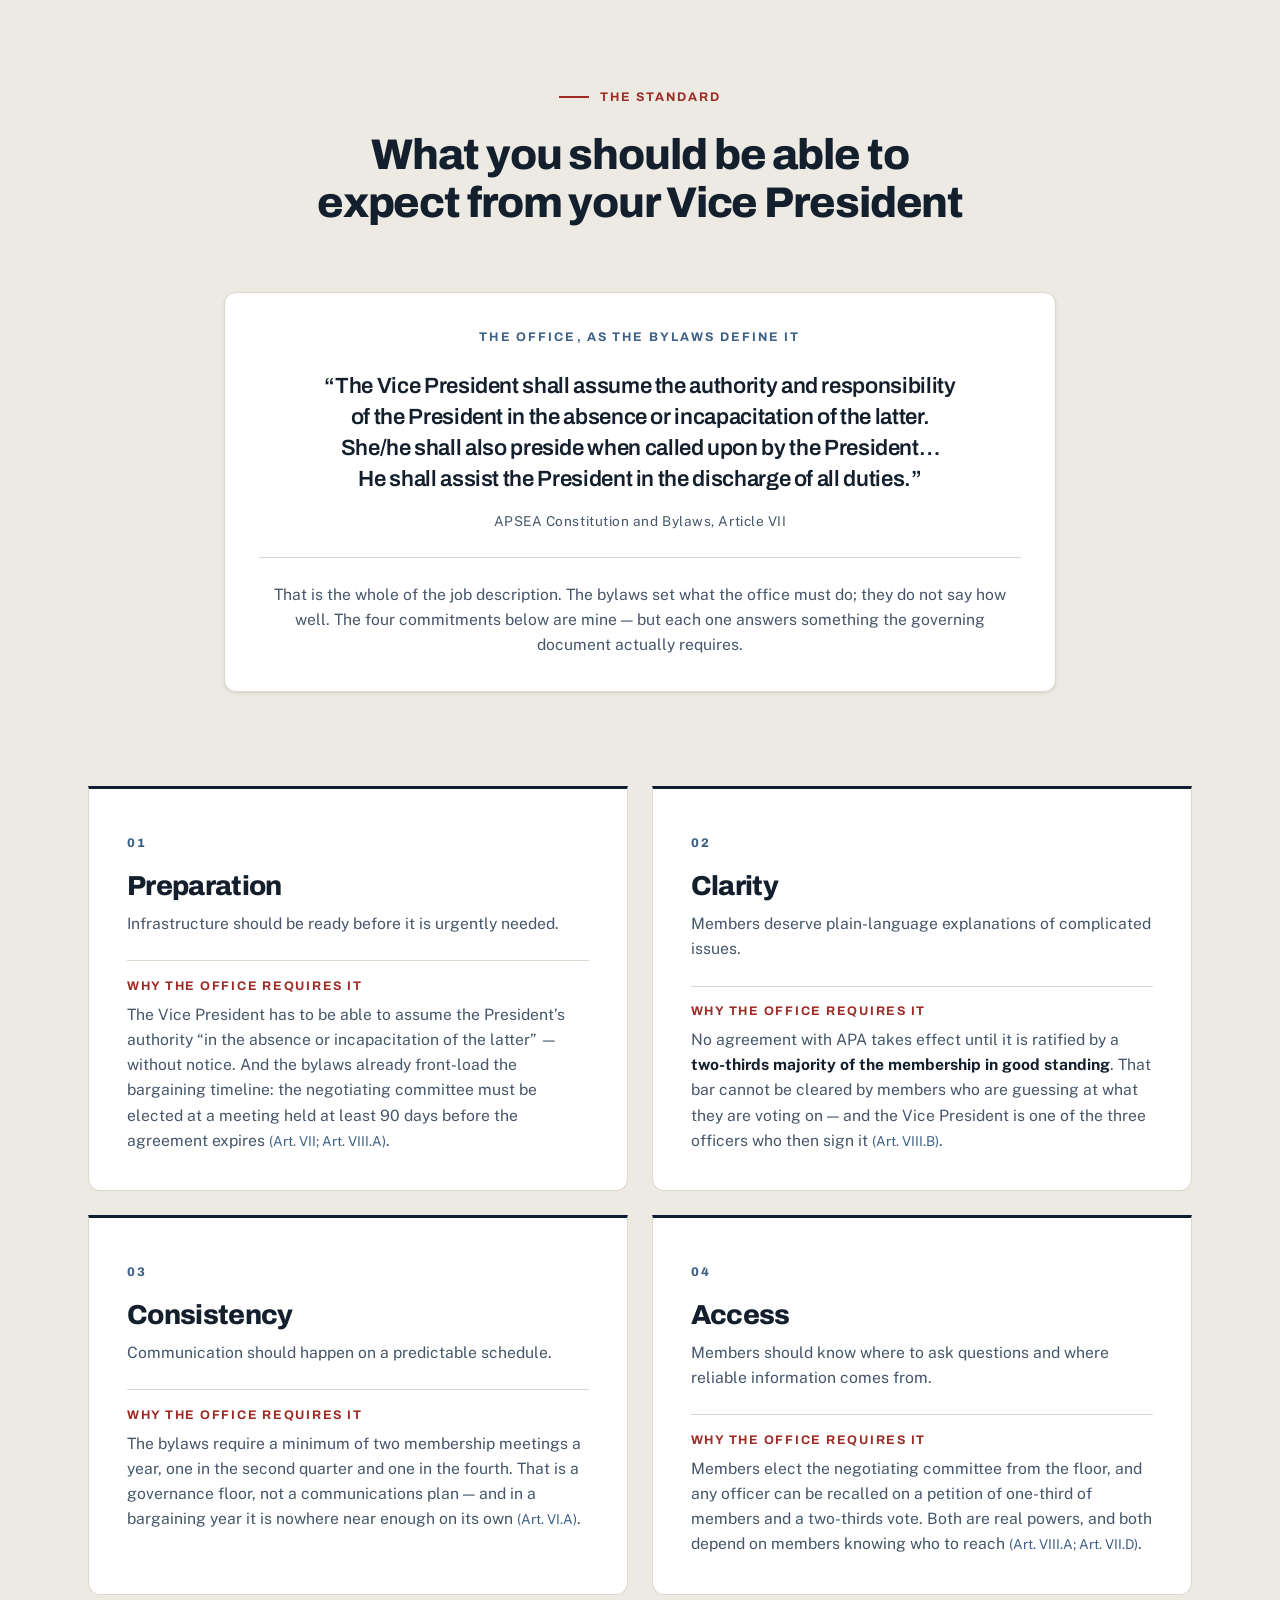
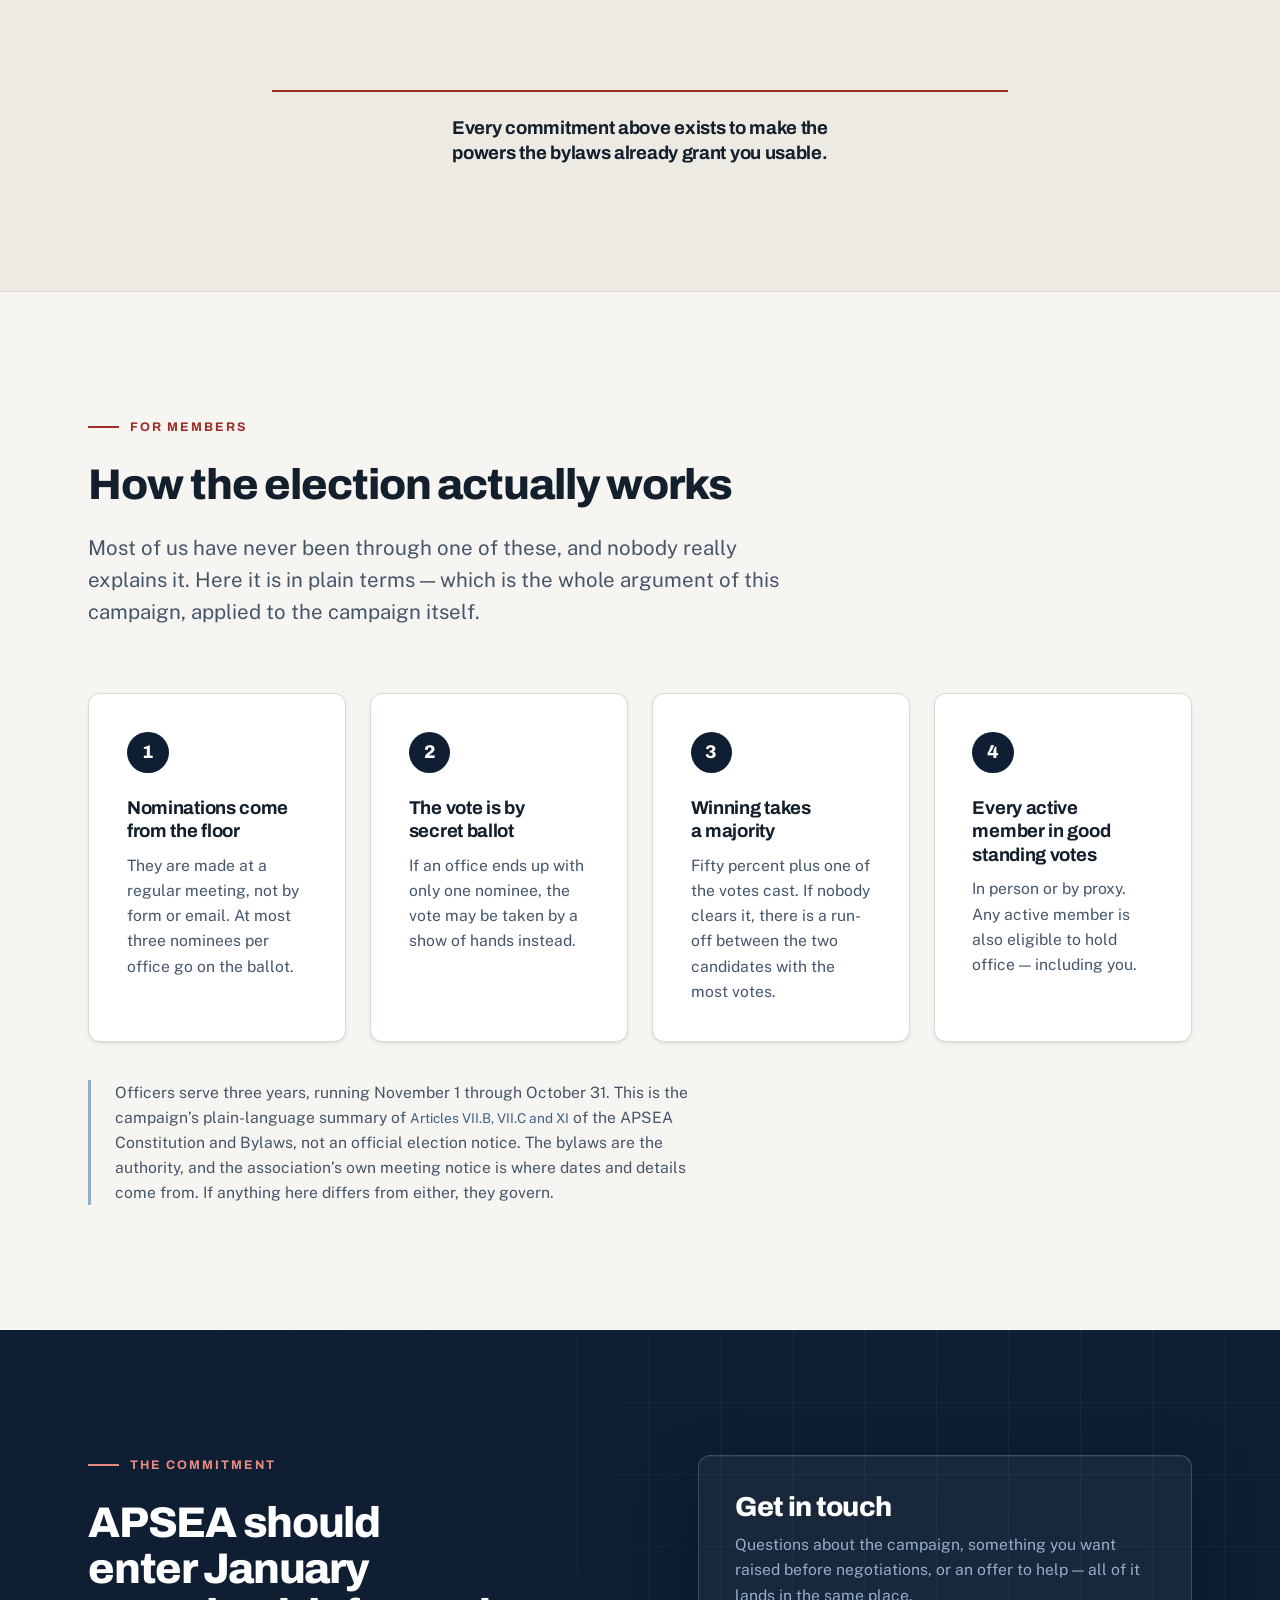
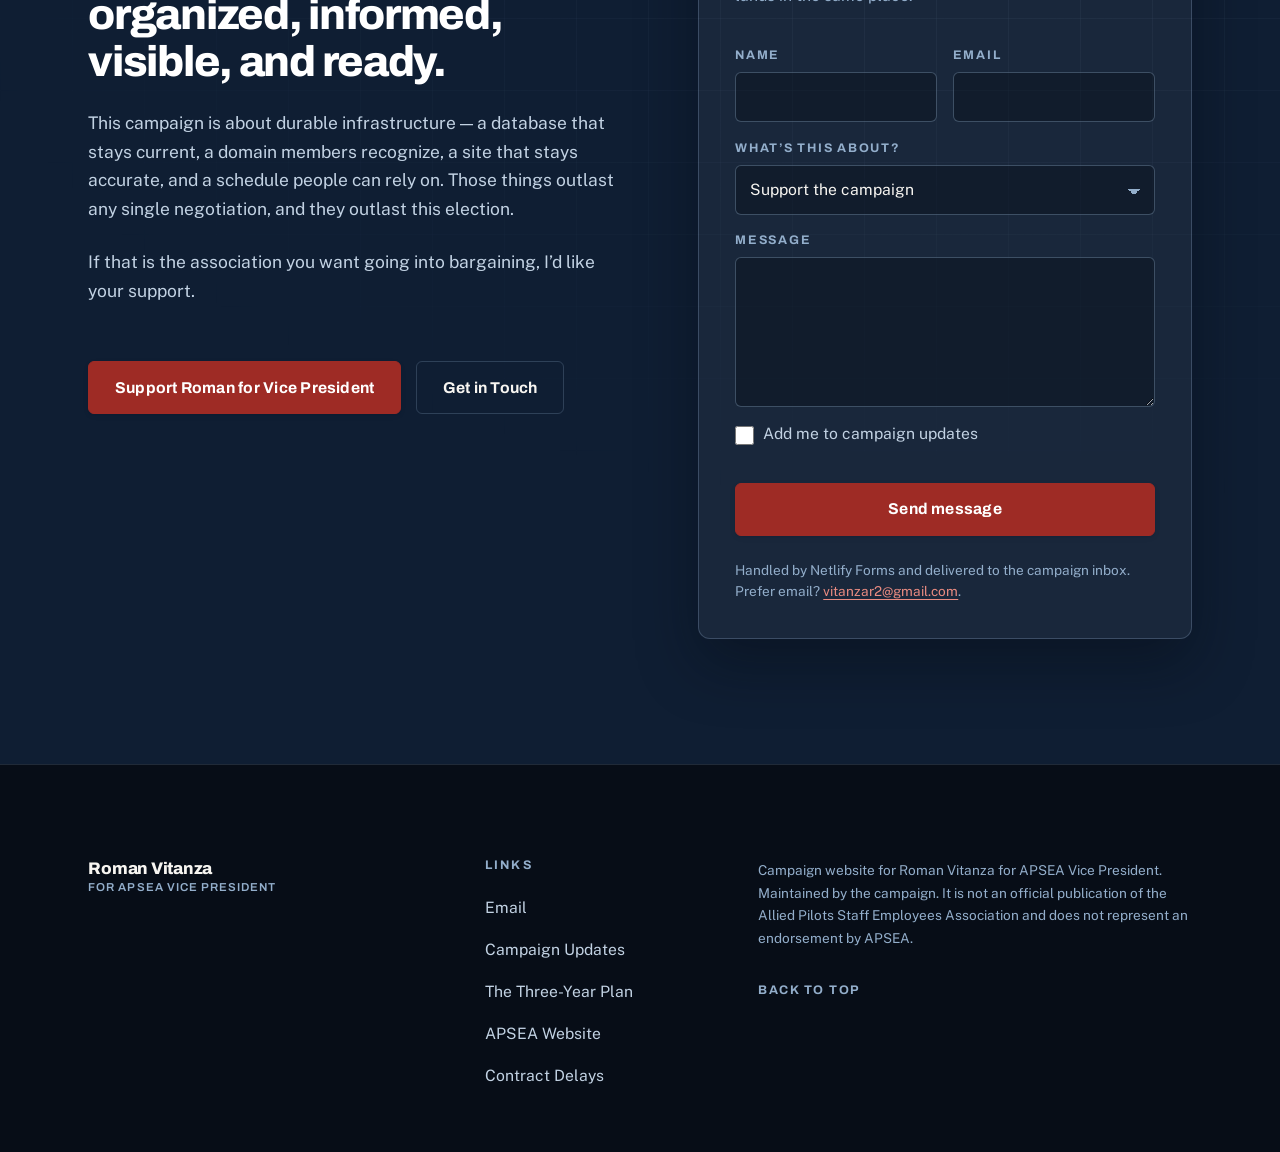
==== commit 8c579c5d: "Merge pull request #17 from EdgerAllenBro/claude/apsea-campaign-site-jhvy9r Add four more organizati" ====
--- a/index.html
+++ b/index.html
@@ -887,8 +887,7 @@
             <figure class="endorsement">
               <blockquote class="endorsement__quote">
                 <p>
-                  &ldquo;Roman may not have all the answers, or even understand the problem, but
-                  he&rsquo;s going to answer any way&rdquo;
+                  &ldquo;He won't claim to understand everything, but he'll provide his best thinking and lead through the challenge.&rdquo;
                 </p>
               </blockquote>
               <figcaption class="endorsement__source">
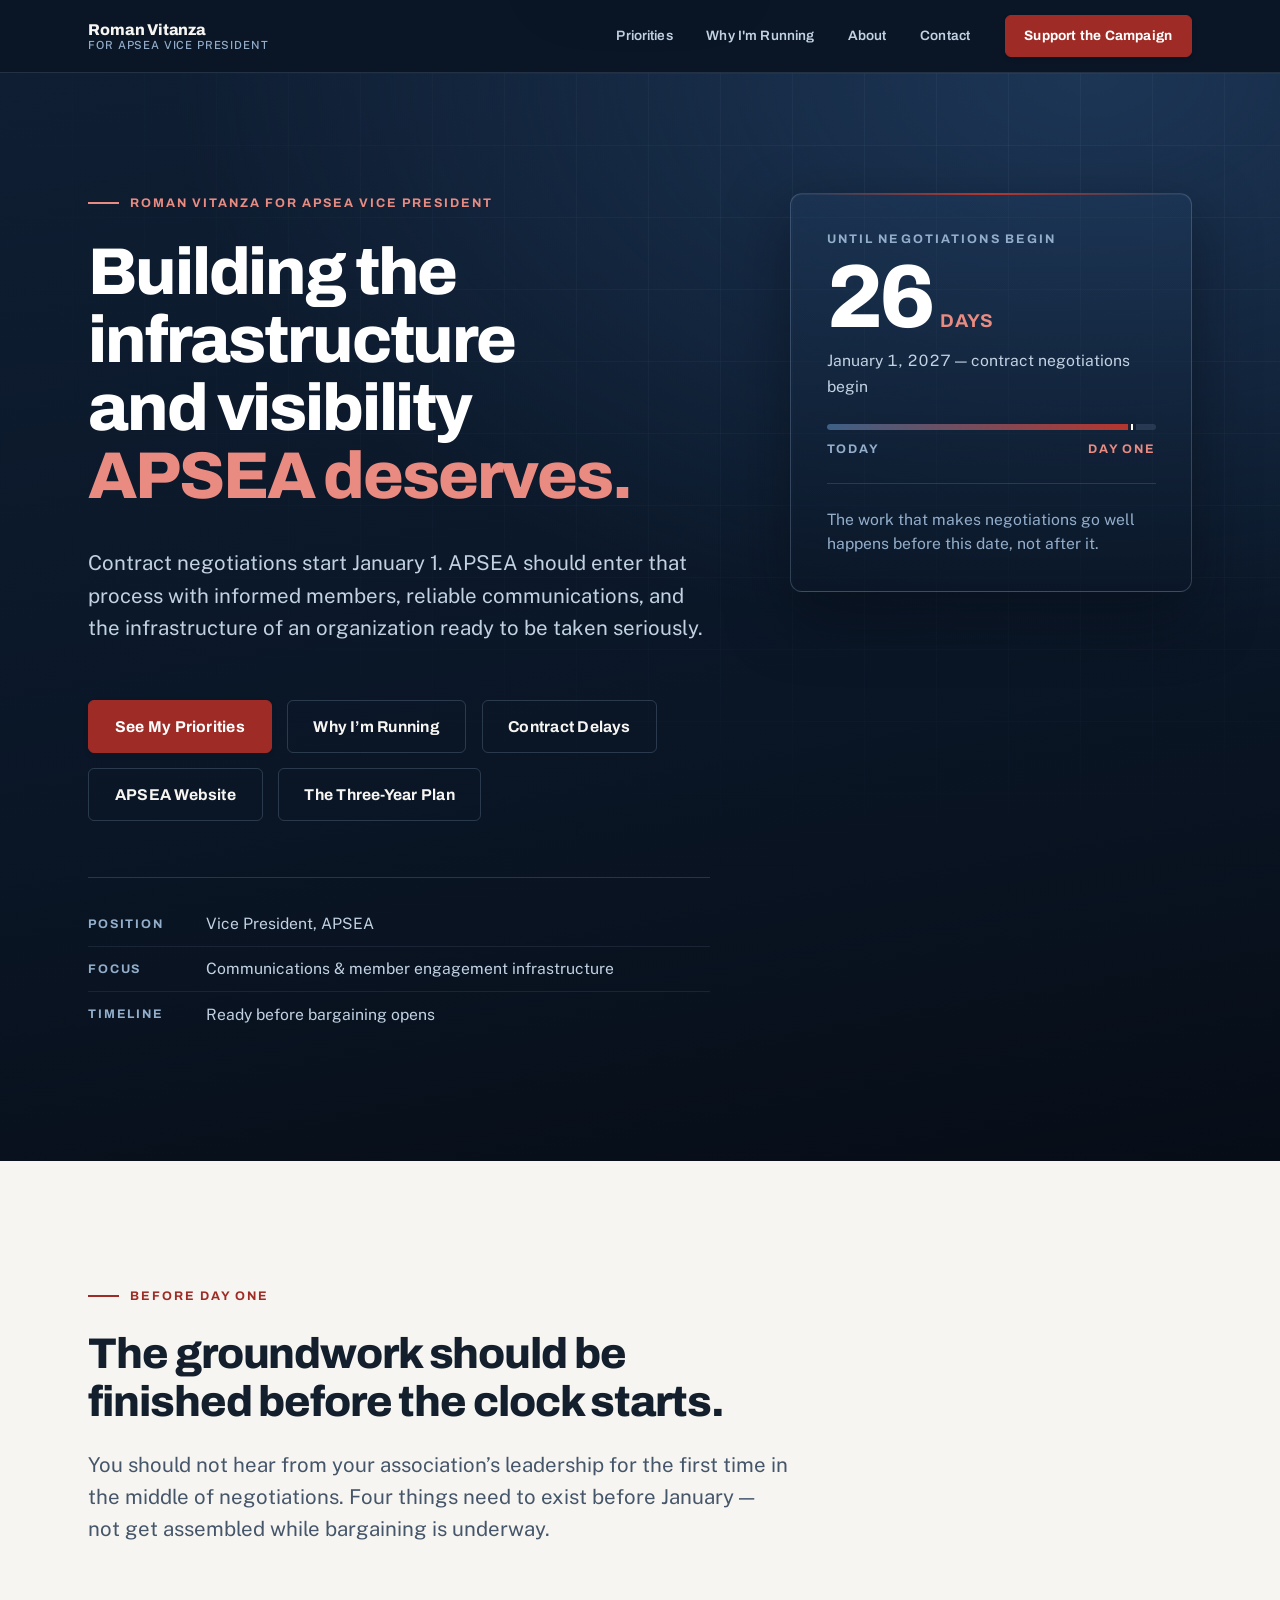
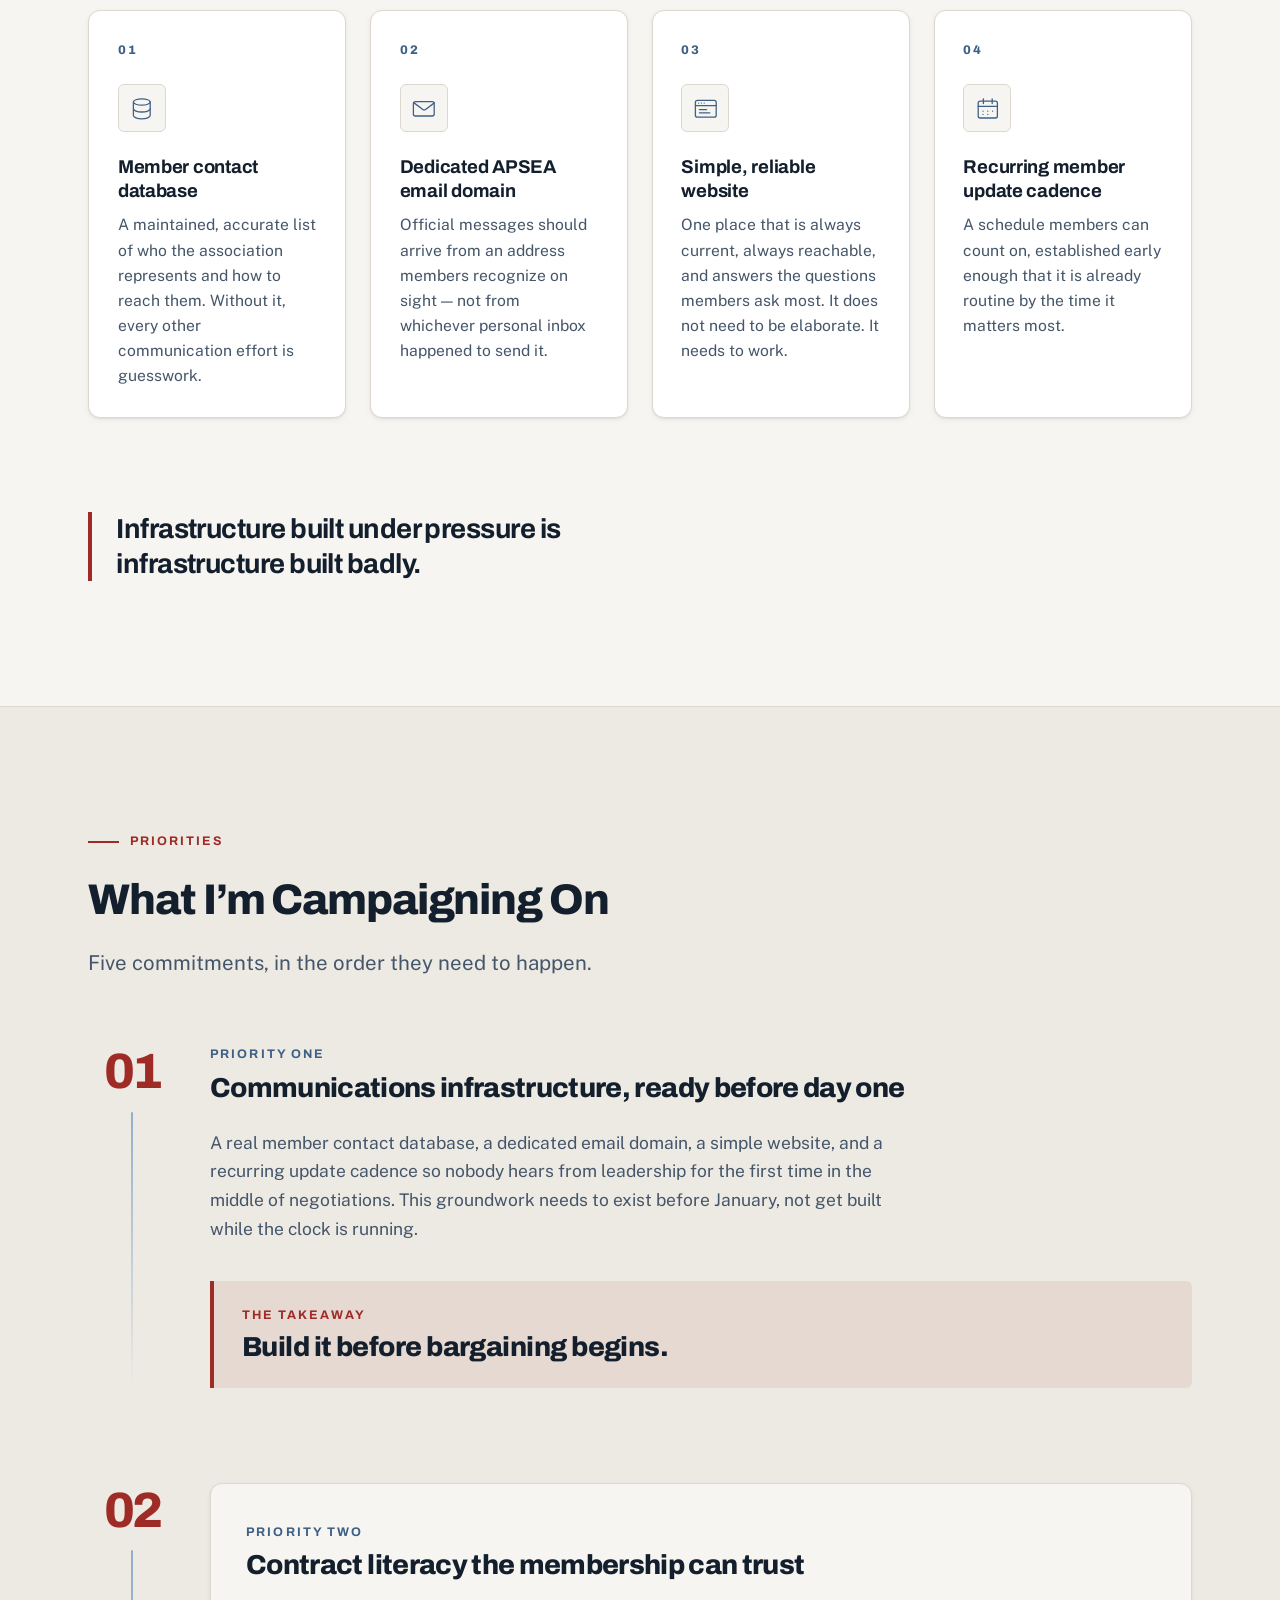
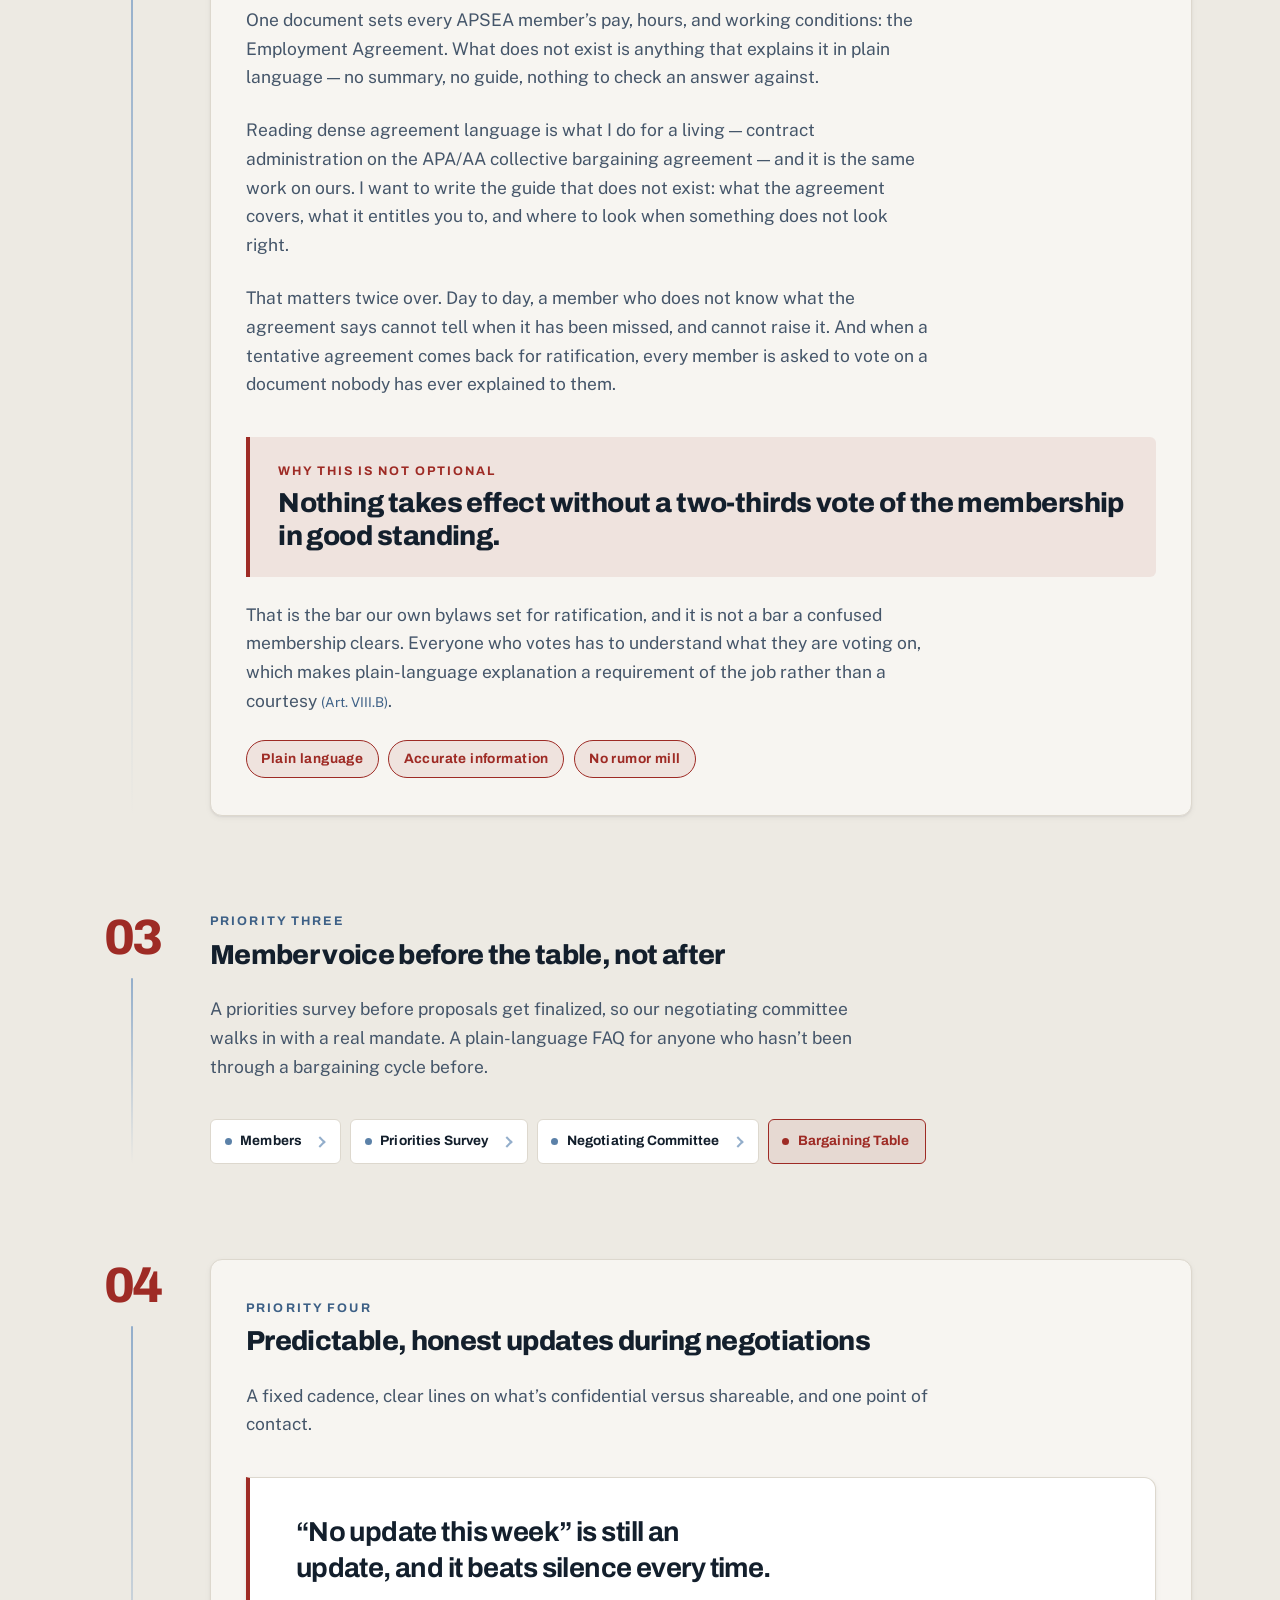
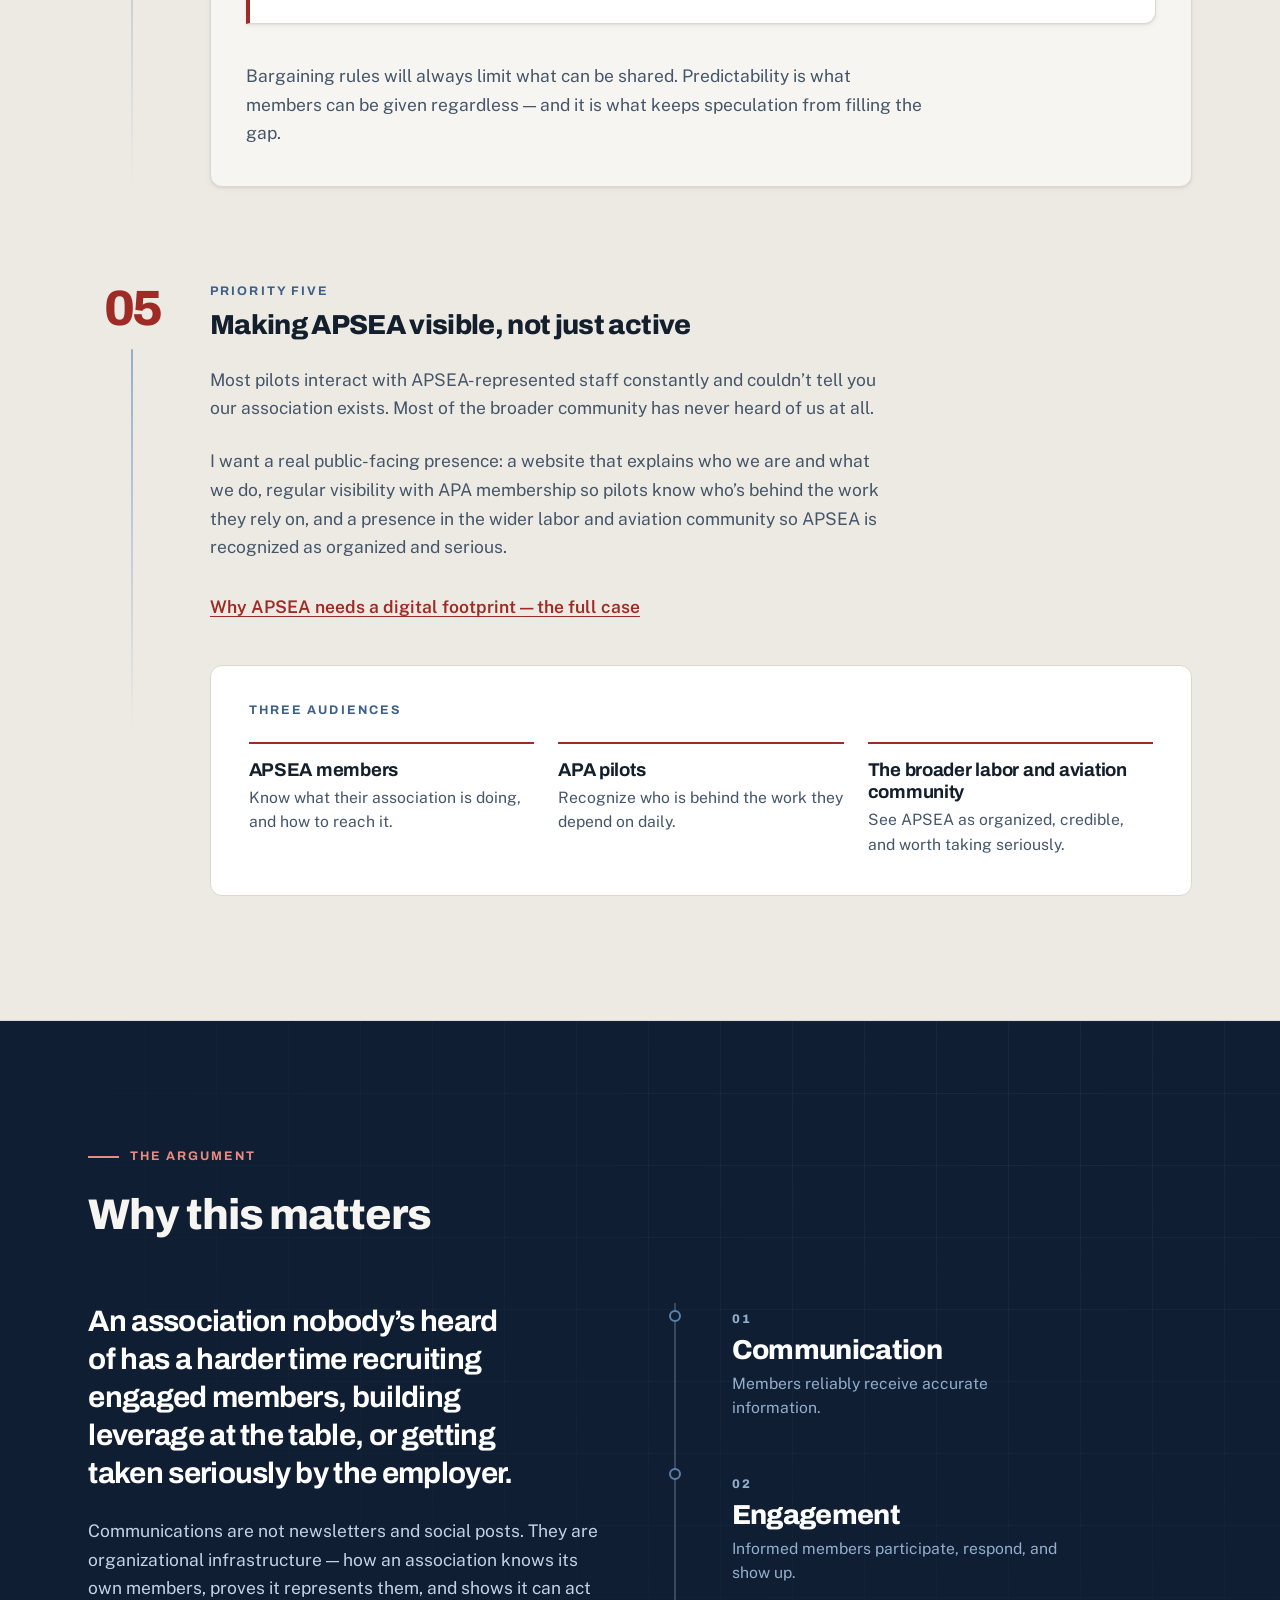
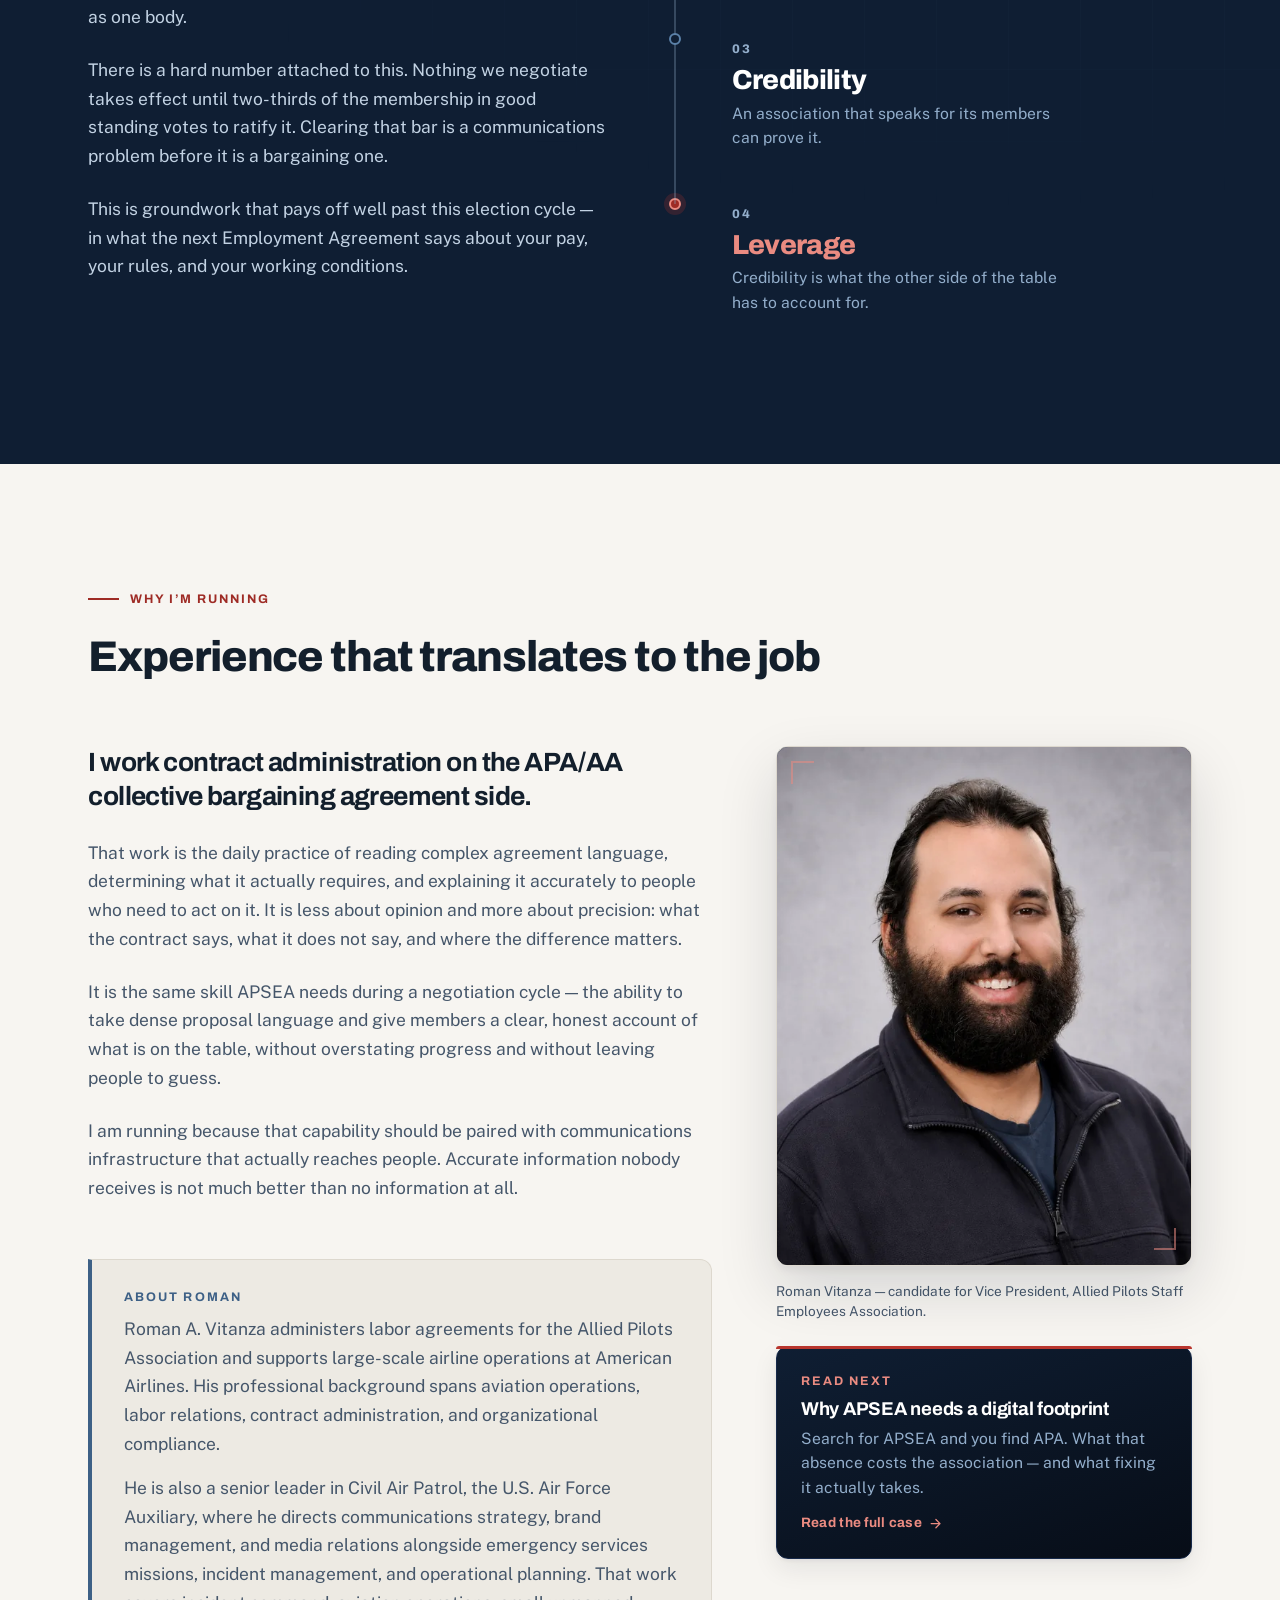
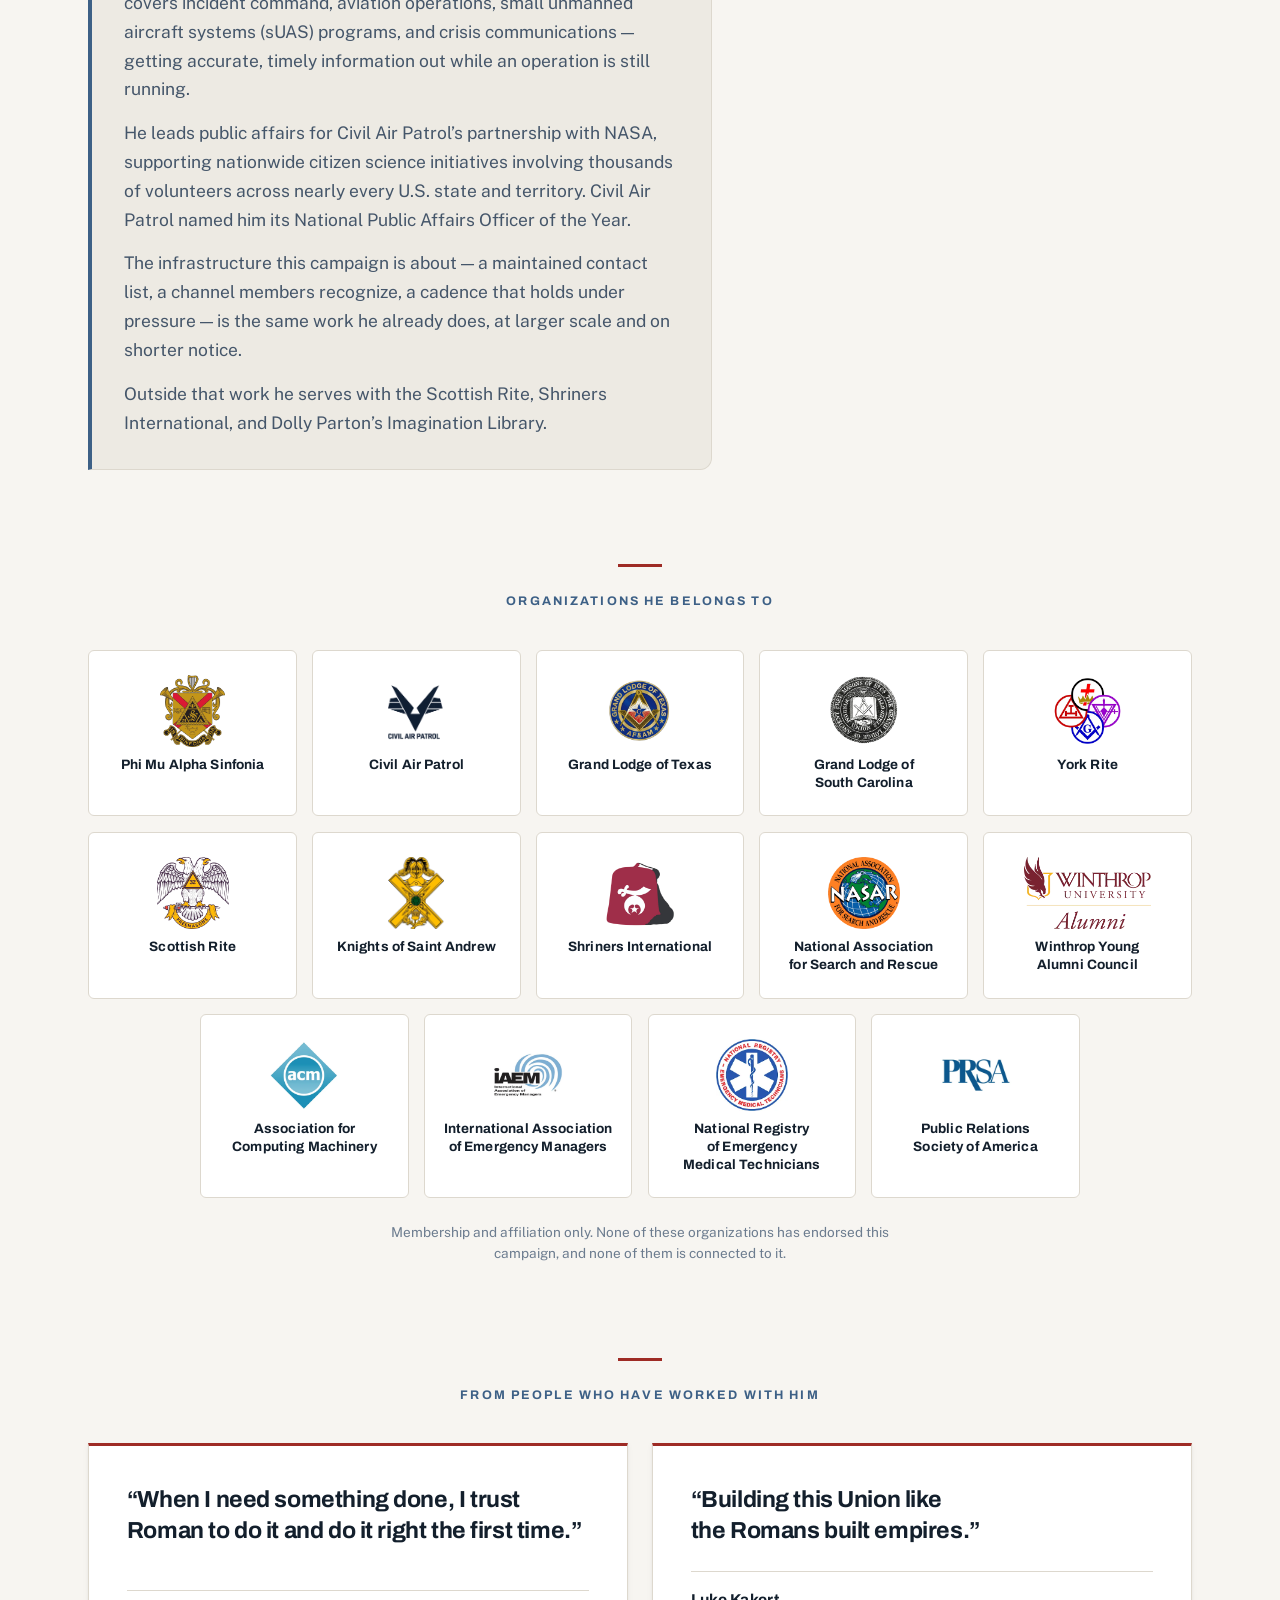
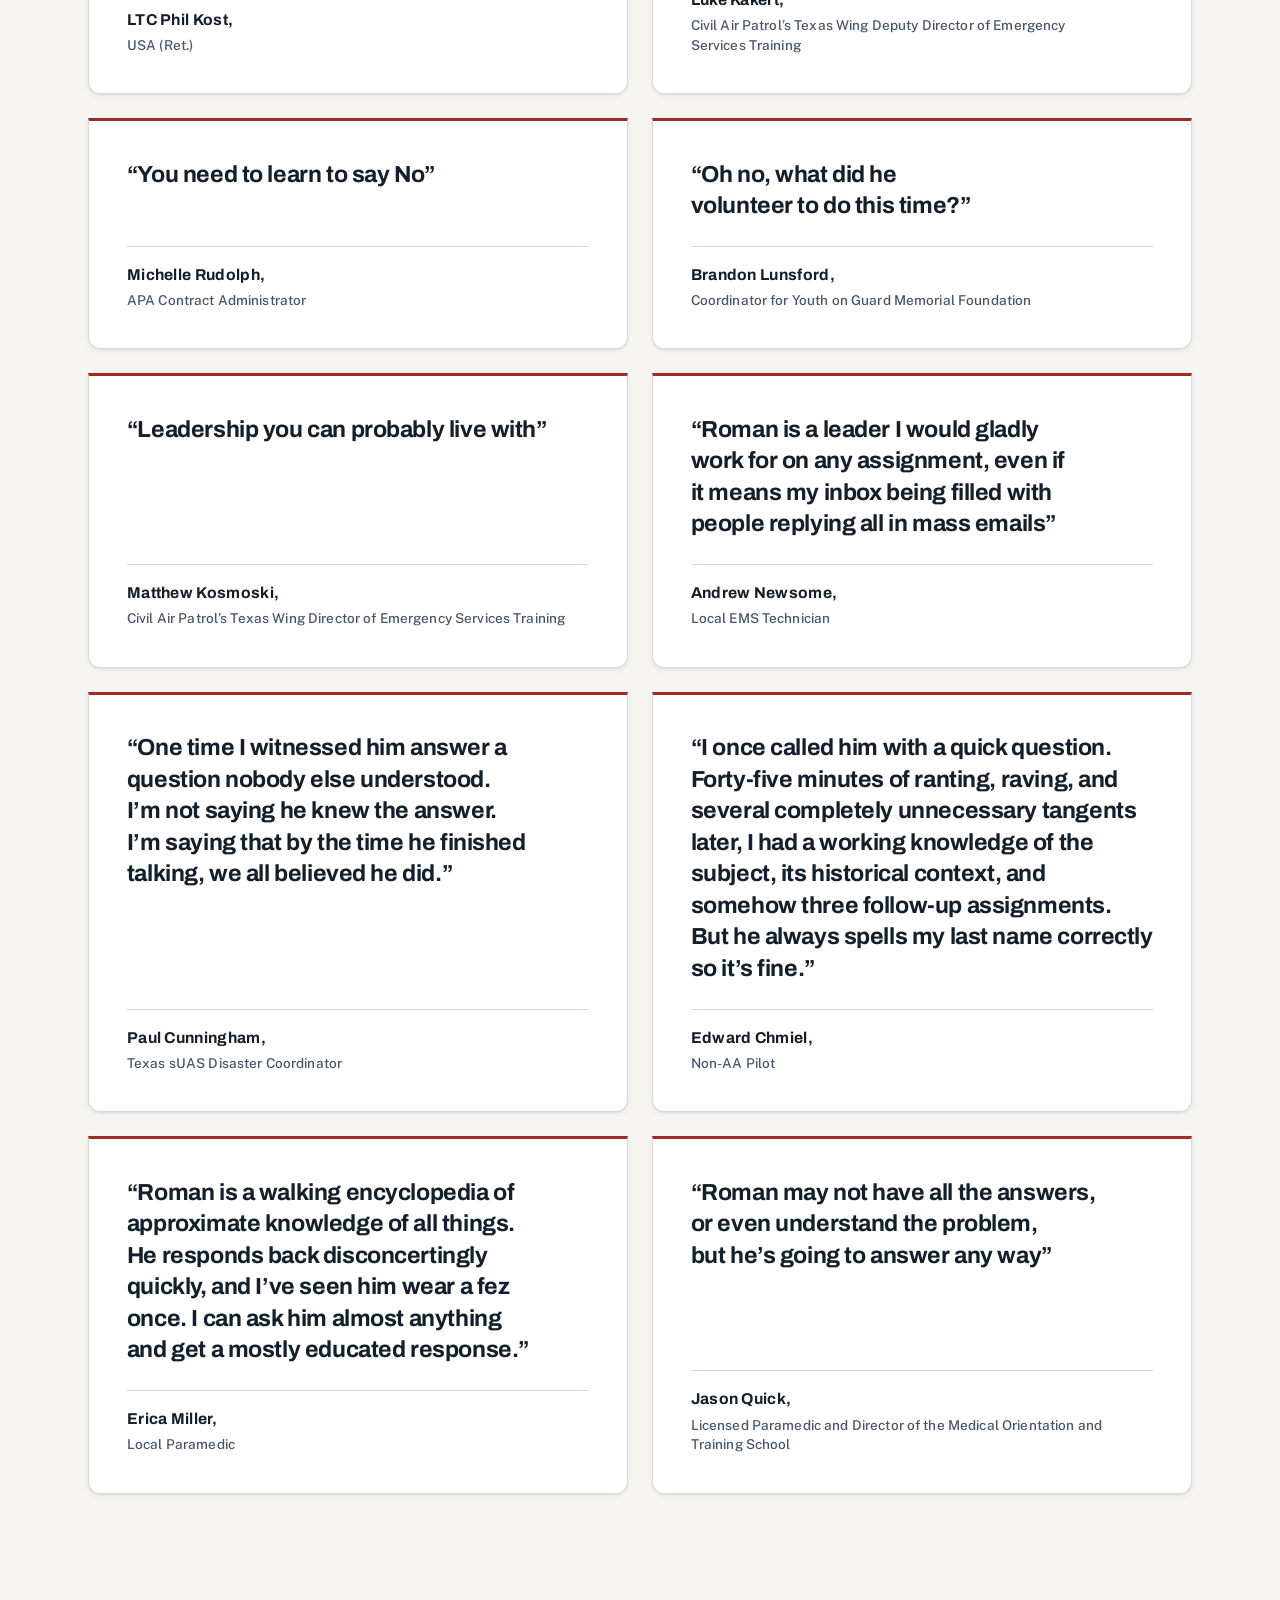
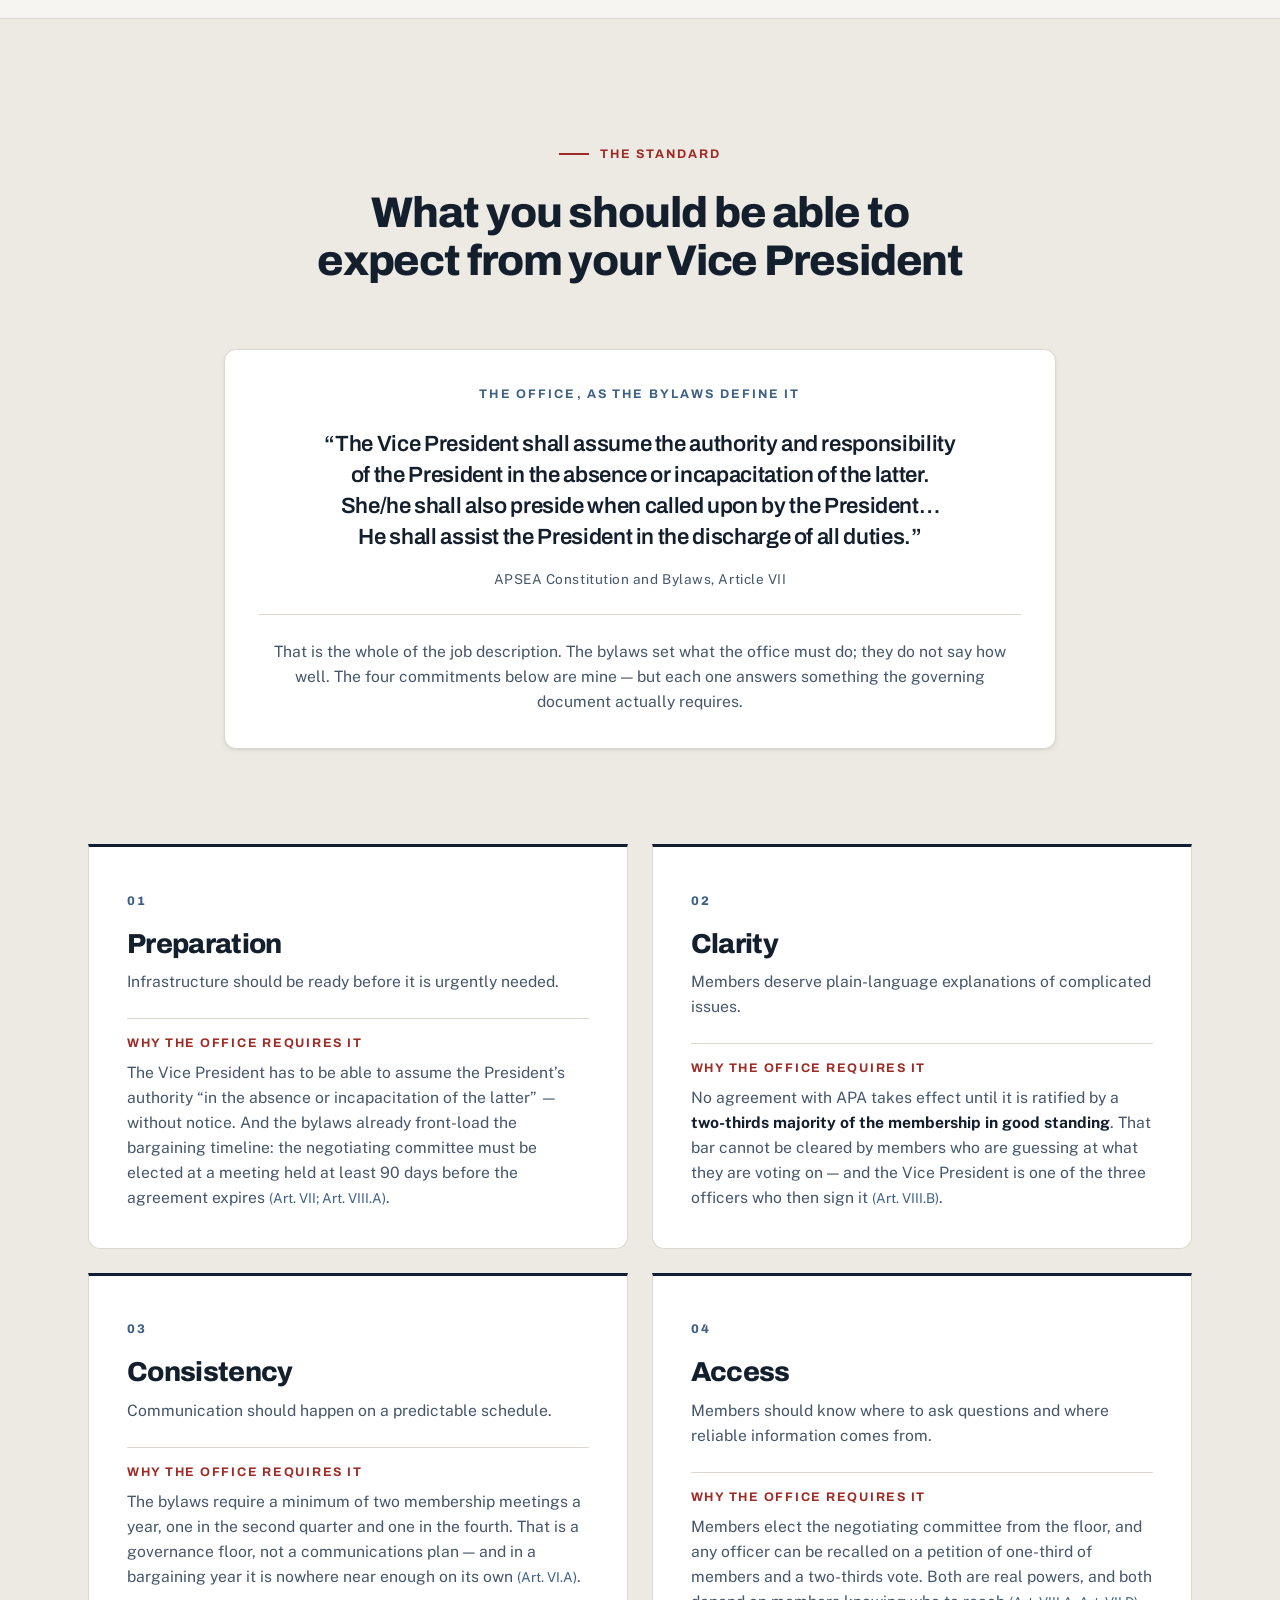
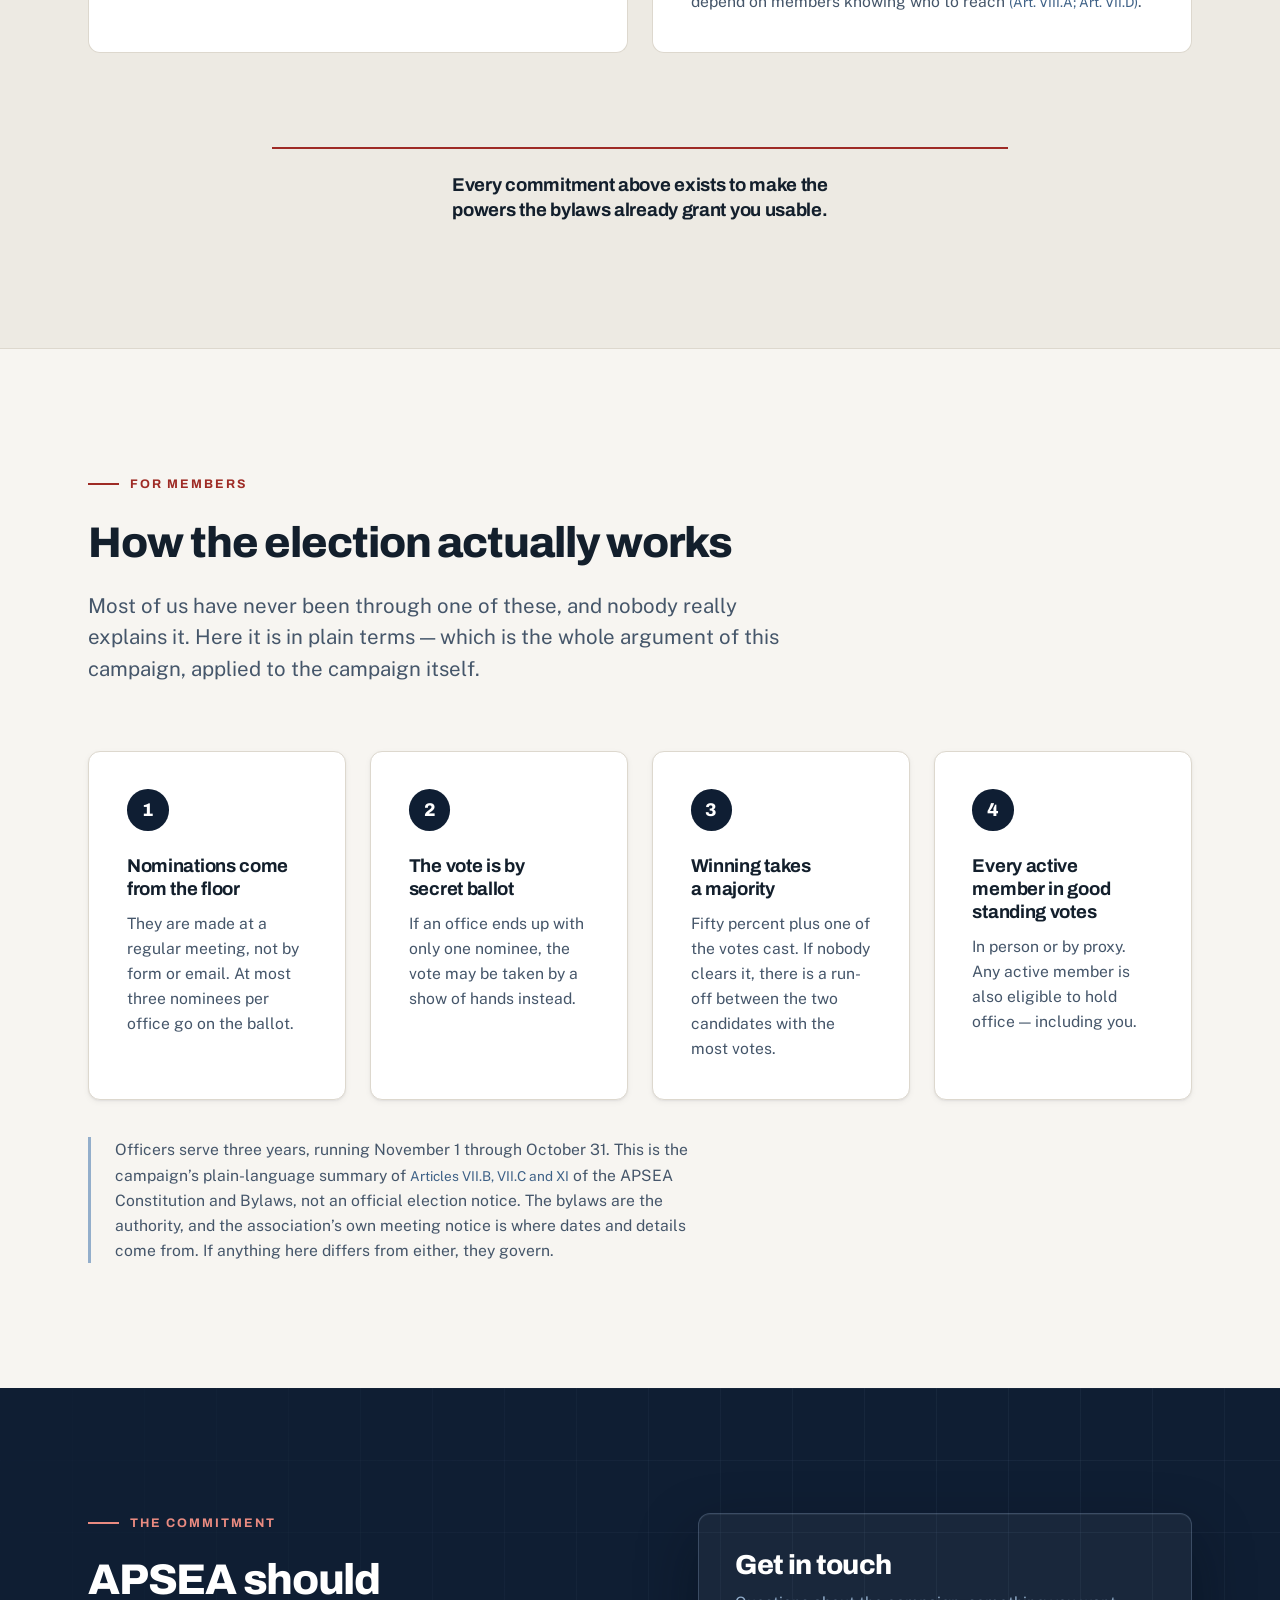
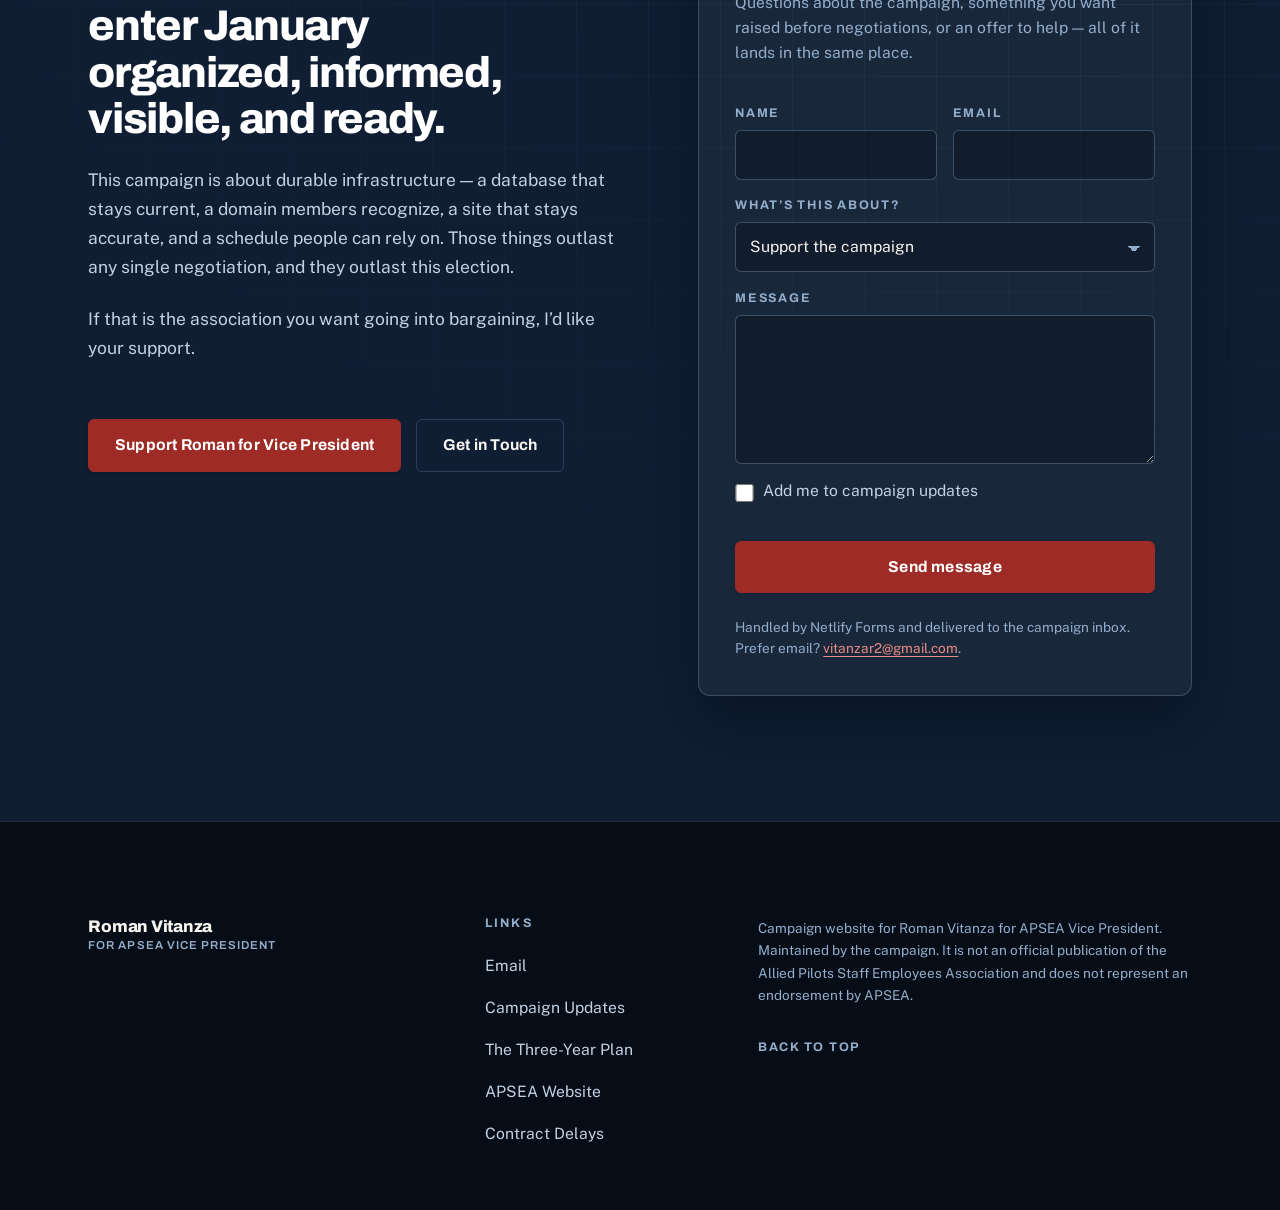
==== commit fa166f2a: "Rewrite Priority Two copy and apply the chosen accountability line Priority Two, index.html: - The o" ====
--- a/index.html
+++ b/index.html
@@ -296,21 +296,29 @@
               <h3 class="priority__title" id="priority-2-title">
                 Contract literacy the membership can trust
               </h3>
+              <!-- Says only what the association has failed to produce. Do not
+                   put back a claim about what members have or have not read —
+                   nobody has surveyed that, and it reads as talking down. -->
               <p class="priority__copy">
-                Every APSEA member works under an Employment Agreement that sets their pay, their
-                rules, and their working conditions. Most people have never read it end to end, and
-                there is no plain-language guide to what it actually says.
+                One document sets every APSEA member&rsquo;s pay, hours, and working conditions: the
+                Employment Agreement. What does not exist is anything that explains it in plain
+                language &mdash; no summary, no guide, nothing to check an answer against.
               </p>
               <p class="priority__copy">
-                Reading dense agreement language is what I do professionally &mdash; contract
-                administration on the APA/AA collective bargaining agreement &mdash; and that skill
-                transfers straight across to ours. What I want to build is a plain-language guide to
-                the APSEA Employment Agreement: what it covers, what it entitles you to, and where
-                to look when something does not look right.
-              </p>
+                Reading dense agreement language is what I do for a living &mdash; contract
+                administration on the APA/AA collective bargaining agreement &mdash; and it is the
+                same work on ours. I want to write the guide that does not exist: what the agreement
+                covers, what it entitles you to, and where to look when something does not look
+                right.
+              </p>
+              <!-- This paragraph hands off to the takeaway below it: the second
+                   half has to land on ratification, or the two-thirds line
+                   arrives without a setup. -->
               <p class="priority__copy">
-                That matters year-round, not only at the table. A member who does not know what the
-                agreement says cannot tell when it has been missed, and cannot raise it.
+                That matters twice over. Day to day, a member who does not know what the agreement
+                says cannot tell when it has been missed, and cannot raise it. And when a tentative
+                agreement comes back for ratification, every member is asked to vote on a document
+                nobody has ever explained to them.
               </p>
 
               <p class="takeaway">
@@ -887,7 +895,8 @@
             <figure class="endorsement">
               <blockquote class="endorsement__quote">
                 <p>
-                  &ldquo;He won't claim to understand everything, but he'll provide his best thinking and lead through the challenge.&rdquo;
+                  &ldquo;Roman may not have all the answers, or even understand the problem, but
+                  he&rsquo;s going to answer any way&rdquo;
                 </p>
               </blockquote>
               <figcaption class="endorsement__source">
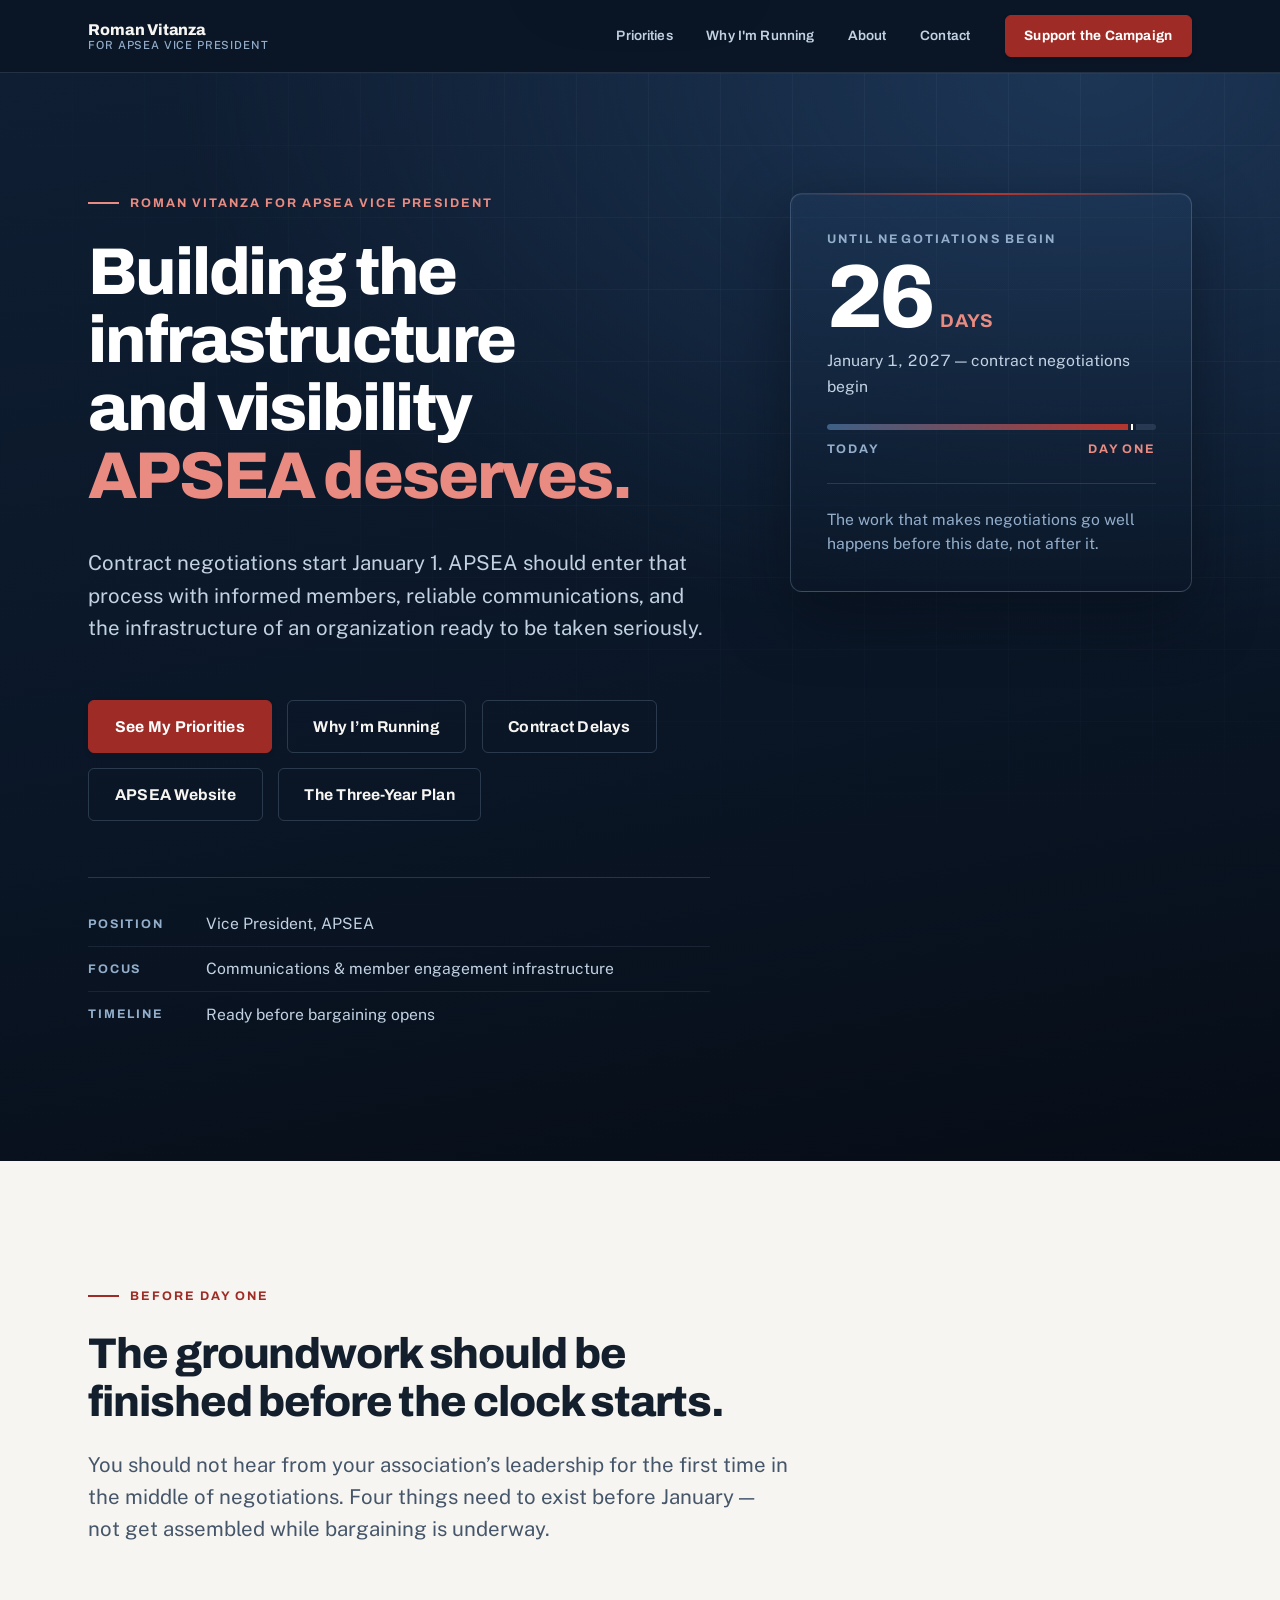
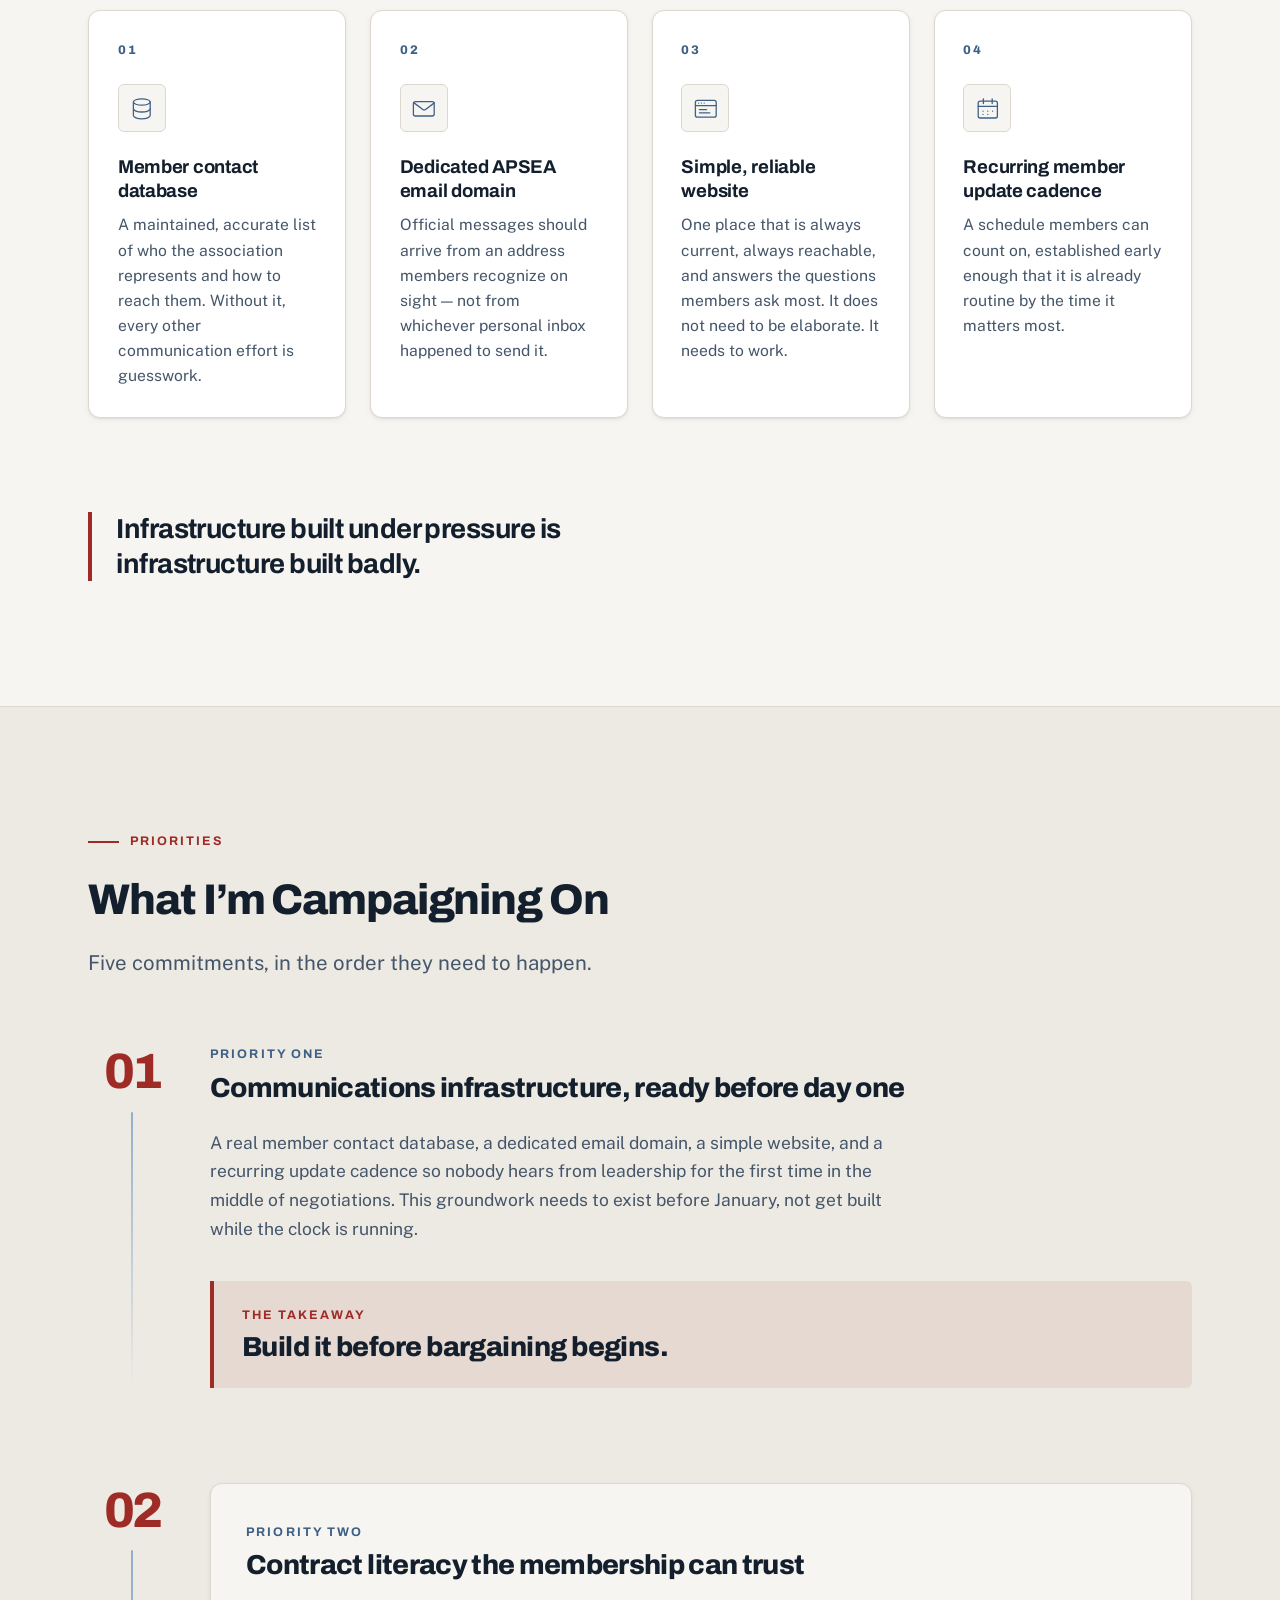
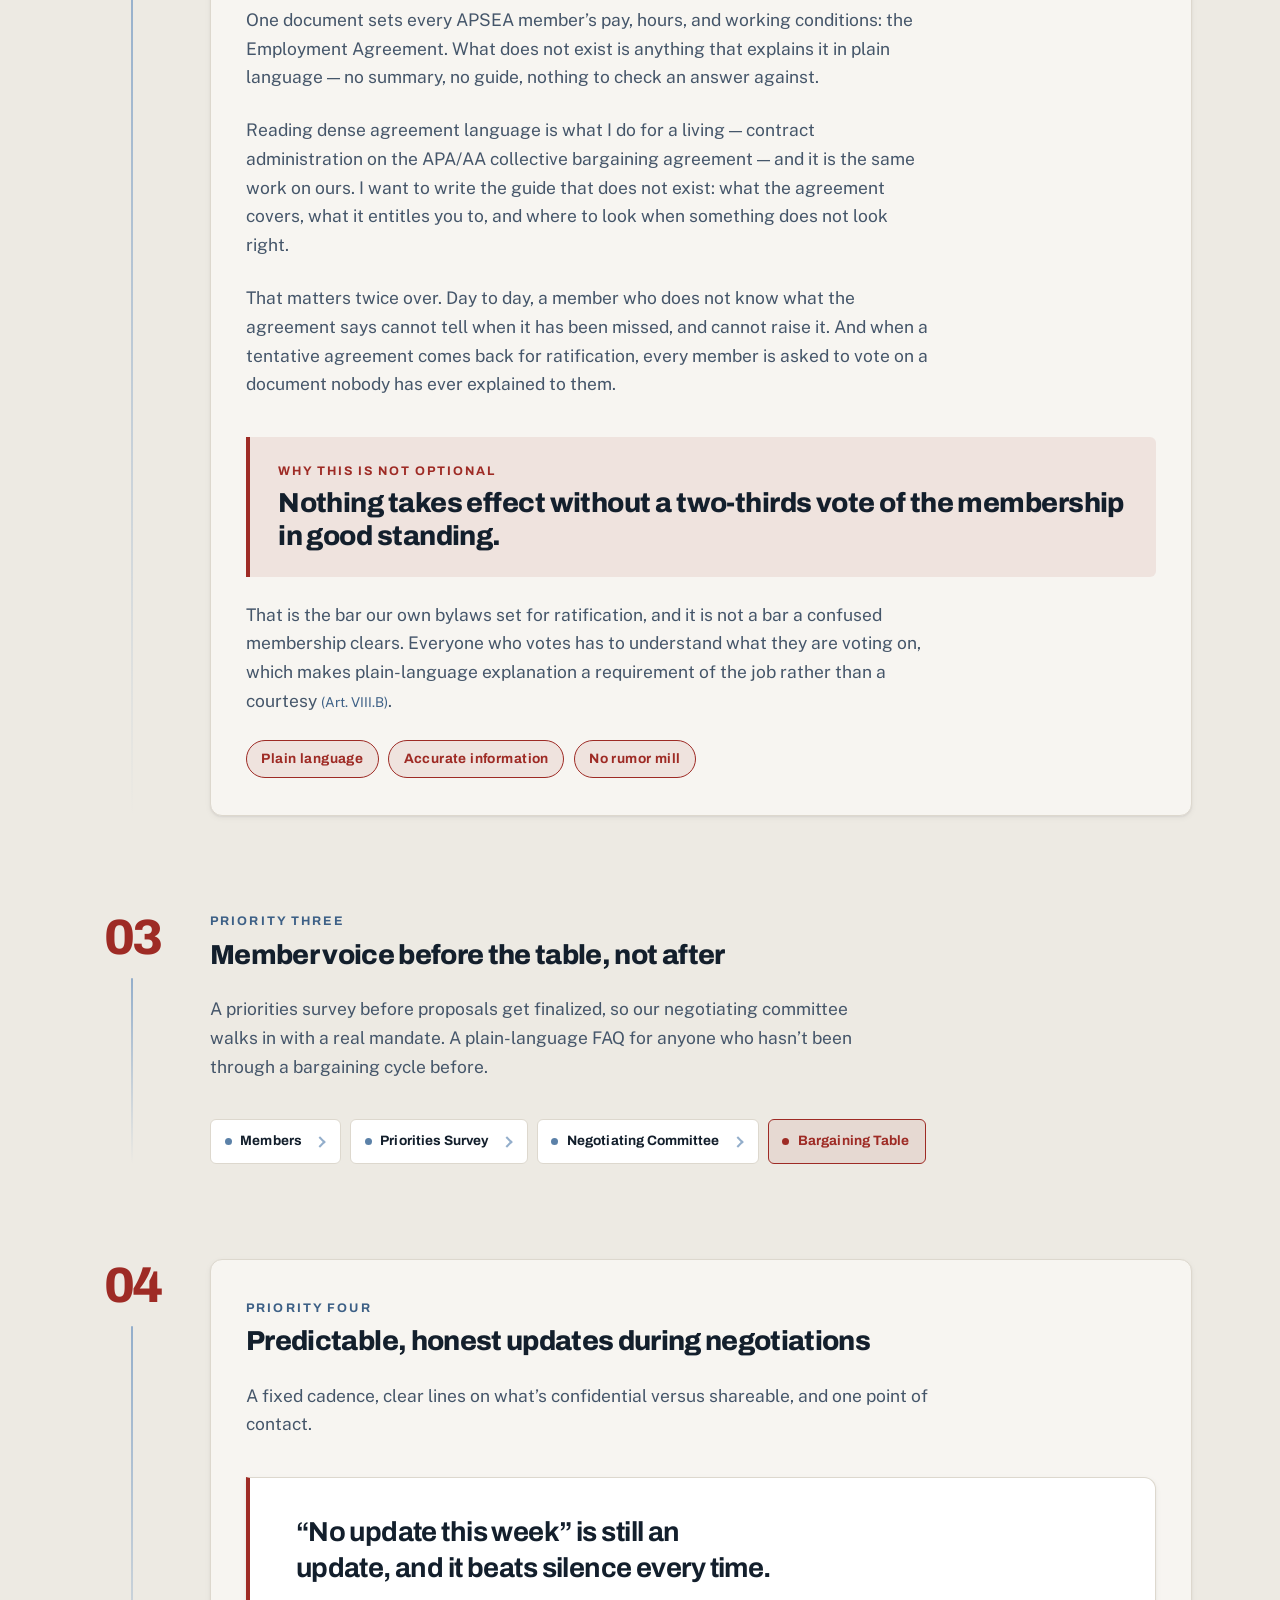
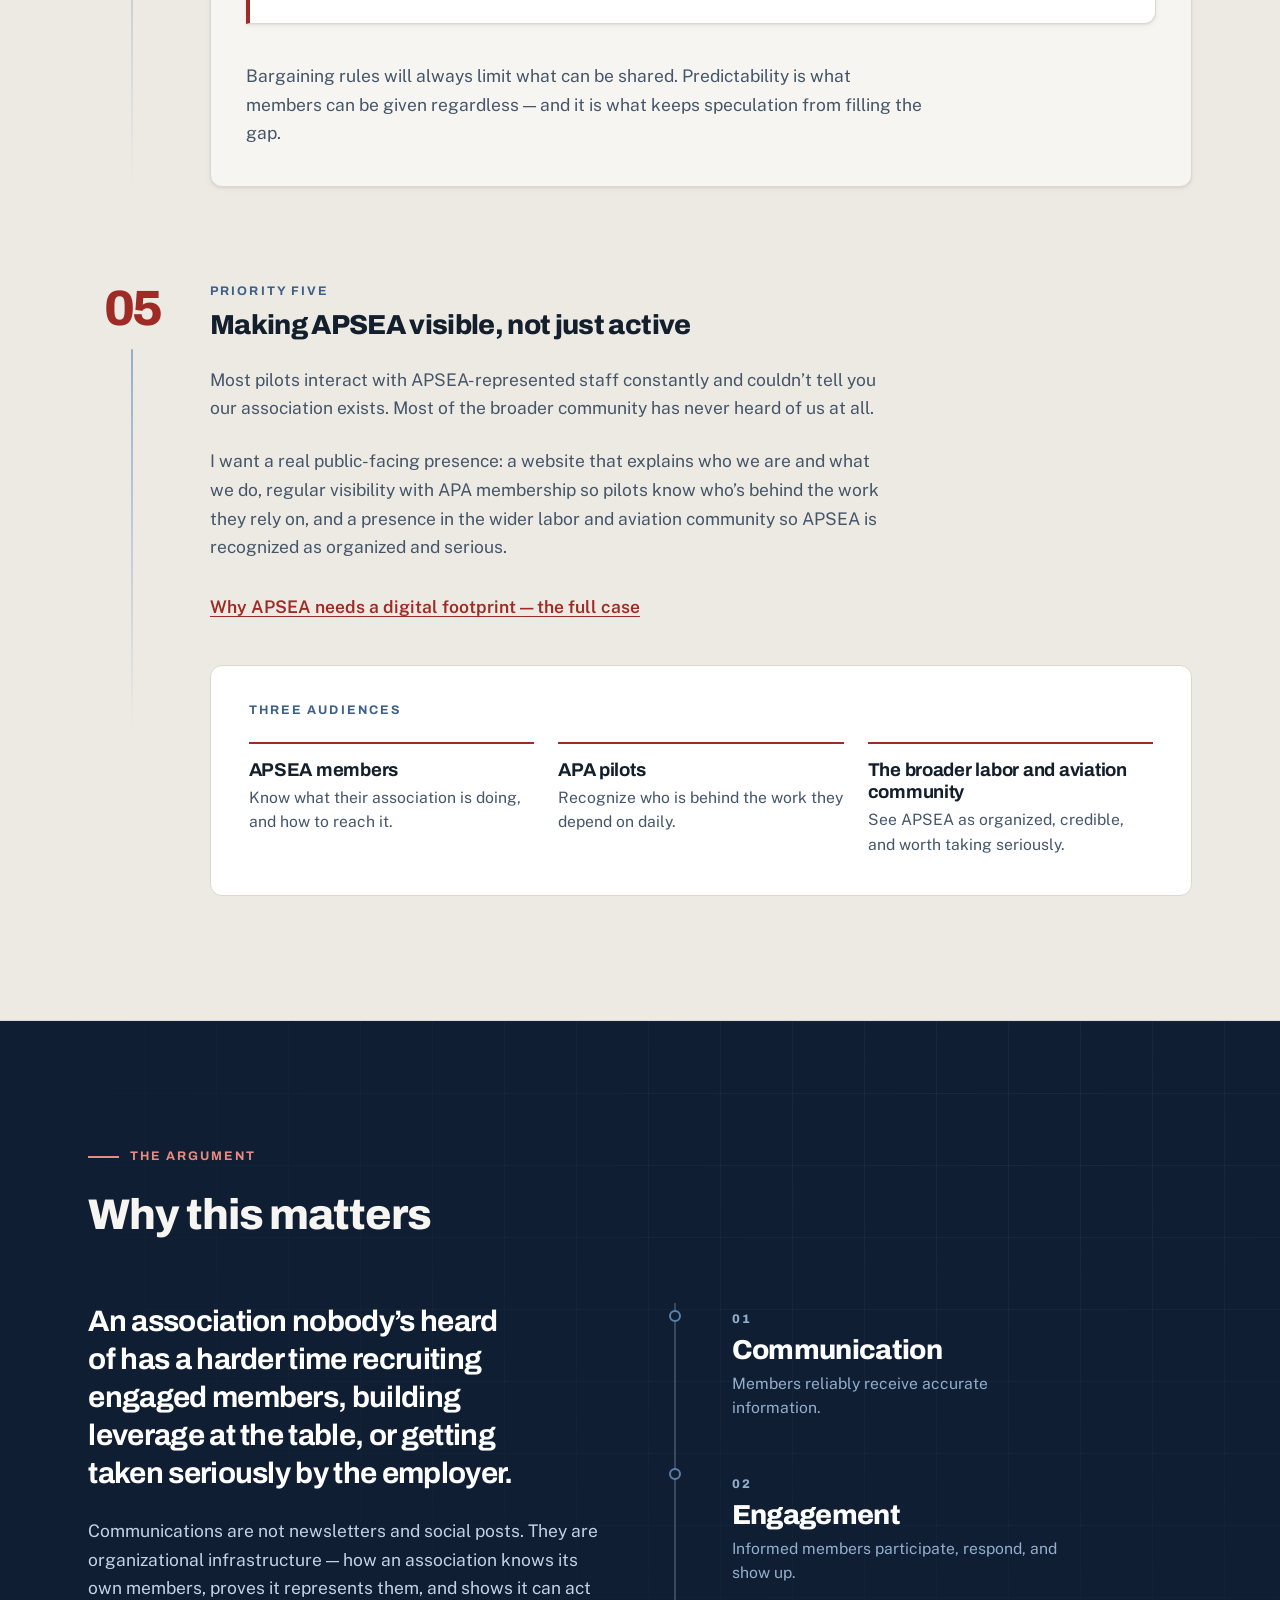
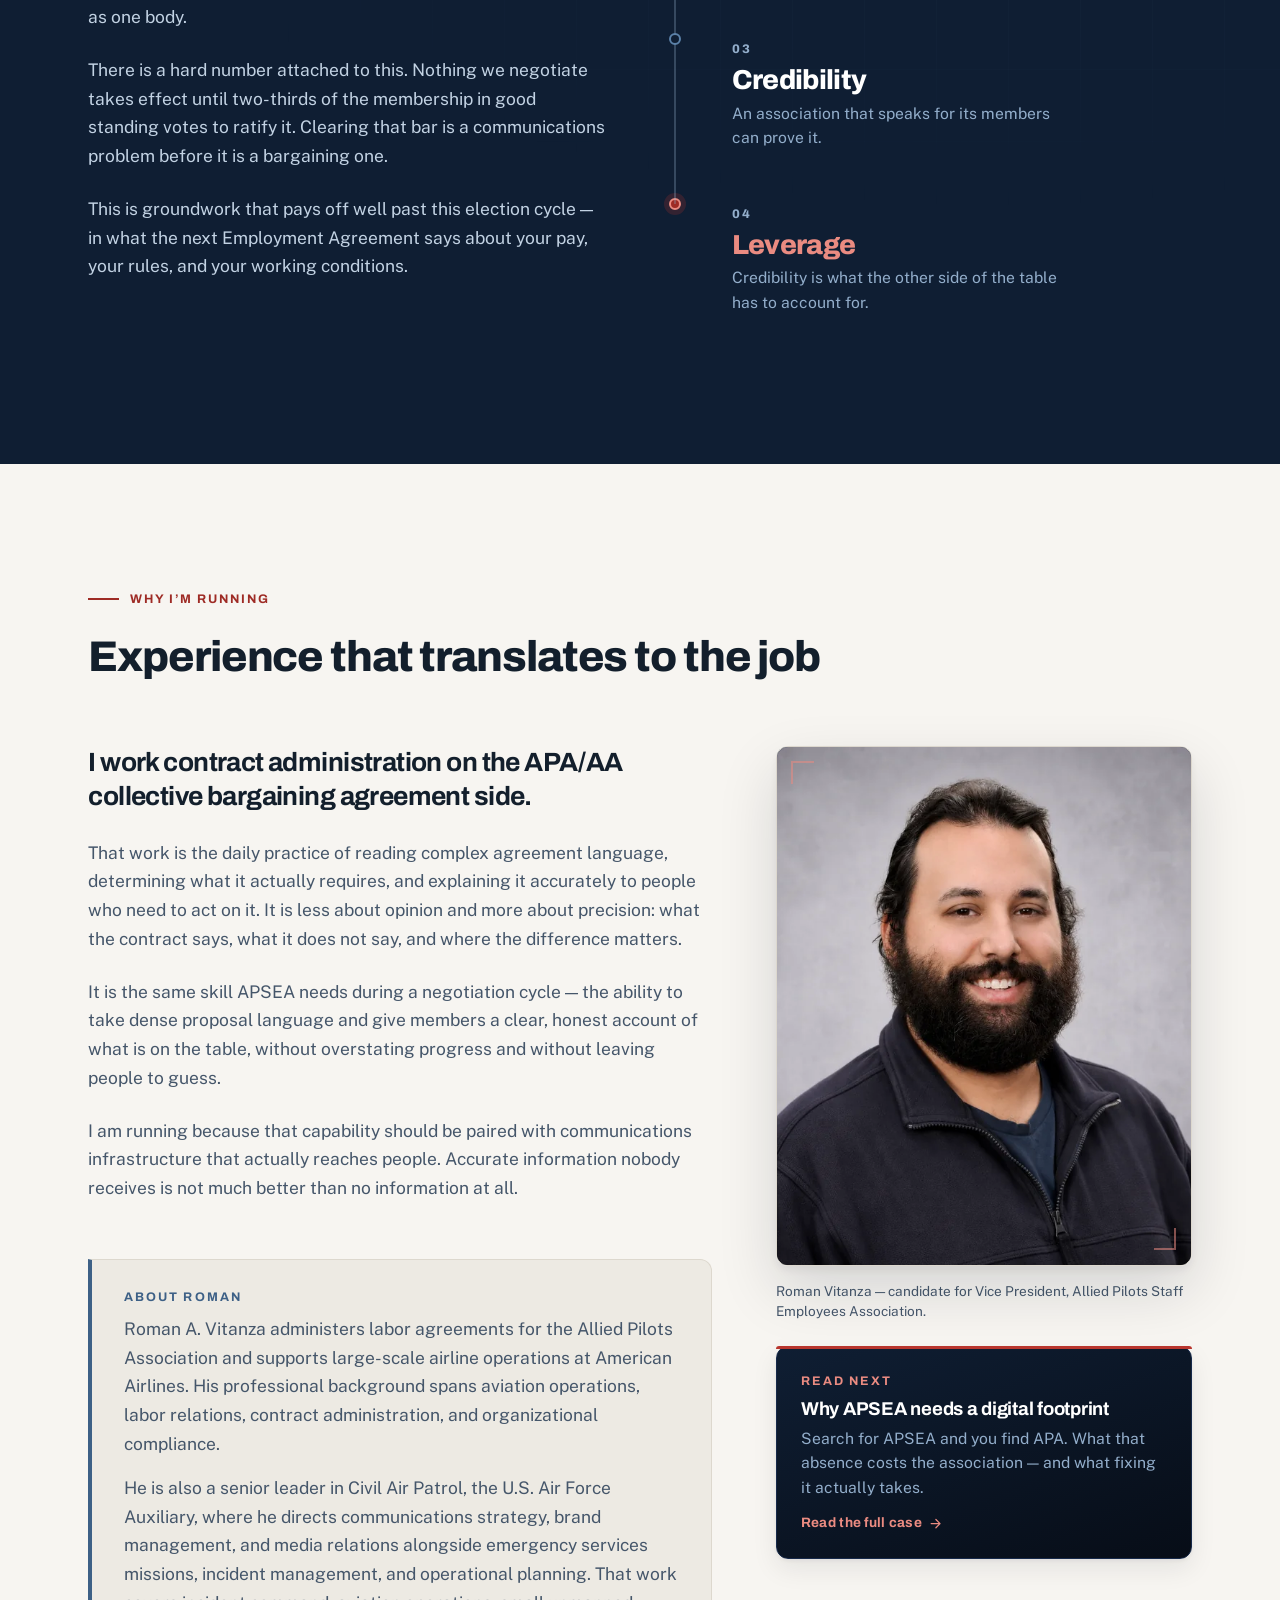
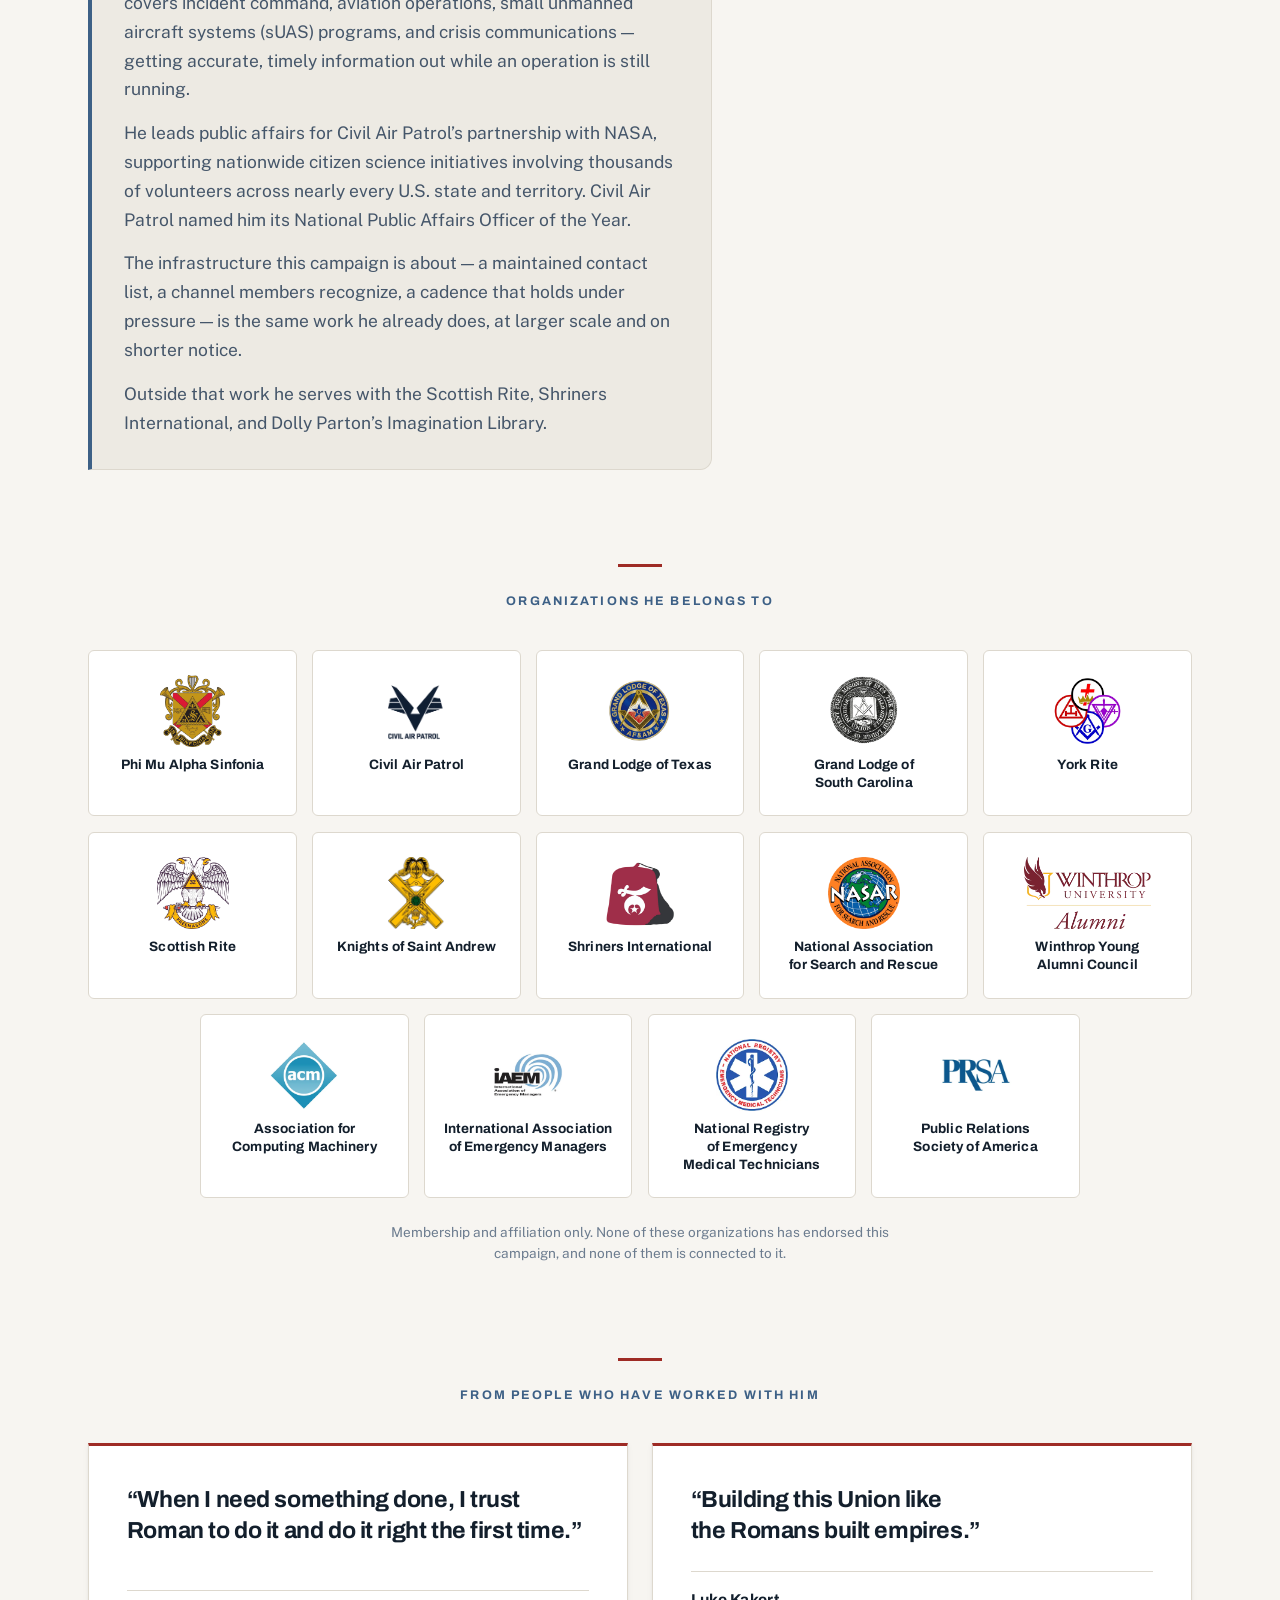
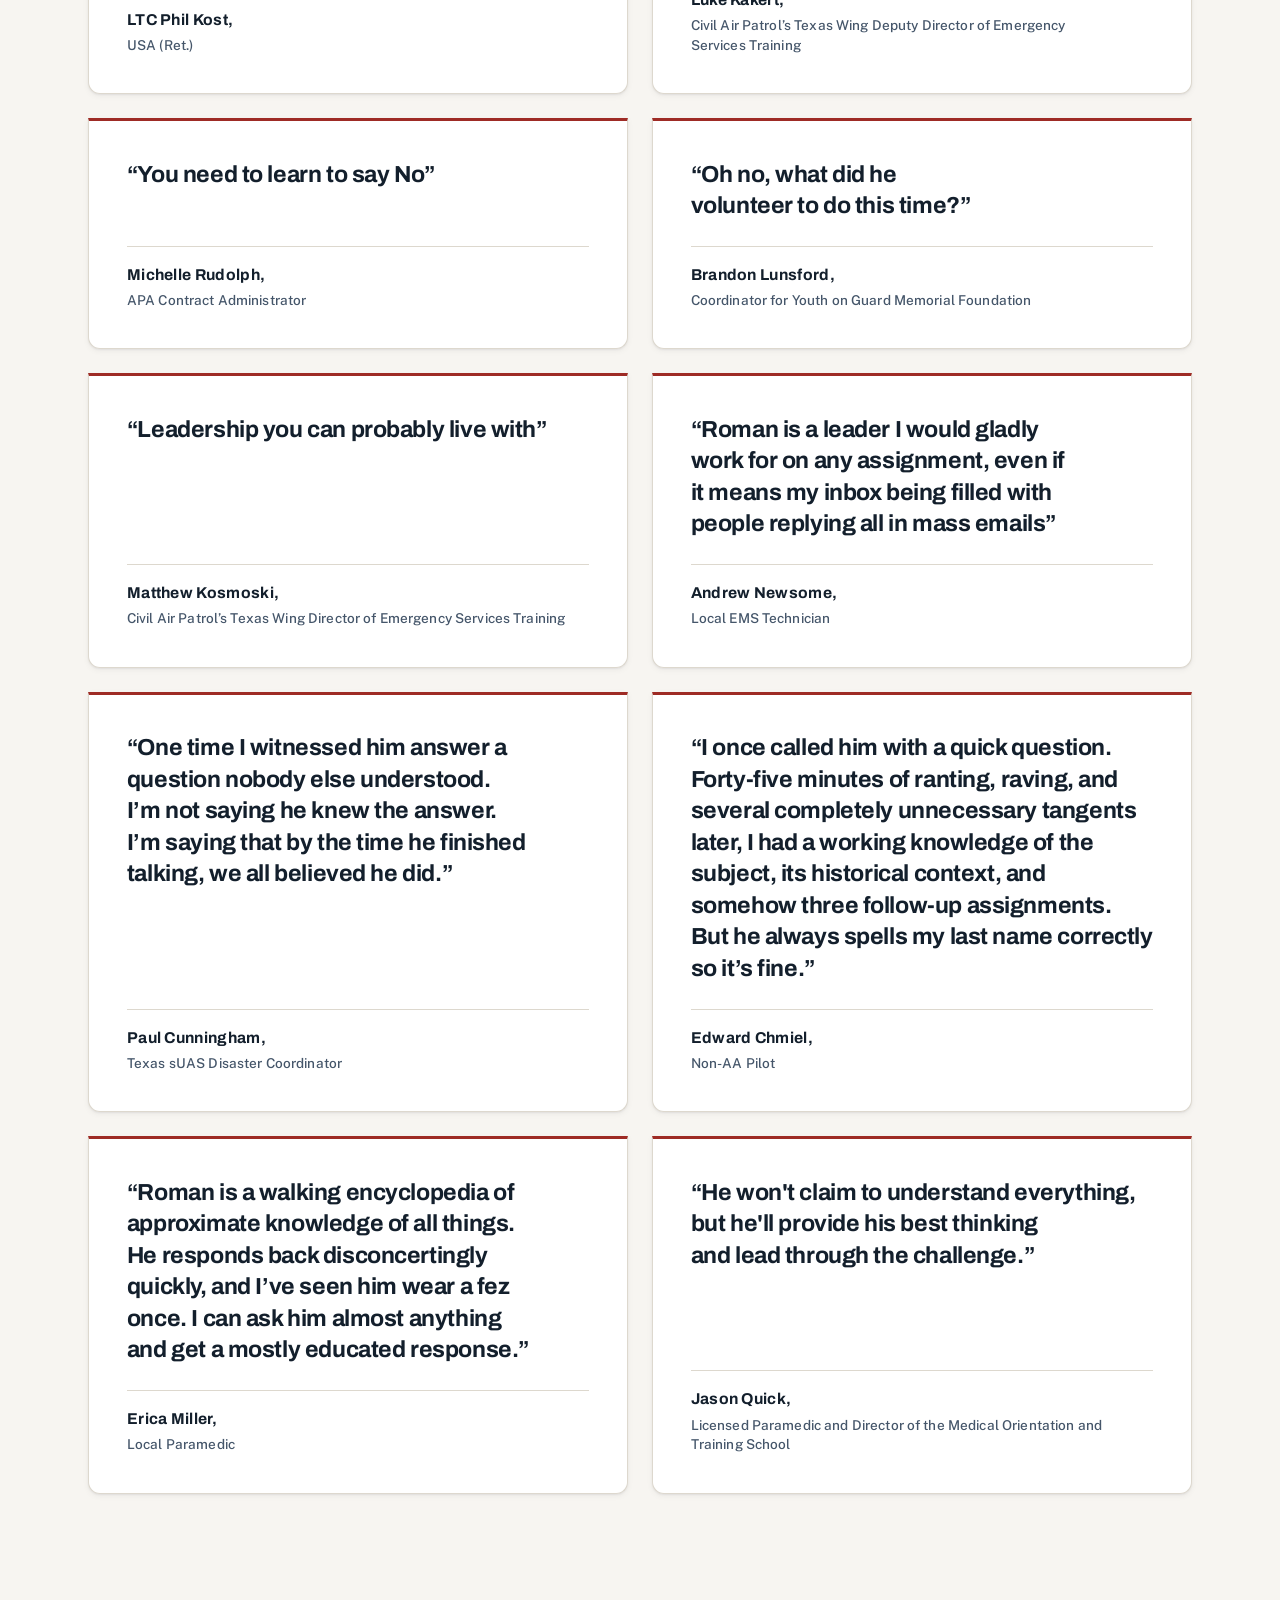
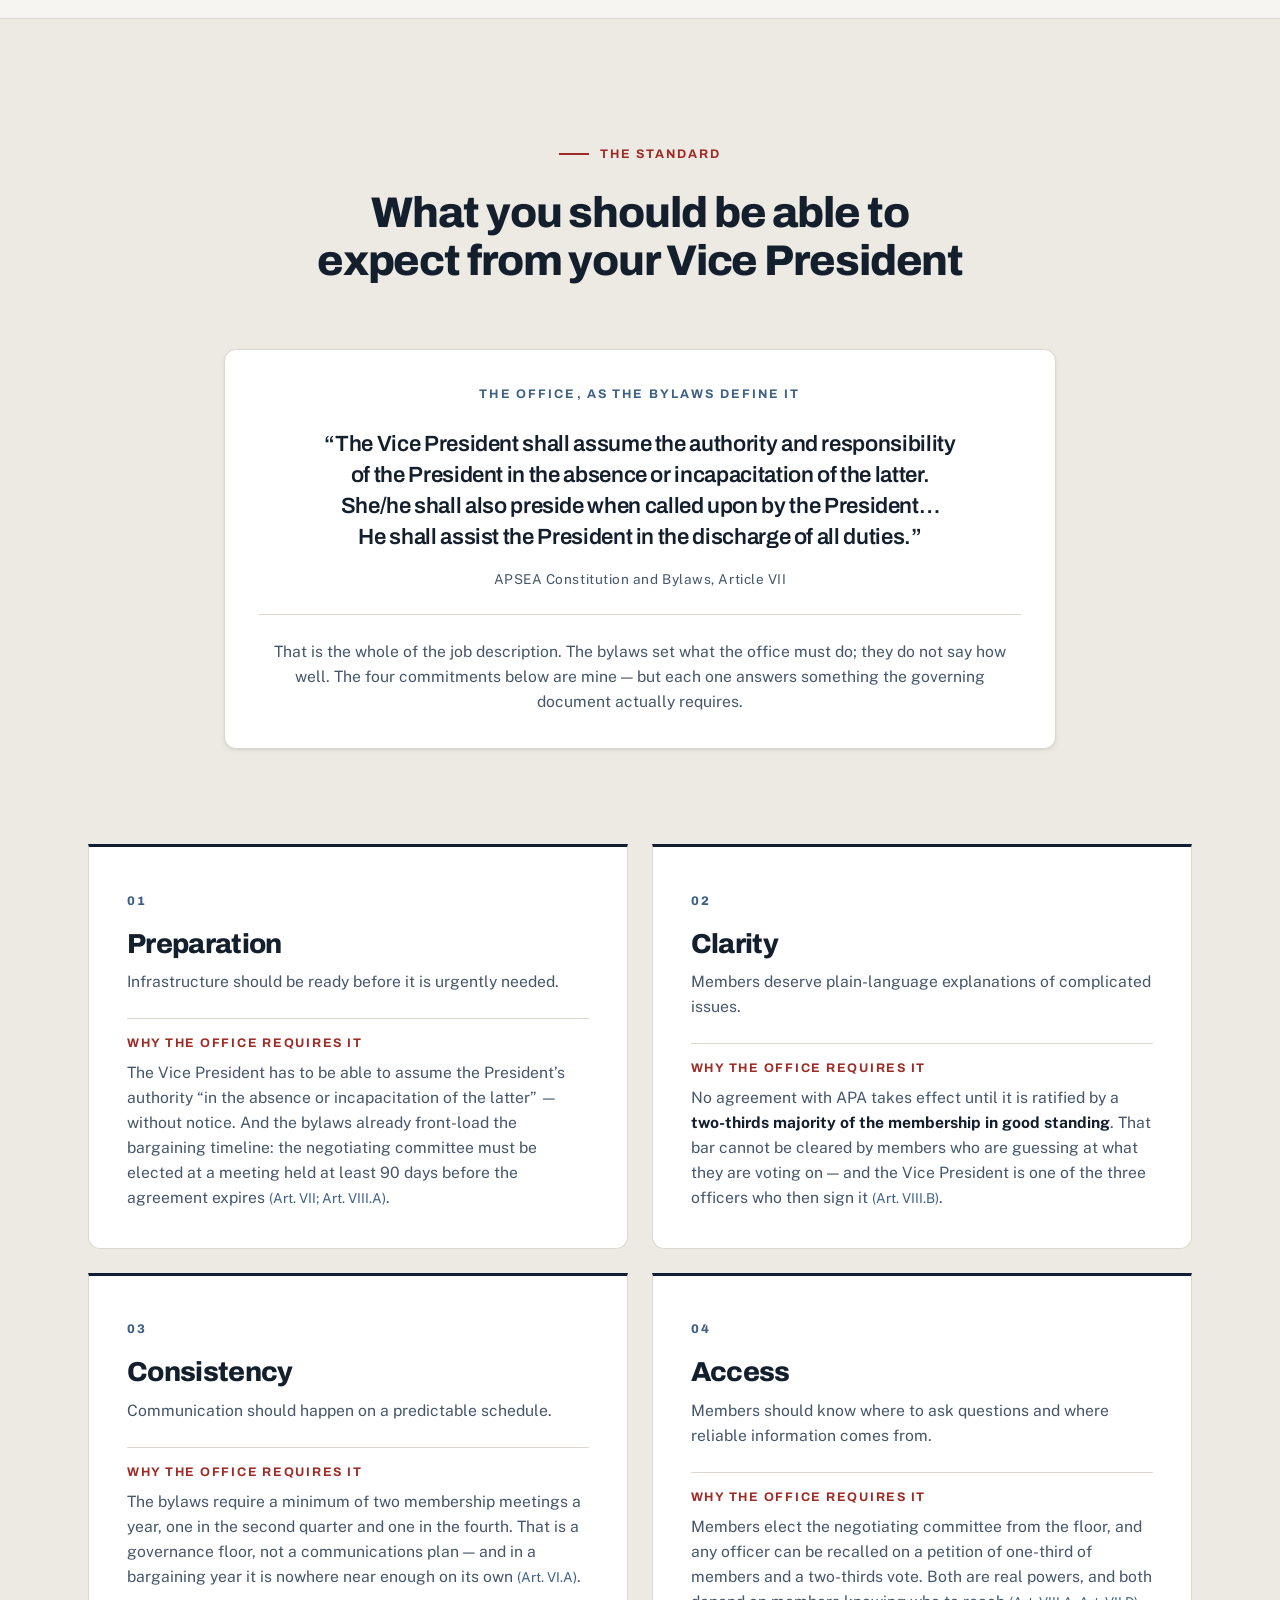
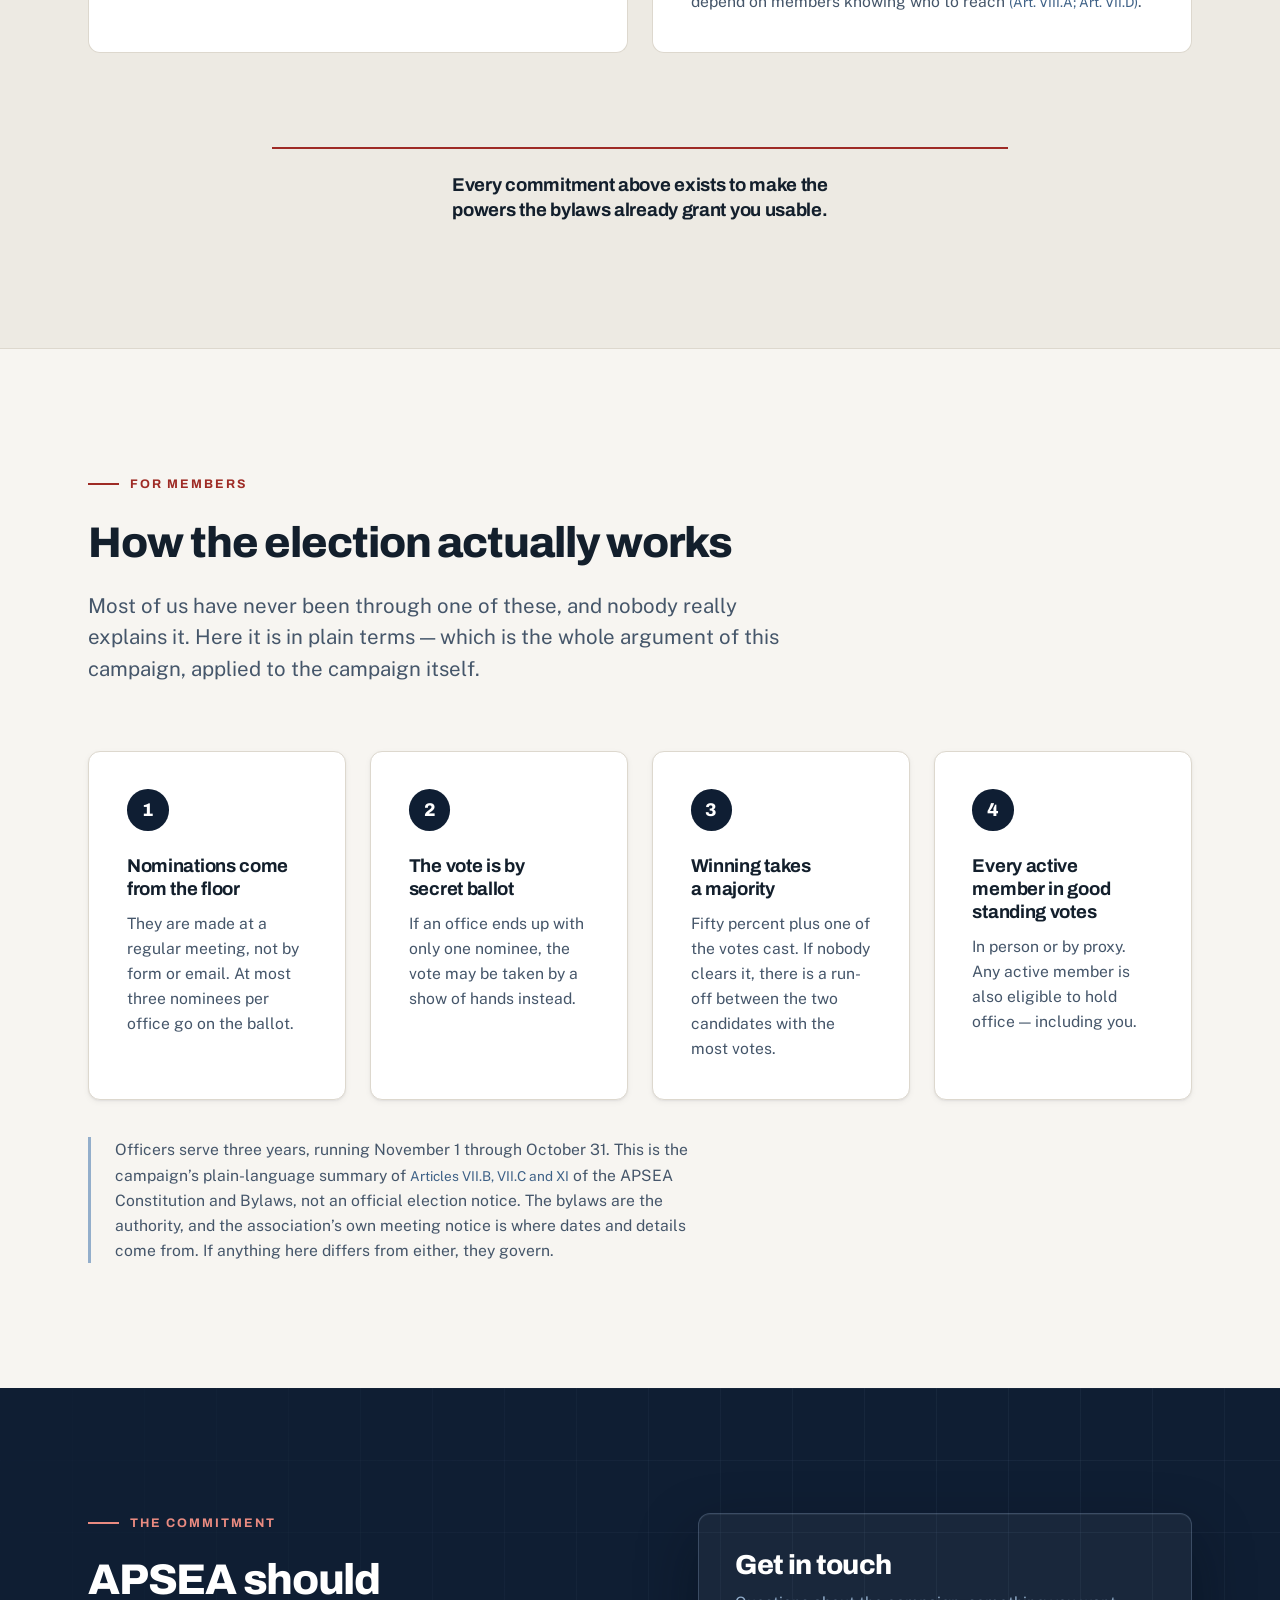
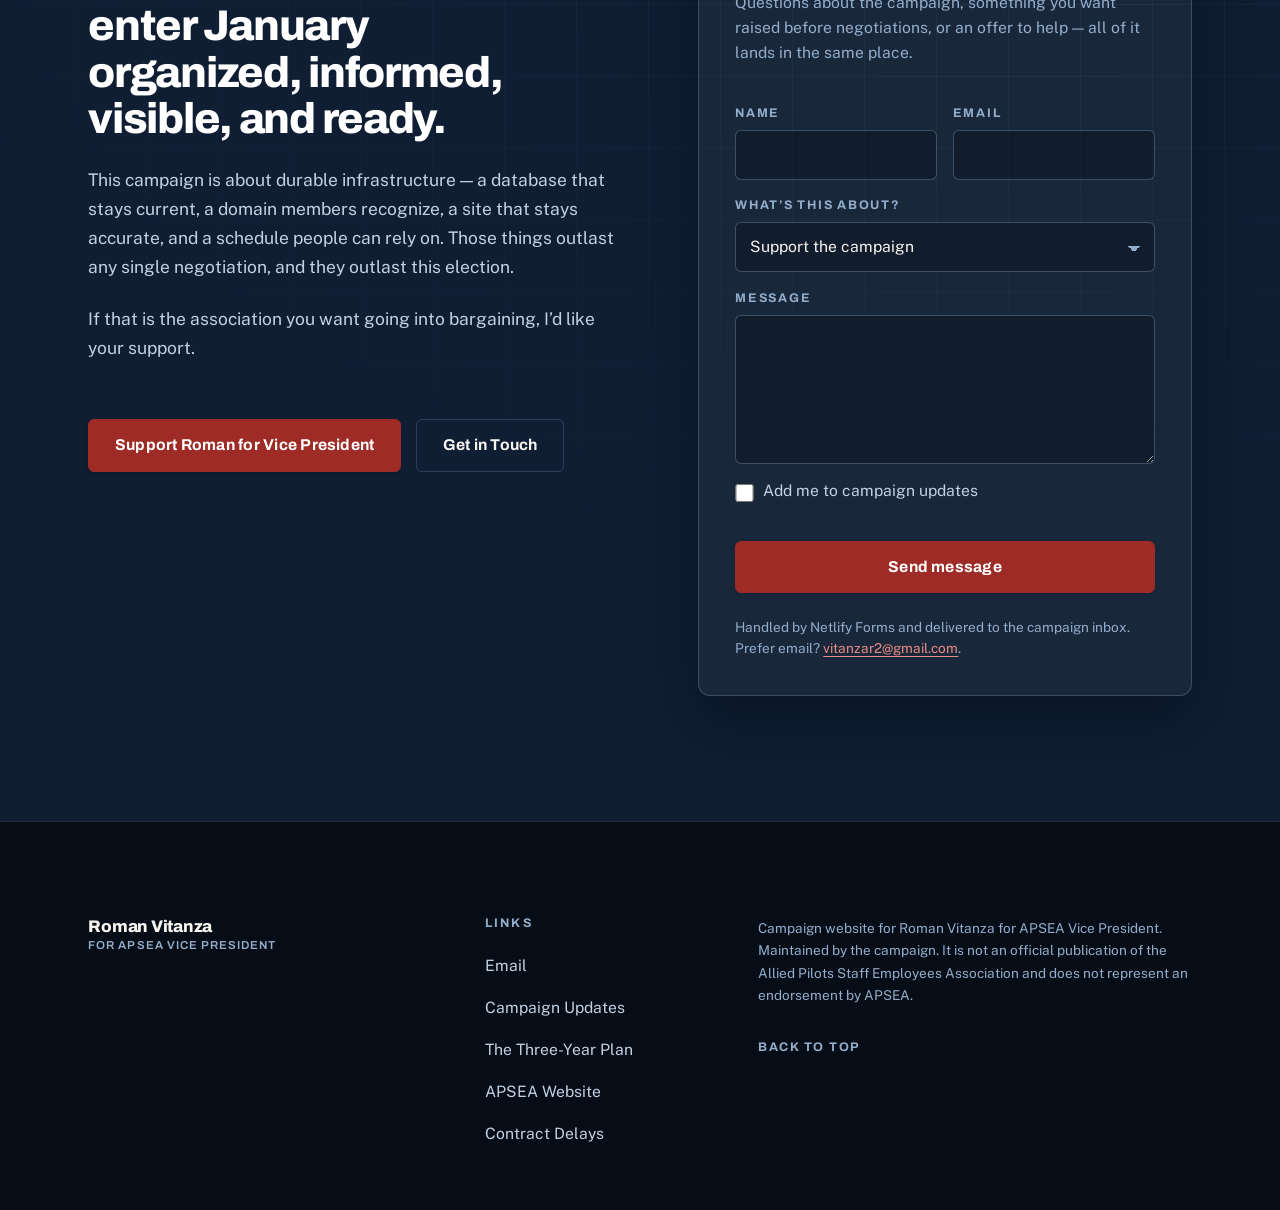
==== commit 26f3cd96: "Merge branch 'main' into claude/apsea-campaign-site-jhvy9r" ====
--- a/index.html
+++ b/index.html
@@ -895,8 +895,7 @@
             <figure class="endorsement">
               <blockquote class="endorsement__quote">
                 <p>
-                  &ldquo;Roman may not have all the answers, or even understand the problem, but
-                  he&rsquo;s going to answer any way&rdquo;
+                  &ldquo;He won't claim to understand everything, but he'll provide his best thinking and lead through the challenge.&rdquo;
                 </p>
               </blockquote>
               <figcaption class="endorsement__source">
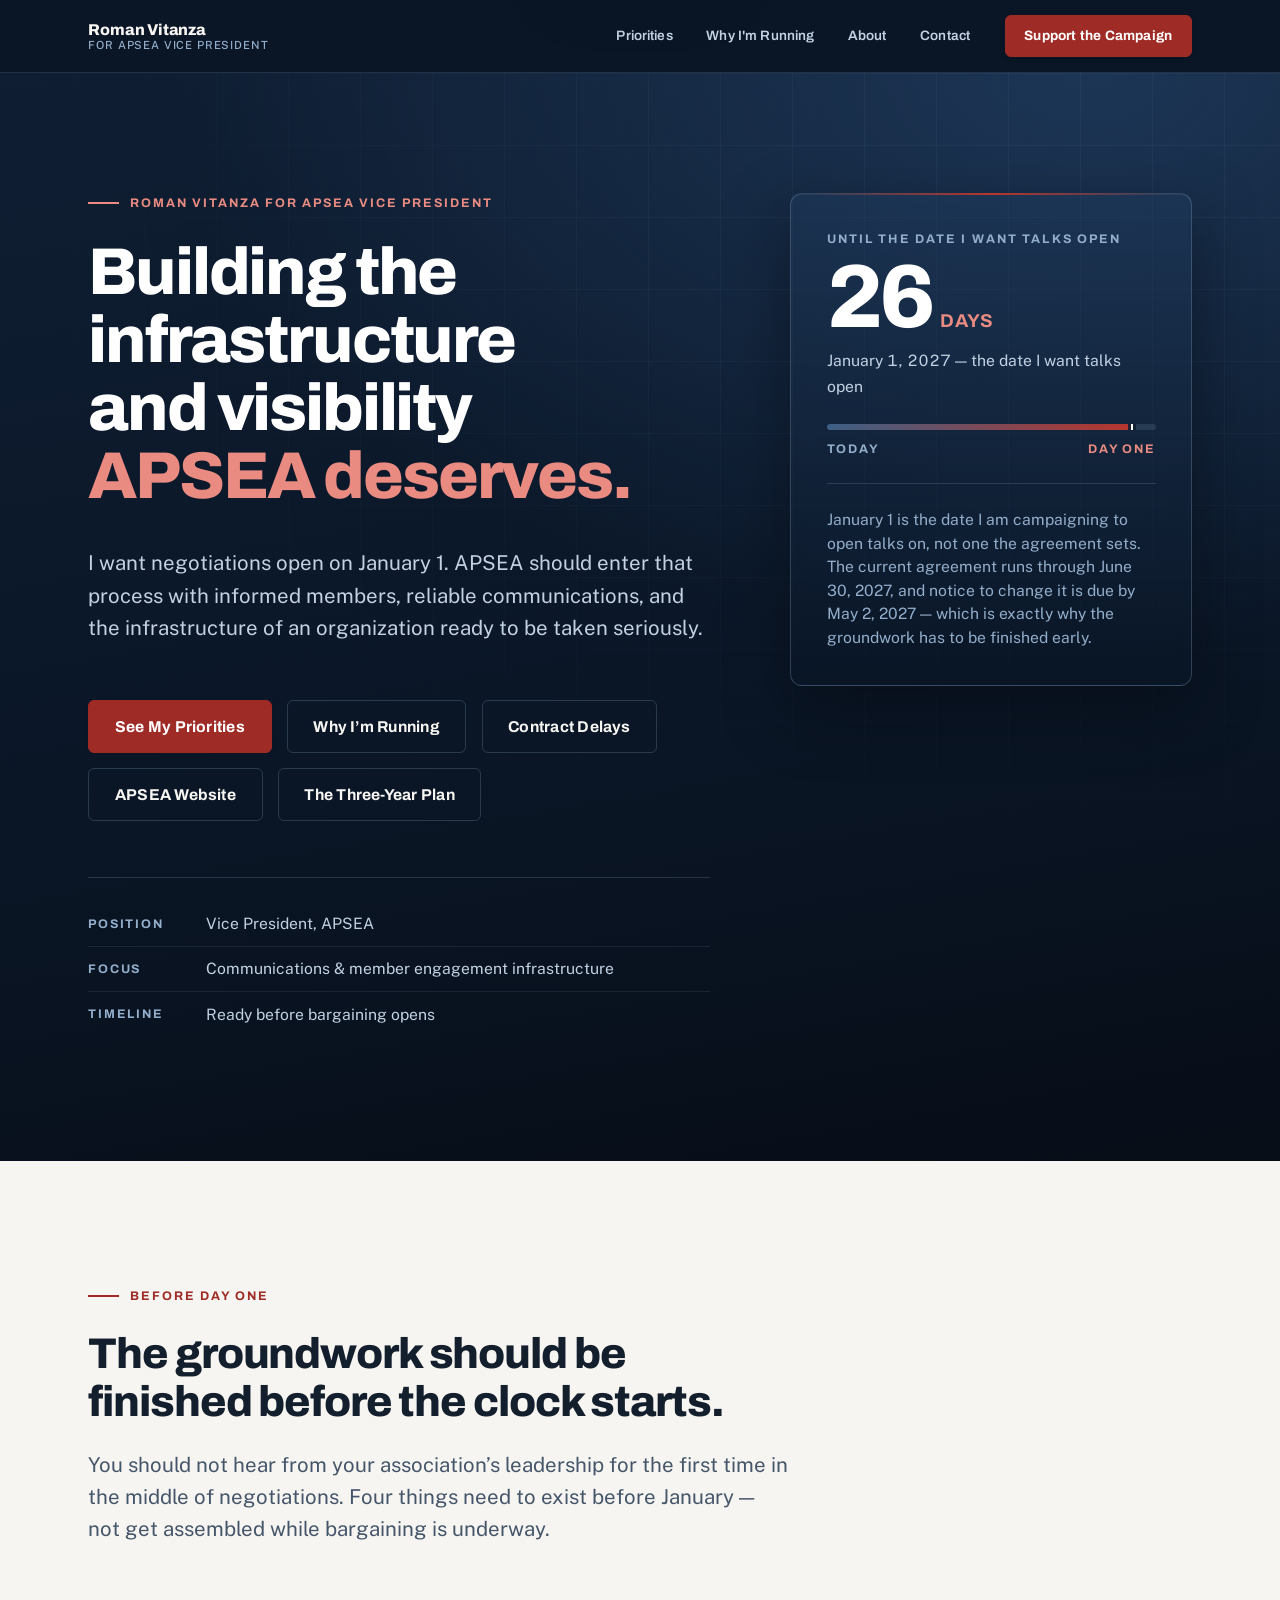
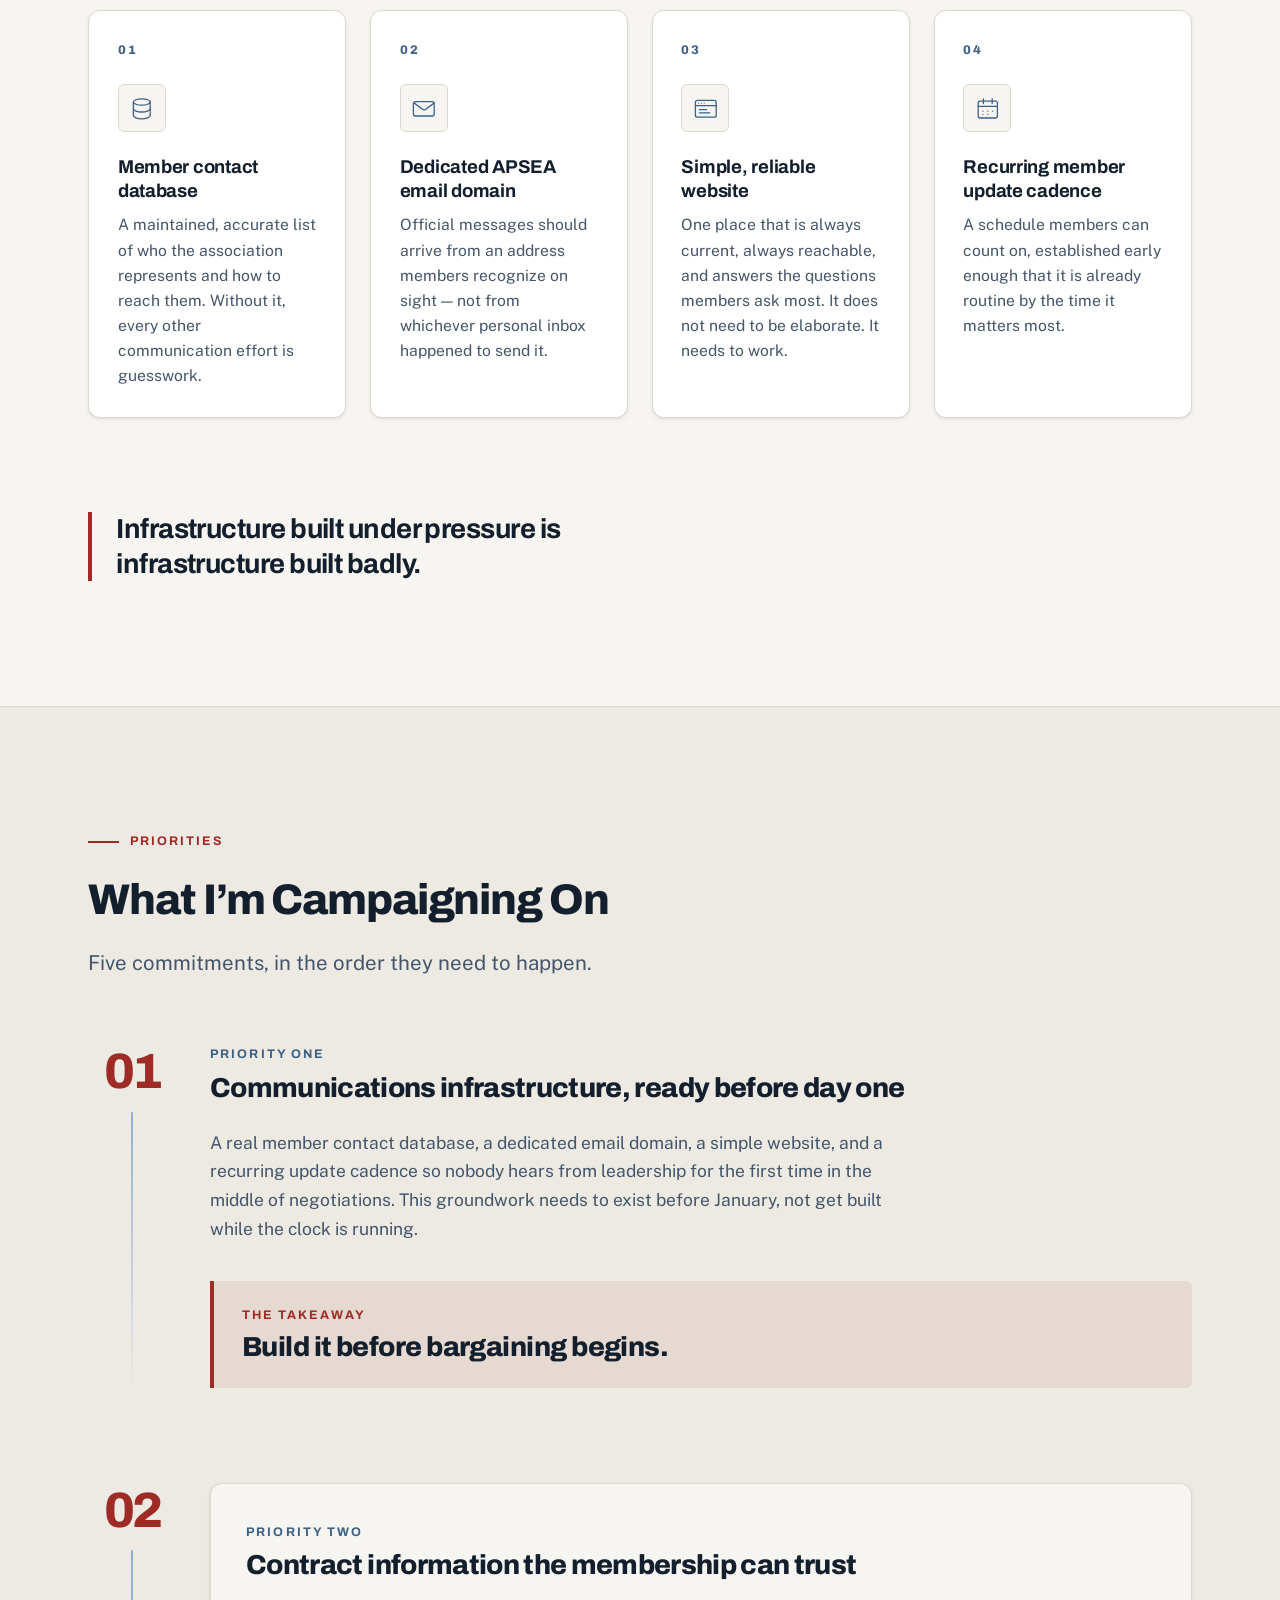
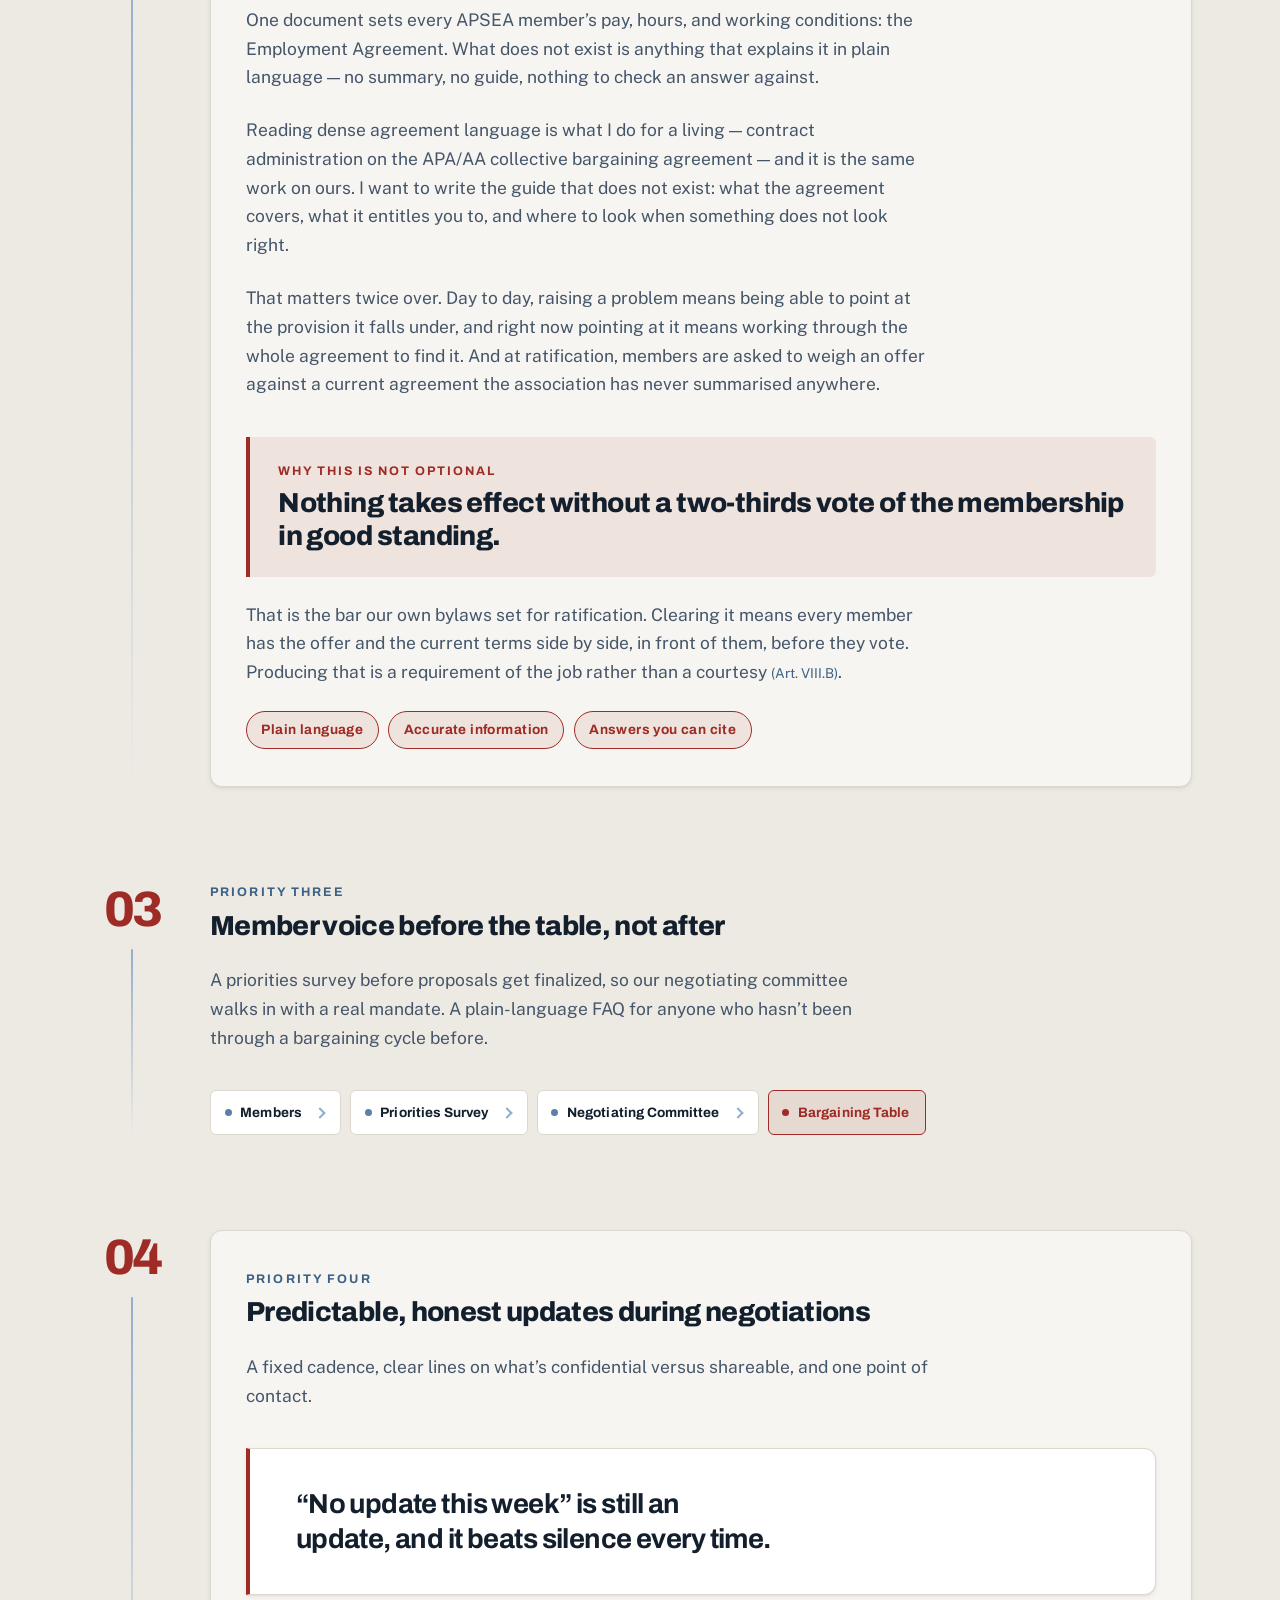
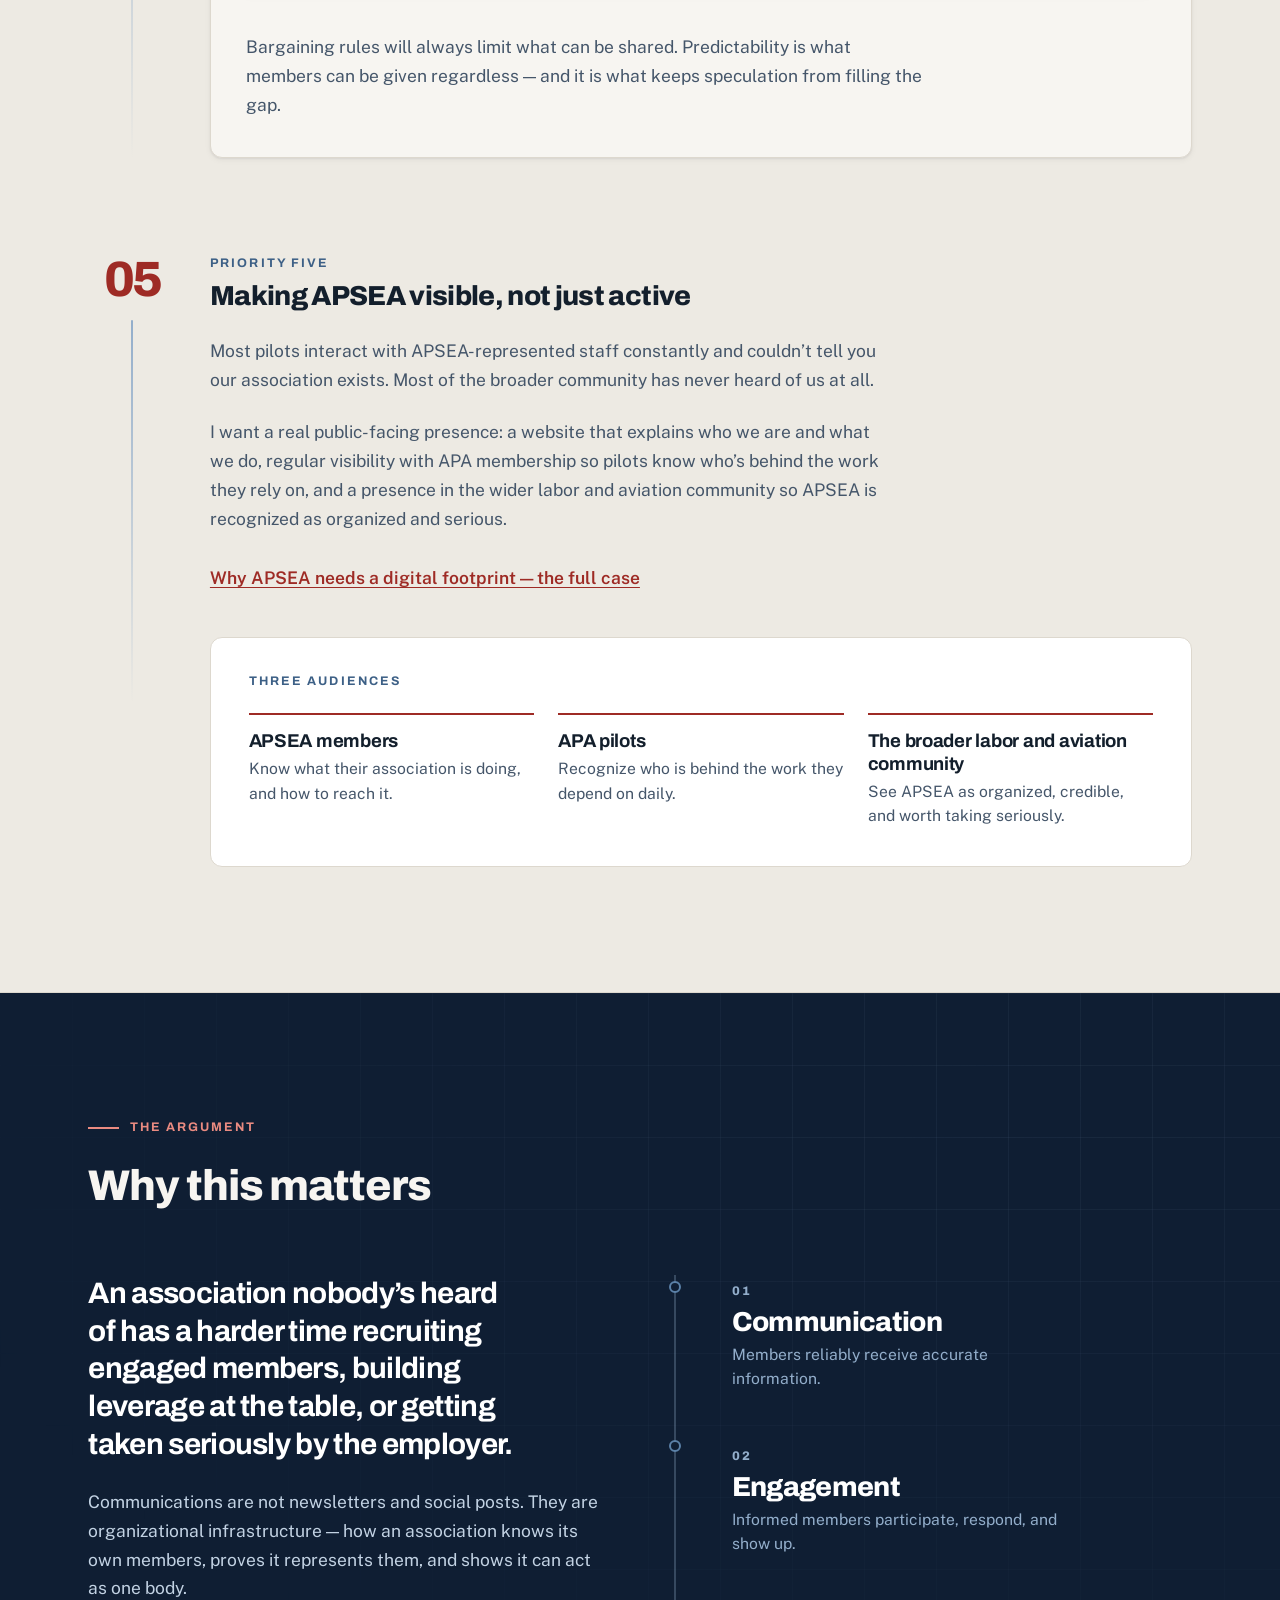
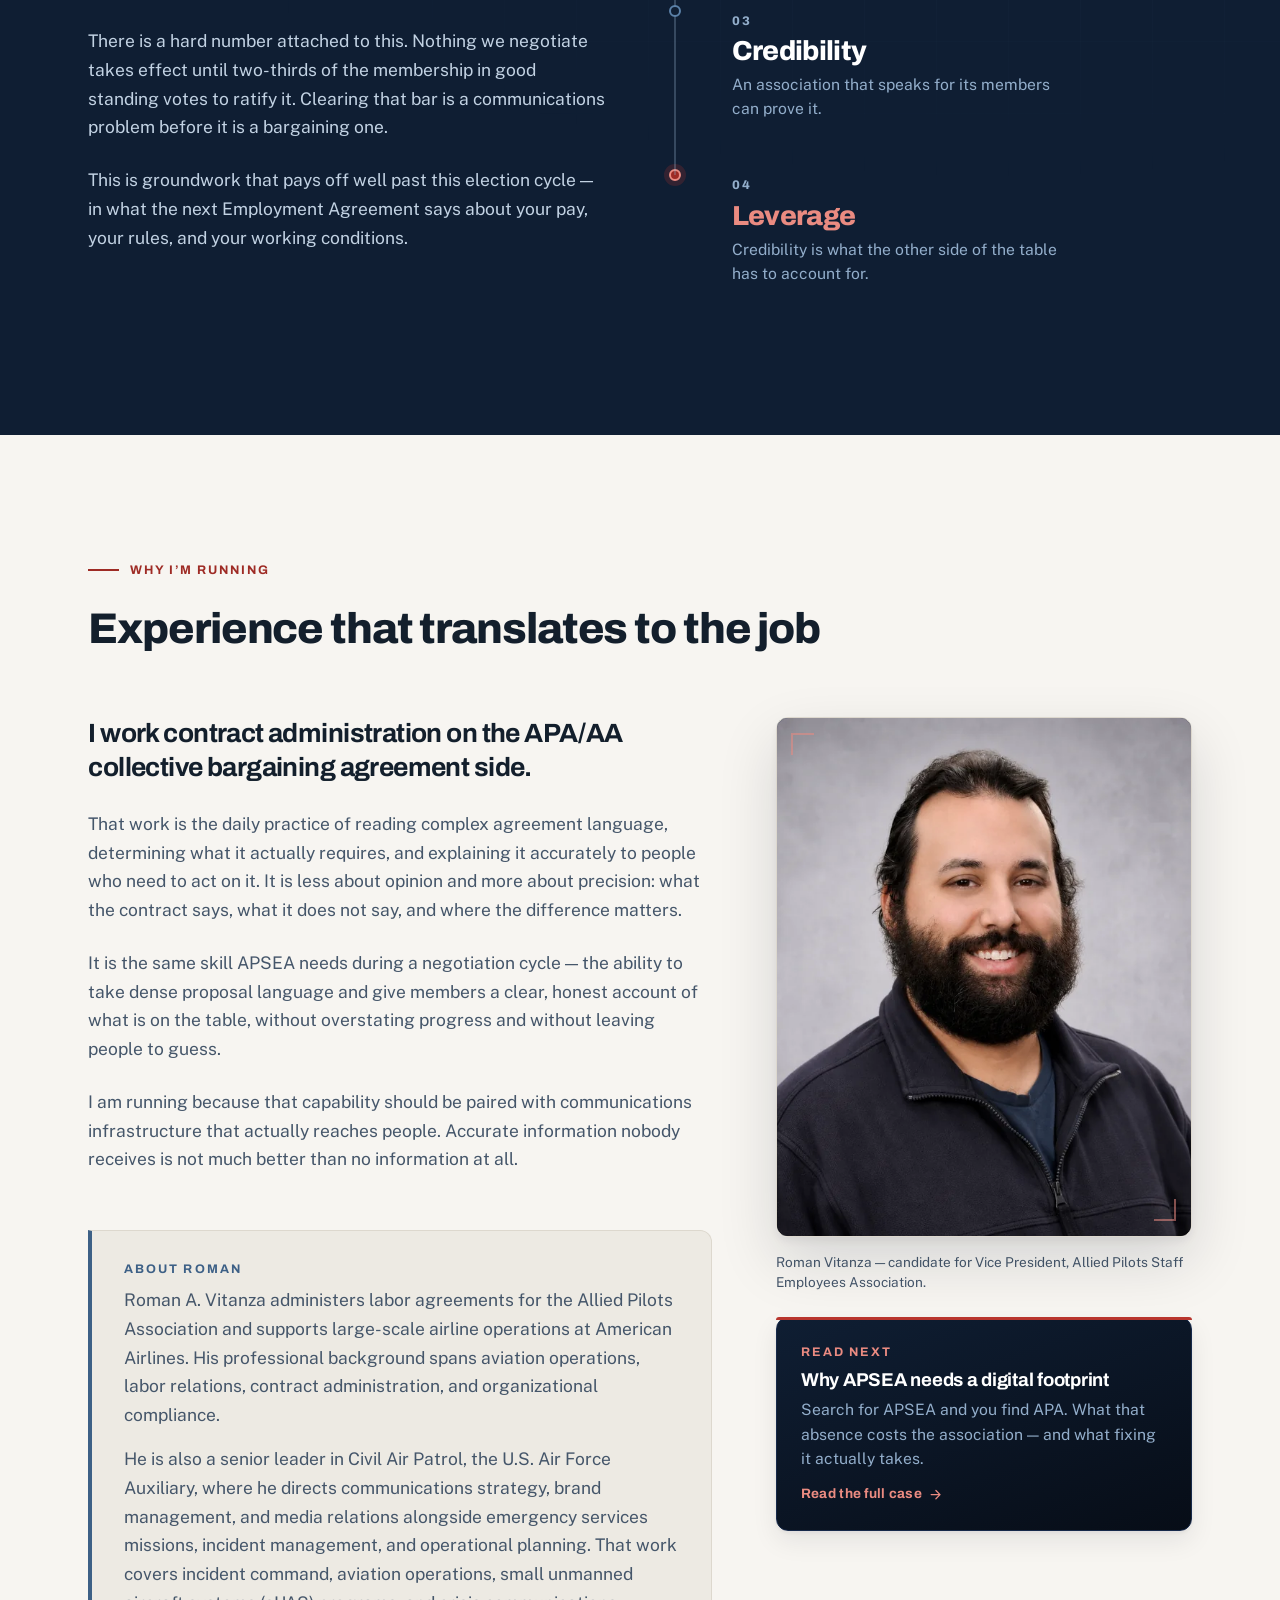
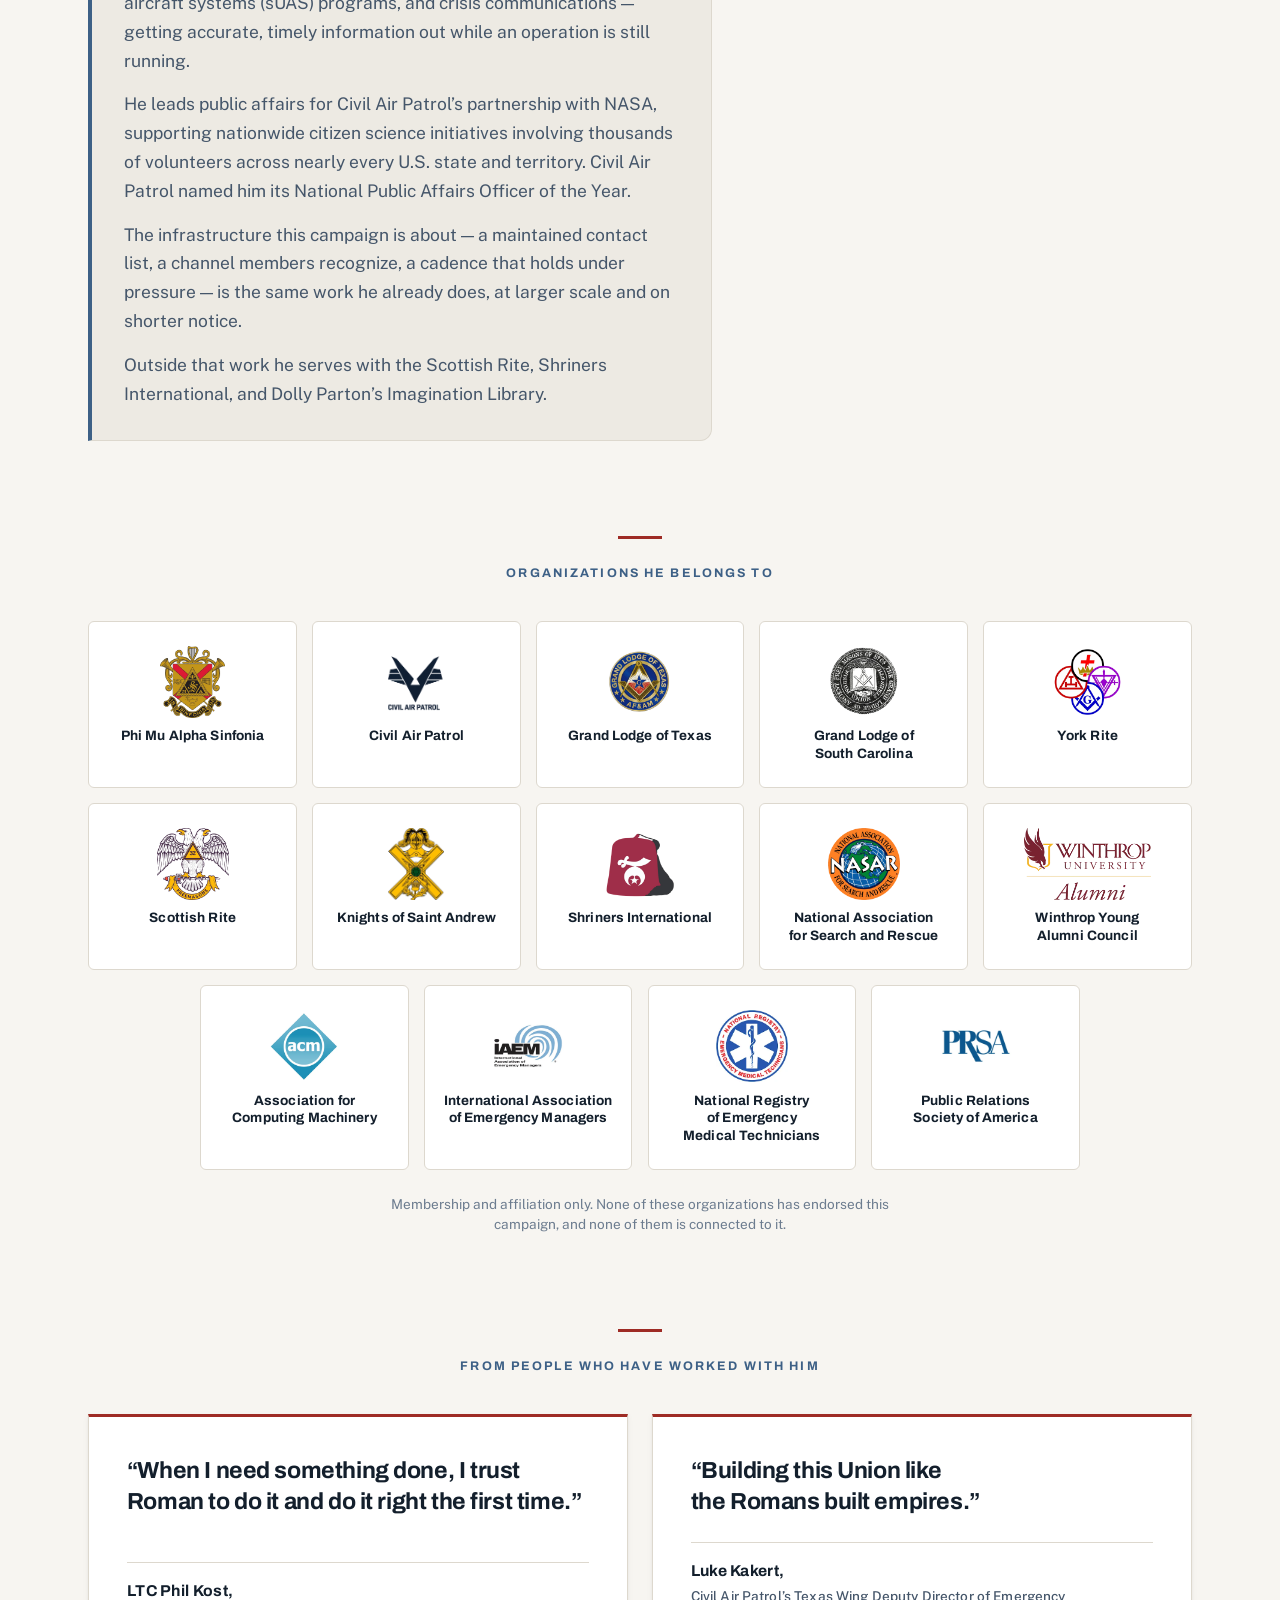
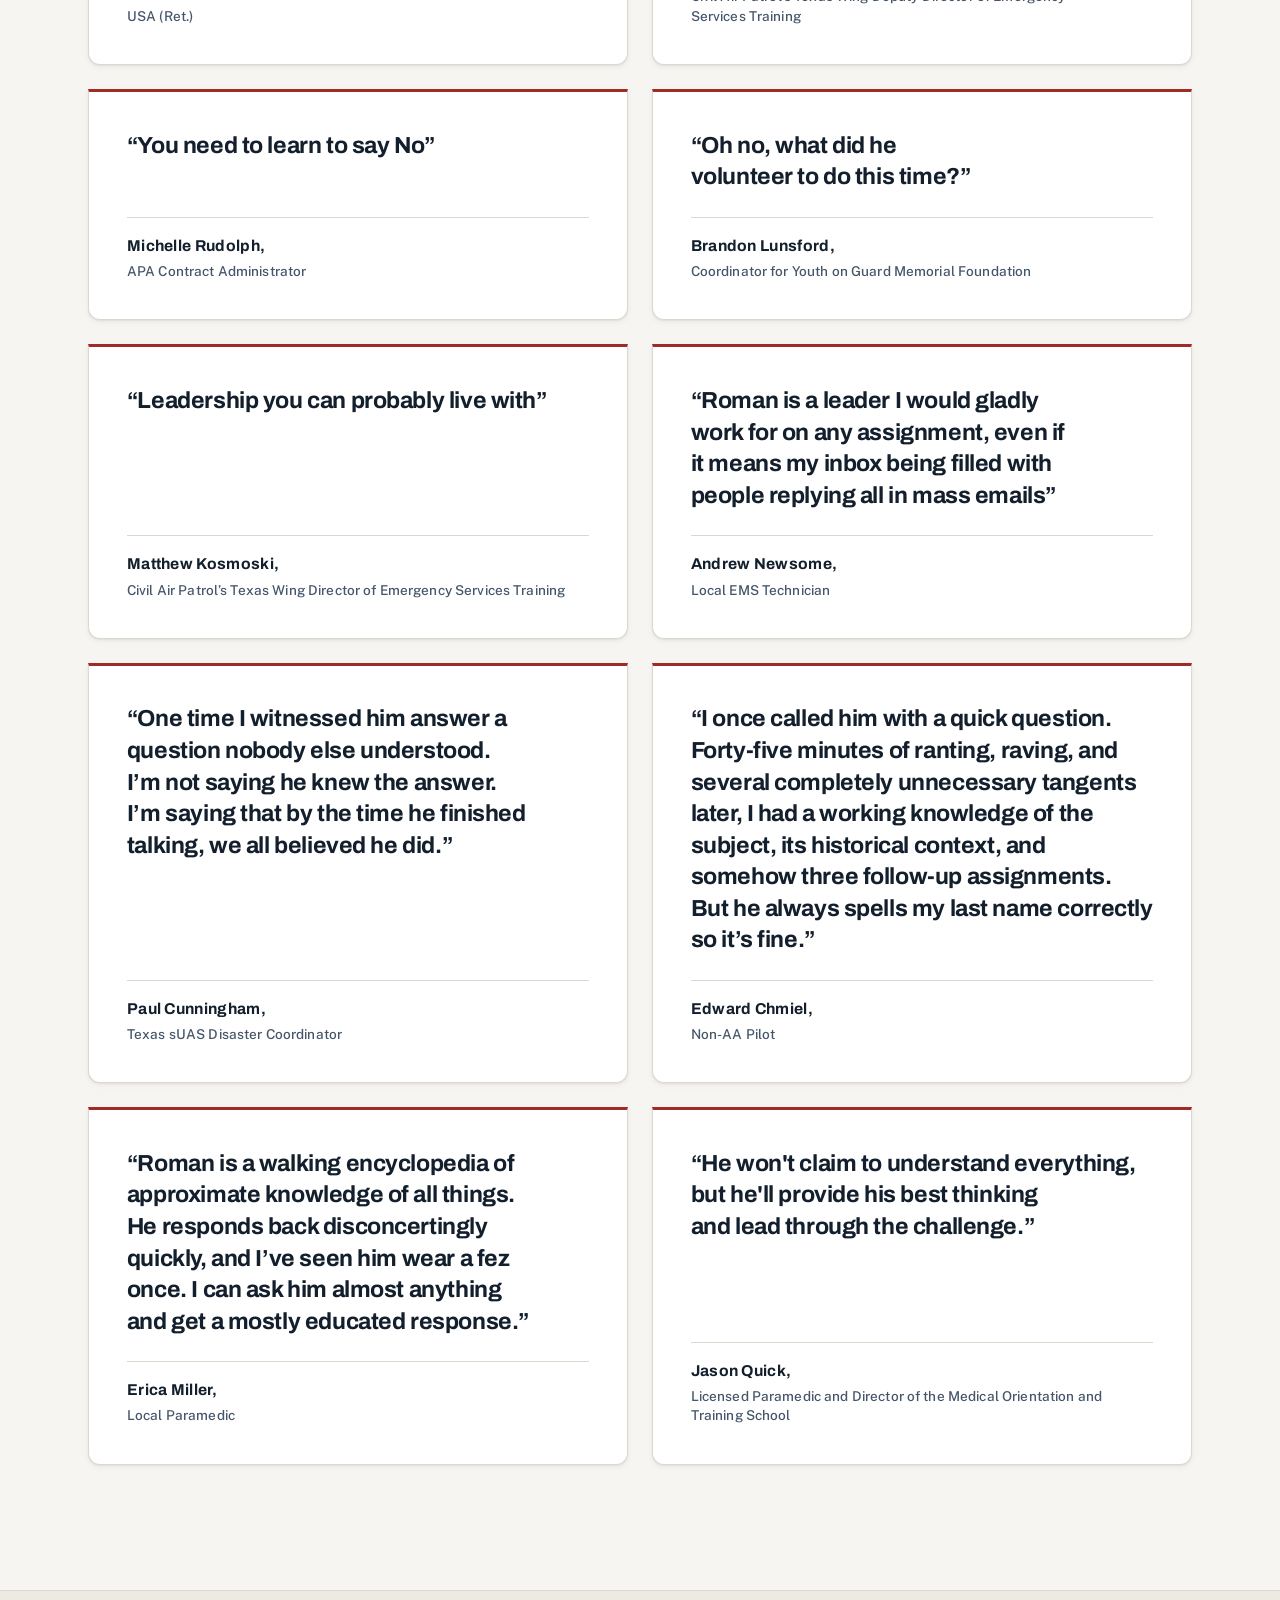
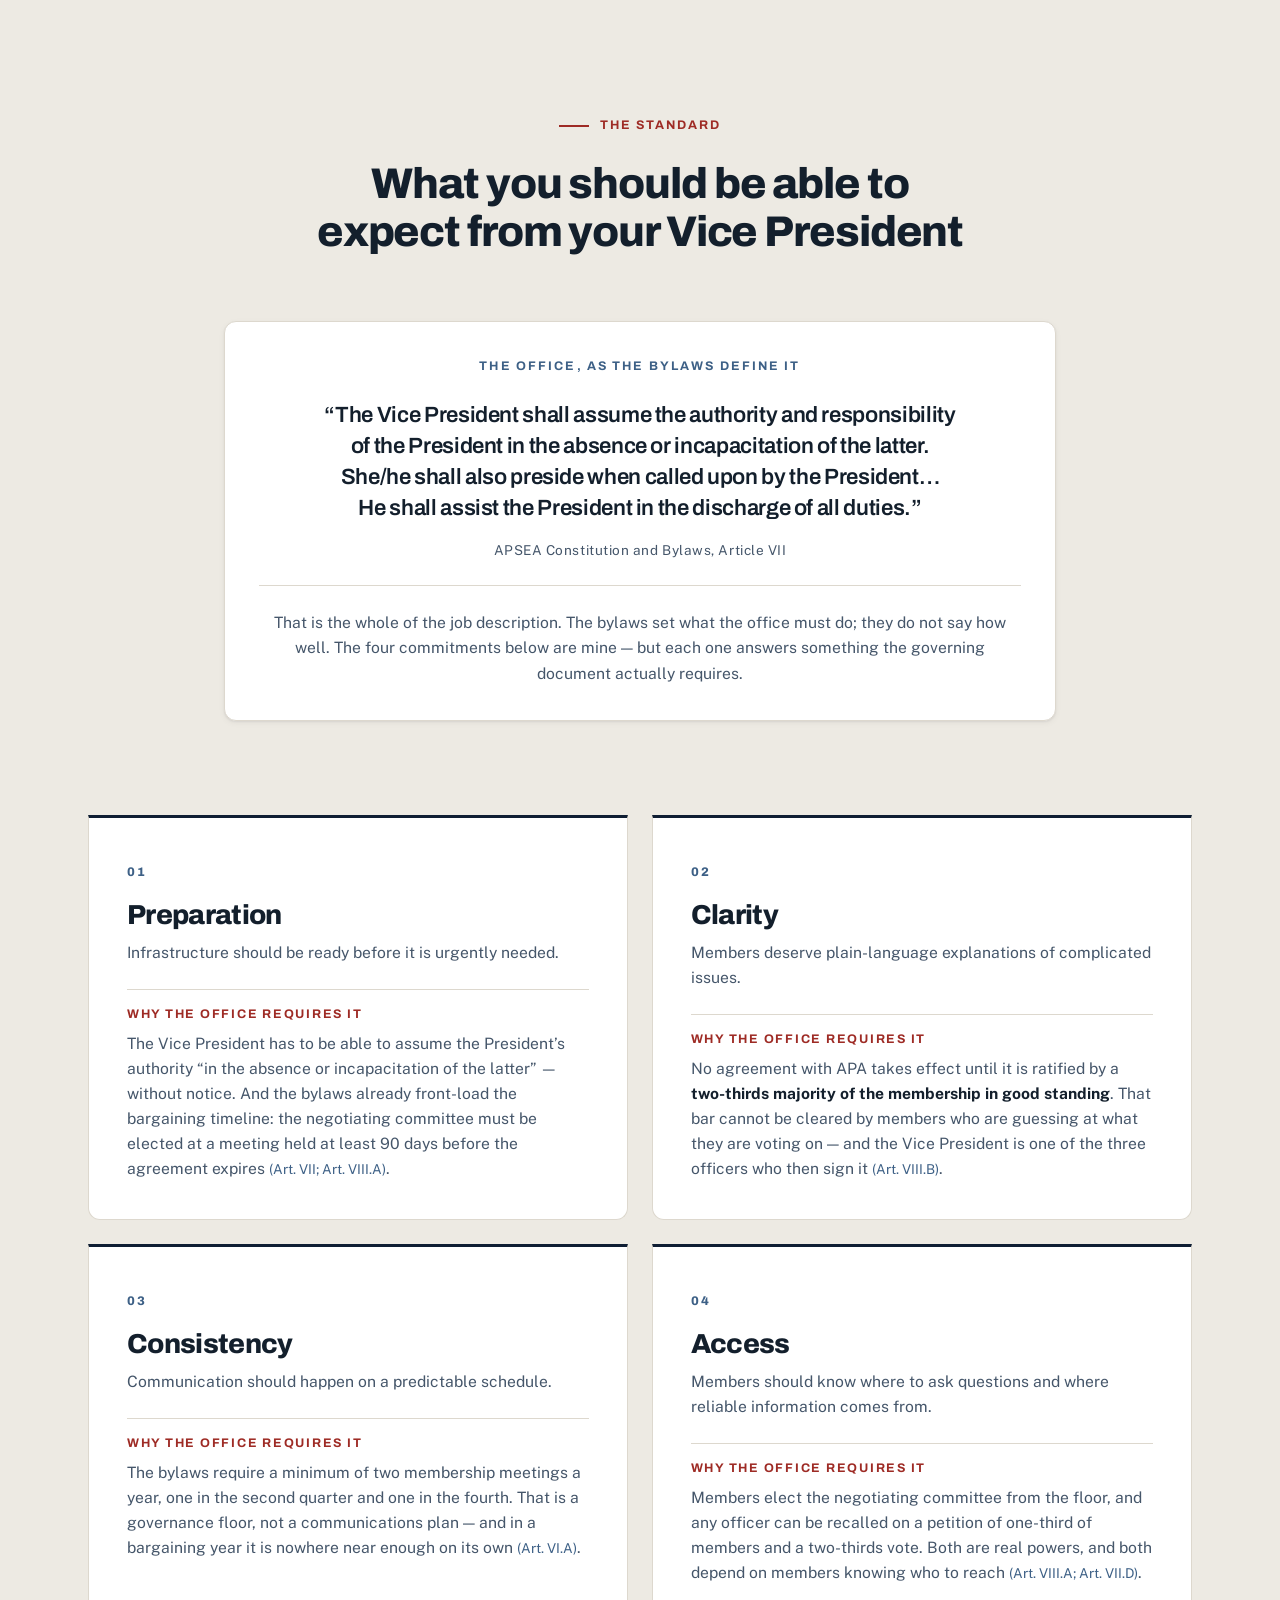
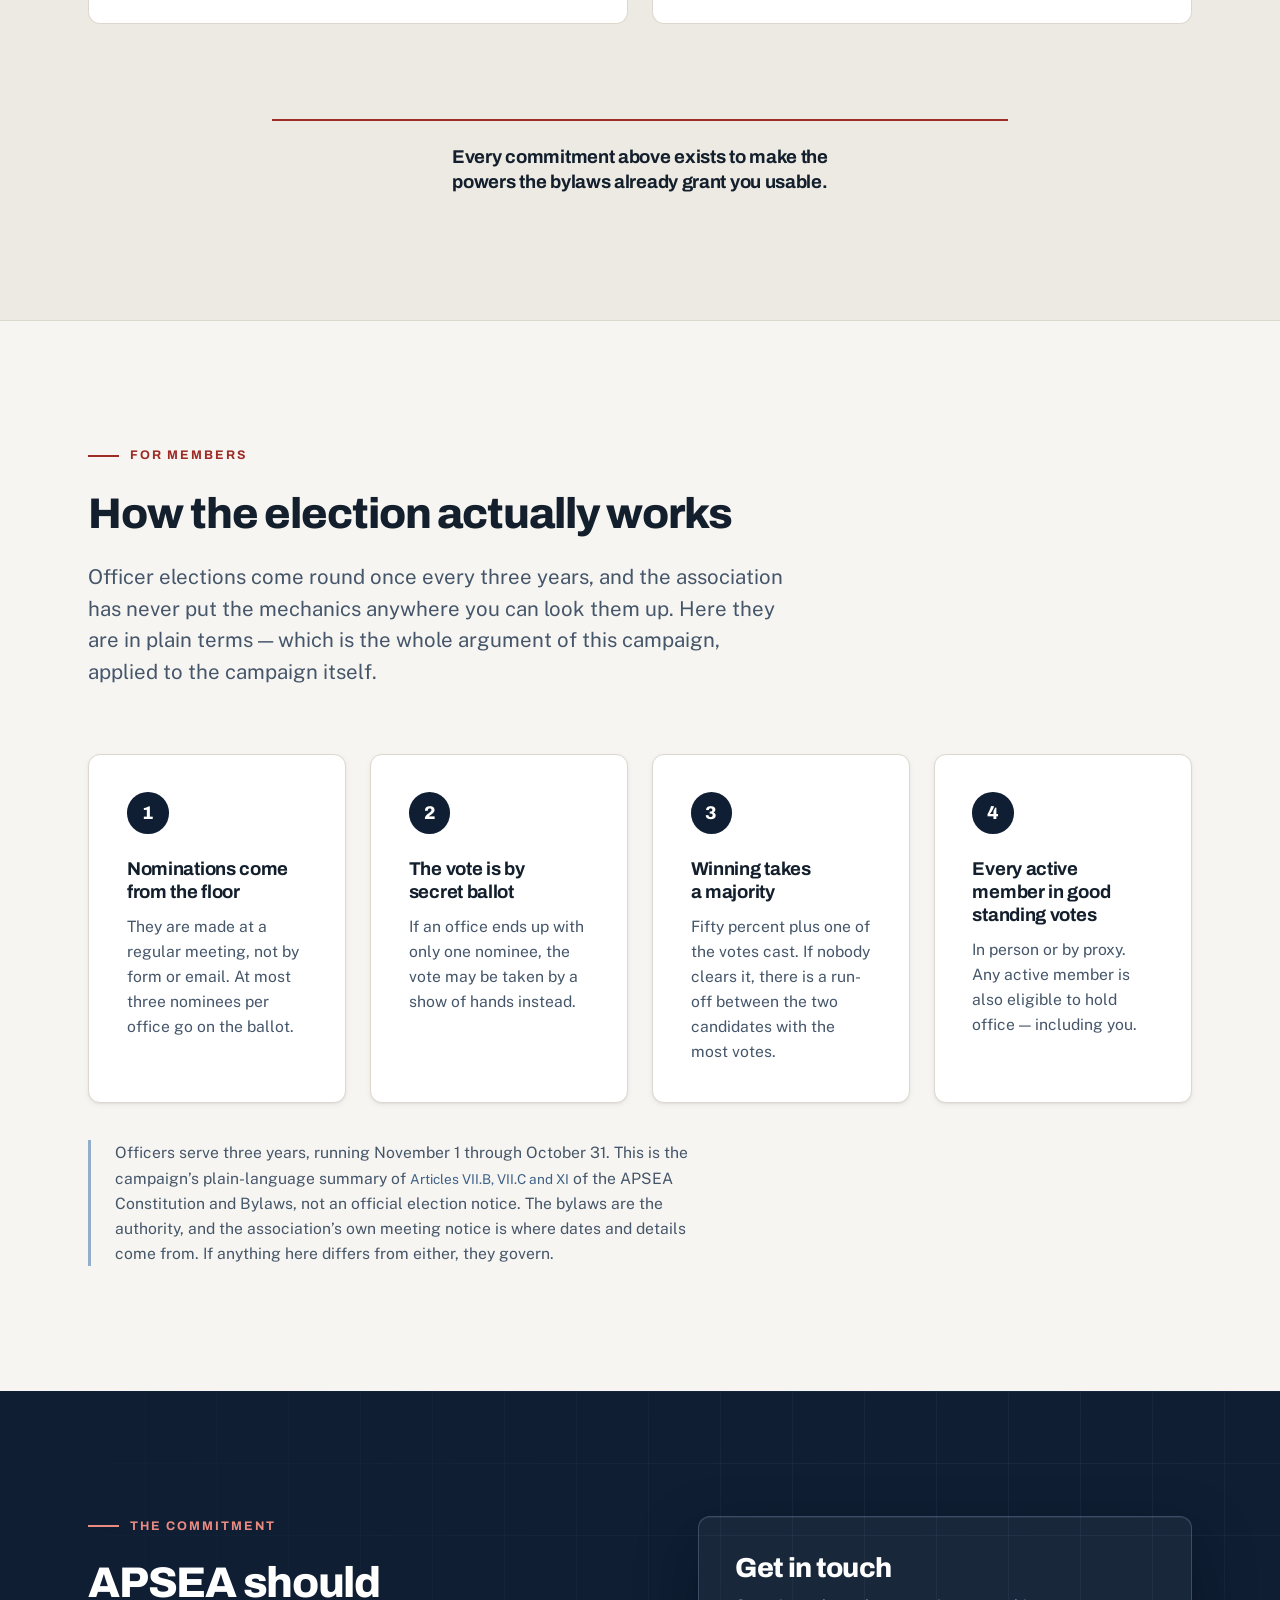
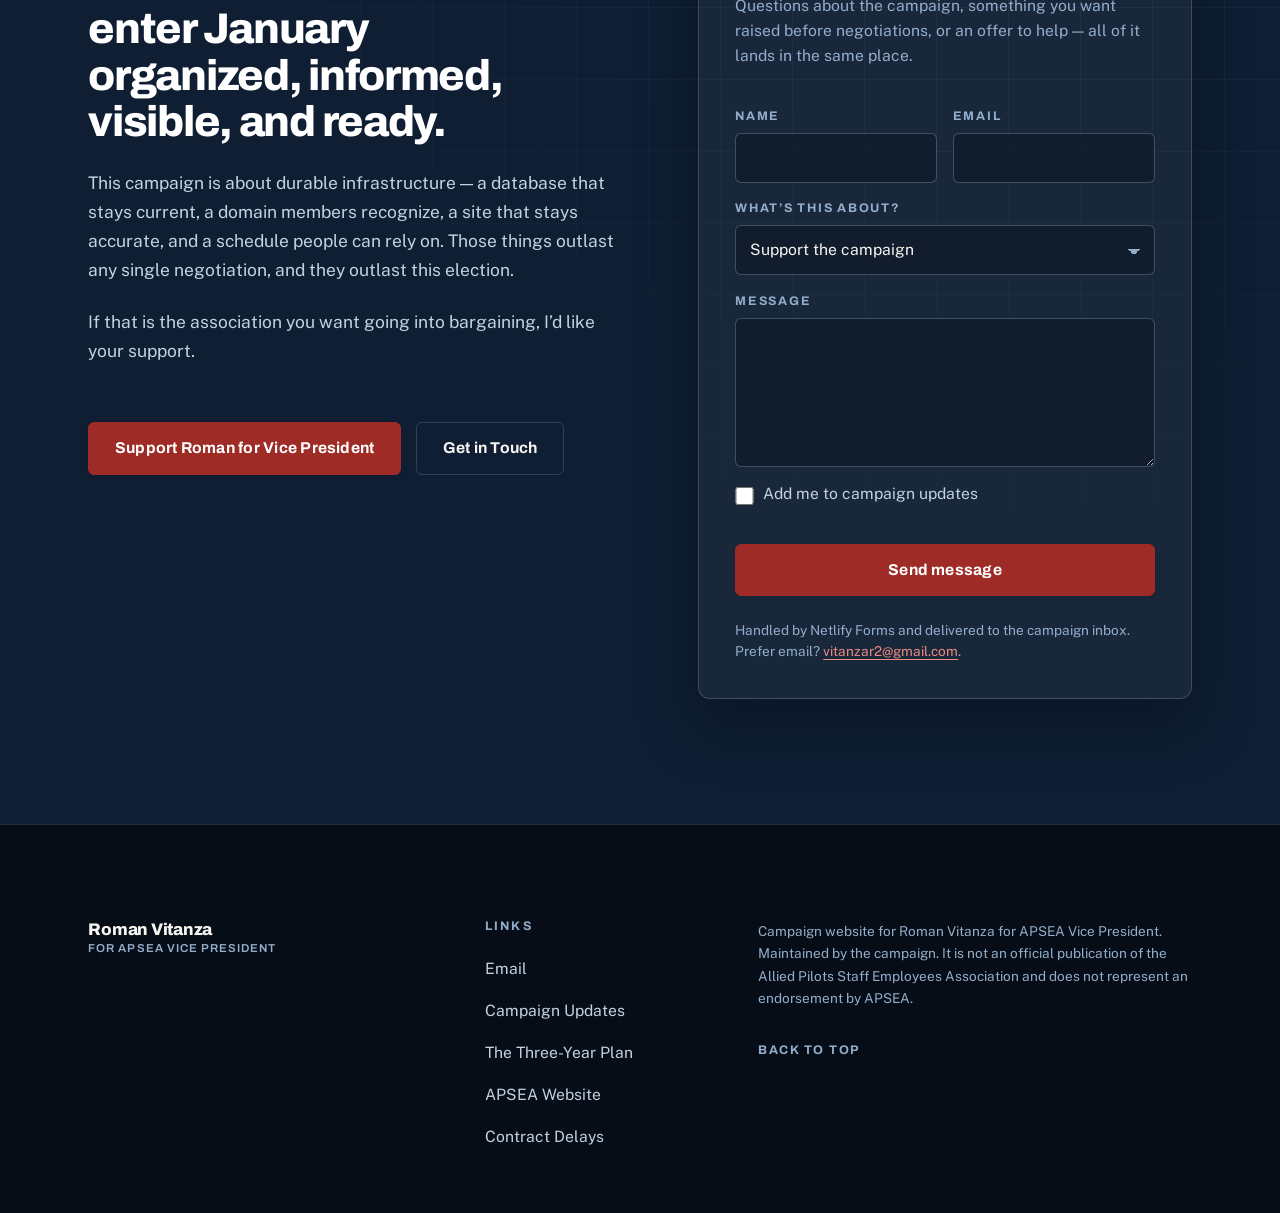
==== commit 76282b1a: "Audit site copy for tone and check every claim against the governing documents Cross-checked all fou" ====
--- a/index.html
+++ b/index.html
@@ -12,20 +12,20 @@
        domain ever moves, these four values and that file move with it.
        ============================================================ -->
   <title>Roman Vitanza for APSEA Vice President | Building the infrastructure and visibility APSEA deserves</title>
-  <meta name="description" content="Roman Vitanza is running for Vice President of the Allied Pilots Staff Employees Association. Contract negotiations start January 1 — APSEA should enter them with informed members, reliable communications, and a credible public presence already in place.">
+  <meta name="description" content="Roman Vitanza is running for Vice President of the Allied Pilots Staff Employees Association. Negotiations should open January 1 — APSEA should enter them with informed members, reliable communications, and a credible public presence already in place.">
   <link rel="canonical" href="https://romanforapsea.org/">
 
   <!-- Open Graph / social preview -->
   <meta property="og:type" content="website">
   <meta property="og:site_name" content="Roman Vitanza for APSEA Vice President">
   <meta property="og:title" content="Roman Vitanza for APSEA Vice President">
-  <meta property="og:description" content="Building the infrastructure and visibility APSEA deserves. Contract negotiations start January 1 — the groundwork should be finished before the clock starts.">
+  <meta property="og:description" content="Building the infrastructure and visibility APSEA deserves. Negotiations should open January 1 — the groundwork should be finished before the clock starts.">
   <meta property="og:url" content="https://romanforapsea.org/">
   <meta property="og:image" content="https://romanforapsea.org/og-image.png">
   <meta property="og:image:alt" content="Roman Vitanza for APSEA Vice President — building the infrastructure and visibility APSEA deserves.">
   <meta name="twitter:card" content="summary_large_image">
   <meta name="twitter:title" content="Roman Vitanza for APSEA Vice President">
-  <meta name="twitter:description" content="Building the infrastructure and visibility APSEA deserves. Contract negotiations start January 1.">
+  <meta name="twitter:description" content="Building the infrastructure and visibility APSEA deserves. Negotiations should open January 1.">
   <meta name="twitter:image" content="https://romanforapsea.org/og-image.png">
 
   <!-- Favicon: inline SVG rule-stack mark, no extra file required -->
@@ -109,8 +109,12 @@
             <span>APSEA deserves.</span>
           </h1>
 
+          <!-- January 1 is this campaign's target for opening talks, not a date
+               the Agreement sets. The Agreement runs through June 30, 2027 and
+               notice to modify is due May 2, 2027 (Sec. 17.1). Keep every
+               mention phrased as an intention — never as a scheduled event. -->
           <p class="hero__lede">
-            Contract negotiations start January 1. APSEA should enter that process with informed
+            I want negotiations open on January 1. APSEA should enter that process with informed
             members, reliable communications, and the infrastructure of an organization ready to be
             taken seriously.
           </p>
@@ -132,7 +136,7 @@
 
         <!-- Deadline board: the "Before Day One" visual anchor -->
         <aside class="deadline" aria-labelledby="deadline-heading">
-          <p class="deadline__label" id="deadline-heading">Until negotiations begin</p>
+          <p class="deadline__label" id="deadline-heading">Until the date I want talks open</p>
 
           <p class="deadline__readout">
             <span class="deadline__count" data-countdown-days>&mdash;</span>
@@ -142,7 +146,7 @@
           <p class="deadline__date" data-countdown-date>January 1</p>
 
           <div class="deadline__rail" role="img" data-countdown-rail
-               aria-label="Timeline running toward January 1, when contract negotiations begin.">
+               aria-label="Timeline running toward January 1, the date this campaign wants talks opened.">
             <span class="deadline__railFill" data-countdown-fill></span>
             <span class="deadline__railNow" data-countdown-marker hidden></span>
           </div>
@@ -153,7 +157,9 @@
           </p>
 
           <p class="deadline__note">
-            The work that makes negotiations go well happens before this date, not after it.
+            January 1 is the date I am campaigning to open talks on, not one the agreement sets.
+            The current agreement runs through June 30, 2027, and notice to change it is due by
+            May 2, 2027 &mdash; which is exactly why the groundwork has to be finished early.
           </p>
         </aside>
       </div>
@@ -293,8 +299,10 @@
             </div>
             <div class="priority__body">
               <p class="priority__kicker">Priority Two</p>
+              <!-- Not "contract literacy": that frames members as lacking a
+                   skill. The gap is a missing document, not a missing ability. -->
               <h3 class="priority__title" id="priority-2-title">
-                Contract literacy the membership can trust
+                Contract information the membership can trust
               </h3>
               <!-- Says only what the association has failed to produce. Do not
                    put back a claim about what members have or have not read —
@@ -315,10 +323,10 @@
                    half has to land on ratification, or the two-thirds line
                    arrives without a setup. -->
               <p class="priority__copy">
-                That matters twice over. Day to day, a member who does not know what the agreement
-                says cannot tell when it has been missed, and cannot raise it. And when a tentative
-                agreement comes back for ratification, every member is asked to vote on a document
-                nobody has ever explained to them.
+                That matters twice over. Day to day, raising a problem means being able to point at
+                the provision it falls under, and right now pointing at it means working through the
+                whole agreement to find it. And at ratification, members are asked to weigh an offer
+                against a current agreement the association has never summarised anywhere.
               </p>
 
               <p class="takeaway">
@@ -328,16 +336,16 @@
                 </span>
               </p>
               <p class="priority__copy">
-                That is the bar our own bylaws set for ratification, and it is not a bar a confused
-                membership clears. Everyone who votes has to understand what they are
-                voting on, which makes plain-language explanation a requirement of the job rather
-                than a courtesy <span class="ref">(Art. VIII.B)</span>.
+                That is the bar our own bylaws set for ratification. Clearing it means every member
+                has the offer and the current terms side by side, in front of them, before they
+                vote. Producing that is a requirement of the job rather than a courtesy
+                <span class="ref">(Art. VIII.B)</span>.
               </p>
 
               <ul class="chips" role="list">
                 <li class="chip">Plain language</li>
                 <li class="chip">Accurate information</li>
-                <li class="chip">No rumor mill</li>
+                <li class="chip">Answers you can cite</li>
               </ul>
             </div>
           </article>
@@ -1019,9 +1027,9 @@
           <p class="eyebrow">For members</p>
           <h2 class="section__title" id="voting-heading">How the election actually works</h2>
           <p class="section__lede">
-            Most of us have never been through one of these, and nobody really explains it. Here
-            it is in plain terms &mdash; which is the whole argument of this campaign, applied to
-            the campaign itself.
+            Officer elections come round once every three years, and the association has never put
+            the mechanics anywhere you can look them up. Here they are in plain terms &mdash; which
+            is the whole argument of this campaign, applied to the campaign itself.
           </p>
         </header>
 
